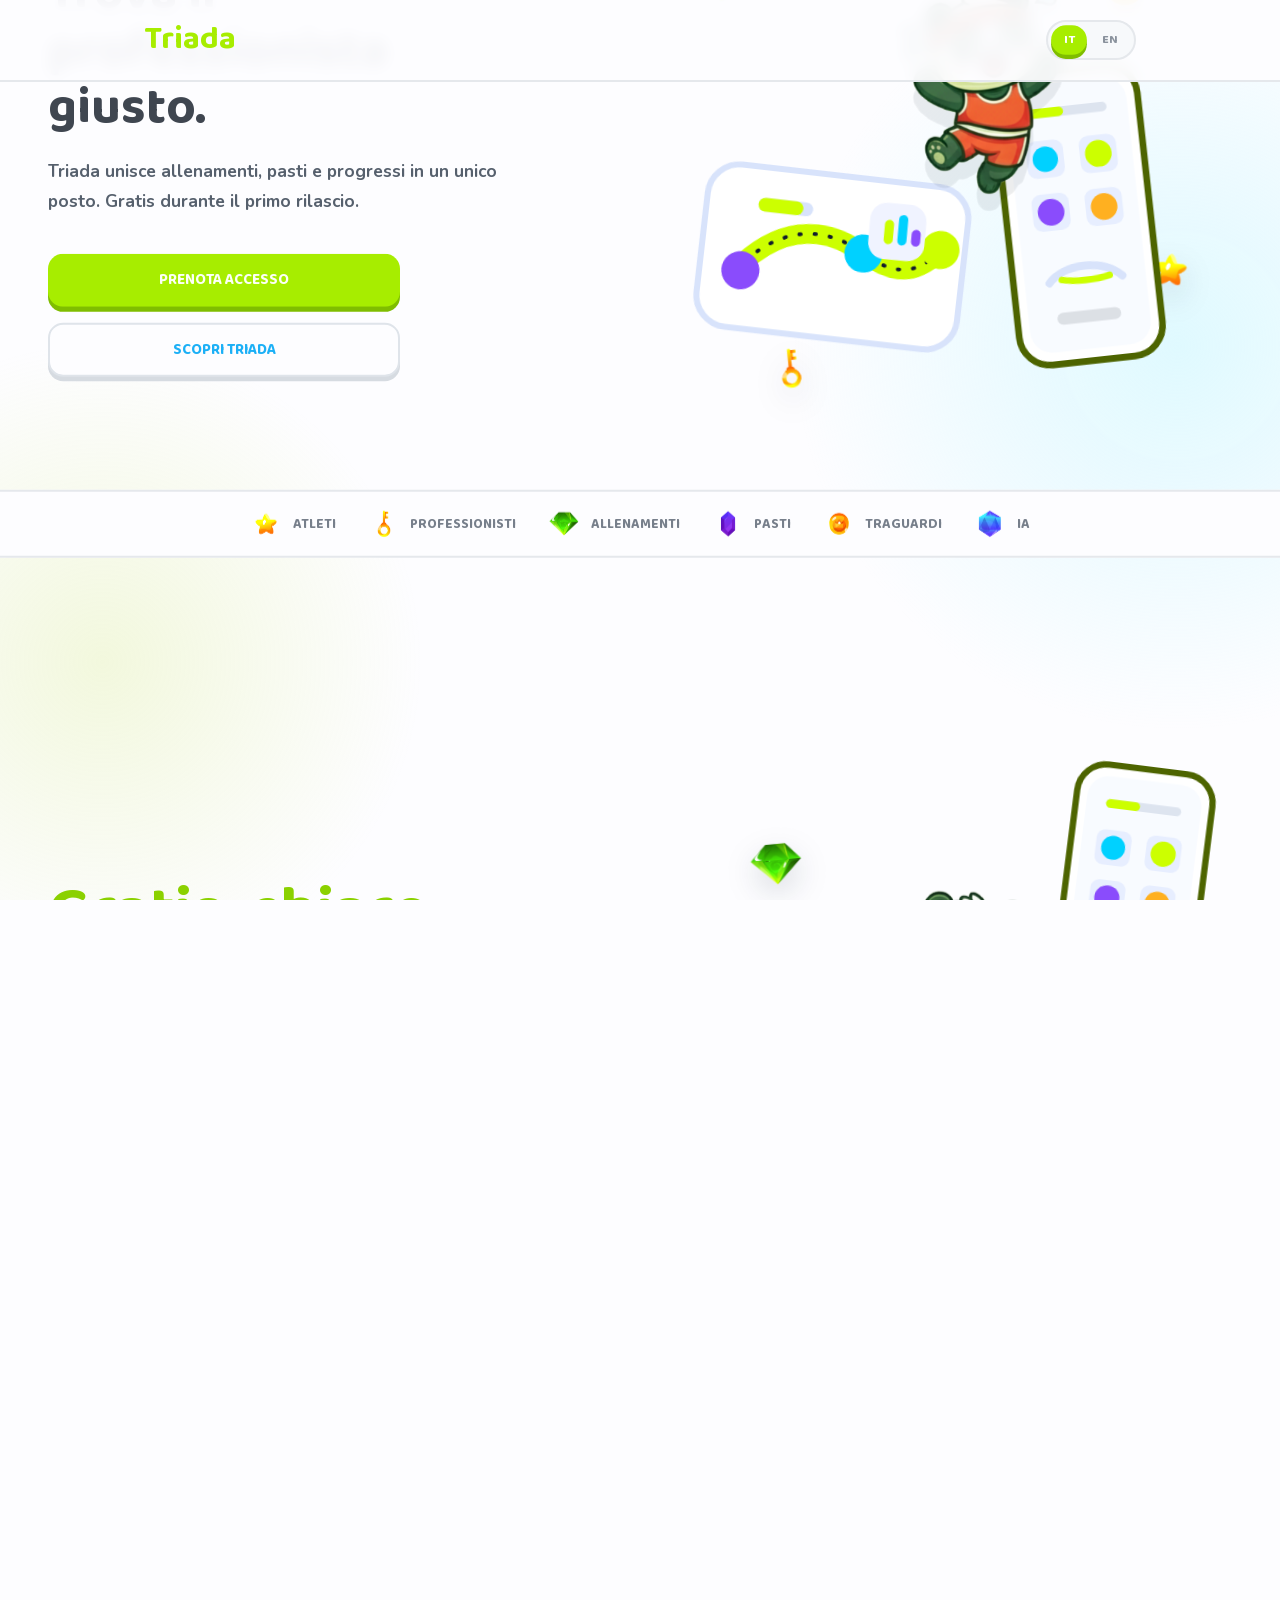
==== index.html @ 0b787a48 "first commit" ====
<!DOCTYPE html><html  lang="it-IT" dir="ltr"><head><meta charset="utf-8"><meta name="viewport" content="width=device-width, initial-scale=1"><title>Triada, allenati e trova professionisti gratis · Triada</title><style id="nuxt-ui-colors">@layer theme{:root,:host{--ui-color-primary-50:var(--color-green-50,oklch(98.2% .018 155.826));--ui-color-primary-100:var(--color-green-100,oklch(96.2% .044 156.743));--ui-color-primary-200:var(--color-green-200,oklch(92.5% .084 155.995));--ui-color-primary-300:var(--color-green-300,oklch(87.1% .15 154.449));--ui-color-primary-400:var(--color-green-400,oklch(79.2% .209 151.711));--ui-color-primary-500:var(--color-green-500,oklch(72.3% .219 149.579));--ui-color-primary-600:var(--color-green-600,oklch(62.7% .194 149.214));--ui-color-primary-700:var(--color-green-700,oklch(52.7% .154 150.069));--ui-color-primary-800:var(--color-green-800,oklch(44.8% .119 151.328));--ui-color-primary-900:var(--color-green-900,oklch(39.3% .095 152.535));--ui-color-primary-950:var(--color-green-950,oklch(26.6% .065 152.934));--ui-color-secondary-50:var(--color-blue-50,oklch(97% .014 254.604));--ui-color-secondary-100:var(--color-blue-100,oklch(93.2% .032 255.585));--ui-color-secondary-200:var(--color-blue-200,oklch(88.2% .059 254.128));--ui-color-secondary-300:var(--color-blue-300,oklch(80.9% .105 251.813));--ui-color-secondary-400:var(--color-blue-400,oklch(70.7% .165 254.624));--ui-color-secondary-500:var(--color-blue-500,oklch(62.3% .214 259.815));--ui-color-secondary-600:var(--color-blue-600,oklch(54.6% .245 262.881));--ui-color-secondary-700:var(--color-blue-700,oklch(48.8% .243 264.376));--ui-color-secondary-800:var(--color-blue-800,oklch(42.4% .199 265.638));--ui-color-secondary-900:var(--color-blue-900,oklch(37.9% .146 265.522));--ui-color-secondary-950:var(--color-blue-950,oklch(28.2% .091 267.935));--ui-color-success-50:var(--color-green-50,oklch(98.2% .018 155.826));--ui-color-success-100:var(--color-green-100,oklch(96.2% .044 156.743));--ui-color-success-200:var(--color-green-200,oklch(92.5% .084 155.995));--ui-color-success-300:var(--color-green-300,oklch(87.1% .15 154.449));--ui-color-success-400:var(--color-green-400,oklch(79.2% .209 151.711));--ui-color-success-500:var(--color-green-500,oklch(72.3% .219 149.579));--ui-color-success-600:var(--color-green-600,oklch(62.7% .194 149.214));--ui-color-success-700:var(--color-green-700,oklch(52.7% .154 150.069));--ui-color-success-800:var(--color-green-800,oklch(44.8% .119 151.328));--ui-color-success-900:var(--color-green-900,oklch(39.3% .095 152.535));--ui-color-success-950:var(--color-green-950,oklch(26.6% .065 152.934));--ui-color-info-50:var(--color-blue-50,oklch(97% .014 254.604));--ui-color-info-100:var(--color-blue-100,oklch(93.2% .032 255.585));--ui-color-info-200:var(--color-blue-200,oklch(88.2% .059 254.128));--ui-color-info-300:var(--color-blue-300,oklch(80.9% .105 251.813));--ui-color-info-400:var(--color-blue-400,oklch(70.7% .165 254.624));--ui-color-info-500:var(--color-blue-500,oklch(62.3% .214 259.815));--ui-color-info-600:var(--color-blue-600,oklch(54.6% .245 262.881));--ui-color-info-700:var(--color-blue-700,oklch(48.8% .243 264.376));--ui-color-info-800:var(--color-blue-800,oklch(42.4% .199 265.638));--ui-color-info-900:var(--color-blue-900,oklch(37.9% .146 265.522));--ui-color-info-950:var(--color-blue-950,oklch(28.2% .091 267.935));--ui-color-warning-50:var(--color-yellow-50,oklch(98.7% .026 102.212));--ui-color-warning-100:var(--color-yellow-100,oklch(97.3% .071 103.193));--ui-color-warning-200:var(--color-yellow-200,oklch(94.5% .129 101.54));--ui-color-warning-300:var(--color-yellow-300,oklch(90.5% .182 98.111));--ui-color-warning-400:var(--color-yellow-400,oklch(85.2% .199 91.936));--ui-color-warning-500:var(--color-yellow-500,oklch(79.5% .184 86.047));--ui-color-warning-600:var(--color-yellow-600,oklch(68.1% .162 75.834));--ui-color-warning-700:var(--color-yellow-700,oklch(55.4% .135 66.442));--ui-color-warning-800:var(--color-yellow-800,oklch(47.6% .114 61.907));--ui-color-warning-900:var(--color-yellow-900,oklch(42.1% .095 57.708));--ui-color-warning-950:var(--color-yellow-950,oklch(28.6% .066 53.813));--ui-color-error-50:var(--color-red-50,oklch(97.1% .013 17.38));--ui-color-error-100:var(--color-red-100,oklch(93.6% .032 17.717));--ui-color-error-200:var(--color-red-200,oklch(88.5% .062 18.334));--ui-color-error-300:var(--color-red-300,oklch(80.8% .114 19.571));--ui-color-error-400:var(--color-red-400,oklch(70.4% .191 22.216));--ui-color-error-500:var(--color-red-500,oklch(63.7% .237 25.331));--ui-color-error-600:var(--color-red-600,oklch(57.7% .245 27.325));--ui-color-error-700:var(--color-red-700,oklch(50.5% .213 27.518));--ui-color-error-800:var(--color-red-800,oklch(44.4% .177 26.899));--ui-color-error-900:var(--color-red-900,oklch(39.6% .141 25.723));--ui-color-error-950:var(--color-red-950,oklch(25.8% .092 26.042));--ui-color-neutral-50:var(--color-slate-50,oklch(98.4% .003 247.858));--ui-color-neutral-100:var(--color-slate-100,oklch(96.8% .007 247.896));--ui-color-neutral-200:var(--color-slate-200,oklch(92.9% .013 255.508));--ui-color-neutral-300:var(--color-slate-300,oklch(86.9% .022 252.894));--ui-color-neutral-400:var(--color-slate-400,oklch(70.4% .04 256.788));--ui-color-neutral-500:var(--color-slate-500,oklch(55.4% .046 257.417));--ui-color-neutral-600:var(--color-slate-600,oklch(44.6% .043 257.281));--ui-color-neutral-700:var(--color-slate-700,oklch(37.2% .044 257.287));--ui-color-neutral-800:var(--color-slate-800,oklch(27.9% .041 260.031));--ui-color-neutral-900:var(--color-slate-900,oklch(20.8% .042 265.755));--ui-color-neutral-950:var(--color-slate-950,oklch(12.9% .042 264.695))}:root,:host,.light{--ui-primary:var(--ui-color-primary-500);--ui-secondary:var(--ui-color-secondary-500);--ui-success:var(--ui-color-success-500);--ui-info:var(--ui-color-info-500);--ui-warning:var(--ui-color-warning-500);--ui-error:var(--ui-color-error-500)}.dark{--ui-primary:var(--ui-color-primary-400);--ui-secondary:var(--ui-color-secondary-400);--ui-success:var(--ui-color-success-400);--ui-info:var(--ui-color-info-400);--ui-warning:var(--ui-color-warning-400);--ui-error:var(--ui-color-error-400)}}</style><style>.footer-cta[data-v-a6ea1404]{background:#fdfdff;isolation:isolate;min-height:48rem;overflow:hidden;position:relative;text-align:center}.footer-wave[data-v-a6ea1404]{background:var(--triada-green);border-radius:52% 48% 0 0/35% 35% 0 0;height:min(43vw,27rem);inset:auto -8vw 0;position:absolute;transform-origin:center bottom;z-index:-1}.footer-wave[data-v-a6ea1404]:before{background:#fdfdff;border-radius:0 0 999px 999px;content:"";height:16rem;left:35%;position:absolute;top:-9rem;width:30%}.footer-title[data-v-a6ea1404]{color:var(--triada-heading-lime);font-family:var(--font-display);font-size:clamp(3rem,6vw,5.8rem);font-weight:900;line-height:1.06}@media(max-width:860px){.footer-cta[data-v-a6ea1404]{min-height:43rem}.footer-cta .duo-button[data-v-a6ea1404]{min-width:min(18rem,100%)}.footer-title[data-v-a6ea1404]{font-size:clamp(2.55rem,12vw,4rem)}}</style><link rel="stylesheet" href="/_nuxt/entry.bxhVQOJK.css" crossorigin><link rel="preload" as="fetch" crossorigin="anonymous" href="/_payload.json?a54d8f10-064b-428a-b7f4-294995855d5c"><link rel="modulepreload" as="script" crossorigin href="/_nuxt/CU9SzSGp.js"><script type="module" src="/_nuxt/CU9SzSGp.js" crossorigin></script><link rel="icon" type="image/x-icon" href="/favicon.ico"><link rel="shortcut icon" type="image/x-icon" href="/favicon.ico"><link rel="apple-touch-icon" href="/images/athlete_transparent.png"><meta name="theme-color" content="#a7ed00"><meta name="application-name" content="Triada"><meta name="apple-mobile-web-app-title" content="Triada"><meta name="author" content="Triada"><meta name="color-scheme" content="light"><meta name="robots" content="index, follow, max-image-preview:large, max-snippet:-1, max-video-preview:-1"><meta property="og:type" content="website"><meta property="og:site_name" content="Triada"><meta property="og:image" content="https://triada.app/images/athlete_transparent.png"><meta name="twitter:card" content="summary_large_image"><meta name="twitter:image" content="https://triada.app/images/athlete_transparent.png"><meta property="og:title" content="Triada, allenati e trova professionisti gratis"><meta name="twitter:title" content="Triada, allenati e trova professionisti gratis"><meta name="description" content="Triada collega atleti, coach, nutrizionisti e professionisti con strumenti semplici per allenamenti, pasti, progressi e collaborazione."><meta property="og:description" content="Triada collega atleti, coach, nutrizionisti e professionisti con strumenti semplici per allenamenti, pasti, progressi e collaborazione."><meta name="twitter:description" content="Triada collega atleti, coach, nutrizionisti e professionisti con strumenti semplici per allenamenti, pasti, progressi e collaborazione."><meta name="keywords" content="Triada, app allenamento, trova coach online, nutrizionista sportivo, personal trainer, schede allenamento, dieta sportiva, progressi fitness, piattaforma atleti, professionisti sport"><meta property="og:locale" content="it_IT"><link rel="canonical" href="https://triada.app/"><meta property="og:url" content="https://triada.app/"><script id="unhead:payload" type="application/json">{"titleTemplate":"%s · Triada"}</script><script>"use strict";(()=>{const t=window,e=document.documentElement,c=["dark","light"],n=getStorageValue("localStorage","nuxt-color-mode")||"light";let i=n==="system"?u():n;const r=e.getAttribute("data-color-mode-forced");r&&(i=r),l(i),t["__NUXT_COLOR_MODE__"]={preference:n,value:i,getColorScheme:u,addColorScheme:l,removeColorScheme:d};function l(o){const s=""+o+"",a="";e.classList?e.classList.add(s):e.className+=" "+s,a&&e.setAttribute("data-"+a,o)}function d(o){const s=""+o+"",a="";e.classList?e.classList.remove(s):e.className=e.className.replace(new RegExp(s,"g"),""),a&&e.removeAttribute("data-"+a)}function f(o){return t.matchMedia("(prefers-color-scheme"+o+")")}function u(){if(t.matchMedia&&f("").media!=="not all"){for(const o of c)if(f(":"+o).matches)return o}return"light"}})();function getStorageValue(t,e){switch(t){case"localStorage":return window.localStorage.getItem(e);case"sessionStorage":return window.sessionStorage.getItem(e);case"cookie":return getCookie(e);default:return null}}function getCookie(t){const c=("; "+window.document.cookie).split("; "+t+"=");if(c.length===2)return c.pop()?.split(";").shift()}</script></head><body><div id="__nuxt" class="isolate"><!--[--><!--[--><!--[--><!--[--><!--[--><div id="smooth-wrapper"><header data-site-header class="fixed inset-x-0 top-0 z-50 border-b-2 border-[#e5e8ec] bg-[#fdfdff]/95 backdrop-blur"><div class="duo-container flex h-20 items-center justify-between gap-4"><a href="#top" class="flex items-center gap-3" aria-label="Triada home"><span class="font-display text-[2rem] font-black leading-none text-[var(--triada-green)]">Triada</span></a><div class="flex items-center gap-3"><div class="hidden items-center gap-1 rounded-full border-2 border-[#e5e8ec] bg-[#f7f9fb] p-1 sm:flex" aria-label="Lingua sito" role="group"><!--[--><button type="button" aria-pressed="true" class="bg-[var(--triada-green)] text-white shadow-[0_4px_0_var(--triada-green-dark)] scale-105 rounded-full px-3 py-1.5 font-display text-xs font-black uppercase transition-all duration-300 ease-out">it</button><button type="button" aria-pressed="false" class="text-[#8a929d] hover:text-[#111c2d] hover:bg-white/50 active:scale-95 rounded-full px-3 py-1.5 font-display text-xs font-black uppercase transition-all duration-300 ease-out">en</button><!--]--></div><a href="https://docs.google.com/forms/d/e/1FAIpQLSe4wfysXglRvKfpsG8M5rA2Ft_gFauYuPVgkUZ2_eV339xflA/viewform?usp=publish-editor" target="_blank" rel="noopener" class="duo-button duo-button-primary nav-cta hidden xl:inline-flex">Prenota accesso</a></div></div></header><div id="smooth-content" class="triada-page"><main id="top"><section class="hero-stage"><div class="duo-container-wide grid items-center gap-10 lg:grid-cols-[1fr_1.05fr]"><div class="hero-copy max-w-[31rem] lg:justify-self-start"><h1 class="font-display text-[clamp(2.1rem,4vw,3.5rem)] font-black leading-[1.12] text-[#3f4650]" data-reveal>Allenati meglio. Trova il professionista giusto.</h1><p class="hero-body mt-5" data-reveal>Triada unisce allenamenti, pasti e progressi in un unico posto. Gratis durante il primo rilascio.</p><div class="mt-9 grid max-w-[22rem] gap-4" data-reveal><a href="https://docs.google.com/forms/d/e/1FAIpQLSe4wfysXglRvKfpsG8M5rA2Ft_gFauYuPVgkUZ2_eV339xflA/viewform?usp=publish-editor" target="_blank" rel="noopener" class="duo-button duo-button-primary">Prenota accesso</a><a href="#story" class="duo-button duo-button-secondary">Scopri Triada</a></div></div><div class="hero-art order-first lg:order-last" data-reveal><img src="/images/triada-panel.svg" alt="" class="hero-panel" data-float><img src="/images/triada-phone.svg" alt="" class="hero-phone" data-float><img src="/images/athlete_transparent.png" alt="" class="hero-panda" data-character><img src="/images/icon_gems/gem_1.png" alt="" class="float-asset absolute left-[10%] top-[18%] w-14" data-float><img src="/images/icon_gems/coin.png" alt="" class="float-asset absolute right-[15%] top-[12%] w-16" data-float><img src="/images/icon_gems/star.png" alt="" class="float-asset absolute bottom-[19%] right-[5%] w-12" data-float><img src="/images/icon_gems/key.png" alt="" class="float-asset absolute bottom-[6%] left-[22%] w-12" data-float></div></div><div class="audience-strip mt-12 lg:mt-16 w-full"><div class="duo-container"><div class="strip-scroll flex items-center justify-center w-full" aria-label="Triada categories"><!--[--><span class="strip-item"><img src="/images/icon_gems/star.png" alt="" class="size-8 object-contain"> Atleti</span><span class="strip-item"><img src="/images/icon_gems/key.png" alt="" class="size-8 object-contain"> Professionisti</span><span class="strip-item"><img src="/images/icon_gems/gem_1.png" alt="" class="size-8 object-contain"> Allenamenti</span><span class="strip-item"><img src="/images/icon_gems/gem_2.png" alt="" class="size-8 object-contain"> Pasti</span><span class="strip-item"><img src="/images/icon_gems/coin.png" alt="" class="size-8 object-contain"> Traguardi</span><span class="strip-item"><img src="/images/icon_gems/gem_4.png" alt="" class="size-8 object-contain"> IA</span><span class="strip-item"><img src="/images/icon_gems/star.png" alt="" class="size-8 object-contain"> Atleti</span><span class="strip-item"><img src="/images/icon_gems/key.png" alt="" class="size-8 object-contain"> Professionisti</span><span class="strip-item"><img src="/images/icon_gems/gem_1.png" alt="" class="size-8 object-contain"> Allenamenti</span><span class="strip-item"><img src="/images/icon_gems/gem_2.png" alt="" class="size-8 object-contain"> Pasti</span><span class="strip-item"><img src="/images/icon_gems/coin.png" alt="" class="size-8 object-contain"> Traguardi</span><span class="strip-item"><img src="/images/icon_gems/gem_4.png" alt="" class="size-8 object-contain"> IA</span><!--]--></div></div></div></section><!--[--><section id="story" class="story-section" data-section><div class="duo-container-wide story-grid"><div class="story-copy" data-scroll-reveal><h2 class="story-title">Gratis. chiaro. immediato.</h2><p class="story-body">Tieni traccia di allenamenti e pasti in pochi tocchi, senza trasformare ogni aggiornamento in un lavoro.</p></div><div class="story-art" data-scroll-reveal><img src="/images/triada-phone.svg" alt="" class="right-0 top-2 w-[42%] rotate-[8deg] story-prop" data-float><img src="/images/personal_transparent.png" alt="" class="story-asset-main"><img src="/images/icon_gems/gem_1.png" alt="" class="float-asset absolute left-[12%] top-[14%] w-14" data-float><img src="/images/icon_gems/coin.png" alt="" class="float-asset absolute bottom-[12%] right-[13%] w-14" data-float></div></div></section><section class="story-section" data-section><div class="reverse duo-container-wide story-grid"><div class="lg:order-2 story-copy" data-scroll-reveal><h2 class="story-title">Da atleti per atleti!</h2><p class="story-body">Siamo atleti e professionisti: progettiamo Triada per lasciarti concentrare su salute, costanza e risultati reali.</p></div><div class="lg:order-1 story-art" data-scroll-reveal><img src="/images/triada-panel.svg" alt="" class="left-0 top-4 w-[62%] -rotate-[10deg] story-prop" data-float><img src="/images/athlete_transparent.png" alt="" class="story-asset-main"><img src="/images/icon_gems/coin.png" alt="" class="float-asset absolute left-[12%] top-[14%] w-14" data-float><img src="/images/icon_gems/coin.png" alt="" class="float-asset absolute bottom-[12%] right-[13%] w-14" data-float></div></div></section><section class="story-section blue-band" data-section><div class="duo-container-wide story-grid"><div class="story-copy" data-scroll-reveal><h2 class="story-title">Mostra i progressi che contano.</h2><p class="story-body">Raccogli risultati, note e momenti chiave in un flusso semplice da condividere con chi ti segue.</p></div><div class="story-art" data-scroll-reveal><img src="/images/triada-panel.svg" alt="" class="right-0 top-8 w-[64%] rotate-[7deg] story-prop" data-float><img src="/images/personal_transparent.png" alt="" class="story-asset-main"><img src="/images/icon_gems/star.png" alt="" class="float-asset absolute left-[12%] top-[14%] w-14" data-float><img src="/images/icon_gems/coin.png" alt="" class="float-asset absolute bottom-[12%] right-[13%] w-14" data-float></div></div></section><section class="story-section" data-section><div class="reverse duo-container-wide story-grid"><div class="lg:order-2 story-copy" data-scroll-reveal><h2 class="story-title">Non devi sentirti solo.</h2><p class="story-body">Cerca un professionista o porta il tuo team con te nella prima piattaforma che vi mette davvero in contatto.</p></div><div class="lg:order-1 story-art" data-scroll-reveal><img src="/images/triada-phone.svg" alt="" class="left-2 top-0 w-[38%] -rotate-[8deg] story-prop" data-float><img src="/images/doctor_transparent.png" alt="" class="story-asset-main"><img src="/images/icon_gems/key.png" alt="" class="float-asset absolute left-[12%] top-[14%] w-14" data-float><img src="/images/icon_gems/coin.png" alt="" class="float-asset absolute bottom-[12%] right-[13%] w-14" data-float></div></div></section><!--]--><section class="super-band py-[clamp(9rem,16vw,15rem)]" data-section><div class="duo-container-wide super-grid"><div class="super-art" data-scroll-reveal><img src="/images/personal_transparent.png" alt="" class="super-character" data-character><img src="/images/triada-phone.svg" alt="" class="super-device" data-float><img src="/images/icon_gems/gem_4.png" alt="" class="float-asset super-gem-one" data-float><img src="/images/icon_gems/key.png" alt="" class="float-asset super-gem-two" data-float></div><div class="super-copy" data-scroll-reveal><p class="super-eyebrow">Segui con noi</p><h2 class="super-title mt-3">SUPER TRIADA</h2><p class="mt-8 max-w-[34rem] text-lg font-bold leading-8 text-white/82">Per coach, nutrizionisti e professionisti: meno strumenti sparsi, piu tempo per seguire davvero atleti e clienti.</p><a href="https://docs.google.com/forms/d/e/1FAIpQLSe4wfysXglRvKfpsG8M5rA2Ft_gFauYuPVgkUZ2_eV339xflA/viewform?usp=publish-editor" target="_blank" rel="noopener" class="duo-button duo-button-primary mt-9">Prenota accesso</a></div></div></section><!--[--><section class="story-section" data-section><div class="reverse duo-container-wide story-grid"><div class="lg:order-2 story-copy" data-scroll-reveal><h2 class="story-title">Prova senza pressione.</h2><p class="story-body">Entra nel primo rilascio, esplora la suite professionale e valuta Triada sul tuo lavoro reale.</p></div><div class="lg:order-1 story-art" data-scroll-reveal><img src="/images/icon_gems/chest_1.png" alt="" class="left-[8%] top-[7%] w-[38%] -rotate-[9deg] story-prop" data-float><img src="/images/doctor_transparent.png" alt="" class="story-asset-main"><img src="/images/icon_gems/gem_3.png" alt="" class="float-asset absolute left-[12%] top-[14%] w-14" data-float><img src="/images/icon_gems/coin.png" alt="" class="float-asset absolute bottom-[12%] right-[13%] w-14" data-float></div></div></section><section class="story-section blue-band" data-section><div class="duo-container-wide story-grid"><div class="story-copy" data-scroll-reveal><h2 class="story-title">Tutti gli strumenti di cui hai bisogno.</h2><p class="story-body">Schede, diete, CRM, conversazioni, abbonamenti e supporto IA nello stesso flusso operativo.</p></div><div class="story-art" data-scroll-reveal><img src="/images/triada-panel.svg" alt="" class="left-[8%] top-[7%] w-[38%] -rotate-[9deg] story-prop" data-float><img src="/images/doctor_transparent.png" alt="" class="story-asset-main"><img src="/images/icon_gems/gem_4.png" alt="" class="float-asset absolute left-[12%] top-[14%] w-14" data-float><img src="/images/icon_gems/coin.png" alt="" class="float-asset absolute bottom-[12%] right-[13%] w-14" data-float></div></div></section><section class="story-section" data-section><div class="reverse duo-container-wide story-grid"><div class="lg:order-2 story-copy" data-scroll-reveal><h2 class="story-title">Spostati senza limiti.</h2><p class="story-body">Importa ed esporta il tuo lavoro velocemente, senza perdere cio che hai costruito su altre piattaforme.</p></div><div class="lg:order-1 story-art" data-scroll-reveal><img src="/images/icon_gems/chest_4.png" alt="" class="left-[8%] top-[7%] w-[38%] -rotate-[9deg] story-prop" data-float><img src="/images/personal_transparent.png" alt="" class="story-asset-main"><img src="/images/icon_gems/coin.png" alt="" class="float-asset absolute left-[12%] top-[14%] w-14" data-float><img src="/images/icon_gems/coin.png" alt="" class="float-asset absolute bottom-[12%] right-[13%] w-14" data-float></div></div></section><!--]--><section class="footer-cta pt-[clamp(5rem,10vw,8rem)]" data-section data-v-a6ea1404><div class="duo-container relative z-10" data-scroll-reveal data-v-a6ea1404><h2 class="footer-title" data-v-a6ea1404>partecipa al primo rilascio</h2><a href="https://docs.google.com/forms/d/e/1FAIpQLSe4wfysXglRvKfpsG8M5rA2Ft_gFauYuPVgkUZ2_eV339xflA/viewform?usp=publish-editor" target="_blank" rel="noopener" class="duo-button duo-button-primary mt-10 min-w-[18rem]" data-v-a6ea1404>Prenota ora</a></div><div class="pointer-events-none absolute inset-x-0 bottom-[17rem] z-10 mx-auto h-[17rem] max-w-[56rem]" data-v-a6ea1404><img src="/images/icon_gems/chest_3.png" alt="" class="float-asset absolute left-[7%] top-[35%] w-28" data-float data-v-a6ea1404><img src="/images/icon_gems/coin.png" alt="" class="float-asset absolute left-[28%] top-[18%] w-16" data-float data-v-a6ea1404><img src="/images/triada-phone.svg" alt="" class="absolute left-1/2 top-[92%] w-36 -translate-x-1/2" data-float data-v-a6ea1404><img src="/images/icon_gems/gem_2.png" alt="" class="float-asset absolute right-[24%] top-[28%] w-14" data-float data-v-a6ea1404><img src="/images/icon_gems/star.png" alt="" class="float-asset absolute right-[9%] top-[42%] w-12" data-float data-v-a6ea1404></div><div class="footer-wave" data-v-a6ea1404></div><footer class="absolute inset-x-0 bottom-8 z-10" data-v-a6ea1404><div class="duo-container flex flex-col items-center justify-between gap-4 text-white sm:flex-row" data-v-a6ea1404><p class="font-display text-2xl font-black text-[var(--triada-heading-lime)] sm:text-white" data-v-a6ea1404>Triada</p><p class="max-w-[28rem] text-sm font-bold" data-v-a6ea1404>Allenamento, nutrizione e professionisti nello stesso ritmo.</p><p class="text-sm font-bold" data-v-a6ea1404>© 2026 Triada. Tutti i diritti riservati.</p></div></footer></section></main></div></div><!--]--><!--]--><!--[--><!--]--><!--v-if--><!--]--><!--[--><!--]--><!--]--><!--]--></div><div id="teleports"></div><script>window.__NUXT__={};window.__NUXT__.config={public:{vgsap:{},"nuxt-seo-utils-version":"8.1.11","seo-utils":{canonicalQueryWhitelist:["page","sort","filter","search","q","category","tag"],canonicalLowercase:true,tagPriority:"low",separator:"",titleSeparator:""},i18n:{baseUrl:"",defaultLocale:"it",rootRedirect:"",redirectStatusCode:302,skipSettingLocaleOnNavigate:false,locales:[{code:"it",name:"Italiano",language:"it-IT"},{code:"en",name:"English",language:"en-US"}],detectBrowserLanguage:{alwaysRedirect:false,cookieCrossOrigin:false,cookieDomain:"",cookieKey:"triada_locale",cookieSecure:false,fallbackLocale:"it",redirectOn:"root",useCookie:true},experimental:{localeDetector:"",typedPages:true,typedOptionsAndMessages:false,alternateLinkCanonicalQueries:true,devCache:false,cacheLifetime:"",stripMessagesPayload:false,preload:false,strictSeo:false,nitroContextDetection:true,httpCacheDuration:10,compactRoutes:false},domainLocales:{it:{domain:""},en:{domain:""}}},"nuxt-robots":{version:"6.0.8",isNuxtContentV2:false,debug:false,credits:true,groups:[{comment:[],disallow:[""],allow:["/","/en/"],userAgent:["*"],contentUsage:[],contentSignal:[],_indexable:true,_rules:[{pattern:"/",allow:true},{pattern:"/en/",allow:true}],_normalized:true}],sitemap:["/sitemap_index.xml","/sitemap_index.xml"],header:true,robotsEnabledValue:"index, follow, max-image-preview:large, max-snippet:-1, max-video-preview:-1",robotsDisabledValue:"noindex, nofollow",cacheControl:"max-age=14400, must-revalidate",botDetection:true,pageMetaRobots:{}},"nuxt-og-image":{defaults:{emojis:"noto",extension:"png",width:1200,height:600,cacheMaxAgeSeconds:259200},hasServerRuntime:true}},app:{baseURL:"/",buildId:"a54d8f10-064b-428a-b7f4-294995855d5c",buildAssetsDir:"/_nuxt/",cdnURL:""}}</script><script type="application/ld+json" data-nuxt-schema-org="true" data-hid="schema-org-graph">{"@context":"https://schema.org","@graph":[{"@id":"https://triada.app/index#website","@type":"WebSite","description":"Triada connects athletes, coaches, nutritionists and professionals with simple tools for training, meals, progress tracking and collaboration.","inLanguage":"it-IT","name":"Triada","url":"https://triada.app/index","publisher":{"@id":"https://triada.app/#identity"},"workTranslation":[{"@id":"https://triada.app/index#website"},{"@id":"https://triada.app/index#website"}]},{"@id":"https://triada.app/#webpage","@type":"WebPage","description":"Triada collega atleti, coach, nutrizionisti e professionisti con strumenti semplici per allenamenti, pasti, progressi e collaborazione.","name":"Triada, allenati e trova professionisti gratis","url":"https://triada.app/","about":{"@id":"https://triada.app/#identity"},"isPartOf":{"@id":"https://triada.app/index#website"},"potentialAction":[{"@type":"ReadAction","target":["https://triada.app/"]}],"primaryImageOfPage":{"@id":"https://triada.app/#logo"}},{"@id":"https://triada.app/#identity","@type":"Organization","description":"Triada connects athletes, coaches, nutritionists and professionals with simple tools for training, meals, progress tracking and collaboration.","name":"Triada","url":"https://triada.app","image":{"@id":"https://triada.app/#/schema/image/1"}},{"@id":"https://triada.app/#/schema/image/1","@type":"ImageObject","contentUrl":"https://triada.app/images/athlete_transparent.png","inLanguage":"it-IT","url":"https://triada.app/images/athlete_transparent.png"},{"@id":"https://triada.app/#logo","@type":"ImageObject","caption":"Triada","contentUrl":"https://triada.app/favicon.ico","inLanguage":"it-IT","url":"https://triada.app/favicon.ico"},{"@id":"https://triada.app/#organization","@type":"Organization","logo":"https://triada.app/favicon.ico","name":"Triada","url":"https://triada.app"}]}</script><script type="application/json" data-nuxt-data="nuxt-app" data-ssr="true" id="__NUXT_DATA__" data-src="/_payload.json?a54d8f10-064b-428a-b7f4-294995855d5c">[{"state":1,"once":25,"_errors":26,"serverRendered":5,"path":28,"prerenderedAt":29},["Reactive",2],{"$scolor-mode":3,"$si18n:cached-locale-configs":7,"$si18n:resolved-locale":12,"$snuxt-seo-utils:routeRules":13,"$stoasts":14,"$ssite-config":15},{"preference":4,"value":4,"unknown":5,"forced":6},"light",true,false,{"it":8,"en":10},{"fallbacks":9,"cacheable":5},[],{"fallbacks":11,"cacheable":5},[],"",{"head":-1,"seoMeta":-1},[],{"_priority":16,"currentLocale":20,"defaultLocale":20,"description":21,"env":22,"name":23,"url":24},{"env":17,"url":18,"name":18,"description":18,"defaultLocale":19,"currentLocale":19},-15,-3,-2,"it-IT","Triada connects athletes, coaches, nutritionists and professionals with simple tools for training, meals, progress tracking and collaboration.","production","Triada","https://triada.app",["Set"],["ShallowReactive",27],{},"/",1778938302417]</script></body></html>
---- _nuxt/entry.bxhVQOJK.css ----
@layer properties{@supports ((-webkit-hyphens:none) and (not (margin-trim:inline))) or ((-moz-orient:inline) and (not (color:rgb(from red r g b)))){*,::backdrop,:after,:before{--tw-border-spacing-x:0;--tw-border-spacing-y:0;--tw-translate-x:0;--tw-translate-y:0;--tw-translate-z:0;--tw-scale-x:1;--tw-scale-y:1;--tw-scale-z:1;--tw-rotate-x:initial;--tw-rotate-y:initial;--tw-rotate-z:initial;--tw-skew-x:initial;--tw-skew-y:initial;--tw-space-y-reverse:0;--tw-space-x-reverse:0;--tw-divide-y-reverse:0;--tw-border-style:solid;--tw-gradient-position:initial;--tw-gradient-from:#0000;--tw-gradient-via:#0000;--tw-gradient-to:#0000;--tw-gradient-stops:initial;--tw-gradient-via-stops:initial;--tw-gradient-from-position:0%;--tw-gradient-via-position:50%;--tw-gradient-to-position:100%;--tw-leading:initial;--tw-font-weight:initial;--tw-tracking:initial;--tw-shadow:0 0 #0000;--tw-shadow-color:initial;--tw-shadow-alpha:100%;--tw-inset-shadow:0 0 #0000;--tw-inset-shadow-color:initial;--tw-inset-shadow-alpha:100%;--tw-ring-color:initial;--tw-ring-shadow:0 0 #0000;--tw-inset-ring-color:initial;--tw-inset-ring-shadow:0 0 #0000;--tw-ring-inset:initial;--tw-ring-offset-width:0px;--tw-ring-offset-color:#fff;--tw-ring-offset-shadow:0 0 #0000;--tw-outline-style:solid;--tw-blur:initial;--tw-brightness:initial;--tw-contrast:initial;--tw-grayscale:initial;--tw-hue-rotate:initial;--tw-invert:initial;--tw-opacity:initial;--tw-saturate:initial;--tw-sepia:initial;--tw-drop-shadow:initial;--tw-drop-shadow-color:initial;--tw-drop-shadow-alpha:100%;--tw-drop-shadow-size:initial;--tw-backdrop-blur:initial;--tw-backdrop-brightness:initial;--tw-backdrop-contrast:initial;--tw-backdrop-grayscale:initial;--tw-backdrop-hue-rotate:initial;--tw-backdrop-invert:initial;--tw-backdrop-opacity:initial;--tw-backdrop-saturate:initial;--tw-backdrop-sepia:initial;--tw-duration:initial;--tw-ease:initial;--tw-content:"";--tw-divide-x-reverse:0}}}@layer theme{:host,:root{--font-sans:"Nunito", "Nunito Fallback: BlinkMacSystemFont", "Nunito Fallback: Segoe UI", "Nunito Fallback: Helvetica Neue", "Nunito Fallback: Arial", "Nunito Fallback: Noto Sans",ui-sans-serif,system-ui,sans-serif;--font-mono:ui-monospace,SFMono-Regular,Menlo,Monaco,Consolas,"Liberation Mono","Courier New",monospace;--color-white:#fff;--spacing:.25rem;--container-xs:20rem;--container-sm:24rem;--container-md:28rem;--container-lg:32rem;--container-2xl:42rem;--container-3xl:48rem;--text-xs:.75rem;--text-xs--line-height:1.33333;--text-sm:.875rem;--text-sm--line-height:1.42857;--text-base:1rem;--text-base--line-height:1.5;--text-lg:1.125rem;--text-lg--line-height:1.55556;--text-xl:1.25rem;--text-xl--line-height:1.4;--text-2xl:1.5rem;--text-2xl--line-height:1.33333;--text-3xl:1.875rem;--text-3xl--line-height:1.2;--text-4xl:2.25rem;--text-4xl--line-height:1.11111;--text-5xl:3rem;--text-5xl--line-height:1;--text-7xl:4.5rem;--text-7xl--line-height:1;--font-weight-normal:400;--font-weight-medium:500;--font-weight-semibold:600;--font-weight-bold:700;--font-weight-black:900;--tracking-tight:-.025em;--ease-out:cubic-bezier(0,0,.2,1);--animate-spin:spin 1s linear infinite;--animate-pulse:pulse 2s cubic-bezier(.4,0,.6,1) infinite;--default-transition-duration:.15s;--default-transition-timing-function:cubic-bezier(.4,0,.2,1);--default-font-family:var(--font-sans);--default-mono-font-family:var(--font-mono);--color-old-neutral-50:oklch(98.5% 0 0);--color-old-neutral-100:oklch(97% 0 0);--color-old-neutral-200:oklch(92.2% 0 0);--color-old-neutral-300:oklch(87% 0 0);--color-old-neutral-400:oklch(70.8% 0 0);--color-old-neutral-500:oklch(55.6% 0 0);--color-old-neutral-600:oklch(43.9% 0 0);--color-old-neutral-700:oklch(37.1% 0 0);--color-old-neutral-800:oklch(26.9% 0 0);--color-old-neutral-900:oklch(20.5% 0 0);--color-old-neutral-950:oklch(14.5% 0 0);--font-display:"Baloo 2", "Baloo 2 Fallback: BlinkMacSystemFont", "Baloo 2 Fallback: Segoe UI", "Baloo 2 Fallback: Helvetica Neue", "Baloo 2 Fallback: Arial", "Baloo 2 Fallback: Noto Sans","Nunito",ui-sans-serif,system-ui,sans-serif;--color-triada-lime-50:oklch(98.5% .045 122);--color-triada-lime-100:oklch(96% .085 122);--color-triada-lime-200:oklch(92.5% .15 122);--color-triada-lime-300:oklch(89% .22 122);--color-triada-lime-400:oklch(86% .265 122);--color-triada-lime-500:oklch(83% .29 122);--color-triada-lime-600:oklch(72% .24 124);--color-triada-lime-700:oklch(58% .18 126);--color-triada-lime-800:oklch(44% .12 128);--color-triada-lime-900:oklch(31% .07 130);--color-triada-lime-950:oklch(22% .045 132);--color-triada-purple-50:oklch(97.5% .025 300);--color-triada-purple-100:oklch(93.5% .055 300);--color-triada-purple-200:oklch(86.5% .1 300);--color-triada-purple-300:oklch(77% .15 300);--color-triada-purple-400:oklch(66.5% .205 300);--color-triada-purple-500:oklch(57.5% .245 300);--color-triada-purple-600:oklch(50% .235 300);--color-triada-purple-700:oklch(42% .205 300);--color-triada-purple-800:oklch(35% .16 300);--color-triada-purple-900:oklch(28% .105 300);--color-triada-purple-950:oklch(20% .07 300);--color-triada-azure-50:oklch(98% .025 220);--color-triada-azure-100:oklch(94% .055 220);--color-triada-azure-200:oklch(88.5% .09 220);--color-triada-azure-300:oklch(82% .125 220);--color-triada-azure-400:oklch(75% .15 220);--color-triada-azure-500:oklch(68% .17 220);--color-triada-azure-600:oklch(58% .15 222);--color-triada-azure-700:oklch(47% .12 224);--color-triada-azure-800:oklch(37% .09 226);--color-triada-azure-900:oklch(29% .065 228);--color-triada-azure-950:oklch(21% .045 230);--color-triada-ink-50:oklch(98.5% .006 250);--color-triada-ink-100:oklch(95.5% .012 250);--color-triada-ink-200:oklch(90% .018 250);--color-triada-ink-300:oklch(82% .026 250);--color-triada-ink-400:oklch(68% .032 250);--color-triada-ink-500:oklch(55% .036 250);--color-triada-ink-600:oklch(45% .036 250);--color-triada-ink-700:oklch(35% .034 250);--color-triada-ink-800:oklch(26% .031 250);--color-triada-ink-900:oklch(19% .027 250);--color-triada-ink-950:oklch(13% .023 250)}:host,:root{--ui-header-height:4rem;--ui-radius:.25rem;--ui-container:80rem}.light,:host,:root{--ui-text-dimmed:var(--ui-color-neutral-400);--ui-text-muted:var(--ui-color-neutral-500);--ui-text-toned:var(--ui-color-neutral-600);--ui-text:var(--ui-color-neutral-700);--ui-text-highlighted:var(--ui-color-neutral-900);--ui-text-inverted:#fff;--ui-bg:#fff;--ui-bg-muted:var(--ui-color-neutral-50);--ui-bg-elevated:var(--ui-color-neutral-100);--ui-bg-accented:var(--ui-color-neutral-200);--ui-bg-inverted:var(--ui-color-neutral-900);--ui-border:var(--ui-color-neutral-200);--ui-border-muted:var(--ui-color-neutral-200);--ui-border-accented:var(--ui-color-neutral-300);--ui-border-inverted:var(--ui-color-neutral-900)}.dark{--ui-text-dimmed:var(--ui-color-neutral-500);--ui-text-muted:var(--ui-color-neutral-400);--ui-text-toned:var(--ui-color-neutral-300);--ui-text:var(--ui-color-neutral-200);--ui-text-highlighted:#fff;--ui-text-inverted:var(--ui-color-neutral-900);--ui-bg:var(--ui-color-neutral-900);--ui-bg-muted:var(--ui-color-neutral-800);--ui-bg-elevated:var(--ui-color-neutral-800);--ui-bg-accented:var(--ui-color-neutral-700);--ui-bg-inverted:#fff;--ui-border:var(--ui-color-neutral-800);--ui-border-muted:var(--ui-color-neutral-700);--ui-border-accented:var(--ui-color-neutral-700);--ui-border-inverted:#fff}}@layer base{*,::backdrop,:after,:before{border:0 solid;box-sizing:border-box;margin:0;padding:0}::file-selector-button{border:0 solid;box-sizing:border-box;margin:0;padding:0}:host,html{-webkit-text-size-adjust:100%;font-family:var(--default-font-family,ui-sans-serif,system-ui,sans-serif,"Apple Color Emoji","Segoe UI Emoji","Segoe UI Symbol","Noto Color Emoji");font-feature-settings:var(--default-font-feature-settings,normal);font-variation-settings:var(--default-font-variation-settings,normal);line-height:1.5;-moz-tab-size:4;-o-tab-size:4;tab-size:4;-webkit-tap-highlight-color:transparent}hr{border-top-width:1px;color:inherit;height:0}abbr:where([title]){-webkit-text-decoration:underline dotted;text-decoration:underline dotted}h1,h2,h3,h4,h5,h6{font-size:inherit;font-weight:inherit}a{color:inherit;-webkit-text-decoration:inherit;text-decoration:inherit}b,strong{font-weight:bolder}code,kbd,pre,samp{font-family:var(--default-mono-font-family,ui-monospace,SFMono-Regular,Menlo,Monaco,Consolas,"Liberation Mono","Courier New",monospace);font-feature-settings:var(--default-mono-font-feature-settings,normal);font-size:1em;font-variation-settings:var(--default-mono-font-variation-settings,normal)}small{font-size:80%}sub,sup{font-size:75%;line-height:0;position:relative;vertical-align:baseline}sub{bottom:-.25em}sup{top:-.5em}table{border-collapse:collapse;border-color:inherit;text-indent:0}:-moz-focusring{outline:auto}progress{vertical-align:baseline}summary{display:list-item}menu,ol,ul{list-style:none}audio,canvas,embed,iframe,img,object,svg,video{display:block;vertical-align:middle}img,video{height:auto;max-width:100%}button,input,optgroup,select,textarea{background-color:#0000;border-radius:0;color:inherit;font:inherit;font-feature-settings:inherit;font-variation-settings:inherit;letter-spacing:inherit;opacity:1}::file-selector-button{background-color:#0000;border-radius:0;color:inherit;font:inherit;font-feature-settings:inherit;font-variation-settings:inherit;letter-spacing:inherit;opacity:1}:where(select:is([multiple],[size])) optgroup{font-weight:bolder}:where(select:is([multiple],[size])) optgroup option{padding-inline-start:20px}::file-selector-button{margin-inline-end:4px}::-moz-placeholder{opacity:1}::placeholder{opacity:1}@supports (not (-webkit-appearance:-apple-pay-button)) or (contain-intrinsic-size:1px){::-moz-placeholder{color:currentColor}::placeholder{color:currentColor}@supports (color:color-mix(in lab,red,red)){::-moz-placeholder{color:color-mix(in oklab,currentcolor 50%,transparent)}::placeholder{color:color-mix(in oklab,currentcolor 50%,transparent)}}}textarea{resize:vertical}::-webkit-search-decoration{-webkit-appearance:none}::-webkit-date-and-time-value{min-height:1lh;text-align:inherit}::-webkit-datetime-edit{display:inline-flex}::-webkit-datetime-edit-fields-wrapper{padding:0}::-webkit-datetime-edit,::-webkit-datetime-edit-year-field{padding-block:0}::-webkit-datetime-edit-day-field,::-webkit-datetime-edit-month-field{padding-block:0}::-webkit-datetime-edit-hour-field,::-webkit-datetime-edit-minute-field{padding-block:0}::-webkit-datetime-edit-millisecond-field,::-webkit-datetime-edit-second-field{padding-block:0}::-webkit-datetime-edit-meridiem-field{padding-block:0}::-webkit-calendar-picker-indicator{line-height:1}:-moz-ui-invalid{box-shadow:none}button,input:where([type=button],[type=reset],[type=submit]){-webkit-appearance:button;-moz-appearance:button;appearance:button}::file-selector-button{-webkit-appearance:button;-moz-appearance:button;appearance:button}::-webkit-inner-spin-button,::-webkit-outer-spin-button{height:auto}[hidden]:where(:not([hidden=until-found])){display:none!important}body{background-color:var(--ui-bg);color:var(--ui-text);-webkit-font-smoothing:antialiased;-moz-osx-font-smoothing:grayscale;color-scheme:light}body:where(.dark,.dark *){color-scheme:dark}}@layer components;@layer utilities{.pointer-events-auto{pointer-events:auto}.pointer-events-none{pointer-events:none}.collapse{visibility:collapse}.visible{visibility:visible}.sr-only{border-width:0;clip-path:inset(50%);height:1px;margin:-1px;overflow:hidden;padding:0;white-space:nowrap;width:1px}.absolute,.sr-only{position:absolute}.fixed{position:fixed}.relative{position:relative}.sticky{position:sticky}.inset-0{inset:calc(var(--spacing)*0)}.inset-x-0{inset-inline:calc(var(--spacing)*0)}.inset-x-1{inset-inline:calc(var(--spacing)*1)}.inset-x-4{inset-inline:calc(var(--spacing)*4)}.inset-y-0{inset-block:calc(var(--spacing)*0)}.inset-y-1{inset-block:calc(var(--spacing)*1)}.inset-y-1\.5{inset-block:calc(var(--spacing)*1.5)}.inset-y-2{inset-block:calc(var(--spacing)*2)}.inset-y-3{inset-block:calc(var(--spacing)*3)}.inset-y-4{inset-block:calc(var(--spacing)*4)}.-start-px{inset-inline-start:-1px}.start-0{inset-inline-start:calc(var(--spacing)*0)}.start-4{inset-inline-start:calc(var(--spacing)*4)}.start-32{inset-inline-start:calc(var(--spacing)*32)}.start-\[calc\(--spacing\(4\)-1px\)\]{inset-inline-start:calc(var(--spacing)*4 - 1px)}.start-\[calc\(50\%\+16px\)\]{inset-inline-start:calc(50% + 16px)}.start-\[calc\(50\%\+20px\)\]{inset-inline-start:calc(50% + 20px)}.start-\[calc\(50\%\+28px\)\]{inset-inline-start:calc(50% + 28px)}.start-\[calc\(50\%\+32px\)\]{inset-inline-start:calc(50% + 32px)}.start-\[calc\(50\%\+36px\)\]{inset-inline-start:calc(50% + 36px)}.start-\[calc\(50\%-1px\)\]{inset-inline-start:calc(50% - 1px)}.-end-1\.5{inset-inline-end:calc(var(--spacing)*-1.5)}.end-0{inset-inline-end:calc(var(--spacing)*0)}.end-4{inset-inline-end:calc(var(--spacing)*4)}.end-\[calc\(-50\%\+16px\)\]{inset-inline-end:calc(16px - 50%)}.end-\[calc\(-50\%\+20px\)\]{inset-inline-end:calc(20px - 50%)}.end-\[calc\(-50\%\+28px\)\]{inset-inline-end:calc(28px - 50%)}.end-\[calc\(-50\%\+32px\)\]{inset-inline-end:calc(32px - 50%)}.end-\[calc\(-50\%\+36px\)\]{inset-inline-end:calc(36px - 50%)}.-top-1\.5{top:calc(var(--spacing)*-1.5)}.-top-8{top:calc(var(--spacing)*-8)}.top-0{top:calc(var(--spacing)*0)}.top-1\/2{top:50%}.top-2{top:calc(var(--spacing)*2)}.top-4{top:calc(var(--spacing)*4)}.top-8{top:calc(var(--spacing)*8)}.top-\[7\%\]{top:7%}.top-\[12\%\]{top:12%}.top-\[14\%\]{top:14%}.top-\[18\%\]{top:18%}.top-\[28\%\]{top:28%}.top-\[30px\]{top:30px}.top-\[35\%\]{top:35%}.top-\[38px\]{top:38px}.top-\[42\%\]{top:42%}.top-\[46px\]{top:46px}.top-\[50\%\]{top:50%}.top-\[54px\]{top:54px}.top-\[62px\]{top:62px}.top-\[86\%\]{top:86%}.top-\[92\%\]{top:92%}.top-\[calc\(50\%-2px\)\]{top:calc(50% - 2px)}.top-full{top:100%}.right-0{right:calc(var(--spacing)*0)}.right-1\/2{right:50%}.right-4{right:calc(var(--spacing)*4)}.right-\[5\%\]{right:5%}.right-\[9\%\]{right:9%}.right-\[13\%\]{right:13%}.right-\[15\%\]{right:15%}.right-\[24\%\]{right:24%}.-bottom-7{bottom:calc(var(--spacing)*-7)}.-bottom-\[10px\]{bottom:-10px}.-bottom-px{bottom:-1px}.bottom-0{bottom:calc(var(--spacing)*0)}.bottom-4{bottom:calc(var(--spacing)*4)}.bottom-8{bottom:calc(var(--spacing)*8)}.bottom-\[6\%\]{bottom:6%}.bottom-\[12\%\]{bottom:12%}.bottom-\[17rem\]{bottom:17rem}.bottom-\[19\%\]{bottom:19%}.left-\(--reka-navigation-menu-viewport-left\){left:var(--reka-navigation-menu-viewport-left)}.left-0{left:calc(var(--spacing)*0)}.left-1\/2{left:50%}.left-2{left:calc(var(--spacing)*2)}.left-4{left:calc(var(--spacing)*4)}.left-6\.5{left:calc(var(--spacing)*6.5)}.left-11{left:calc(var(--spacing)*11)}.left-\[7\%\]{left:7%}.left-\[8\%\]{left:8%}.left-\[10\%\]{left:10%}.left-\[12\%\]{left:12%}.left-\[22\%\]{left:22%}.left-\[28\%\]{left:28%}.isolate{isolation:isolate}.z-\(--index\){z-index:var(--index)}.z-1{z-index:1}.z-2{z-index:2}.z-10{z-index:10}.z-20{z-index:20}.z-50{z-index:50}.z-\[1\]{z-index:1}.z-\[100\]{z-index:100}.order-first{order:-9999}.order-last{order:9999}.col-start-1{grid-column-start:1}.row-start-1{grid-row-start:1}.container{width:100%}@media(min-width:40rem){.container{max-width:40rem}}@media(min-width:48rem){.container{max-width:48rem}}@media(min-width:64rem){.container{max-width:64rem}}@media(min-width:80rem){.container{max-width:80rem}}@media(min-width:96rem){.container{max-width:96rem}}.m-0\.5{margin:calc(var(--spacing)*.5)}.-mx-1{margin-inline:calc(var(--spacing)*-1)}.-mx-4{margin-inline:calc(var(--spacing)*-4)}.mx-3{margin-inline:calc(var(--spacing)*3)}.mx-auto{margin-inline:auto}.my-1{margin-block:calc(var(--spacing)*1)}.my-2{margin-block:calc(var(--spacing)*2)}.-ms-1\.5{margin-inline-start:calc(var(--spacing)*-1.5)}.-ms-4{margin-inline-start:calc(var(--spacing)*-4)}.-ms-\[8\.5px\]{margin-inline-start:-8.5px}.-ms-px{margin-inline-start:-1px}.ms-1{margin-inline-start:calc(var(--spacing)*1)}.ms-2{margin-inline-start:calc(var(--spacing)*2)}.ms-4{margin-inline-start:calc(var(--spacing)*4)}.ms-4\.5{margin-inline-start:calc(var(--spacing)*4.5)}.ms-5{margin-inline-start:calc(var(--spacing)*5)}.ms-5\.5{margin-inline-start:calc(var(--spacing)*5.5)}.ms-6{margin-inline-start:calc(var(--spacing)*6)}.ms-auto{margin-inline-start:auto}.-me-0\.5{margin-inline-end:calc(var(--spacing)*-.5)}.-me-1{margin-inline-end:calc(var(--spacing)*-1)}.-me-1\.5{margin-inline-end:calc(var(--spacing)*-1.5)}.-me-2{margin-inline-end:calc(var(--spacing)*-2)}.me-1\.5{margin-inline-end:calc(var(--spacing)*1.5)}.me-2{margin-inline-end:calc(var(--spacing)*2)}.-mt-0\.5{margin-top:calc(var(--spacing)*-.5)}.-mt-4{margin-top:calc(var(--spacing)*-4)}.-mt-8{margin-top:calc(var(--spacing)*-8)}.mt-0\.5{margin-top:calc(var(--spacing)*.5)}.mt-1{margin-top:calc(var(--spacing)*1)}.mt-1\.5{margin-top:calc(var(--spacing)*1.5)}.mt-2{margin-top:calc(var(--spacing)*2)}.mt-2\.5{margin-top:calc(var(--spacing)*2.5)}.mt-3{margin-top:calc(var(--spacing)*3)}.mt-3\.5{margin-top:calc(var(--spacing)*3.5)}.mt-4{margin-top:calc(var(--spacing)*4)}.mt-5{margin-top:calc(var(--spacing)*5)}.mt-6{margin-top:calc(var(--spacing)*6)}.mt-8{margin-top:calc(var(--spacing)*8)}.mt-9{margin-top:calc(var(--spacing)*9)}.mt-10{margin-top:calc(var(--spacing)*10)}.mt-12{margin-top:calc(var(--spacing)*12)}.mt-16{margin-top:calc(var(--spacing)*16)}.mt-24{margin-top:calc(var(--spacing)*24)}.mt-auto{margin-top:auto}.\!mr-4{margin-right:calc(var(--spacing)*4)!important}.-mb-px{margin-bottom:-1px}.mb-1{margin-bottom:calc(var(--spacing)*1)}.mb-1\.5{margin-bottom:calc(var(--spacing)*1.5)}.mb-2{margin-bottom:calc(var(--spacing)*2)}.mb-2\.5{margin-bottom:calc(var(--spacing)*2.5)}.mb-3{margin-bottom:calc(var(--spacing)*3)}.mb-4{margin-bottom:calc(var(--spacing)*4)}.mb-6{margin-bottom:calc(var(--spacing)*6)}.mb-10{margin-bottom:calc(var(--spacing)*10)}.mb-24{margin-bottom:calc(var(--spacing)*24)}.mb-auto{margin-bottom:auto}.\!ml-4{margin-left:calc(var(--spacing)*4)!important}.block{display:block}.flex{display:flex}.grid{display:grid}.hidden{display:none}.inline{display:inline}.inline-block{display:inline-block}.inline-flex{display:inline-flex}.table{display:table}.aspect-\[16\/9\]{aspect-ratio:16/9}.aspect-square{aspect-ratio:1}.size-2{height:calc(var(--spacing)*2);width:calc(var(--spacing)*2)}.size-2\.5{height:calc(var(--spacing)*2.5);width:calc(var(--spacing)*2.5)}.size-3{height:calc(var(--spacing)*3);width:calc(var(--spacing)*3)}.size-3\.5{height:calc(var(--spacing)*3.5);width:calc(var(--spacing)*3.5)}.size-4{height:calc(var(--spacing)*4);width:calc(var(--spacing)*4)}.size-4\.5{height:calc(var(--spacing)*4.5);width:calc(var(--spacing)*4.5)}.size-5{height:calc(var(--spacing)*5);width:calc(var(--spacing)*5)}.size-6{height:calc(var(--spacing)*6);width:calc(var(--spacing)*6)}.size-7{height:calc(var(--spacing)*7);width:calc(var(--spacing)*7)}.size-8{height:calc(var(--spacing)*8);width:calc(var(--spacing)*8)}.size-9{height:calc(var(--spacing)*9);width:calc(var(--spacing)*9)}.size-10{height:calc(var(--spacing)*10);width:calc(var(--spacing)*10)}.size-10\/12{height:83.3333%;width:83.3333%}.size-11{height:calc(var(--spacing)*11);width:calc(var(--spacing)*11)}.size-12{height:calc(var(--spacing)*12);width:calc(var(--spacing)*12)}.size-14{height:calc(var(--spacing)*14);width:calc(var(--spacing)*14)}.size-full{height:100%;width:100%}.\!h-1\.5{height:calc(var(--spacing)*1.5)!important}.\!h-12{height:calc(var(--spacing)*12)!important}.h-\(--reka-navigation-menu-viewport-height\){height:var(--reka-navigation-menu-viewport-height)}.h-\(--reka-tabs-indicator-size\){height:var(--reka-tabs-indicator-size)}.h-\(--ui-header-height\){height:var(--ui-header-height)}.h-0\.5{height:calc(var(--spacing)*.5)}.h-1{height:calc(var(--spacing)*1)}.h-2{height:calc(var(--spacing)*2)}.h-2\.5{height:calc(var(--spacing)*2.5)}.h-3{height:calc(var(--spacing)*3)}.h-4{height:calc(var(--spacing)*4)}.h-5{height:calc(var(--spacing)*5)}.h-6{height:calc(var(--spacing)*6)}.h-8{height:calc(var(--spacing)*8)}.h-12{height:calc(var(--spacing)*12)}.h-20{height:calc(var(--spacing)*20)}.h-38{height:calc(var(--spacing)*38)}.h-40{height:calc(var(--spacing)*40)}.h-42{height:calc(var(--spacing)*42)}.h-44{height:calc(var(--spacing)*44)}.h-46{height:calc(var(--spacing)*46)}.h-\[4px\]{height:4px}.h-\[5px\]{height:5px}.h-\[6px\]{height:6px}.h-\[7px\]{height:7px}.h-\[8px\]{height:8px}.h-\[9px\]{height:9px}.h-\[10px\]{height:10px}.h-\[11px\]{height:11px}.h-\[12px\]{height:12px}.h-\[17rem\]{height:17rem}.h-\[fit-content\]{height:-moz-fit-content;height:fit-content}.h-auto{height:auto}.h-fit{height:-moz-fit-content;height:fit-content}.h-full{height:100%}.h-px{height:1px}.h-svh{height:100svh}.max-h-60{max-height:calc(var(--spacing)*60)}.max-h-96{max-height:calc(var(--spacing)*96)}.max-h-\[70vh\]{max-height:70vh}.max-h-\[96\%\]{max-height:96%}.max-h-\[200px\]{max-height:200px}.max-h-\[calc\(100\%-2rem\)\]{max-height:calc(100% - 2rem)}.max-h-\[calc\(100dvh-2rem\)\]{max-height:calc(100dvh - 2rem)}.max-h-full{max-height:100%}.min-h-\(--ui-header-height\){min-height:var(--ui-header-height)}.min-h-0{min-height:calc(var(--spacing)*0)}.min-h-6{min-height:calc(var(--spacing)*6)}.min-h-8{min-height:calc(var(--spacing)*8)}.min-h-12{min-height:calc(var(--spacing)*12)}.min-h-\[49px\]{min-height:49px}.min-h-\[calc\(100vh-var\(--ui-header-height\)\)\]{min-height:calc(100vh - var(--ui-header-height))}.min-h-fit{min-height:-moz-fit-content;min-height:fit-content}.min-h-svh{min-height:100svh}.\!w-1\.5{width:calc(var(--spacing)*1.5)!important}.\!w-12{width:calc(var(--spacing)*12)!important}.w-\(--reka-combobox-trigger-width\){width:var(--reka-combobox-trigger-width)}.w-\(--reka-navigation-menu-indicator-size\){width:var(--reka-navigation-menu-indicator-size)}.w-\(--reka-select-trigger-width\){width:var(--reka-select-trigger-width)}.w-\(--reka-tabs-indicator-size\){width:var(--reka-tabs-indicator-size)}.w-\(--sidebar-width\){width:var(--sidebar-width)}.w-\(--width\){width:var(--width)}.w-0{width:calc(var(--spacing)*0)}.w-0\.5{width:calc(var(--spacing)*.5)}.w-1{width:calc(var(--spacing)*1)}.w-2{width:calc(var(--spacing)*2)}.w-3{width:calc(var(--spacing)*3)}.w-4{width:calc(var(--spacing)*4)}.w-5{width:calc(var(--spacing)*5)}.w-7{width:calc(var(--spacing)*7)}.w-8{width:calc(var(--spacing)*8)}.w-9{width:calc(var(--spacing)*9)}.w-10{width:calc(var(--spacing)*10)}.w-11{width:calc(var(--spacing)*11)}.w-12{width:calc(var(--spacing)*12)}.w-14{width:calc(var(--spacing)*14)}.w-16{width:calc(var(--spacing)*16)}.w-28{width:calc(var(--spacing)*28)}.w-32{width:calc(var(--spacing)*32)}.w-36{width:calc(var(--spacing)*36)}.w-38{width:calc(var(--spacing)*38)}.w-40{width:calc(var(--spacing)*40)}.w-42{width:calc(var(--spacing)*42)}.w-44{width:calc(var(--spacing)*44)}.w-46{width:calc(var(--spacing)*46)}.w-60{width:calc(var(--spacing)*60)}.w-\[6px\]{width:6px}.w-\[7px\]{width:7px}.w-\[8px\]{width:8px}.w-\[9px\]{width:9px}.w-\[10px\]{width:10px}.w-\[38\%\]{width:38%}.w-\[42\%\]{width:42%}.w-\[62\%\]{width:62%}.w-\[64\%\]{width:64%}.w-\[calc\(100\%-2rem\)\]{width:calc(100% - 2rem)}.w-\[calc\(100vw-2rem\)\]{width:calc(100vw - 2rem)}.w-auto{width:auto}.w-full{width:100%}.w-px{width:1px}.max-w-\(--ui-container\){max-width:var(--ui-container)}.max-w-2xl{max-width:var(--container-2xl)}.max-w-60{max-width:calc(var(--spacing)*60)}.max-w-\[22rem\]{max-width:22rem}.max-w-\[28rem\]{max-width:28rem}.max-w-\[31rem\]{max-width:31rem}.max-w-\[34rem\]{max-width:34rem}.max-w-\[56rem\]{max-width:56rem}.max-w-\[75\%\]{max-width:75%}.max-w-\[calc\(100\%-2rem\)\]{max-width:calc(100% - 2rem)}.max-w-lg{max-width:var(--container-lg)}.max-w-md{max-width:var(--container-md)}.max-w-sm{max-width:var(--container-sm)}.min-w-0{min-width:calc(var(--spacing)*0)}.min-w-5{min-width:calc(var(--spacing)*5)}.min-w-16{min-width:calc(var(--spacing)*16)}.min-w-32{min-width:calc(var(--spacing)*32)}.min-w-48{min-width:calc(var(--spacing)*48)}.min-w-\[4px\]{min-width:4px}.min-w-\[5px\]{min-width:5px}.min-w-\[6px\]{min-width:6px}.min-w-\[7px\]{min-width:7px}.min-w-\[8px\]{min-width:8px}.min-w-\[9px\]{min-width:9px}.min-w-\[10px\]{min-width:10px}.min-w-\[11px\]{min-width:11px}.min-w-\[12px\]{min-width:12px}.min-w-\[16px\]{min-width:16px}.min-w-\[18rem\]{min-width:18rem}.min-w-\[20px\]{min-width:20px}.min-w-\[24px\]{min-width:24px}.min-w-fit{min-width:-moz-fit-content;min-width:fit-content}.min-w-full{min-width:100%}.min-w-max{min-width:-moz-max-content;min-width:max-content}.flex-1{flex:1}.shrink-0{flex-shrink:0}.grow{flex-grow:1}.grow-0{flex-grow:0}.basis-full{flex-basis:100%}.table-fixed{table-layout:fixed}.border-collapse{border-collapse:collapse}.border-separate{border-collapse:separate}.border-spacing-x-0{--tw-border-spacing-x:calc(var(--spacing)*0);border-spacing:var(--tw-border-spacing-x) var(--tw-border-spacing-y)}.origin-\(--reka-combobox-content-transform-origin\){transform-origin:var(--reka-combobox-content-transform-origin)}.origin-\(--reka-context-menu-content-transform-origin\){transform-origin:var(--reka-context-menu-content-transform-origin)}.origin-\(--reka-dropdown-menu-content-transform-origin\){transform-origin:var(--reka-dropdown-menu-content-transform-origin)}.origin-\(--reka-popover-content-transform-origin\){transform-origin:var(--reka-popover-content-transform-origin)}.origin-\(--reka-select-content-transform-origin\){transform-origin:var(--reka-select-content-transform-origin)}.origin-\(--reka-tooltip-content-transform-origin\){transform-origin:var(--reka-tooltip-content-transform-origin)}.origin-\[top_center\]{transform-origin:top}.-translate-x-1\/2{--tw-translate-x:-50%}.-translate-x-1\/2,.-translate-x-\[4px\]{translate:var(--tw-translate-x) var(--tw-translate-y)}.-translate-x-\[4px\]{--tw-translate-x:-4px}.translate-x-\(--reka-navigation-menu-indicator-position\){--tw-translate-x:var(--reka-navigation-menu-indicator-position);translate:var(--tw-translate-x) var(--tw-translate-y)}.translate-x-\(--reka-tabs-indicator-position\){--tw-translate-x:var(--reka-tabs-indicator-position);translate:var(--tw-translate-x) var(--tw-translate-y)}.translate-x-1\/2{--tw-translate-x:50%}.-translate-y-1\/2,.translate-x-1\/2{translate:var(--tw-translate-x) var(--tw-translate-y)}.-translate-y-1\/2{--tw-translate-y:-50%}.translate-y-\(--reka-tabs-indicator-position\){--tw-translate-y:var(--reka-tabs-indicator-position);translate:var(--tw-translate-x) var(--tw-translate-y)}.translate-y-1\/2{--tw-translate-y:50%;translate:var(--tw-translate-x) var(--tw-translate-y)}.scale-80{--tw-scale-x:80%;--tw-scale-y:80%;--tw-scale-z:80%}.scale-105,.scale-80{scale:var(--tw-scale-x) var(--tw-scale-y)}.scale-105{--tw-scale-x:105%;--tw-scale-y:105%;--tw-scale-z:105%}.-rotate-\[8deg\]{rotate:-8deg}.-rotate-\[9deg\]{rotate:-9deg}.-rotate-\[10deg\]{rotate:-10deg}.rotate-45{rotate:45deg}.rotate-90{rotate:90deg}.rotate-\[7deg\]{rotate:7deg}.rotate-\[8deg\]{rotate:8deg}.transform{transform:var(--tw-rotate-x,) var(--tw-rotate-y,) var(--tw-rotate-z,) var(--tw-skew-x,) var(--tw-skew-y,)}.transform-\(--transform\){transform:var(--transform)}.animate-\[marquee-vertical_var\(--duration\)_linear_infinite\]{animation:marquee-vertical var(--duration) linear infinite}.animate-\[marquee_var\(--duration\)_linear_infinite\]{animation:marquee var(--duration) linear infinite}.animate-\[shimmer_var\(--duration\)_linear_infinite\]{animation:shimmer var(--duration) linear infinite}.animate-pulse{animation:var(--animate-pulse)}.animate-spin{animation:var(--animate-spin)}.cursor-e-resize{cursor:e-resize}.cursor-ew-resize{cursor:ew-resize}.cursor-grab{cursor:grab}.cursor-not-allowed{cursor:not-allowed}.cursor-pointer{cursor:pointer}.cursor-w-resize{cursor:w-resize}.touch-none{touch-action:none}.resize{resize:both}.resize-none{resize:none}.scroll-mt-3{scroll-margin-top:calc(var(--spacing)*3)}.scroll-mt-4{scroll-margin-top:calc(var(--spacing)*4)}.scroll-py-1{scroll-padding-block:calc(var(--spacing)*1)}.appearance-none{-webkit-appearance:none;-moz-appearance:none;appearance:none}.auto-cols-fr{grid-auto-columns:minmax(0,1fr)}.grid-flow-col{grid-auto-flow:column}.grid-cols-1{grid-template-columns:repeat(1,minmax(0,1fr))}.grid-cols-2{grid-template-columns:repeat(2,minmax(0,1fr))}.grid-cols-7{grid-template-columns:repeat(7,minmax(0,1fr))}.grid-cols-8{grid-template-columns:repeat(8,minmax(0,1fr))}.flex-col{flex-direction:column}.flex-col-reverse{flex-direction:column-reverse}.flex-row{flex-direction:row}.flex-row-reverse{flex-direction:row-reverse}.flex-wrap{flex-wrap:wrap}.place-items-baseline{place-items:baseline}.place-items-center{place-items:center}.content-center{align-content:center}.items-center{align-items:center}.items-end{align-items:flex-end}.items-start{align-items:flex-start}.items-stretch{align-items:stretch}.justify-around{justify-content:space-around}.justify-between{justify-content:space-between}.justify-center{justify-content:center}.justify-end{justify-content:flex-end}.gap-\(--gap\){gap:var(--gap)}.gap-0{gap:calc(var(--spacing)*0)}.gap-0\.5{gap:calc(var(--spacing)*.5)}.gap-0\.25{gap:calc(var(--spacing)*.25)}.gap-0\.75{gap:calc(var(--spacing)*.75)}.gap-1{gap:calc(var(--spacing)*1)}.gap-1\.5{gap:calc(var(--spacing)*1.5)}.gap-2{gap:calc(var(--spacing)*2)}.gap-2\.5{gap:calc(var(--spacing)*2.5)}.gap-3{gap:calc(var(--spacing)*3)}.gap-3\.5{gap:calc(var(--spacing)*3.5)}.gap-4{gap:calc(var(--spacing)*4)}.gap-6{gap:calc(var(--spacing)*6)}.gap-8{gap:calc(var(--spacing)*8)}.gap-10{gap:calc(var(--spacing)*10)}.gap-16{gap:calc(var(--spacing)*16)}:where(.-space-y-px>:not(:last-child)){--tw-space-y-reverse:0;margin-block-end:calc(-1px*(1 - var(--tw-space-y-reverse)));margin-block-start:calc(-1px*var(--tw-space-y-reverse))}:where(.space-y-1>:not(:last-child)){--tw-space-y-reverse:0;margin-block-end:calc(var(--spacing)*1*(1 - var(--tw-space-y-reverse)));margin-block-start:calc(var(--spacing)*1*var(--tw-space-y-reverse))}:where(.space-y-2>:not(:last-child)){--tw-space-y-reverse:0;margin-block-end:calc(var(--spacing)*2*(1 - var(--tw-space-y-reverse)));margin-block-start:calc(var(--spacing)*2*var(--tw-space-y-reverse))}:where(.space-y-3>:not(:last-child)){--tw-space-y-reverse:0;margin-block-end:calc(var(--spacing)*3*(1 - var(--tw-space-y-reverse)));margin-block-start:calc(var(--spacing)*3*var(--tw-space-y-reverse))}:where(.space-y-4>:not(:last-child)){--tw-space-y-reverse:0;margin-block-end:calc(var(--spacing)*4*(1 - var(--tw-space-y-reverse)));margin-block-start:calc(var(--spacing)*4*var(--tw-space-y-reverse))}:where(.space-y-5>:not(:last-child)){--tw-space-y-reverse:0;margin-block-end:calc(var(--spacing)*5*(1 - var(--tw-space-y-reverse)));margin-block-start:calc(var(--spacing)*5*var(--tw-space-y-reverse))}:where(.space-y-6>:not(:last-child)){--tw-space-y-reverse:0;margin-block-end:calc(var(--spacing)*6*(1 - var(--tw-space-y-reverse)));margin-block-start:calc(var(--spacing)*6*var(--tw-space-y-reverse))}:where(.space-y-8>:not(:last-child)){--tw-space-y-reverse:0;margin-block-end:calc(var(--spacing)*8*(1 - var(--tw-space-y-reverse)));margin-block-start:calc(var(--spacing)*8*var(--tw-space-y-reverse))}:where(.space-y-12>:not(:last-child)){--tw-space-y-reverse:0;margin-block-end:calc(var(--spacing)*12*(1 - var(--tw-space-y-reverse)));margin-block-start:calc(var(--spacing)*12*var(--tw-space-y-reverse))}.gap-x-1\.5{-moz-column-gap:calc(var(--spacing)*1.5);column-gap:calc(var(--spacing)*1.5)}.gap-x-2{-moz-column-gap:calc(var(--spacing)*2);column-gap:calc(var(--spacing)*2)}.gap-x-3{-moz-column-gap:calc(var(--spacing)*3);column-gap:calc(var(--spacing)*3)}.gap-x-4{-moz-column-gap:calc(var(--spacing)*4);column-gap:calc(var(--spacing)*4)}.gap-x-6{-moz-column-gap:calc(var(--spacing)*6);column-gap:calc(var(--spacing)*6)}.gap-x-8{-moz-column-gap:calc(var(--spacing)*8);column-gap:calc(var(--spacing)*8)}:where(.-space-x-px>:not(:last-child)){--tw-space-x-reverse:0;margin-inline-end:calc(-1px*(1 - var(--tw-space-x-reverse)));margin-inline-start:calc(-1px*var(--tw-space-x-reverse))}:where(.space-x-1>:not(:last-child)){--tw-space-x-reverse:0;margin-inline-end:calc(var(--spacing)*1*(1 - var(--tw-space-x-reverse)));margin-inline-start:calc(var(--spacing)*1*var(--tw-space-x-reverse))}.gap-y-0\.5{row-gap:calc(var(--spacing)*.5)}.gap-y-1{row-gap:calc(var(--spacing)*1)}.gap-y-1\.5{row-gap:calc(var(--spacing)*1.5)}.gap-y-3{row-gap:calc(var(--spacing)*3)}.gap-y-4{row-gap:calc(var(--spacing)*4)}.gap-y-6{row-gap:calc(var(--spacing)*6)}.gap-y-8{row-gap:calc(var(--spacing)*8)}:where(.divide-y>:not(:last-child)){--tw-divide-y-reverse:0;border-bottom-style:var(--tw-border-style);border-bottom-width:calc(1px*(1 - var(--tw-divide-y-reverse)));border-top-style:var(--tw-border-style);border-top-width:calc(1px*var(--tw-divide-y-reverse))}:where(.divide-accented>:not(:last-child)){border-color:var(--ui-border-accented)}:where(.divide-default>:not(:last-child)){border-color:var(--ui-border)}:where(.divide-transparent>:not(:last-child)){border-color:#0000}.self-center{align-self:center}.self-end{align-self:flex-end}.self-stretch{align-self:stretch}.truncate{overflow:hidden;text-overflow:ellipsis;white-space:nowrap}.overflow-auto{overflow:auto}.overflow-clip{overflow:clip}.overflow-hidden{overflow:hidden}.overflow-x-auto{overflow-x:auto}.overflow-x-hidden{overflow-x:hidden}.overflow-y-auto{overflow-y:auto}.overflow-y-hidden{overflow-y:hidden}.rounded{border-radius:.25rem}.rounded-\[inherit\]{border-radius:inherit}.rounded-full{border-radius:3.40282e+38px}.rounded-lg{border-radius:calc(var(--ui-radius)*2)}.rounded-md{border-radius:calc(var(--ui-radius)*1.5)}.rounded-sm{border-radius:var(--ui-radius)}.rounded-xl{border-radius:calc(var(--ui-radius)*3)}.rounded-xs{border-radius:calc(var(--ui-radius)*.5)}.rounded-t-lg{border-top-left-radius:calc(var(--ui-radius)*2);border-top-right-radius:calc(var(--ui-radius)*2)}.rounded-t-none{border-top-left-radius:0;border-top-right-radius:0}.rounded-l-lg{border-bottom-left-radius:calc(var(--ui-radius)*2);border-top-left-radius:calc(var(--ui-radius)*2)}.rounded-r-lg{border-top-right-radius:calc(var(--ui-radius)*2)}.rounded-b-lg,.rounded-r-lg{border-bottom-right-radius:calc(var(--ui-radius)*2)}.rounded-b-lg{border-bottom-left-radius:calc(var(--ui-radius)*2)}.border{border-style:var(--tw-border-style);border-width:1px}.border-0{border-style:var(--tw-border-style);border-width:0}.border-2{border-style:var(--tw-border-style);border-width:2px}.border-x{border-inline-style:var(--tw-border-style);border-inline-width:1px}.border-s{border-inline-start-style:var(--tw-border-style);border-inline-start-width:1px}.border-s-\[2px\]{border-inline-start-style:var(--tw-border-style);border-inline-start-width:2px}.border-s-\[3px\]{border-inline-start-style:var(--tw-border-style);border-inline-start-width:3px}.border-s-\[4px\]{border-inline-start-style:var(--tw-border-style);border-inline-start-width:4px}.border-s-\[5px\]{border-inline-start-style:var(--tw-border-style);border-inline-start-width:5px}.border-e{border-inline-end-style:var(--tw-border-style);border-inline-end-width:1px}.border-t{border-top-style:var(--tw-border-style);border-top-width:1px}.border-t-\[2px\]{border-top-style:var(--tw-border-style);border-top-width:2px}.border-t-\[3px\]{border-top-style:var(--tw-border-style);border-top-width:3px}.border-t-\[4px\]{border-top-style:var(--tw-border-style);border-top-width:4px}.border-t-\[5px\]{border-top-style:var(--tw-border-style);border-top-width:5px}.border-b{border-bottom-style:var(--tw-border-style);border-bottom-width:1px}.border-b-2{border-bottom-style:var(--tw-border-style);border-bottom-width:2px}.border-dashed{--tw-border-style:dashed;border-style:dashed}.border-dotted{--tw-border-style:dotted;border-style:dotted}.border-solid{--tw-border-style:solid;border-style:solid}.border-\[\#e5e8ec\]{border-color:#e5e8ec}.border-bg{border-color:var(--ui-bg)}.border-default{border-color:var(--ui-border)}.border-error{border-color:var(--ui-error)}.border-info{border-color:var(--ui-info)}.border-inverted{border-color:var(--ui-border-inverted)}.border-muted{border-color:var(--ui-border-muted)}.border-primary{border-color:var(--ui-primary)}.border-secondary{border-color:var(--ui-secondary)}.border-success{border-color:var(--ui-success)}.border-transparent{border-color:#0000}.border-warning{border-color:var(--ui-warning)}.\!bg-accented{background-color:var(--ui-bg-accented)!important}.bg-\(--ui-border-accented\){background-color:var(--ui-border-accented)}.bg-\[\#f7f9fb\]{background-color:#f7f9fb}.bg-\[\#fdfdff\]\/95{background-color:#fdfdfff2}.bg-\[var\(--triada-green\)\]{background-color:var(--triada-green)}.bg-accented{background-color:var(--ui-bg-accented)}.bg-border{background-color:var(--ui-border)}.bg-default,.bg-default\/75{background-color:var(--ui-bg)}@supports (color:color-mix(in lab,red,red)){.bg-default\/75{background-color:color-mix(in oklab,var(--ui-bg) 75%,transparent)}}.bg-default\/90{background-color:var(--ui-bg)}@supports (color:color-mix(in lab,red,red)){.bg-default\/90{background-color:color-mix(in oklab,var(--ui-bg) 90%,transparent)}}.bg-elevated,.bg-elevated\/50{background-color:var(--ui-bg-elevated)}@supports (color:color-mix(in lab,red,red)){.bg-elevated\/50{background-color:color-mix(in oklab,var(--ui-bg-elevated) 50%,transparent)}}.bg-elevated\/75{background-color:var(--ui-bg-elevated)}@supports (color:color-mix(in lab,red,red)){.bg-elevated\/75{background-color:color-mix(in oklab,var(--ui-bg-elevated) 75%,transparent)}}.bg-error,.bg-error\/10{background-color:var(--ui-error)}@supports (color:color-mix(in lab,red,red)){.bg-error\/10{background-color:color-mix(in oklab,var(--ui-error) 10%,transparent)}}.bg-info,.bg-info\/10{background-color:var(--ui-info)}@supports (color:color-mix(in lab,red,red)){.bg-info\/10{background-color:color-mix(in oklab,var(--ui-info) 10%,transparent)}}.bg-inverted{background-color:var(--ui-bg-inverted)}.bg-primary,.bg-primary\/10{background-color:var(--ui-primary)}@supports (color:color-mix(in lab,red,red)){.bg-primary\/10{background-color:color-mix(in oklab,var(--ui-primary) 10%,transparent)}}.bg-secondary,.bg-secondary\/10{background-color:var(--ui-secondary)}@supports (color:color-mix(in lab,red,red)){.bg-secondary\/10{background-color:color-mix(in oklab,var(--ui-secondary) 10%,transparent)}}.bg-success,.bg-success\/10{background-color:var(--ui-success)}@supports (color:color-mix(in lab,red,red)){.bg-success\/10{background-color:color-mix(in oklab,var(--ui-success) 10%,transparent)}}.bg-transparent{background-color:#0000}.bg-warning,.bg-warning\/10{background-color:var(--ui-warning)}@supports (color:color-mix(in lab,red,red)){.bg-warning\/10{background-color:color-mix(in oklab,var(--ui-warning) 10%,transparent)}}.bg-gradient-to-b{--tw-gradient-position:to bottom in oklab;background-image:linear-gradient(var(--tw-gradient-stops))}.bg-\[image\:linear-gradient\(90deg\,\#0000_calc\(50\%-var\(--spread\)\)\,var\(--ui-text-highlighted\)\,\#0000_calc\(50\%\+var\(--spread\)\)\)\,linear-gradient\(var\(--ui-text-muted\)\,var\(--ui-text-muted\)\)\]{background-image:linear-gradient(90deg,#0000 calc(50% - var(--spread)),var(--ui-text-highlighted),#0000 calc(50% + var(--spread))),linear-gradient(var(--ui-text-muted),var(--ui-text-muted))}.from-default{--tw-gradient-from:var(--ui-bg);--tw-gradient-stops:var(--tw-gradient-via-stops,var(--tw-gradient-position),var(--tw-gradient-from) var(--tw-gradient-from-position),var(--tw-gradient-to) var(--tw-gradient-to-position))}.bg-size-\[calc\(200\%\+var\(--spread\)\*2\+2px\)_100\%\,auto\]{background-size:calc(200% + var(--spread)*2 + 2px) 100%,auto}.bg-clip-text{-webkit-background-clip:text;background-clip:text}.bg-no-repeat{background-repeat:no-repeat}.fill-bg{fill:var(--ui-bg)}.stroke-default{stroke:var(--ui-border)}.object-contain{-o-object-fit:contain;object-fit:contain}.object-cover{-o-object-fit:cover;object-fit:cover}.object-top{-o-object-position:top;object-position:top}.p-0{padding:calc(var(--spacing)*0)}.p-0\.5{padding:calc(var(--spacing)*.5)}.p-1{padding:calc(var(--spacing)*1)}.p-1\.5{padding:calc(var(--spacing)*1.5)}.p-2{padding:calc(var(--spacing)*2)}.p-2\.5{padding:calc(var(--spacing)*2.5)}.p-3{padding:calc(var(--spacing)*3)}.p-3\.5{padding:calc(var(--spacing)*3.5)}.p-4{padding:calc(var(--spacing)*4)}.p-4\.5{padding:calc(var(--spacing)*4.5)}.p-6{padding:calc(var(--spacing)*6)}.px-0{padding-inline:calc(var(--spacing)*0)}.px-1{padding-inline:calc(var(--spacing)*1)}.px-1\.5{padding-inline:calc(var(--spacing)*1.5)}.px-2{padding-inline:calc(var(--spacing)*2)}.px-2\.5{padding-inline:calc(var(--spacing)*2.5)}.px-3{padding-inline:calc(var(--spacing)*3)}.px-4{padding-inline:calc(var(--spacing)*4)}.px-6{padding-inline:calc(var(--spacing)*6)}.py-0\.5{padding-block:calc(var(--spacing)*.5)}.py-1{padding-block:calc(var(--spacing)*1)}.py-1\.5{padding-block:calc(var(--spacing)*1.5)}.py-2{padding-block:calc(var(--spacing)*2)}.py-3{padding-block:calc(var(--spacing)*3)}.py-3\.5{padding-block:calc(var(--spacing)*3.5)}.py-4{padding-block:calc(var(--spacing)*4)}.py-6{padding-block:calc(var(--spacing)*6)}.py-7{padding-block:calc(var(--spacing)*7)}.py-8{padding-block:calc(var(--spacing)*8)}.py-12{padding-block:calc(var(--spacing)*12)}.py-16{padding-block:calc(var(--spacing)*16)}.py-24{padding-block:calc(var(--spacing)*24)}.py-\[clamp\(9rem\,16vw\,15rem\)\]{padding-block:clamp(9rem,16vw,15rem)}.ps-1{padding-inline-start:calc(var(--spacing)*1)}.ps-1\.5{padding-inline-start:calc(var(--spacing)*1.5)}.ps-2{padding-inline-start:calc(var(--spacing)*2)}.ps-2\.5{padding-inline-start:calc(var(--spacing)*2.5)}.ps-3{padding-inline-start:calc(var(--spacing)*3)}.ps-4{padding-inline-start:calc(var(--spacing)*4)}.ps-7{padding-inline-start:calc(var(--spacing)*7)}.ps-8{padding-inline-start:calc(var(--spacing)*8)}.ps-9{padding-inline-start:calc(var(--spacing)*9)}.ps-10{padding-inline-start:calc(var(--spacing)*10)}.ps-11{padding-inline-start:calc(var(--spacing)*11)}.pe-1{padding-inline-end:calc(var(--spacing)*1)}.pe-2{padding-inline-end:calc(var(--spacing)*2)}.pe-2\.5{padding-inline-end:calc(var(--spacing)*2.5)}.pe-3{padding-inline-end:calc(var(--spacing)*3)}.pe-4\.5{padding-inline-end:calc(var(--spacing)*4.5)}.pe-5{padding-inline-end:calc(var(--spacing)*5)}.pe-5\.5{padding-inline-end:calc(var(--spacing)*5.5)}.pe-6{padding-inline-end:calc(var(--spacing)*6)}.pe-6\.5{padding-inline-end:calc(var(--spacing)*6.5)}.pe-7{padding-inline-end:calc(var(--spacing)*7)}.pe-7\.5{padding-inline-end:calc(var(--spacing)*7.5)}.pe-8{padding-inline-end:calc(var(--spacing)*8)}.pe-8\.5{padding-inline-end:calc(var(--spacing)*8.5)}.pe-9{padding-inline-end:calc(var(--spacing)*9)}.pe-10{padding-inline-end:calc(var(--spacing)*10)}.pe-11{padding-inline-end:calc(var(--spacing)*11)}.pt-2{padding-top:calc(var(--spacing)*2)}.pt-4{padding-top:calc(var(--spacing)*4)}.pt-5{padding-top:calc(var(--spacing)*5)}.pt-\[clamp\(5rem\,10vw\,8rem\)\]{padding-top:clamp(5rem,10vw,8rem)}.pb-3{padding-bottom:calc(var(--spacing)*3)}.pb-3\.5{padding-bottom:calc(var(--spacing)*3.5)}.pb-4\.5{padding-bottom:calc(var(--spacing)*4.5)}.pb-5{padding-bottom:calc(var(--spacing)*5)}.pb-5\.5{padding-bottom:calc(var(--spacing)*5.5)}.pb-6{padding-bottom:calc(var(--spacing)*6)}.pb-6\.5{padding-bottom:calc(var(--spacing)*6.5)}.pb-7{padding-bottom:calc(var(--spacing)*7)}.pb-7\.5{padding-bottom:calc(var(--spacing)*7.5)}.pb-8{padding-bottom:calc(var(--spacing)*8)}.pb-8\.5{padding-bottom:calc(var(--spacing)*8.5)}.pb-24{padding-bottom:calc(var(--spacing)*24)}.text-center{text-align:center}.text-end{text-align:end}.text-left{text-align:left}.text-start{text-align:start}.align-middle{vertical-align:middle}.align-top{vertical-align:top}.font-display{font-family:var(--font-display)}.font-sans{font-family:var(--font-sans)}.text-2xl{font-size:var(--text-2xl);line-height:var(--tw-leading,var(--text-2xl--line-height))}.text-3xl{font-size:var(--text-3xl);line-height:var(--tw-leading,var(--text-3xl--line-height))}.text-4xl{font-size:var(--text-4xl);line-height:var(--tw-leading,var(--text-4xl--line-height))}.text-5xl{font-size:var(--text-5xl);line-height:var(--tw-leading,var(--text-5xl--line-height))}.text-\[8px\]\/3{font-size:8px;line-height:calc(var(--spacing)*3)}.text-\[10px\]\/3{font-size:10px;line-height:calc(var(--spacing)*3)}.text-base{line-height:var(--tw-leading,var(--text-base--line-height))}.text-base,.text-base\/5{font-size:var(--text-base)}.text-base\/5{line-height:calc(var(--spacing)*5)}.text-lg{font-size:var(--text-lg);line-height:var(--tw-leading,var(--text-lg--line-height))}.text-sm{line-height:var(--tw-leading,var(--text-sm--line-height))}.text-sm,.text-sm\/4{font-size:var(--text-sm)}.text-sm\/4{line-height:calc(var(--spacing)*4)}.text-sm\/6{font-size:var(--text-sm);line-height:calc(var(--spacing)*6)}.text-xl{font-size:var(--text-xl);line-height:var(--tw-leading,var(--text-xl--line-height))}.text-xs{line-height:var(--tw-leading,var(--text-xs--line-height))}.text-xs,.text-xs\/5{font-size:var(--text-xs)}.text-xs\/5{line-height:calc(var(--spacing)*5)}.text-\[2rem\]{font-size:2rem}.text-\[4px\]{font-size:4px}.text-\[5px\]{font-size:5px}.text-\[6px\]{font-size:6px}.text-\[7px\]{font-size:7px}.text-\[8px\]{font-size:8px}.text-\[9px\]{font-size:9px}.text-\[10px\]{font-size:10px}.text-\[11px\]{font-size:11px}.text-\[12px\]{font-size:12px}.text-\[15px\]{font-size:15px}.text-\[22px\]{font-size:22px}.text-\[clamp\(2\.1rem\,4vw\,3\.5rem\)\]{font-size:clamp(2.1rem,4vw,3.5rem)}.leading-8{--tw-leading:calc(var(--spacing)*8);line-height:calc(var(--spacing)*8)}.leading-\[1\.12\]{--tw-leading:1.12;line-height:1.12}.leading-none{--tw-leading:1;line-height:1}.font-black{--tw-font-weight:var(--font-weight-black);font-weight:var(--font-weight-black)}.font-bold{--tw-font-weight:var(--font-weight-bold);font-weight:var(--font-weight-bold)}.font-medium{--tw-font-weight:var(--font-weight-medium);font-weight:var(--font-weight-medium)}.font-normal{--tw-font-weight:var(--font-weight-normal);font-weight:var(--font-weight-normal)}.font-semibold{--tw-font-weight:var(--font-weight-semibold);font-weight:var(--font-weight-semibold)}.tracking-tight{--tw-tracking:var(--tracking-tight);letter-spacing:var(--tracking-tight)}.text-balance{text-wrap:balance}.text-pretty{text-wrap:pretty}.text-wrap{text-wrap:wrap}.break-words{overflow-wrap:break-word}.wrap-anywhere{overflow-wrap:anywhere}.whitespace-nowrap{white-space:nowrap}.whitespace-pre-wrap{white-space:pre-wrap}.text-\[\#3f4650\]{color:#3f4650}.text-\[\#8a929d\]{color:#8a929d}.text-\[var\(--triada-green\)\]{color:var(--triada-green)}.text-\[var\(--triada-heading-lime\)\]{color:var(--triada-heading-lime)}.text-default{color:var(--ui-text)}.text-dimmed{color:var(--ui-text-dimmed)}.text-error,.text-error\/75{color:var(--ui-error)}@supports (color:color-mix(in lab,red,red)){.text-error\/75{color:color-mix(in oklab,var(--ui-error) 75%,transparent)}}.text-highlighted{color:var(--ui-text-highlighted)}.text-info,.text-info\/75{color:var(--ui-info)}@supports (color:color-mix(in lab,red,red)){.text-info\/75{color:color-mix(in oklab,var(--ui-info) 75%,transparent)}}.text-inherit{color:inherit}.text-inverted{color:var(--ui-text-inverted)}.text-muted{color:var(--ui-text-muted)}.text-primary,.text-primary\/75{color:var(--ui-primary)}@supports (color:color-mix(in lab,red,red)){.text-primary\/75{color:color-mix(in oklab,var(--ui-primary) 75%,transparent)}}.text-secondary,.text-secondary\/75{color:var(--ui-secondary)}@supports (color:color-mix(in lab,red,red)){.text-secondary\/75{color:color-mix(in oklab,var(--ui-secondary) 75%,transparent)}}.text-success,.text-success\/75{color:var(--ui-success)}@supports (color:color-mix(in lab,red,red)){.text-success\/75{color:color-mix(in oklab,var(--ui-success) 75%,transparent)}}.text-toned{color:var(--ui-text-toned)}.text-transparent{color:#0000}.text-warning,.text-warning\/75{color:var(--ui-warning)}@supports (color:color-mix(in lab,red,red)){.text-warning\/75{color:color-mix(in oklab,var(--ui-warning) 75%,transparent)}}.text-white{color:var(--color-white)}.text-white\/82{color:#ffffffd1}@supports (color:color-mix(in lab,red,red)){.text-white\/82{color:color-mix(in oklab,var(--color-white) 82%,transparent)}}.uppercase{text-transform:uppercase}.line-through{text-decoration-line:line-through}.opacity-0{opacity:0}.opacity-75{opacity:.75}.opacity-90{opacity:.9}.opacity-100{opacity:1}.shadow-\[0_4px_0_var\(--triada-green-dark\)\]{--tw-shadow:0 4px 0 var(--tw-shadow-color,var(--triada-green-dark))}.shadow-\[0_4px_0_var\(--triada-green-dark\)\],.shadow-lg{box-shadow:var(--tw-inset-shadow),var(--tw-inset-ring-shadow),var(--tw-ring-offset-shadow),var(--tw-ring-shadow),var(--tw-shadow)}.shadow-lg{--tw-shadow:0 10px 15px -3px var(--tw-shadow-color,#0000001a),0 4px 6px -4px var(--tw-shadow-color,#0000001a)}.shadow-sm{--tw-shadow:0 1px 3px 0 var(--tw-shadow-color,#0000001a),0 1px 2px -1px var(--tw-shadow-color,#0000001a)}.shadow-sm,.shadow-xs{box-shadow:var(--tw-inset-shadow),var(--tw-inset-ring-shadow),var(--tw-ring-offset-shadow),var(--tw-ring-shadow),var(--tw-shadow)}.shadow-xs{--tw-shadow:0 1px 2px 0 var(--tw-shadow-color,#0000000d)}.ring{--tw-ring-shadow:var(--tw-ring-inset,) 0 0 0 calc(1px + var(--tw-ring-offset-width)) var(--tw-ring-color,currentcolor)}.ring,.ring-0{box-shadow:var(--tw-inset-shadow),var(--tw-inset-ring-shadow),var(--tw-ring-offset-shadow),var(--tw-ring-shadow),var(--tw-shadow)}.ring-0{--tw-ring-shadow:var(--tw-ring-inset,) 0 0 0 calc(var(--tw-ring-offset-width)) var(--tw-ring-color,currentcolor)}.ring-2{--tw-ring-shadow:var(--tw-ring-inset,) 0 0 0 calc(2px + var(--tw-ring-offset-width)) var(--tw-ring-color,currentcolor)}.ring-2,.ring-3{box-shadow:var(--tw-inset-shadow),var(--tw-inset-ring-shadow),var(--tw-ring-offset-shadow),var(--tw-ring-shadow),var(--tw-shadow)}.ring-3{--tw-ring-shadow:var(--tw-ring-inset,) 0 0 0 calc(3px + var(--tw-ring-offset-width)) var(--tw-ring-color,currentcolor)}.ring-accented{--tw-ring-color:var(--ui-border-accented)}.ring-bg{--tw-ring-color:var(--ui-bg)}.ring-default{--tw-ring-color:var(--ui-border)}.ring-error,.ring-error\/25{--tw-ring-color:var(--ui-error)}@supports (color:color-mix(in lab,red,red)){.ring-error\/25{--tw-ring-color:color-mix(in oklab,var(--ui-error) 25%,transparent)}}.ring-error\/50{--tw-ring-color:var(--ui-error)}@supports (color:color-mix(in lab,red,red)){.ring-error\/50{--tw-ring-color:color-mix(in oklab,var(--ui-error) 50%,transparent)}}.ring-info,.ring-info\/25{--tw-ring-color:var(--ui-info)}@supports (color:color-mix(in lab,red,red)){.ring-info\/25{--tw-ring-color:color-mix(in oklab,var(--ui-info) 25%,transparent)}}.ring-info\/50{--tw-ring-color:var(--ui-info)}@supports (color:color-mix(in lab,red,red)){.ring-info\/50{--tw-ring-color:color-mix(in oklab,var(--ui-info) 50%,transparent)}}.ring-inverted{--tw-ring-color:var(--ui-border-inverted)}.ring-primary,.ring-primary\/25{--tw-ring-color:var(--ui-primary)}@supports (color:color-mix(in lab,red,red)){.ring-primary\/25{--tw-ring-color:color-mix(in oklab,var(--ui-primary) 25%,transparent)}}.ring-primary\/50{--tw-ring-color:var(--ui-primary)}@supports (color:color-mix(in lab,red,red)){.ring-primary\/50{--tw-ring-color:color-mix(in oklab,var(--ui-primary) 50%,transparent)}}.ring-secondary,.ring-secondary\/25{--tw-ring-color:var(--ui-secondary)}@supports (color:color-mix(in lab,red,red)){.ring-secondary\/25{--tw-ring-color:color-mix(in oklab,var(--ui-secondary) 25%,transparent)}}.ring-secondary\/50{--tw-ring-color:var(--ui-secondary)}@supports (color:color-mix(in lab,red,red)){.ring-secondary\/50{--tw-ring-color:color-mix(in oklab,var(--ui-secondary) 50%,transparent)}}.ring-success,.ring-success\/25{--tw-ring-color:var(--ui-success)}@supports (color:color-mix(in lab,red,red)){.ring-success\/25{--tw-ring-color:color-mix(in oklab,var(--ui-success) 25%,transparent)}}.ring-success\/50{--tw-ring-color:var(--ui-success)}@supports (color:color-mix(in lab,red,red)){.ring-success\/50{--tw-ring-color:color-mix(in oklab,var(--ui-success) 50%,transparent)}}.ring-warning,.ring-warning\/25{--tw-ring-color:var(--ui-warning)}@supports (color:color-mix(in lab,red,red)){.ring-warning\/25{--tw-ring-color:color-mix(in oklab,var(--ui-warning) 25%,transparent)}}.ring-warning\/50{--tw-ring-color:var(--ui-warning)}@supports (color:color-mix(in lab,red,red)){.ring-warning\/50{--tw-ring-color:color-mix(in oklab,var(--ui-warning) 50%,transparent)}}.ring-white{--tw-ring-color:var(--color-white)}.outline-hidden{--tw-outline-style:none;outline-style:none}@media(forced-colors:active){.outline-hidden{outline:2px solid #0000;outline-offset:2px}}.outline{outline-style:var(--tw-outline-style);outline-width:1px}.blur{--tw-blur:blur(8px)}.blur,.filter{filter:var(--tw-blur,) var(--tw-brightness,) var(--tw-contrast,) var(--tw-grayscale,) var(--tw-hue-rotate,) var(--tw-invert,) var(--tw-saturate,) var(--tw-sepia,) var(--tw-drop-shadow,)}.backdrop-blur{--tw-backdrop-blur:blur(8px);-webkit-backdrop-filter:var(--tw-backdrop-blur,) var(--tw-backdrop-brightness,) var(--tw-backdrop-contrast,) var(--tw-backdrop-grayscale,) var(--tw-backdrop-hue-rotate,) var(--tw-backdrop-invert,) var(--tw-backdrop-opacity,) var(--tw-backdrop-saturate,) var(--tw-backdrop-sepia,);backdrop-filter:var(--tw-backdrop-blur,) var(--tw-backdrop-brightness,) var(--tw-backdrop-contrast,) var(--tw-backdrop-grayscale,) var(--tw-backdrop-hue-rotate,) var(--tw-backdrop-invert,) var(--tw-backdrop-opacity,) var(--tw-backdrop-saturate,) var(--tw-backdrop-sepia,)}.transition{transition-duration:var(--tw-duration,var(--default-transition-duration));transition-property:color,background-color,border-color,outline-color,text-decoration-color,fill,stroke,--tw-gradient-from,--tw-gradient-via,--tw-gradient-to,opacity,box-shadow,transform,translate,scale,rotate,filter,backdrop-filter,display,content-visibility,overlay,pointer-events;transition-timing-function:var(--tw-ease,var(--default-transition-timing-function))}.transition-\[background\]{transition-duration:var(--tw-duration,var(--default-transition-duration));transition-property:background;transition-timing-function:var(--tw-ease,var(--default-transition-timing-function))}.transition-\[color\,opacity\]{transition-duration:var(--tw-duration,var(--default-transition-duration));transition-property:color,opacity;transition-timing-function:var(--tw-ease,var(--default-transition-timing-function))}.transition-\[left\,right\,width\]{transition-duration:var(--tw-duration,var(--default-transition-duration));transition-property:left,right,width;transition-timing-function:var(--tw-ease,var(--default-transition-timing-function))}.transition-\[rotate\,opacity\]{transition-duration:var(--tw-duration,var(--default-transition-duration));transition-property:rotate,opacity;transition-timing-function:var(--tw-ease,var(--default-transition-timing-function))}.transition-\[transform\,translate\,height\]{transition-duration:var(--tw-duration,var(--default-transition-duration));transition-property:transform,translate,height;transition-timing-function:var(--tw-ease,var(--default-transition-timing-function))}.transition-\[translate\,width\]{transition-duration:var(--tw-duration,var(--default-transition-duration));transition-property:translate,width;transition-timing-function:var(--tw-ease,var(--default-transition-timing-function))}.transition-\[width\,height\,left\,right\]{transition-duration:var(--tw-duration,var(--default-transition-duration));transition-property:width,height,left,right;transition-timing-function:var(--tw-ease,var(--default-transition-timing-function))}.transition-\[width\]{transition-duration:var(--tw-duration,var(--default-transition-duration));transition-property:width;transition-timing-function:var(--tw-ease,var(--default-transition-timing-function))}.transition-all{transition-duration:var(--tw-duration,var(--default-transition-duration));transition-property:all;transition-timing-function:var(--tw-ease,var(--default-transition-timing-function))}.transition-colors{transition-duration:var(--tw-duration,var(--default-transition-duration));transition-property:color,background-color,border-color,outline-color,text-decoration-color,fill,stroke,--tw-gradient-from,--tw-gradient-via,--tw-gradient-to;transition-timing-function:var(--tw-ease,var(--default-transition-timing-function))}.transition-opacity{transition-duration:var(--tw-duration,var(--default-transition-duration));transition-property:opacity;transition-timing-function:var(--tw-ease,var(--default-transition-timing-function))}.transition-transform{transition-duration:var(--tw-duration,var(--default-transition-duration));transition-property:transform,translate,scale,rotate;transition-timing-function:var(--tw-ease,var(--default-transition-timing-function))}.duration-200{--tw-duration:.2s;transition-duration:.2s}.duration-300{--tw-duration:.3s;transition-duration:.3s}.ease-linear{--tw-ease:linear;transition-timing-function:linear}.ease-out{--tw-ease:var(--ease-out);transition-timing-function:var(--ease-out)}.will-change-\[background-position\]{will-change:background-position}.will-change-\[height\]{will-change:height}.outline-none{--tw-outline-style:none;outline-style:none}.select-none{-webkit-user-select:none;-moz-user-select:none;user-select:none}.\!\[animation-direction\:reverse\]{animation-direction:reverse!important}.\[--duration\:20s\]{--duration:20s}.\[--gap\:--spacing\(16\)\]{--gap:calc(var(--spacing)*16)}.\[--initial-transform\:calc\(100\%\+1\.5rem\)\]{--initial-transform: calc(100% + 1.5rem) }.\[--sidebar-width-icon\:4rem\]{--sidebar-width-icon:4rem}.\[--sidebar-width\:16rem\]{--sidebar-width:16rem}.\[--spotlight-color\:var\(--ui-bg-inverted\)\]{--spotlight-color:var(--ui-bg-inverted)}.\[--spotlight-color\:var\(--ui-error\)\]{--spotlight-color:var(--ui-error)}.\[--spotlight-color\:var\(--ui-info\)\]{--spotlight-color:var(--ui-info)}.\[--spotlight-color\:var\(--ui-primary\)\]{--spotlight-color:var(--ui-primary)}.\[--spotlight-color\:var\(--ui-secondary\)\]{--spotlight-color:var(--ui-secondary)}.\[--spotlight-color\:var\(--ui-success\)\]{--spotlight-color:var(--ui-success)}.\[--spotlight-color\:var\(--ui-warning\)\]{--spotlight-color:var(--ui-warning)}.\[--spotlight-size\:400px\]{--spotlight-size:400px}.backface-hidden{backface-visibility:hidden}.ring-inset{--tw-ring-inset:inset}:is(.\*\:my-5>*){margin-block:calc(var(--spacing)*5)}:is(.\*\:size-2>*){height:calc(var(--spacing)*2);width:calc(var(--spacing)*2)}:is(.\*\:break-inside-avoid-column>*){-moz-column-break-inside:avoid;break-inside:avoid-column}:is(.\*\:rounded-full>*){border-radius:3.40282e+38px}:is(.\*\:bg-elevated>*){background-color:var(--ui-bg-elevated)}:is(.\*\:pt-8>*){padding-top:calc(var(--spacing)*8)}:is(.\*\:will-change-transform>*){will-change:transform}.not-last\:not-first\:rounded-none:not(:last-child):not(:first-child){border-radius:0}.not-data-\[segment\=literal\]\:w-8:not([data-segment=literal]){width:calc(var(--spacing)*8)}.not-data-\[segment\=literal\]\:w-9:not([data-segment=literal]){width:calc(var(--spacing)*9)}.not-data-\[segment\=literal\]\:w-10:not([data-segment=literal]){width:calc(var(--spacing)*10)}.group-not-last\:group-not-first\:rounded-none:is(:where(.group):not(:last-child) *):is(:where(.group):not(:first-child) *){border-radius:0}.group-not-only\:group-first\:rounded-e-none:is(:where(.group):not(:only-child) *):is(:where(.group):first-child *){border-end-end-radius:0;border-start-end-radius:0}.group-not-only\:group-first\:rounded-b-none:is(:where(.group):not(:only-child) *):is(:where(.group):first-child *){border-bottom-left-radius:0;border-bottom-right-radius:0}.group-not-only\:group-last\:rounded-s-none:is(:where(.group):not(:only-child) *):is(:where(.group):last-child *){border-end-start-radius:0;border-start-start-radius:0}.group-not-only\:group-last\:rounded-t-none:is(:where(.group):not(:only-child) *):is(:where(.group):last-child *){border-top-left-radius:0;border-top-right-radius:0}@media(hover:hover){.group-hover\:bg-primary:is(:where(.group):hover *){background-color:var(--ui-primary)}.group-hover\:text-default:is(:where(.group):hover *){color:var(--ui-text)}.group-hover\:text-inverted:is(:where(.group):hover *){color:var(--ui-text-inverted)}.group-hover\:opacity-0:is(:where(.group):hover *){opacity:0}.group-hover\:opacity-100:is(:where(.group):hover *){opacity:1}.group-hover\:ring-primary:is(:where(.group):hover *){--tw-ring-color:var(--ui-primary)}.group-hover\:\[animation-play-state\:paused\]:is(:where(.group):hover *){animation-play-state:paused}.group-hover\/blog-post\:scale-110:is(:where(.group\/blog-post):hover *){--tw-scale-x:110%;--tw-scale-y:110%;--tw-scale-z:110%;scale:var(--tw-scale-x) var(--tw-scale-y)}.group-hover\/blog-post\:rounded-r-none:is(:where(.group\/blog-post):hover *){border-bottom-right-radius:0;border-top-right-radius:0}.group-hover\/blog-post\:rounded-b-none:is(:where(.group\/blog-post):hover *){border-bottom-left-radius:0;border-bottom-right-radius:0}.group-hover\/blog-post\:shadow-none:is(:where(.group\/blog-post):hover *){--tw-shadow:0 0 #0000;box-shadow:var(--tw-inset-shadow),var(--tw-inset-ring-shadow),var(--tw-ring-offset-shadow),var(--tw-ring-shadow),var(--tw-shadow)}.group-hover\/changelog-version-image\:scale-105:is(:where(.group\/changelog-version-image):hover *){--tw-scale-x:105%;--tw-scale-y:105%;--tw-scale-z:105%;scale:var(--tw-scale-x) var(--tw-scale-y)}.group-hover\/message\:opacity-100:is(:where(.group\/message):hover *){opacity:1}.group-hover\/user\:scale-115:is(:where(.group\/user):hover *){--tw-scale-x:115%;--tw-scale-y:115%;--tw-scale-z:115%;scale:var(--tw-scale-x) var(--tw-scale-y)}}.group-has-focus-visible\/changelog-version-image\:scale-105:is(:where(.group\/changelog-version-image):has(:focus-visible) *){--tw-scale-x:105%;--tw-scale-y:105%;--tw-scale-z:105%;scale:var(--tw-scale-x) var(--tw-scale-y)}.group-has-focus-visible\/user\:scale-115:is(:where(.group\/user):has(:focus-visible) *){--tw-scale-x:115%;--tw-scale-y:115%;--tw-scale-z:115%;scale:var(--tw-scale-x) var(--tw-scale-y)}.group-data-expanded\:rotate-180:is(:where(.group)[data-expanded] *){rotate:180deg}.group-data-highlighted\:inline-flex:is(:where(.group)[data-highlighted] *){display:inline-flex}.group-data-highlighted\:text-default:is(:where(.group)[data-highlighted] *){color:var(--ui-text)}.group-data-highlighted\:text-error:is(:where(.group)[data-highlighted] *){color:var(--ui-error)}.group-data-highlighted\:text-info:is(:where(.group)[data-highlighted] *){color:var(--ui-info)}.group-data-highlighted\:text-primary:is(:where(.group)[data-highlighted] *){color:var(--ui-primary)}.group-data-highlighted\:text-secondary:is(:where(.group)[data-highlighted] *){color:var(--ui-secondary)}.group-data-highlighted\:text-success:is(:where(.group)[data-highlighted] *){color:var(--ui-success)}.group-data-highlighted\:text-warning:is(:where(.group)[data-highlighted] *){color:var(--ui-warning)}.group-data-highlighted\:not-group-data-disabled\:text-default:is(:where(.group)[data-highlighted] *):not(:is(:where(.group)[data-disabled] *)){color:var(--ui-text)}.group-data-\[disabled\]\:opacity-75:is(:where(.group)[data-disabled] *){opacity:.75}.group-data-\[state\=active\]\:bg-error:is(:where(.group)[data-state=active] *){background-color:var(--ui-error)}.group-data-\[state\=active\]\:bg-info:is(:where(.group)[data-state=active] *){background-color:var(--ui-info)}.group-data-\[state\=active\]\:bg-inverted:is(:where(.group)[data-state=active] *){background-color:var(--ui-bg-inverted)}.group-data-\[state\=active\]\:bg-primary:is(:where(.group)[data-state=active] *){background-color:var(--ui-primary)}.group-data-\[state\=active\]\:bg-secondary:is(:where(.group)[data-state=active] *){background-color:var(--ui-secondary)}.group-data-\[state\=active\]\:bg-success:is(:where(.group)[data-state=active] *){background-color:var(--ui-success)}.group-data-\[state\=active\]\:bg-warning:is(:where(.group)[data-state=active] *){background-color:var(--ui-warning)}.group-data-\[state\=active\]\:text-inverted:is(:where(.group)[data-state=active] *){color:var(--ui-text-inverted)}.group-data-\[state\=checked\]\:text-error:is(:where(.group)[data-state=checked] *){color:var(--ui-error)}.group-data-\[state\=checked\]\:text-highlighted:is(:where(.group)[data-state=checked] *){color:var(--ui-text-highlighted)}.group-data-\[state\=checked\]\:text-info:is(:where(.group)[data-state=checked] *){color:var(--ui-info)}.group-data-\[state\=checked\]\:text-primary:is(:where(.group)[data-state=checked] *){color:var(--ui-primary)}.group-data-\[state\=checked\]\:text-secondary:is(:where(.group)[data-state=checked] *){color:var(--ui-secondary)}.group-data-\[state\=checked\]\:text-success:is(:where(.group)[data-state=checked] *){color:var(--ui-success)}.group-data-\[state\=checked\]\:text-warning:is(:where(.group)[data-state=checked] *){color:var(--ui-warning)}.group-data-\[state\=checked\]\:opacity-100:is(:where(.group)[data-state=checked] *){opacity:1}.group-data-\[state\=collapsed\]\/sidebar\:hidden:is(:where(.group\/sidebar)[data-state=collapsed] *){display:none}.group-data-\[state\=collapsed\]\/sidebar\:overflow-hidden:is(:where(.group\/sidebar)[data-state=collapsed] *){overflow:hidden}.group-data-\[state\=completed\]\:bg-error:is(:where(.group)[data-state=completed] *){background-color:var(--ui-error)}.group-data-\[state\=completed\]\:bg-info:is(:where(.group)[data-state=completed] *){background-color:var(--ui-info)}.group-data-\[state\=completed\]\:bg-inverted:is(:where(.group)[data-state=completed] *){background-color:var(--ui-bg-inverted)}.group-data-\[state\=completed\]\:bg-primary:is(:where(.group)[data-state=completed] *){background-color:var(--ui-primary)}.group-data-\[state\=completed\]\:bg-secondary:is(:where(.group)[data-state=completed] *){background-color:var(--ui-secondary)}.group-data-\[state\=completed\]\:bg-success:is(:where(.group)[data-state=completed] *){background-color:var(--ui-success)}.group-data-\[state\=completed\]\:bg-warning:is(:where(.group)[data-state=completed] *){background-color:var(--ui-warning)}.group-data-\[state\=completed\]\:text-inverted:is(:where(.group)[data-state=completed] *){color:var(--ui-text-inverted)}.group-data-\[state\=open\]\:rotate-180:is(:where(.group)[data-state=open] *){rotate:180deg}.group-data-\[state\=open\]\:text-default:is(:where(.group)[data-state=open] *){color:var(--ui-text)}.group-data-\[state\=open\]\:text-error:is(:where(.group)[data-state=open] *){color:var(--ui-error)}.group-data-\[state\=open\]\:text-highlighted:is(:where(.group)[data-state=open] *){color:var(--ui-text-highlighted)}.group-data-\[state\=open\]\:text-info:is(:where(.group)[data-state=open] *){color:var(--ui-info)}.group-data-\[state\=open\]\:text-primary:is(:where(.group)[data-state=open] *){color:var(--ui-primary)}.group-data-\[state\=open\]\:text-secondary:is(:where(.group)[data-state=open] *){color:var(--ui-secondary)}.group-data-\[state\=open\]\:text-success:is(:where(.group)[data-state=open] *){color:var(--ui-success)}.group-data-\[state\=open\]\:text-warning:is(:where(.group)[data-state=open] *){color:var(--ui-warning)}.group-data-\[state\=open\]\:opacity-0:is(:where(.group)[data-state=open] *){opacity:0}.group-data-\[state\=open\]\:opacity-100:is(:where(.group)[data-state=open] *){opacity:1}.group-data-\[state\=unchecked\]\:text-dimmed:is(:where(.group)[data-state=unchecked] *){color:var(--ui-text-dimmed)}.group-data-\[state\=unchecked\]\:opacity-100:is(:where(.group)[data-state=unchecked] *){opacity:1}@media(hover:hover){.peer-hover\:text-highlighted:is(:where(.peer):hover~*){color:var(--ui-text-highlighted)}.peer-hover\:text-toned:is(:where(.peer):hover~*){color:var(--ui-text-toned)}}.peer-focus-visible\:text-highlighted:is(:where(.peer):focus-visible~*){color:var(--ui-text-highlighted)}.peer-focus-visible\:text-toned:is(:where(.peer):focus-visible~*){color:var(--ui-text-toned)}.selection\:bg-primary\/20 ::-moz-selection{background-color:var(--ui-primary)}.selection\:bg-primary\/20 ::selection{background-color:var(--ui-primary)}@supports (color:color-mix(in lab,red,red)){.selection\:bg-primary\/20 ::-moz-selection{background-color:color-mix(in oklab,var(--ui-primary) 20%,transparent)}.selection\:bg-primary\/20 ::selection{background-color:color-mix(in oklab,var(--ui-primary) 20%,transparent)}}.selection\:bg-primary\/20::-moz-selection{background-color:var(--ui-primary)}.selection\:bg-primary\/20::selection{background-color:var(--ui-primary)}@supports (color:color-mix(in lab,red,red)){.selection\:bg-primary\/20::-moz-selection{background-color:color-mix(in oklab,var(--ui-primary) 20%,transparent)}.selection\:bg-primary\/20::selection{background-color:color-mix(in oklab,var(--ui-primary) 20%,transparent)}}.file\:me-1\.5::file-selector-button{margin-inline-end:calc(var(--spacing)*1.5)}.file\:font-medium::file-selector-button{--tw-font-weight:var(--font-weight-medium);font-weight:var(--font-weight-medium)}.file\:text-muted::file-selector-button{color:var(--ui-text-muted)}.file\:outline-none::file-selector-button{--tw-outline-style:none;outline-style:none}.placeholder\:text-dimmed::-moz-placeholder{color:var(--ui-text-dimmed)}.placeholder\:text-dimmed::placeholder{color:var(--ui-text-dimmed)}.before\:pointer-events-none:before{content:var(--tw-content);pointer-events:none}.before\:absolute:before{content:var(--tw-content);position:absolute}.before\:-inset-px:before{content:var(--tw-content);inset:-1px}.before\:inset-px:before{content:var(--tw-content);inset:1px}.before\:inset-x-0:before{content:var(--tw-content);inset-inline:calc(var(--spacing)*0)}.before\:inset-x-px:before{content:var(--tw-content);inset-inline:1px}.before\:inset-y-0:before{content:var(--tw-content);inset-block:calc(var(--spacing)*0)}.before\:inset-y-px:before{content:var(--tw-content);inset-block:1px}.before\:top-0:before{content:var(--tw-content);top:calc(var(--spacing)*0)}.before\:-right-1\.5:before{content:var(--tw-content);right:calc(var(--spacing)*-1.5)}.before\:-left-1\.5:before{content:var(--tw-content);left:calc(var(--spacing)*-1.5)}.before\:left-0:before{content:var(--tw-content);left:calc(var(--spacing)*0)}.before\:z-1:before{content:var(--tw-content);z-index:1}.before\:z-2:before{content:var(--tw-content);z-index:2}.before\:z-\[-1\]:before{content:var(--tw-content);z-index:-1}.before\:h-1\/3:before{content:var(--tw-content);height:33.3333%}.before\:h-full:before{content:var(--tw-content);height:100%}.before\:w-1\/3:before{content:var(--tw-content);width:33.3333%}.before\:w-full:before{content:var(--tw-content);width:100%}.before\:rounded-\[inherit\]:before{border-radius:inherit;content:var(--tw-content)}.before\:rounded-md:before{border-radius:calc(var(--ui-radius)*1.5);content:var(--tw-content)}.before\:bg-elevated:before,.before\:bg-elevated\/75:before{background-color:var(--ui-bg-elevated);content:var(--tw-content)}@supports (color:color-mix(in lab,red,red)){.before\:bg-elevated\/75:before{background-color:color-mix(in oklab,var(--ui-bg-elevated) 75%,transparent)}}.before\:bg-error\/10:before{background-color:var(--ui-error);content:var(--tw-content)}@supports (color:color-mix(in lab,red,red)){.before\:bg-error\/10:before{background-color:color-mix(in oklab,var(--ui-error) 10%,transparent)}}.before\:bg-info\/10:before{background-color:var(--ui-info);content:var(--tw-content)}@supports (color:color-mix(in lab,red,red)){.before\:bg-info\/10:before{background-color:color-mix(in oklab,var(--ui-info) 10%,transparent)}}.before\:bg-primary\/10:before{background-color:var(--ui-primary);content:var(--tw-content)}@supports (color:color-mix(in lab,red,red)){.before\:bg-primary\/10:before{background-color:color-mix(in oklab,var(--ui-primary) 10%,transparent)}}.before\:bg-secondary\/10:before{background-color:var(--ui-secondary);content:var(--tw-content)}@supports (color:color-mix(in lab,red,red)){.before\:bg-secondary\/10:before{background-color:color-mix(in oklab,var(--ui-secondary) 10%,transparent)}}.before\:bg-success\/10:before{background-color:var(--ui-success);content:var(--tw-content)}@supports (color:color-mix(in lab,red,red)){.before\:bg-success\/10:before{background-color:color-mix(in oklab,var(--ui-success) 10%,transparent)}}.before\:bg-warning\/10:before{background-color:var(--ui-warning);content:var(--tw-content)}@supports (color:color-mix(in lab,red,red)){.before\:bg-warning\/10:before{background-color:color-mix(in oklab,var(--ui-warning) 10%,transparent)}}.before\:bg-gradient-to-b:before{--tw-gradient-position:to bottom in oklab}.before\:bg-gradient-to-b:before,.before\:bg-gradient-to-r:before{background-image:linear-gradient(var(--tw-gradient-stops));content:var(--tw-content)}.before\:bg-gradient-to-r:before{--tw-gradient-position:to right in oklab}.before\:bg-\[radial-gradient\(var\(--spotlight-size\)_var\(--spotlight-size\)_at_calc\(var\(--spotlight-x\,0px\)\)_calc\(var\(--spotlight-y\,0px\)\)\,var\(--spotlight-color\)\,transparent_70\%\)\]:before{background-image:radial-gradient(var(--spotlight-size) var(--spotlight-size) at calc(var(--spotlight-x,0px)) calc(var(--spotlight-y,0px)),var(--spotlight-color),transparent 70%);content:var(--tw-content)}.before\:from-default:before{content:var(--tw-content);--tw-gradient-from:var(--ui-bg);--tw-gradient-stops:var(--tw-gradient-via-stops,var(--tw-gradient-position),var(--tw-gradient-from) var(--tw-gradient-from-position),var(--tw-gradient-to) var(--tw-gradient-to-position))}.before\:to-transparent:before{content:var(--tw-content);--tw-gradient-to:transparent;--tw-gradient-stops:var(--tw-gradient-via-stops,var(--tw-gradient-position),var(--tw-gradient-from) var(--tw-gradient-from-position),var(--tw-gradient-to) var(--tw-gradient-to-position))}.before\:transition-colors:before{content:var(--tw-content);transition-duration:var(--tw-duration,var(--default-transition-duration));transition-property:color,background-color,border-color,outline-color,text-decoration-color,fill,stroke,--tw-gradient-from,--tw-gradient-via,--tw-gradient-to;transition-timing-function:var(--tw-ease,var(--default-transition-timing-function))}.before\:content-\[\\\"\\\"\]:before{--tw-content:\"\";content:var(--tw-content)}.not-first-of-type\:before\:me-0\.5:not(:first-of-type):before{content:var(--tw-content);margin-inline-end:calc(var(--spacing)*.5)}.not-first-of-type\:before\:content-\[\'·\'\]:not(:first-of-type):before{--tw-content:"·";content:var(--tw-content)}.after\:pointer-events-none:after{content:var(--tw-content);pointer-events:none}.after\:absolute:after{content:var(--tw-content);position:absolute}.after\:inset-x-0:after{content:var(--tw-content);inset-inline:calc(var(--spacing)*0)}.after\:inset-x-2\.5:after{content:var(--tw-content);inset-inline:calc(var(--spacing)*2.5)}.after\:inset-y-0:after{content:var(--tw-content);inset-block:calc(var(--spacing)*0)}.after\:inset-y-0\.5:after{content:var(--tw-content);inset-block:calc(var(--spacing)*.5)}.after\:-start-1\.5:after{content:var(--tw-content);inset-inline-start:calc(var(--spacing)*-1.5)}.after\:right-0:after{content:var(--tw-content);right:calc(var(--spacing)*0)}.after\:-bottom-2:after{bottom:calc(var(--spacing)*-2);content:var(--tw-content)}.after\:bottom-0:after{bottom:calc(var(--spacing)*0);content:var(--tw-content)}.after\:left-1\/2:after{content:var(--tw-content);left:50%}.after\:z-1:after{content:var(--tw-content);z-index:1}.after\:z-2:after{content:var(--tw-content);z-index:2}.after\:ms-0\.5:after{content:var(--tw-content);margin-inline-start:calc(var(--spacing)*.5)}.after\:block:after{content:var(--tw-content);display:block}.after\:hidden:after{content:var(--tw-content);display:none}.after\:size-1:after{content:var(--tw-content);height:calc(var(--spacing)*1);width:calc(var(--spacing)*1)}.after\:size-1\.5:after{content:var(--tw-content);height:calc(var(--spacing)*1.5);width:calc(var(--spacing)*1.5)}.after\:size-2:after{content:var(--tw-content);height:calc(var(--spacing)*2);width:calc(var(--spacing)*2)}.after\:h-1\/3:after{content:var(--tw-content);height:33.3333%}.after\:h-full:after{content:var(--tw-content);height:100%}.after\:h-px:after{content:var(--tw-content);height:1px}.after\:w-1\/3:after{content:var(--tw-content);width:33.3333%}.after\:w-full:after{content:var(--tw-content);width:100%}.after\:w-px:after{content:var(--tw-content);width:1px}.after\:animate-\[carousel-inverse_2s_ease-in-out_infinite\]:after{animation:carousel-inverse 2s ease-in-out infinite;content:var(--tw-content)}.after\:animate-\[carousel_2s_ease-in-out_infinite\]:after{animation:carousel 2s ease-in-out infinite;content:var(--tw-content)}.after\:animate-\[elastic_2s_ease-in-out_infinite\]:after{animation:elastic 2s ease-in-out infinite;content:var(--tw-content)}.after\:animate-\[swing_2s_ease-in-out_infinite\]:after{animation:swing 2s ease-in-out infinite;content:var(--tw-content)}.after\:rounded-full:after{border-radius:3.40282e+38px;content:var(--tw-content)}.after\:bg-default:after{background-color:var(--ui-bg);content:var(--tw-content)}.after\:bg-error:after{background-color:var(--ui-error);content:var(--tw-content)}.after\:bg-info:after{background-color:var(--ui-info);content:var(--tw-content)}.after\:bg-inverted:after{background-color:var(--ui-bg-inverted);content:var(--tw-content)}.after\:bg-primary:after{background-color:var(--ui-primary);content:var(--tw-content)}.after\:bg-secondary:after{background-color:var(--ui-secondary);content:var(--tw-content)}.after\:bg-success:after{background-color:var(--ui-success);content:var(--tw-content)}.after\:bg-warning:after{background-color:var(--ui-warning);content:var(--tw-content)}.after\:bg-gradient-to-l:after{--tw-gradient-position:to left in oklab}.after\:bg-gradient-to-l:after,.after\:bg-gradient-to-t:after{background-image:linear-gradient(var(--tw-gradient-stops));content:var(--tw-content)}.after\:bg-gradient-to-t:after{--tw-gradient-position:to top in oklab}.after\:from-default:after{content:var(--tw-content);--tw-gradient-from:var(--ui-bg);--tw-gradient-stops:var(--tw-gradient-via-stops,var(--tw-gradient-position),var(--tw-gradient-from) var(--tw-gradient-from-position),var(--tw-gradient-to) var(--tw-gradient-to-position))}.after\:to-transparent:after{content:var(--tw-content);--tw-gradient-to:transparent;--tw-gradient-stops:var(--tw-gradient-via-stops,var(--tw-gradient-position),var(--tw-gradient-from) var(--tw-gradient-from-position),var(--tw-gradient-to) var(--tw-gradient-to-position))}.after\:text-error:after{color:var(--ui-error);content:var(--tw-content)}.after\:transition-colors:after{content:var(--tw-content);transition-duration:var(--tw-duration,var(--default-transition-duration));transition-property:color,background-color,border-color,outline-color,text-decoration-color,fill,stroke,--tw-gradient-from,--tw-gradient-via,--tw-gradient-to;transition-timing-function:var(--tw-ease,var(--default-transition-timing-function))}.after\:content-\[\'\*\'\]:after{--tw-content:"*";content:var(--tw-content)}.after\:content-\[\\\"\\\"\]:after{--tw-content:\"\";content:var(--tw-content)}:is(.\*\:not-last\:after\:absolute>*):not(:last-child):after{content:var(--tw-content);position:absolute}:is(.\*\:not-last\:after\:inset-x-1>*):not(:last-child):after{content:var(--tw-content);inset-inline:calc(var(--spacing)*1)}:is(.\*\:not-last\:after\:bottom-0>*):not(:last-child):after{bottom:calc(var(--spacing)*0);content:var(--tw-content)}:is(.\*\:not-last\:after\:h-px>*):not(:last-child):after{content:var(--tw-content);height:1px}:is(.\*\:not-last\:after\:bg-border>*):not(:last-child):after{background-color:var(--ui-border);content:var(--tw-content)}.first\:me-0:first-child{margin-inline-end:calc(var(--spacing)*0)}:is(.\*\:first\:mt-0>*):first-child{margin-top:calc(var(--spacing)*0)}.not-only\:first\:rounded-e-none:not(:only-child):first-child{border-end-end-radius:0;border-start-end-radius:0}.not-only\:first\:rounded-b-none:not(:only-child):first-child{border-bottom-left-radius:0;border-bottom-right-radius:0}.last\:border-b-0:last-child{border-bottom-style:var(--tw-border-style);border-bottom-width:0}:is(.\*\:last\:mb-0>*):last-child{margin-bottom:calc(var(--spacing)*0)}.not-only\:last\:rounded-s-none:not(:only-child):last-child{border-end-start-radius:0;border-start-start-radius:0}.not-only\:last\:rounded-t-none:not(:only-child):last-child{border-top-left-radius:0;border-top-right-radius:0}.first-of-type\:rounded-s-lg:first-of-type{border-end-start-radius:calc(var(--ui-radius)*2);border-start-start-radius:calc(var(--ui-radius)*2)}.first-of-type\:rounded-t-lg:first-of-type{border-top-left-radius:calc(var(--ui-radius)*2);border-top-right-radius:calc(var(--ui-radius)*2)}.last-of-type\:rounded-e-lg:last-of-type{border-end-end-radius:calc(var(--ui-radius)*2);border-start-end-radius:calc(var(--ui-radius)*2)}.last-of-type\:rounded-b-lg:last-of-type{border-bottom-left-radius:calc(var(--ui-radius)*2);border-bottom-right-radius:calc(var(--ui-radius)*2)}@media(hover:hover){.hover\:scale-115:hover{--tw-scale-x:115%;--tw-scale-y:115%;--tw-scale-z:115%;scale:var(--tw-scale-x) var(--tw-scale-y)}.hover\:bg-accented\/75:hover{background-color:var(--ui-bg-accented)}@supports (color:color-mix(in lab,red,red)){.hover\:bg-accented\/75:hover{background-color:color-mix(in oklab,var(--ui-bg-accented) 75%,transparent)}}.hover\:bg-default\/10:hover{background-color:var(--ui-bg)}@supports (color:color-mix(in lab,red,red)){.hover\:bg-default\/10:hover{background-color:color-mix(in oklab,var(--ui-bg) 10%,transparent)}}.hover\:bg-elevated:hover,.hover\:bg-elevated\/25:hover{background-color:var(--ui-bg-elevated)}@supports (color:color-mix(in lab,red,red)){.hover\:bg-elevated\/25:hover{background-color:color-mix(in oklab,var(--ui-bg-elevated) 25%,transparent)}}.hover\:bg-elevated\/50:hover{background-color:var(--ui-bg-elevated)}@supports (color:color-mix(in lab,red,red)){.hover\:bg-elevated\/50:hover{background-color:color-mix(in oklab,var(--ui-bg-elevated) 50%,transparent)}}.hover\:bg-error\/10:hover{background-color:var(--ui-error)}@supports (color:color-mix(in lab,red,red)){.hover\:bg-error\/10:hover{background-color:color-mix(in oklab,var(--ui-error) 10%,transparent)}}.hover\:bg-error\/15:hover{background-color:var(--ui-error)}@supports (color:color-mix(in lab,red,red)){.hover\:bg-error\/15:hover{background-color:color-mix(in oklab,var(--ui-error) 15%,transparent)}}.hover\:bg-error\/75:hover{background-color:var(--ui-error)}@supports (color:color-mix(in lab,red,red)){.hover\:bg-error\/75:hover{background-color:color-mix(in oklab,var(--ui-error) 75%,transparent)}}.hover\:bg-error\/90:hover{background-color:var(--ui-error)}@supports (color:color-mix(in lab,red,red)){.hover\:bg-error\/90:hover{background-color:color-mix(in oklab,var(--ui-error) 90%,transparent)}}.hover\:bg-info\/10:hover{background-color:var(--ui-info)}@supports (color:color-mix(in lab,red,red)){.hover\:bg-info\/10:hover{background-color:color-mix(in oklab,var(--ui-info) 10%,transparent)}}.hover\:bg-info\/15:hover{background-color:var(--ui-info)}@supports (color:color-mix(in lab,red,red)){.hover\:bg-info\/15:hover{background-color:color-mix(in oklab,var(--ui-info) 15%,transparent)}}.hover\:bg-info\/75:hover{background-color:var(--ui-info)}@supports (color:color-mix(in lab,red,red)){.hover\:bg-info\/75:hover{background-color:color-mix(in oklab,var(--ui-info) 75%,transparent)}}.hover\:bg-info\/90:hover{background-color:var(--ui-info)}@supports (color:color-mix(in lab,red,red)){.hover\:bg-info\/90:hover{background-color:color-mix(in oklab,var(--ui-info) 90%,transparent)}}.hover\:bg-inverted\/90:hover{background-color:var(--ui-bg-inverted)}@supports (color:color-mix(in lab,red,red)){.hover\:bg-inverted\/90:hover{background-color:color-mix(in oklab,var(--ui-bg-inverted) 90%,transparent)}}.hover\:bg-primary\/10:hover{background-color:var(--ui-primary)}@supports (color:color-mix(in lab,red,red)){.hover\:bg-primary\/10:hover{background-color:color-mix(in oklab,var(--ui-primary) 10%,transparent)}}.hover\:bg-primary\/15:hover{background-color:var(--ui-primary)}@supports (color:color-mix(in lab,red,red)){.hover\:bg-primary\/15:hover{background-color:color-mix(in oklab,var(--ui-primary) 15%,transparent)}}.hover\:bg-primary\/75:hover{background-color:var(--ui-primary)}@supports (color:color-mix(in lab,red,red)){.hover\:bg-primary\/75:hover{background-color:color-mix(in oklab,var(--ui-primary) 75%,transparent)}}.hover\:bg-primary\/90:hover{background-color:var(--ui-primary)}@supports (color:color-mix(in lab,red,red)){.hover\:bg-primary\/90:hover{background-color:color-mix(in oklab,var(--ui-primary) 90%,transparent)}}.hover\:bg-secondary\/10:hover{background-color:var(--ui-secondary)}@supports (color:color-mix(in lab,red,red)){.hover\:bg-secondary\/10:hover{background-color:color-mix(in oklab,var(--ui-secondary) 10%,transparent)}}.hover\:bg-secondary\/15:hover{background-color:var(--ui-secondary)}@supports (color:color-mix(in lab,red,red)){.hover\:bg-secondary\/15:hover{background-color:color-mix(in oklab,var(--ui-secondary) 15%,transparent)}}.hover\:bg-secondary\/75:hover{background-color:var(--ui-secondary)}@supports (color:color-mix(in lab,red,red)){.hover\:bg-secondary\/75:hover{background-color:color-mix(in oklab,var(--ui-secondary) 75%,transparent)}}.hover\:bg-secondary\/90:hover{background-color:var(--ui-secondary)}@supports (color:color-mix(in lab,red,red)){.hover\:bg-secondary\/90:hover{background-color:color-mix(in oklab,var(--ui-secondary) 90%,transparent)}}.hover\:bg-success\/10:hover{background-color:var(--ui-success)}@supports (color:color-mix(in lab,red,red)){.hover\:bg-success\/10:hover{background-color:color-mix(in oklab,var(--ui-success) 10%,transparent)}}.hover\:bg-success\/15:hover{background-color:var(--ui-success)}@supports (color:color-mix(in lab,red,red)){.hover\:bg-success\/15:hover{background-color:color-mix(in oklab,var(--ui-success) 15%,transparent)}}.hover\:bg-success\/75:hover{background-color:var(--ui-success)}@supports (color:color-mix(in lab,red,red)){.hover\:bg-success\/75:hover{background-color:color-mix(in oklab,var(--ui-success) 75%,transparent)}}.hover\:bg-success\/90:hover{background-color:var(--ui-success)}@supports (color:color-mix(in lab,red,red)){.hover\:bg-success\/90:hover{background-color:color-mix(in oklab,var(--ui-success) 90%,transparent)}}.hover\:bg-warning\/10:hover{background-color:var(--ui-warning)}@supports (color:color-mix(in lab,red,red)){.hover\:bg-warning\/10:hover{background-color:color-mix(in oklab,var(--ui-warning) 10%,transparent)}}.hover\:bg-warning\/15:hover{background-color:var(--ui-warning)}@supports (color:color-mix(in lab,red,red)){.hover\:bg-warning\/15:hover{background-color:color-mix(in oklab,var(--ui-warning) 15%,transparent)}}.hover\:bg-warning\/75:hover{background-color:var(--ui-warning)}@supports (color:color-mix(in lab,red,red)){.hover\:bg-warning\/75:hover{background-color:color-mix(in oklab,var(--ui-warning) 75%,transparent)}}.hover\:bg-warning\/90:hover{background-color:var(--ui-warning)}@supports (color:color-mix(in lab,red,red)){.hover\:bg-warning\/90:hover{background-color:color-mix(in oklab,var(--ui-warning) 90%,transparent)}}.hover\:bg-white\/50:hover{background-color:#ffffff80}@supports (color:color-mix(in lab,red,red)){.hover\:bg-white\/50:hover{background-color:color-mix(in oklab,var(--color-white) 50%,transparent)}}.hover\:text-\[\#111c2d\]:hover{color:#111c2d}.hover\:text-default:hover{color:var(--ui-text)}.hover\:text-error\/75:hover{color:var(--ui-error)}@supports (color:color-mix(in lab,red,red)){.hover\:text-error\/75:hover{color:color-mix(in oklab,var(--ui-error) 75%,transparent)}}.hover\:text-highlighted:hover{color:var(--ui-text-highlighted)}.hover\:text-info\/75:hover{color:var(--ui-info)}@supports (color:color-mix(in lab,red,red)){.hover\:text-info\/75:hover{color:color-mix(in oklab,var(--ui-info) 75%,transparent)}}.hover\:text-primary\/75:hover{color:var(--ui-primary)}@supports (color:color-mix(in lab,red,red)){.hover\:text-primary\/75:hover{color:color-mix(in oklab,var(--ui-primary) 75%,transparent)}}.hover\:text-secondary\/75:hover{color:var(--ui-secondary)}@supports (color:color-mix(in lab,red,red)){.hover\:text-secondary\/75:hover{color:color-mix(in oklab,var(--ui-secondary) 75%,transparent)}}.hover\:text-success\/75:hover{color:var(--ui-success)}@supports (color:color-mix(in lab,red,red)){.hover\:text-success\/75:hover{color:color-mix(in oklab,var(--ui-success) 75%,transparent)}}.hover\:text-warning\/75:hover{color:var(--ui-warning)}@supports (color:color-mix(in lab,red,red)){.hover\:text-warning\/75:hover{color:color-mix(in oklab,var(--ui-warning) 75%,transparent)}}.hover\:ring-accented:hover{--tw-ring-color:var(--ui-border-accented)}.hover\:not-data-\[selected\]\:bg-error\/10:hover:not([data-selected]){background-color:var(--ui-error)}@supports (color:color-mix(in lab,red,red)){.hover\:not-data-\[selected\]\:bg-error\/10:hover:not([data-selected]){background-color:color-mix(in oklab,var(--ui-error) 10%,transparent)}}.hover\:not-data-\[selected\]\:bg-error\/20:hover:not([data-selected]){background-color:var(--ui-error)}@supports (color:color-mix(in lab,red,red)){.hover\:not-data-\[selected\]\:bg-error\/20:hover:not([data-selected]){background-color:color-mix(in oklab,var(--ui-error) 20%,transparent)}}.hover\:not-data-\[selected\]\:bg-info\/10:hover:not([data-selected]){background-color:var(--ui-info)}@supports (color:color-mix(in lab,red,red)){.hover\:not-data-\[selected\]\:bg-info\/10:hover:not([data-selected]){background-color:color-mix(in oklab,var(--ui-info) 10%,transparent)}}.hover\:not-data-\[selected\]\:bg-info\/20:hover:not([data-selected]){background-color:var(--ui-info)}@supports (color:color-mix(in lab,red,red)){.hover\:not-data-\[selected\]\:bg-info\/20:hover:not([data-selected]){background-color:color-mix(in oklab,var(--ui-info) 20%,transparent)}}.hover\:not-data-\[selected\]\:bg-inverted\/10:hover:not([data-selected]){background-color:var(--ui-bg-inverted)}@supports (color:color-mix(in lab,red,red)){.hover\:not-data-\[selected\]\:bg-inverted\/10:hover:not([data-selected]){background-color:color-mix(in oklab,var(--ui-bg-inverted) 10%,transparent)}}.hover\:not-data-\[selected\]\:bg-primary\/10:hover:not([data-selected]){background-color:var(--ui-primary)}@supports (color:color-mix(in lab,red,red)){.hover\:not-data-\[selected\]\:bg-primary\/10:hover:not([data-selected]){background-color:color-mix(in oklab,var(--ui-primary) 10%,transparent)}}.hover\:not-data-\[selected\]\:bg-primary\/20:hover:not([data-selected]){background-color:var(--ui-primary)}@supports (color:color-mix(in lab,red,red)){.hover\:not-data-\[selected\]\:bg-primary\/20:hover:not([data-selected]){background-color:color-mix(in oklab,var(--ui-primary) 20%,transparent)}}.hover\:not-data-\[selected\]\:bg-secondary\/10:hover:not([data-selected]){background-color:var(--ui-secondary)}@supports (color:color-mix(in lab,red,red)){.hover\:not-data-\[selected\]\:bg-secondary\/10:hover:not([data-selected]){background-color:color-mix(in oklab,var(--ui-secondary) 10%,transparent)}}.hover\:not-data-\[selected\]\:bg-secondary\/20:hover:not([data-selected]){background-color:var(--ui-secondary)}@supports (color:color-mix(in lab,red,red)){.hover\:not-data-\[selected\]\:bg-secondary\/20:hover:not([data-selected]){background-color:color-mix(in oklab,var(--ui-secondary) 20%,transparent)}}.hover\:not-data-\[selected\]\:bg-success\/10:hover:not([data-selected]){background-color:var(--ui-success)}@supports (color:color-mix(in lab,red,red)){.hover\:not-data-\[selected\]\:bg-success\/10:hover:not([data-selected]){background-color:color-mix(in oklab,var(--ui-success) 10%,transparent)}}.hover\:not-data-\[selected\]\:bg-success\/20:hover:not([data-selected]){background-color:var(--ui-success)}@supports (color:color-mix(in lab,red,red)){.hover\:not-data-\[selected\]\:bg-success\/20:hover:not([data-selected]){background-color:color-mix(in oklab,var(--ui-success) 20%,transparent)}}.hover\:not-data-\[selected\]\:bg-warning\/10:hover:not([data-selected]){background-color:var(--ui-warning)}@supports (color:color-mix(in lab,red,red)){.hover\:not-data-\[selected\]\:bg-warning\/10:hover:not([data-selected]){background-color:color-mix(in oklab,var(--ui-warning) 10%,transparent)}}.hover\:not-data-\[selected\]\:bg-warning\/20:hover:not([data-selected]){background-color:var(--ui-warning)}@supports (color:color-mix(in lab,red,red)){.hover\:not-data-\[selected\]\:bg-warning\/20:hover:not([data-selected]){background-color:color-mix(in oklab,var(--ui-warning) 20%,transparent)}}.hover\:before\:bg-elevated\/50:hover:before{background-color:var(--ui-bg-elevated);content:var(--tw-content)}@supports (color:color-mix(in lab,red,red)){.hover\:before\:bg-elevated\/50:hover:before{background-color:color-mix(in oklab,var(--ui-bg-elevated) 50%,transparent)}}.hover\:after\:bg-\(--ui-border-accented\):hover:after{background-color:var(--ui-border-accented);content:var(--tw-content)}}.focus\:bg-accented:focus,.focus\:bg-accented\/50:focus{background-color:var(--ui-bg-accented)}@supports (color:color-mix(in lab,red,red)){.focus\:bg-accented\/50:focus{background-color:color-mix(in oklab,var(--ui-bg-accented) 50%,transparent)}}.focus\:bg-elevated:focus{background-color:var(--ui-bg-elevated)}.focus\:ring-2:focus{--tw-ring-shadow:var(--tw-ring-inset,) 0 0 0 calc(2px + var(--tw-ring-offset-width)) var(--tw-ring-color,currentcolor);box-shadow:var(--tw-inset-shadow),var(--tw-inset-ring-shadow),var(--tw-ring-offset-shadow),var(--tw-ring-shadow),var(--tw-shadow)}.focus\:ring-error:focus{--tw-ring-color:var(--ui-error)}.focus\:ring-info:focus{--tw-ring-color:var(--ui-info)}.focus\:ring-inverted:focus{--tw-ring-color:var(--ui-border-inverted)}.focus\:ring-primary:focus{--tw-ring-color:var(--ui-primary)}.focus\:ring-secondary:focus{--tw-ring-color:var(--ui-secondary)}.focus\:ring-success:focus{--tw-ring-color:var(--ui-success)}.focus\:ring-warning:focus{--tw-ring-color:var(--ui-warning)}.focus\:outline-none:focus{--tw-outline-style:none;outline-style:none}.focus\:ring-inset:focus{--tw-ring-inset:inset}@media(hover:hover){.group-hover\:focus\:bg-accented:is(:where(.group):hover *):focus{background-color:var(--ui-bg-accented)}}.focus-visible\:z-\[1\]:focus-visible{z-index:1}.focus-visible\:bg-accented\/75:focus-visible{background-color:var(--ui-bg-accented)}@supports (color:color-mix(in lab,red,red)){.focus-visible\:bg-accented\/75:focus-visible{background-color:color-mix(in oklab,var(--ui-bg-accented) 75%,transparent)}}.focus-visible\:bg-default\/10:focus-visible{background-color:var(--ui-bg)}@supports (color:color-mix(in lab,red,red)){.focus-visible\:bg-default\/10:focus-visible{background-color:color-mix(in oklab,var(--ui-bg) 10%,transparent)}}.focus-visible\:bg-elevated:focus-visible{background-color:var(--ui-bg-elevated)}.focus-visible\:bg-error\/10:focus-visible{background-color:var(--ui-error)}@supports (color:color-mix(in lab,red,red)){.focus-visible\:bg-error\/10:focus-visible{background-color:color-mix(in oklab,var(--ui-error) 10%,transparent)}}.focus-visible\:bg-error\/15:focus-visible{background-color:var(--ui-error)}@supports (color:color-mix(in lab,red,red)){.focus-visible\:bg-error\/15:focus-visible{background-color:color-mix(in oklab,var(--ui-error) 15%,transparent)}}.focus-visible\:bg-info\/10:focus-visible{background-color:var(--ui-info)}@supports (color:color-mix(in lab,red,red)){.focus-visible\:bg-info\/10:focus-visible{background-color:color-mix(in oklab,var(--ui-info) 10%,transparent)}}.focus-visible\:bg-info\/15:focus-visible{background-color:var(--ui-info)}@supports (color:color-mix(in lab,red,red)){.focus-visible\:bg-info\/15:focus-visible{background-color:color-mix(in oklab,var(--ui-info) 15%,transparent)}}.focus-visible\:bg-primary\/10:focus-visible{background-color:var(--ui-primary)}@supports (color:color-mix(in lab,red,red)){.focus-visible\:bg-primary\/10:focus-visible{background-color:color-mix(in oklab,var(--ui-primary) 10%,transparent)}}.focus-visible\:bg-primary\/15:focus-visible{background-color:var(--ui-primary)}@supports (color:color-mix(in lab,red,red)){.focus-visible\:bg-primary\/15:focus-visible{background-color:color-mix(in oklab,var(--ui-primary) 15%,transparent)}}.focus-visible\:bg-secondary\/10:focus-visible{background-color:var(--ui-secondary)}@supports (color:color-mix(in lab,red,red)){.focus-visible\:bg-secondary\/10:focus-visible{background-color:color-mix(in oklab,var(--ui-secondary) 10%,transparent)}}.focus-visible\:bg-secondary\/15:focus-visible{background-color:var(--ui-secondary)}@supports (color:color-mix(in lab,red,red)){.focus-visible\:bg-secondary\/15:focus-visible{background-color:color-mix(in oklab,var(--ui-secondary) 15%,transparent)}}.focus-visible\:bg-success\/10:focus-visible{background-color:var(--ui-success)}@supports (color:color-mix(in lab,red,red)){.focus-visible\:bg-success\/10:focus-visible{background-color:color-mix(in oklab,var(--ui-success) 10%,transparent)}}.focus-visible\:bg-success\/15:focus-visible{background-color:var(--ui-success)}@supports (color:color-mix(in lab,red,red)){.focus-visible\:bg-success\/15:focus-visible{background-color:color-mix(in oklab,var(--ui-success) 15%,transparent)}}.focus-visible\:bg-warning\/10:focus-visible{background-color:var(--ui-warning)}@supports (color:color-mix(in lab,red,red)){.focus-visible\:bg-warning\/10:focus-visible{background-color:color-mix(in oklab,var(--ui-warning) 10%,transparent)}}.focus-visible\:bg-warning\/15:focus-visible{background-color:var(--ui-warning)}@supports (color:color-mix(in lab,red,red)){.focus-visible\:bg-warning\/15:focus-visible{background-color:color-mix(in oklab,var(--ui-warning) 15%,transparent)}}.focus-visible\:ring-2:focus-visible{--tw-ring-shadow:var(--tw-ring-inset,) 0 0 0 calc(2px + var(--tw-ring-offset-width)) var(--tw-ring-color,currentcolor);box-shadow:var(--tw-inset-shadow),var(--tw-inset-ring-shadow),var(--tw-ring-offset-shadow),var(--tw-ring-shadow),var(--tw-shadow)}.focus-visible\:ring-error:focus-visible{--tw-ring-color:var(--ui-error)}.focus-visible\:ring-info:focus-visible{--tw-ring-color:var(--ui-info)}.focus-visible\:ring-inverted:focus-visible{--tw-ring-color:var(--ui-border-inverted)}.focus-visible\:ring-primary:focus-visible{--tw-ring-color:var(--ui-primary)}.focus-visible\:ring-secondary:focus-visible{--tw-ring-color:var(--ui-secondary)}.focus-visible\:ring-success:focus-visible{--tw-ring-color:var(--ui-success)}.focus-visible\:ring-warning:focus-visible{--tw-ring-color:var(--ui-warning)}.focus-visible\:outline-2:focus-visible{outline-style:var(--tw-outline-style);outline-width:2px}.focus-visible\:outline-offset-2:focus-visible{outline-offset:2px}.focus-visible\:outline-error:focus-visible,.focus-visible\:outline-error\/50:focus-visible{outline-color:var(--ui-error)}@supports (color:color-mix(in lab,red,red)){.focus-visible\:outline-error\/50:focus-visible{outline-color:color-mix(in oklab,var(--ui-error) 50%,transparent)}}.focus-visible\:outline-info:focus-visible,.focus-visible\:outline-info\/50:focus-visible{outline-color:var(--ui-info)}@supports (color:color-mix(in lab,red,red)){.focus-visible\:outline-info\/50:focus-visible{outline-color:color-mix(in oklab,var(--ui-info) 50%,transparent)}}.focus-visible\:outline-inverted:focus-visible,.focus-visible\:outline-inverted\/50:focus-visible{outline-color:var(--ui-border-inverted)}@supports (color:color-mix(in lab,red,red)){.focus-visible\:outline-inverted\/50:focus-visible{outline-color:color-mix(in oklab,var(--ui-border-inverted) 50%,transparent)}}.focus-visible\:outline-primary:focus-visible,.focus-visible\:outline-primary\/50:focus-visible{outline-color:var(--ui-primary)}@supports (color:color-mix(in lab,red,red)){.focus-visible\:outline-primary\/50:focus-visible{outline-color:color-mix(in oklab,var(--ui-primary) 50%,transparent)}}.focus-visible\:outline-secondary:focus-visible,.focus-visible\:outline-secondary\/50:focus-visible{outline-color:var(--ui-secondary)}@supports (color:color-mix(in lab,red,red)){.focus-visible\:outline-secondary\/50:focus-visible{outline-color:color-mix(in oklab,var(--ui-secondary) 50%,transparent)}}.focus-visible\:outline-success:focus-visible,.focus-visible\:outline-success\/50:focus-visible{outline-color:var(--ui-success)}@supports (color:color-mix(in lab,red,red)){.focus-visible\:outline-success\/50:focus-visible{outline-color:color-mix(in oklab,var(--ui-success) 50%,transparent)}}.focus-visible\:outline-warning:focus-visible,.focus-visible\:outline-warning\/50:focus-visible{outline-color:var(--ui-warning)}@supports (color:color-mix(in lab,red,red)){.focus-visible\:outline-warning\/50:focus-visible{outline-color:color-mix(in oklab,var(--ui-warning) 50%,transparent)}}.focus-visible\:outline-none:focus-visible{--tw-outline-style:none;outline-style:none}.focus-visible\:ring-inset:focus-visible{--tw-ring-inset:inset}.focus-visible\:before\:ring-2:focus-visible:before{content:var(--tw-content);--tw-ring-shadow:var(--tw-ring-inset,) 0 0 0 calc(2px + var(--tw-ring-offset-width)) var(--tw-ring-color,currentcolor);box-shadow:var(--tw-inset-shadow),var(--tw-inset-ring-shadow),var(--tw-ring-offset-shadow),var(--tw-ring-shadow),var(--tw-shadow)}.focus-visible\:before\:ring-error:focus-visible:before{content:var(--tw-content);--tw-ring-color:var(--ui-error)}.focus-visible\:before\:ring-info:focus-visible:before{content:var(--tw-content);--tw-ring-color:var(--ui-info)}.focus-visible\:before\:ring-inverted:focus-visible:before{content:var(--tw-content);--tw-ring-color:var(--ui-border-inverted)}.focus-visible\:before\:ring-primary:focus-visible:before{content:var(--tw-content);--tw-ring-color:var(--ui-primary)}.focus-visible\:before\:ring-secondary:focus-visible:before{content:var(--tw-content);--tw-ring-color:var(--ui-secondary)}.focus-visible\:before\:ring-success:focus-visible:before{content:var(--tw-content);--tw-ring-color:var(--ui-success)}.focus-visible\:before\:ring-warning:focus-visible:before{content:var(--tw-content);--tw-ring-color:var(--ui-warning)}.focus-visible\:before\:ring-inset:focus-visible:before{content:var(--tw-content);--tw-ring-inset:inset}.active\:scale-95:active{--tw-scale-x:95%;--tw-scale-y:95%;--tw-scale-z:95%;scale:var(--tw-scale-x) var(--tw-scale-y)}.active\:bg-accented\/75:active{background-color:var(--ui-bg-accented)}@supports (color:color-mix(in lab,red,red)){.active\:bg-accented\/75:active{background-color:color-mix(in oklab,var(--ui-bg-accented) 75%,transparent)}}.active\:bg-elevated:active{background-color:var(--ui-bg-elevated)}.active\:bg-error\/10:active{background-color:var(--ui-error)}@supports (color:color-mix(in lab,red,red)){.active\:bg-error\/10:active{background-color:color-mix(in oklab,var(--ui-error) 10%,transparent)}}.active\:bg-error\/15:active{background-color:var(--ui-error)}@supports (color:color-mix(in lab,red,red)){.active\:bg-error\/15:active{background-color:color-mix(in oklab,var(--ui-error) 15%,transparent)}}.active\:bg-error\/75:active{background-color:var(--ui-error)}@supports (color:color-mix(in lab,red,red)){.active\:bg-error\/75:active{background-color:color-mix(in oklab,var(--ui-error) 75%,transparent)}}.active\:bg-info\/10:active{background-color:var(--ui-info)}@supports (color:color-mix(in lab,red,red)){.active\:bg-info\/10:active{background-color:color-mix(in oklab,var(--ui-info) 10%,transparent)}}.active\:bg-info\/15:active{background-color:var(--ui-info)}@supports (color:color-mix(in lab,red,red)){.active\:bg-info\/15:active{background-color:color-mix(in oklab,var(--ui-info) 15%,transparent)}}.active\:bg-info\/75:active{background-color:var(--ui-info)}@supports (color:color-mix(in lab,red,red)){.active\:bg-info\/75:active{background-color:color-mix(in oklab,var(--ui-info) 75%,transparent)}}.active\:bg-inverted\/90:active{background-color:var(--ui-bg-inverted)}@supports (color:color-mix(in lab,red,red)){.active\:bg-inverted\/90:active{background-color:color-mix(in oklab,var(--ui-bg-inverted) 90%,transparent)}}.active\:bg-primary\/10:active{background-color:var(--ui-primary)}@supports (color:color-mix(in lab,red,red)){.active\:bg-primary\/10:active{background-color:color-mix(in oklab,var(--ui-primary) 10%,transparent)}}.active\:bg-primary\/15:active{background-color:var(--ui-primary)}@supports (color:color-mix(in lab,red,red)){.active\:bg-primary\/15:active{background-color:color-mix(in oklab,var(--ui-primary) 15%,transparent)}}.active\:bg-primary\/75:active{background-color:var(--ui-primary)}@supports (color:color-mix(in lab,red,red)){.active\:bg-primary\/75:active{background-color:color-mix(in oklab,var(--ui-primary) 75%,transparent)}}.active\:bg-secondary\/10:active{background-color:var(--ui-secondary)}@supports (color:color-mix(in lab,red,red)){.active\:bg-secondary\/10:active{background-color:color-mix(in oklab,var(--ui-secondary) 10%,transparent)}}.active\:bg-secondary\/15:active{background-color:var(--ui-secondary)}@supports (color:color-mix(in lab,red,red)){.active\:bg-secondary\/15:active{background-color:color-mix(in oklab,var(--ui-secondary) 15%,transparent)}}.active\:bg-secondary\/75:active{background-color:var(--ui-secondary)}@supports (color:color-mix(in lab,red,red)){.active\:bg-secondary\/75:active{background-color:color-mix(in oklab,var(--ui-secondary) 75%,transparent)}}.active\:bg-success\/10:active{background-color:var(--ui-success)}@supports (color:color-mix(in lab,red,red)){.active\:bg-success\/10:active{background-color:color-mix(in oklab,var(--ui-success) 10%,transparent)}}.active\:bg-success\/15:active{background-color:var(--ui-success)}@supports (color:color-mix(in lab,red,red)){.active\:bg-success\/15:active{background-color:color-mix(in oklab,var(--ui-success) 15%,transparent)}}.active\:bg-success\/75:active{background-color:var(--ui-success)}@supports (color:color-mix(in lab,red,red)){.active\:bg-success\/75:active{background-color:color-mix(in oklab,var(--ui-success) 75%,transparent)}}.active\:bg-warning\/10:active{background-color:var(--ui-warning)}@supports (color:color-mix(in lab,red,red)){.active\:bg-warning\/10:active{background-color:color-mix(in oklab,var(--ui-warning) 10%,transparent)}}.active\:bg-warning\/15:active{background-color:var(--ui-warning)}@supports (color:color-mix(in lab,red,red)){.active\:bg-warning\/15:active{background-color:color-mix(in oklab,var(--ui-warning) 15%,transparent)}}.active\:bg-warning\/75:active{background-color:var(--ui-warning)}@supports (color:color-mix(in lab,red,red)){.active\:bg-warning\/75:active{background-color:color-mix(in oklab,var(--ui-warning) 75%,transparent)}}.active\:text-default:active{color:var(--ui-text)}.active\:text-error\/75:active{color:var(--ui-error)}@supports (color:color-mix(in lab,red,red)){.active\:text-error\/75:active{color:color-mix(in oklab,var(--ui-error) 75%,transparent)}}.active\:text-info\/75:active{color:var(--ui-info)}@supports (color:color-mix(in lab,red,red)){.active\:text-info\/75:active{color:color-mix(in oklab,var(--ui-info) 75%,transparent)}}.active\:text-primary\/75:active{color:var(--ui-primary)}@supports (color:color-mix(in lab,red,red)){.active\:text-primary\/75:active{color:color-mix(in oklab,var(--ui-primary) 75%,transparent)}}.active\:text-secondary\/75:active{color:var(--ui-secondary)}@supports (color:color-mix(in lab,red,red)){.active\:text-secondary\/75:active{color:color-mix(in oklab,var(--ui-secondary) 75%,transparent)}}.active\:text-success\/75:active{color:var(--ui-success)}@supports (color:color-mix(in lab,red,red)){.active\:text-success\/75:active{color:color-mix(in oklab,var(--ui-success) 75%,transparent)}}.active\:text-warning\/75:active{color:var(--ui-warning)}@supports (color:color-mix(in lab,red,red)){.active\:text-warning\/75:active{color:color-mix(in oklab,var(--ui-warning) 75%,transparent)}}.disabled\:pointer-events-none:disabled{pointer-events:none}.disabled\:cursor-default:disabled{cursor:default}.disabled\:cursor-not-allowed:disabled{cursor:not-allowed}.disabled\:bg-default:disabled{background-color:var(--ui-bg)}.disabled\:bg-elevated:disabled,.disabled\:bg-elevated\/50:disabled{background-color:var(--ui-bg-elevated)}@supports (color:color-mix(in lab,red,red)){.disabled\:bg-elevated\/50:disabled{background-color:color-mix(in oklab,var(--ui-bg-elevated) 50%,transparent)}}.disabled\:bg-error:disabled,.disabled\:bg-error\/10:disabled{background-color:var(--ui-error)}@supports (color:color-mix(in lab,red,red)){.disabled\:bg-error\/10:disabled{background-color:color-mix(in oklab,var(--ui-error) 10%,transparent)}}.disabled\:bg-info:disabled,.disabled\:bg-info\/10:disabled{background-color:var(--ui-info)}@supports (color:color-mix(in lab,red,red)){.disabled\:bg-info\/10:disabled{background-color:color-mix(in oklab,var(--ui-info) 10%,transparent)}}.disabled\:bg-inverted:disabled{background-color:var(--ui-bg-inverted)}.disabled\:bg-primary:disabled,.disabled\:bg-primary\/10:disabled{background-color:var(--ui-primary)}@supports (color:color-mix(in lab,red,red)){.disabled\:bg-primary\/10:disabled{background-color:color-mix(in oklab,var(--ui-primary) 10%,transparent)}}.disabled\:bg-secondary:disabled,.disabled\:bg-secondary\/10:disabled{background-color:var(--ui-secondary)}@supports (color:color-mix(in lab,red,red)){.disabled\:bg-secondary\/10:disabled{background-color:color-mix(in oklab,var(--ui-secondary) 10%,transparent)}}.disabled\:bg-success:disabled,.disabled\:bg-success\/10:disabled{background-color:var(--ui-success)}@supports (color:color-mix(in lab,red,red)){.disabled\:bg-success\/10:disabled{background-color:color-mix(in oklab,var(--ui-success) 10%,transparent)}}.disabled\:bg-transparent:disabled{background-color:#0000}.disabled\:bg-warning:disabled,.disabled\:bg-warning\/10:disabled{background-color:var(--ui-warning)}@supports (color:color-mix(in lab,red,red)){.disabled\:bg-warning\/10:disabled{background-color:color-mix(in oklab,var(--ui-warning) 10%,transparent)}}.disabled\:text-error:disabled{color:var(--ui-error)}.disabled\:text-info:disabled{color:var(--ui-info)}.disabled\:text-muted:disabled{color:var(--ui-text-muted)}.disabled\:text-primary:disabled{color:var(--ui-primary)}.disabled\:text-secondary:disabled{color:var(--ui-secondary)}.disabled\:text-success:disabled{color:var(--ui-success)}.disabled\:text-warning:disabled{color:var(--ui-warning)}.disabled\:opacity-75:disabled{opacity:.75}@media(hover:hover){.hover\:disabled\:bg-transparent:hover:disabled{background-color:#0000}.disabled\:hover\:text-muted:disabled:hover{color:var(--ui-text-muted)}}.has-focus\:bg-elevated:has(:focus){background-color:var(--ui-bg-elevated)}.has-focus-visible\:z-\[1\]:has(:focus-visible){z-index:1}.has-focus-visible\:ring-2:has(:focus-visible){--tw-ring-shadow:var(--tw-ring-inset,) 0 0 0 calc(2px + var(--tw-ring-offset-width)) var(--tw-ring-color,currentcolor);box-shadow:var(--tw-inset-shadow),var(--tw-inset-ring-shadow),var(--tw-ring-offset-shadow),var(--tw-ring-shadow),var(--tw-shadow)}.has-focus-visible\:ring-error:has(:focus-visible){--tw-ring-color:var(--ui-error)}.has-focus-visible\:ring-info:has(:focus-visible){--tw-ring-color:var(--ui-info)}.has-focus-visible\:ring-inverted:has(:focus-visible){--tw-ring-color:var(--ui-border-inverted)}.has-focus-visible\:ring-primary:has(:focus-visible){--tw-ring-color:var(--ui-primary)}.has-focus-visible\:ring-secondary:has(:focus-visible){--tw-ring-color:var(--ui-secondary)}.has-focus-visible\:ring-success:has(:focus-visible){--tw-ring-color:var(--ui-success)}.has-focus-visible\:ring-warning:has(:focus-visible){--tw-ring-color:var(--ui-warning)}.has-focus-visible\:ring-inset:has(:focus-visible){--tw-ring-inset:inset}.has-data-\[state\=checked\]\:z-\[1\]:has([data-state=checked]){z-index:1}.has-data-\[state\=checked\]\:border-error:has([data-state=checked]),.has-data-\[state\=checked\]\:border-error\/50:has([data-state=checked]){border-color:var(--ui-error)}@supports (color:color-mix(in lab,red,red)){.has-data-\[state\=checked\]\:border-error\/50:has([data-state=checked]){border-color:color-mix(in oklab,var(--ui-error) 50%,transparent)}}.has-data-\[state\=checked\]\:border-info:has([data-state=checked]),.has-data-\[state\=checked\]\:border-info\/50:has([data-state=checked]){border-color:var(--ui-info)}@supports (color:color-mix(in lab,red,red)){.has-data-\[state\=checked\]\:border-info\/50:has([data-state=checked]){border-color:color-mix(in oklab,var(--ui-info) 50%,transparent)}}.has-data-\[state\=checked\]\:border-inverted:has([data-state=checked]),.has-data-\[state\=checked\]\:border-inverted\/50:has([data-state=checked]){border-color:var(--ui-border-inverted)}@supports (color:color-mix(in lab,red,red)){.has-data-\[state\=checked\]\:border-inverted\/50:has([data-state=checked]){border-color:color-mix(in oklab,var(--ui-border-inverted) 50%,transparent)}}.has-data-\[state\=checked\]\:border-primary:has([data-state=checked]),.has-data-\[state\=checked\]\:border-primary\/50:has([data-state=checked]){border-color:var(--ui-primary)}@supports (color:color-mix(in lab,red,red)){.has-data-\[state\=checked\]\:border-primary\/50:has([data-state=checked]){border-color:color-mix(in oklab,var(--ui-primary) 50%,transparent)}}.has-data-\[state\=checked\]\:border-secondary:has([data-state=checked]),.has-data-\[state\=checked\]\:border-secondary\/50:has([data-state=checked]){border-color:var(--ui-secondary)}@supports (color:color-mix(in lab,red,red)){.has-data-\[state\=checked\]\:border-secondary\/50:has([data-state=checked]){border-color:color-mix(in oklab,var(--ui-secondary) 50%,transparent)}}.has-data-\[state\=checked\]\:border-success:has([data-state=checked]),.has-data-\[state\=checked\]\:border-success\/50:has([data-state=checked]){border-color:var(--ui-success)}@supports (color:color-mix(in lab,red,red)){.has-data-\[state\=checked\]\:border-success\/50:has([data-state=checked]){border-color:color-mix(in oklab,var(--ui-success) 50%,transparent)}}.has-data-\[state\=checked\]\:border-warning:has([data-state=checked]),.has-data-\[state\=checked\]\:border-warning\/50:has([data-state=checked]){border-color:var(--ui-warning)}@supports (color:color-mix(in lab,red,red)){.has-data-\[state\=checked\]\:border-warning\/50:has([data-state=checked]){border-color:color-mix(in oklab,var(--ui-warning) 50%,transparent)}}.has-data-\[state\=checked\]\:bg-elevated:has([data-state=checked]){background-color:var(--ui-bg-elevated)}.has-data-\[state\=checked\]\:bg-error\/10:has([data-state=checked]){background-color:var(--ui-error)}@supports (color:color-mix(in lab,red,red)){.has-data-\[state\=checked\]\:bg-error\/10:has([data-state=checked]){background-color:color-mix(in oklab,var(--ui-error) 10%,transparent)}}.has-data-\[state\=checked\]\:bg-info\/10:has([data-state=checked]){background-color:var(--ui-info)}@supports (color:color-mix(in lab,red,red)){.has-data-\[state\=checked\]\:bg-info\/10:has([data-state=checked]){background-color:color-mix(in oklab,var(--ui-info) 10%,transparent)}}.has-data-\[state\=checked\]\:bg-primary\/10:has([data-state=checked]){background-color:var(--ui-primary)}@supports (color:color-mix(in lab,red,red)){.has-data-\[state\=checked\]\:bg-primary\/10:has([data-state=checked]){background-color:color-mix(in oklab,var(--ui-primary) 10%,transparent)}}.has-data-\[state\=checked\]\:bg-secondary\/10:has([data-state=checked]){background-color:var(--ui-secondary)}@supports (color:color-mix(in lab,red,red)){.has-data-\[state\=checked\]\:bg-secondary\/10:has([data-state=checked]){background-color:color-mix(in oklab,var(--ui-secondary) 10%,transparent)}}.has-data-\[state\=checked\]\:bg-success\/10:has([data-state=checked]){background-color:var(--ui-success)}@supports (color:color-mix(in lab,red,red)){.has-data-\[state\=checked\]\:bg-success\/10:has([data-state=checked]){background-color:color-mix(in oklab,var(--ui-success) 10%,transparent)}}.has-data-\[state\=checked\]\:bg-warning\/10:has([data-state=checked]){background-color:var(--ui-warning)}@supports (color:color-mix(in lab,red,red)){.has-data-\[state\=checked\]\:bg-warning\/10:has([data-state=checked]){background-color:color-mix(in oklab,var(--ui-warning) 10%,transparent)}}.aria-disabled\:cursor-not-allowed[aria-disabled=true]{cursor:not-allowed}.aria-disabled\:bg-default[aria-disabled=true]{background-color:var(--ui-bg)}.aria-disabled\:bg-elevated[aria-disabled=true]{background-color:var(--ui-bg-elevated)}.aria-disabled\:bg-error[aria-disabled=true],.aria-disabled\:bg-error\/10[aria-disabled=true]{background-color:var(--ui-error)}@supports (color:color-mix(in lab,red,red)){.aria-disabled\:bg-error\/10[aria-disabled=true]{background-color:color-mix(in oklab,var(--ui-error) 10%,transparent)}}.aria-disabled\:bg-info[aria-disabled=true],.aria-disabled\:bg-info\/10[aria-disabled=true]{background-color:var(--ui-info)}@supports (color:color-mix(in lab,red,red)){.aria-disabled\:bg-info\/10[aria-disabled=true]{background-color:color-mix(in oklab,var(--ui-info) 10%,transparent)}}.aria-disabled\:bg-inverted[aria-disabled=true]{background-color:var(--ui-bg-inverted)}.aria-disabled\:bg-primary[aria-disabled=true],.aria-disabled\:bg-primary\/10[aria-disabled=true]{background-color:var(--ui-primary)}@supports (color:color-mix(in lab,red,red)){.aria-disabled\:bg-primary\/10[aria-disabled=true]{background-color:color-mix(in oklab,var(--ui-primary) 10%,transparent)}}.aria-disabled\:bg-secondary[aria-disabled=true],.aria-disabled\:bg-secondary\/10[aria-disabled=true]{background-color:var(--ui-secondary)}@supports (color:color-mix(in lab,red,red)){.aria-disabled\:bg-secondary\/10[aria-disabled=true]{background-color:color-mix(in oklab,var(--ui-secondary) 10%,transparent)}}.aria-disabled\:bg-success[aria-disabled=true],.aria-disabled\:bg-success\/10[aria-disabled=true]{background-color:var(--ui-success)}@supports (color:color-mix(in lab,red,red)){.aria-disabled\:bg-success\/10[aria-disabled=true]{background-color:color-mix(in oklab,var(--ui-success) 10%,transparent)}}.aria-disabled\:bg-transparent[aria-disabled=true]{background-color:#0000}.aria-disabled\:bg-warning[aria-disabled=true],.aria-disabled\:bg-warning\/10[aria-disabled=true]{background-color:var(--ui-warning)}@supports (color:color-mix(in lab,red,red)){.aria-disabled\:bg-warning\/10[aria-disabled=true]{background-color:color-mix(in oklab,var(--ui-warning) 10%,transparent)}}.aria-disabled\:text-error[aria-disabled=true]{color:var(--ui-error)}.aria-disabled\:text-info[aria-disabled=true]{color:var(--ui-info)}.aria-disabled\:text-muted[aria-disabled=true]{color:var(--ui-text-muted)}.aria-disabled\:text-primary[aria-disabled=true]{color:var(--ui-primary)}.aria-disabled\:text-secondary[aria-disabled=true]{color:var(--ui-secondary)}.aria-disabled\:text-success[aria-disabled=true]{color:var(--ui-success)}.aria-disabled\:text-warning[aria-disabled=true]{color:var(--ui-warning)}.aria-disabled\:opacity-75[aria-disabled=true]{opacity:.75}@media(hover:hover){.hover\:aria-disabled\:bg-transparent:hover[aria-disabled=true]{background-color:#0000}}.data-disabled\:cursor-not-allowed[data-disabled]{cursor:not-allowed}.data-disabled\:text-muted[data-disabled]{color:var(--ui-text-muted)}.data-disabled\:opacity-75[data-disabled]{opacity:.75}.data-highlighted\:text-error[data-highlighted]{color:var(--ui-error)}.data-highlighted\:text-highlighted[data-highlighted]{color:var(--ui-text-highlighted)}.data-highlighted\:text-info[data-highlighted]{color:var(--ui-info)}.data-highlighted\:text-primary[data-highlighted]{color:var(--ui-primary)}.data-highlighted\:text-secondary[data-highlighted]{color:var(--ui-secondary)}.data-highlighted\:text-success[data-highlighted]{color:var(--ui-success)}.data-highlighted\:text-warning[data-highlighted]{color:var(--ui-warning)}.data-highlighted\:not-data-disabled\:text-highlighted[data-highlighted]:not([data-disabled]){color:var(--ui-text-highlighted)}.data-highlighted\:before\:bg-elevated\/50[data-highlighted]:before{background-color:var(--ui-bg-elevated);content:var(--tw-content)}@supports (color:color-mix(in lab,red,red)){.data-highlighted\:before\:bg-elevated\/50[data-highlighted]:before{background-color:color-mix(in oklab,var(--ui-bg-elevated) 50%,transparent)}}.data-highlighted\:before\:bg-error\/10[data-highlighted]:before{background-color:var(--ui-error);content:var(--tw-content)}@supports (color:color-mix(in lab,red,red)){.data-highlighted\:before\:bg-error\/10[data-highlighted]:before{background-color:color-mix(in oklab,var(--ui-error) 10%,transparent)}}.data-highlighted\:before\:bg-info\/10[data-highlighted]:before{background-color:var(--ui-info);content:var(--tw-content)}@supports (color:color-mix(in lab,red,red)){.data-highlighted\:before\:bg-info\/10[data-highlighted]:before{background-color:color-mix(in oklab,var(--ui-info) 10%,transparent)}}.data-highlighted\:before\:bg-primary\/10[data-highlighted]:before{background-color:var(--ui-primary);content:var(--tw-content)}@supports (color:color-mix(in lab,red,red)){.data-highlighted\:before\:bg-primary\/10[data-highlighted]:before{background-color:color-mix(in oklab,var(--ui-primary) 10%,transparent)}}.data-highlighted\:before\:bg-secondary\/10[data-highlighted]:before{background-color:var(--ui-secondary);content:var(--tw-content)}@supports (color:color-mix(in lab,red,red)){.data-highlighted\:before\:bg-secondary\/10[data-highlighted]:before{background-color:color-mix(in oklab,var(--ui-secondary) 10%,transparent)}}.data-highlighted\:before\:bg-success\/10[data-highlighted]:before{background-color:var(--ui-success);content:var(--tw-content)}@supports (color:color-mix(in lab,red,red)){.data-highlighted\:before\:bg-success\/10[data-highlighted]:before{background-color:color-mix(in oklab,var(--ui-success) 10%,transparent)}}.data-highlighted\:before\:bg-warning\/10[data-highlighted]:before{background-color:var(--ui-warning);content:var(--tw-content)}@supports (color:color-mix(in lab,red,red)){.data-highlighted\:before\:bg-warning\/10[data-highlighted]:before{background-color:color-mix(in oklab,var(--ui-warning) 10%,transparent)}}.data-highlighted\:not-data-disabled\:before\:bg-elevated\/50[data-highlighted]:not([data-disabled]):before{background-color:var(--ui-bg-elevated);content:var(--tw-content)}@supports (color:color-mix(in lab,red,red)){.data-highlighted\:not-data-disabled\:before\:bg-elevated\/50[data-highlighted]:not([data-disabled]):before{background-color:color-mix(in oklab,var(--ui-bg-elevated) 50%,transparent)}}.data-invalid\:text-error[data-invalid]{color:var(--ui-error)}.data-placeholder\:text-dimmed[data-placeholder]{color:var(--ui-text-dimmed)}.data-today\:font-semibold[data-today]{--tw-font-weight:var(--font-weight-semibold);font-weight:var(--font-weight-semibold)}.data-today\:not-data-\[selected\]\:text-error[data-today]:not([data-selected]){color:var(--ui-error)}.data-today\:not-data-\[selected\]\:text-highlighted[data-today]:not([data-selected]){color:var(--ui-text-highlighted)}.data-today\:not-data-\[selected\]\:text-info[data-today]:not([data-selected]){color:var(--ui-info)}.data-today\:not-data-\[selected\]\:text-primary[data-today]:not([data-selected]){color:var(--ui-primary)}.data-today\:not-data-\[selected\]\:text-secondary[data-today]:not([data-selected]){color:var(--ui-secondary)}.data-today\:not-data-\[selected\]\:text-success[data-today]:not([data-selected]){color:var(--ui-success)}.data-today\:not-data-\[selected\]\:text-warning[data-today]:not([data-selected]){color:var(--ui-warning)}.data-unavailable\:pointer-events-none[data-unavailable]{pointer-events:none}.data-unavailable\:text-muted[data-unavailable]{color:var(--ui-text-muted)}.data-unavailable\:line-through[data-unavailable]{text-decoration-line:line-through}.data-\[disabled\]\:cursor-not-allowed[data-disabled]{cursor:not-allowed}.data-\[disabled\]\:opacity-75[data-disabled]{opacity:.75}.data-\[dragging\=true\]\:bg-elevated\/25[data-dragging=true]{background-color:var(--ui-bg-elevated)}@supports (color:color-mix(in lab,red,red)){.data-\[dragging\=true\]\:bg-elevated\/25[data-dragging=true]{background-color:color-mix(in oklab,var(--ui-bg-elevated) 25%,transparent)}}.data-\[expanded\=true\]\:h-\(--height\)[data-expanded=true]{height:var(--height)}:is(.data-\[front\=false\]\:\*\:transition-opacity[data-front=false]>*){transition-duration:var(--tw-duration,var(--default-transition-duration));transition-property:opacity;transition-timing-function:var(--tw-ease,var(--default-transition-timing-function))}:is(.data-\[front\=false\]\:\*\:duration-100[data-front=false]>*){--tw-duration:.1s;transition-duration:.1s}.data-\[expanded\=false\]\:data-\[front\=false\]\:h-\(--front-height\)[data-expanded=false][data-front=false]{height:var(--front-height)}:is(.data-\[expanded\=false\]\:data-\[front\=false\]\:\*\:opacity-0[data-expanded=false][data-front=false]>*){opacity:0}.data-\[highlighted\]\:bg-error\/10[data-highlighted]{background-color:var(--ui-error)}@supports (color:color-mix(in lab,red,red)){.data-\[highlighted\]\:bg-error\/10[data-highlighted]{background-color:color-mix(in oklab,var(--ui-error) 10%,transparent)}}.data-\[highlighted\]\:bg-error\/20[data-highlighted]{background-color:var(--ui-error)}@supports (color:color-mix(in lab,red,red)){.data-\[highlighted\]\:bg-error\/20[data-highlighted]{background-color:color-mix(in oklab,var(--ui-error) 20%,transparent)}}.data-\[highlighted\]\:bg-info\/10[data-highlighted]{background-color:var(--ui-info)}@supports (color:color-mix(in lab,red,red)){.data-\[highlighted\]\:bg-info\/10[data-highlighted]{background-color:color-mix(in oklab,var(--ui-info) 10%,transparent)}}.data-\[highlighted\]\:bg-info\/20[data-highlighted]{background-color:var(--ui-info)}@supports (color:color-mix(in lab,red,red)){.data-\[highlighted\]\:bg-info\/20[data-highlighted]{background-color:color-mix(in oklab,var(--ui-info) 20%,transparent)}}.data-\[highlighted\]\:bg-inverted\/10[data-highlighted]{background-color:var(--ui-bg-inverted)}@supports (color:color-mix(in lab,red,red)){.data-\[highlighted\]\:bg-inverted\/10[data-highlighted]{background-color:color-mix(in oklab,var(--ui-bg-inverted) 10%,transparent)}}.data-\[highlighted\]\:bg-inverted\/20[data-highlighted]{background-color:var(--ui-bg-inverted)}@supports (color:color-mix(in lab,red,red)){.data-\[highlighted\]\:bg-inverted\/20[data-highlighted]{background-color:color-mix(in oklab,var(--ui-bg-inverted) 20%,transparent)}}.data-\[highlighted\]\:bg-primary\/10[data-highlighted]{background-color:var(--ui-primary)}@supports (color:color-mix(in lab,red,red)){.data-\[highlighted\]\:bg-primary\/10[data-highlighted]{background-color:color-mix(in oklab,var(--ui-primary) 10%,transparent)}}.data-\[highlighted\]\:bg-primary\/20[data-highlighted]{background-color:var(--ui-primary)}@supports (color:color-mix(in lab,red,red)){.data-\[highlighted\]\:bg-primary\/20[data-highlighted]{background-color:color-mix(in oklab,var(--ui-primary) 20%,transparent)}}.data-\[highlighted\]\:bg-secondary\/10[data-highlighted]{background-color:var(--ui-secondary)}@supports (color:color-mix(in lab,red,red)){.data-\[highlighted\]\:bg-secondary\/10[data-highlighted]{background-color:color-mix(in oklab,var(--ui-secondary) 10%,transparent)}}.data-\[highlighted\]\:bg-secondary\/20[data-highlighted]{background-color:var(--ui-secondary)}@supports (color:color-mix(in lab,red,red)){.data-\[highlighted\]\:bg-secondary\/20[data-highlighted]{background-color:color-mix(in oklab,var(--ui-secondary) 20%,transparent)}}.data-\[highlighted\]\:bg-success\/10[data-highlighted]{background-color:var(--ui-success)}@supports (color:color-mix(in lab,red,red)){.data-\[highlighted\]\:bg-success\/10[data-highlighted]{background-color:color-mix(in oklab,var(--ui-success) 10%,transparent)}}.data-\[highlighted\]\:bg-success\/20[data-highlighted]{background-color:var(--ui-success)}@supports (color:color-mix(in lab,red,red)){.data-\[highlighted\]\:bg-success\/20[data-highlighted]{background-color:color-mix(in oklab,var(--ui-success) 20%,transparent)}}.data-\[highlighted\]\:bg-warning\/10[data-highlighted]{background-color:var(--ui-warning)}@supports (color:color-mix(in lab,red,red)){.data-\[highlighted\]\:bg-warning\/10[data-highlighted]{background-color:color-mix(in oklab,var(--ui-warning) 10%,transparent)}}.data-\[highlighted\]\:bg-warning\/20[data-highlighted]{background-color:var(--ui-warning)}@supports (color:color-mix(in lab,red,red)){.data-\[highlighted\]\:bg-warning\/20[data-highlighted]{background-color:color-mix(in oklab,var(--ui-warning) 20%,transparent)}}.data-\[motion\=from-end\]\:animate-\[enter-from-right_200ms_ease\][data-motion=from-end]{animation:enter-from-right .2s}.data-\[motion\=from-start\]\:animate-\[enter-from-left_200ms_ease\][data-motion=from-start]{animation:enter-from-left .2s}.data-\[motion\=to-end\]\:animate-\[exit-to-right_200ms_ease\][data-motion=to-end]{animation:exit-to-right .2s}.data-\[motion\=to-start\]\:animate-\[exit-to-left_200ms_ease\][data-motion=to-start]{animation:exit-to-left .2s}.data-\[outside-view\]\:text-muted[data-outside-view]{color:var(--ui-text-muted)}.data-\[segment\=day\]\:w-8[data-segment=day]{width:calc(var(--spacing)*8)}.data-\[segment\=day\]\:w-9[data-segment=day]{width:calc(var(--spacing)*9)}.data-\[segment\=day\]\:w-10[data-segment=day]{width:calc(var(--spacing)*10)}.data-\[segment\=literal\]\:text-muted[data-segment=literal]{color:var(--ui-text-muted)}.data-\[segment\=month\]\:w-8[data-segment=month]{width:calc(var(--spacing)*8)}.data-\[segment\=month\]\:w-9[data-segment=month]{width:calc(var(--spacing)*9)}.data-\[segment\=month\]\:w-10[data-segment=month],.data-\[segment\=year\]\:w-10[data-segment=year]{width:calc(var(--spacing)*10)}.data-\[segment\=year\]\:w-11[data-segment=year]{width:calc(var(--spacing)*11)}.data-\[segment\=year\]\:w-12[data-segment=year]{width:calc(var(--spacing)*12)}.data-\[selected\]\:bg-default[data-selected]{background-color:var(--ui-bg)}.data-\[selected\]\:bg-elevated[data-selected]{background-color:var(--ui-bg-elevated)}.data-\[selected\]\:bg-error[data-selected],.data-\[selected\]\:bg-error\/10[data-selected]{background-color:var(--ui-error)}@supports (color:color-mix(in lab,red,red)){.data-\[selected\]\:bg-error\/10[data-selected]{background-color:color-mix(in oklab,var(--ui-error) 10%,transparent)}}.data-\[selected\]\:bg-info[data-selected],.data-\[selected\]\:bg-info\/10[data-selected]{background-color:var(--ui-info)}@supports (color:color-mix(in lab,red,red)){.data-\[selected\]\:bg-info\/10[data-selected]{background-color:color-mix(in oklab,var(--ui-info) 10%,transparent)}}.data-\[selected\]\:bg-inverted[data-selected]{background-color:var(--ui-bg-inverted)}.data-\[selected\]\:bg-primary[data-selected],.data-\[selected\]\:bg-primary\/10[data-selected]{background-color:var(--ui-primary)}@supports (color:color-mix(in lab,red,red)){.data-\[selected\]\:bg-primary\/10[data-selected]{background-color:color-mix(in oklab,var(--ui-primary) 10%,transparent)}}.data-\[selected\]\:bg-secondary[data-selected],.data-\[selected\]\:bg-secondary\/10[data-selected]{background-color:var(--ui-secondary)}@supports (color:color-mix(in lab,red,red)){.data-\[selected\]\:bg-secondary\/10[data-selected]{background-color:color-mix(in oklab,var(--ui-secondary) 10%,transparent)}}.data-\[selected\]\:bg-success[data-selected],.data-\[selected\]\:bg-success\/10[data-selected]{background-color:var(--ui-success)}@supports (color:color-mix(in lab,red,red)){.data-\[selected\]\:bg-success\/10[data-selected]{background-color:color-mix(in oklab,var(--ui-success) 10%,transparent)}}.data-\[selected\]\:bg-warning[data-selected],.data-\[selected\]\:bg-warning\/10[data-selected]{background-color:var(--ui-warning)}@supports (color:color-mix(in lab,red,red)){.data-\[selected\]\:bg-warning\/10[data-selected]{background-color:color-mix(in oklab,var(--ui-warning) 10%,transparent)}}.data-\[selected\]\:text-default[data-selected]{color:var(--ui-text)}.data-\[selected\]\:text-error[data-selected]{color:var(--ui-error)}.data-\[selected\]\:text-info[data-selected]{color:var(--ui-info)}.data-\[selected\]\:text-inverted[data-selected]{color:var(--ui-text-inverted)}.data-\[selected\]\:text-primary[data-selected]{color:var(--ui-primary)}.data-\[selected\]\:text-secondary[data-selected]{color:var(--ui-secondary)}.data-\[selected\]\:text-success[data-selected]{color:var(--ui-success)}.data-\[selected\]\:text-warning[data-selected]{color:var(--ui-warning)}.data-\[selected\]\:ring[data-selected]{--tw-ring-shadow:var(--tw-ring-inset,) 0 0 0 calc(1px + var(--tw-ring-offset-width)) var(--tw-ring-color,currentcolor);box-shadow:var(--tw-inset-shadow),var(--tw-inset-ring-shadow),var(--tw-ring-offset-shadow),var(--tw-ring-shadow),var(--tw-shadow)}.data-\[selected\]\:ring-accented[data-selected]{--tw-ring-color:var(--ui-border-accented)}.data-\[selected\]\:ring-error\/25[data-selected]{--tw-ring-color:var(--ui-error)}@supports (color:color-mix(in lab,red,red)){.data-\[selected\]\:ring-error\/25[data-selected]{--tw-ring-color:color-mix(in oklab,var(--ui-error) 25%,transparent)}}.data-\[selected\]\:ring-error\/50[data-selected]{--tw-ring-color:var(--ui-error)}@supports (color:color-mix(in lab,red,red)){.data-\[selected\]\:ring-error\/50[data-selected]{--tw-ring-color:color-mix(in oklab,var(--ui-error) 50%,transparent)}}.data-\[selected\]\:ring-info\/25[data-selected]{--tw-ring-color:var(--ui-info)}@supports (color:color-mix(in lab,red,red)){.data-\[selected\]\:ring-info\/25[data-selected]{--tw-ring-color:color-mix(in oklab,var(--ui-info) 25%,transparent)}}.data-\[selected\]\:ring-info\/50[data-selected]{--tw-ring-color:var(--ui-info)}@supports (color:color-mix(in lab,red,red)){.data-\[selected\]\:ring-info\/50[data-selected]{--tw-ring-color:color-mix(in oklab,var(--ui-info) 50%,transparent)}}.data-\[selected\]\:ring-primary\/25[data-selected]{--tw-ring-color:var(--ui-primary)}@supports (color:color-mix(in lab,red,red)){.data-\[selected\]\:ring-primary\/25[data-selected]{--tw-ring-color:color-mix(in oklab,var(--ui-primary) 25%,transparent)}}.data-\[selected\]\:ring-primary\/50[data-selected]{--tw-ring-color:var(--ui-primary)}@supports (color:color-mix(in lab,red,red)){.data-\[selected\]\:ring-primary\/50[data-selected]{--tw-ring-color:color-mix(in oklab,var(--ui-primary) 50%,transparent)}}.data-\[selected\]\:ring-secondary\/25[data-selected]{--tw-ring-color:var(--ui-secondary)}@supports (color:color-mix(in lab,red,red)){.data-\[selected\]\:ring-secondary\/25[data-selected]{--tw-ring-color:color-mix(in oklab,var(--ui-secondary) 25%,transparent)}}.data-\[selected\]\:ring-secondary\/50[data-selected]{--tw-ring-color:var(--ui-secondary)}@supports (color:color-mix(in lab,red,red)){.data-\[selected\]\:ring-secondary\/50[data-selected]{--tw-ring-color:color-mix(in oklab,var(--ui-secondary) 50%,transparent)}}.data-\[selected\]\:ring-success\/25[data-selected]{--tw-ring-color:var(--ui-success)}@supports (color:color-mix(in lab,red,red)){.data-\[selected\]\:ring-success\/25[data-selected]{--tw-ring-color:color-mix(in oklab,var(--ui-success) 25%,transparent)}}.data-\[selected\]\:ring-success\/50[data-selected]{--tw-ring-color:var(--ui-success)}@supports (color:color-mix(in lab,red,red)){.data-\[selected\]\:ring-success\/50[data-selected]{--tw-ring-color:color-mix(in oklab,var(--ui-success) 50%,transparent)}}.data-\[selected\]\:ring-warning\/25[data-selected]{--tw-ring-color:var(--ui-warning)}@supports (color:color-mix(in lab,red,red)){.data-\[selected\]\:ring-warning\/25[data-selected]{--tw-ring-color:color-mix(in oklab,var(--ui-warning) 25%,transparent)}}.data-\[selected\]\:ring-warning\/50[data-selected]{--tw-ring-color:var(--ui-warning)}@supports (color:color-mix(in lab,red,red)){.data-\[selected\]\:ring-warning\/50[data-selected]{--tw-ring-color:color-mix(in oklab,var(--ui-warning) 50%,transparent)}}.data-\[selected\]\:ring-inset[data-selected]{--tw-ring-inset:inset}.data-\[selected\=true\]\:bg-elevated\/50[data-selected=true]{background-color:var(--ui-bg-elevated)}@supports (color:color-mix(in lab,red,red)){.data-\[selected\=true\]\:bg-elevated\/50[data-selected=true]{background-color:color-mix(in oklab,var(--ui-bg-elevated) 50%,transparent)}}.data-\[state\=\\\"active\\\"\]\:bg-accented[data-state='"active"']{background-color:var(--ui-bg-accented)}.data-\[state\=active\]\:bg-inverted[data-state=active]{background-color:var(--ui-bg-inverted)}.data-\[state\=active\]\:text-error[data-state=active]{color:var(--ui-error)}.data-\[state\=active\]\:text-highlighted[data-state=active]{color:var(--ui-text-highlighted)}.data-\[state\=active\]\:text-info[data-state=active]{color:var(--ui-info)}.data-\[state\=active\]\:text-inverted[data-state=active]{color:var(--ui-text-inverted)}.data-\[state\=active\]\:text-primary[data-state=active]{color:var(--ui-primary)}.data-\[state\=active\]\:text-secondary[data-state=active]{color:var(--ui-secondary)}.data-\[state\=active\]\:text-success[data-state=active]{color:var(--ui-success)}.data-\[state\=active\]\:text-warning[data-state=active]{color:var(--ui-warning)}.data-\[state\=checked\]\:translate-x-3[data-state=checked]{--tw-translate-x:calc(var(--spacing)*3);translate:var(--tw-translate-x) var(--tw-translate-y)}.data-\[state\=checked\]\:translate-x-3\.5[data-state=checked]{--tw-translate-x:calc(var(--spacing)*3.5);translate:var(--tw-translate-x) var(--tw-translate-y)}.data-\[state\=checked\]\:translate-x-4[data-state=checked]{--tw-translate-x:calc(var(--spacing)*4);translate:var(--tw-translate-x) var(--tw-translate-y)}.data-\[state\=checked\]\:translate-x-4\.5[data-state=checked]{--tw-translate-x:calc(var(--spacing)*4.5);translate:var(--tw-translate-x) var(--tw-translate-y)}.data-\[state\=checked\]\:translate-x-5[data-state=checked]{--tw-translate-x:calc(var(--spacing)*5);translate:var(--tw-translate-x) var(--tw-translate-y)}.data-\[state\=checked\]\:bg-error[data-state=checked]{background-color:var(--ui-error)}.data-\[state\=checked\]\:bg-info[data-state=checked]{background-color:var(--ui-info)}.data-\[state\=checked\]\:bg-inverted[data-state=checked]{background-color:var(--ui-bg-inverted)}.data-\[state\=checked\]\:bg-primary[data-state=checked]{background-color:var(--ui-primary)}.data-\[state\=checked\]\:bg-secondary[data-state=checked]{background-color:var(--ui-secondary)}.data-\[state\=checked\]\:bg-success[data-state=checked]{background-color:var(--ui-success)}.data-\[state\=checked\]\:bg-warning[data-state=checked]{background-color:var(--ui-warning)}.data-\[state\=closed\]\:animate-\[accordion-up_200ms_ease-out\][data-state=closed]{animation:accordion-up .2s ease-out}.data-\[state\=closed\]\:animate-\[collapsible-up_200ms_ease-out\][data-state=closed]{animation:collapsible-up .2s ease-out}.data-\[state\=closed\]\:animate-\[fade-out_200ms_ease-in\][data-state=closed]{animation:fade-out .2s ease-in}.data-\[state\=closed\]\:animate-\[scale-out_100ms_ease-in\][data-state=closed]{animation:scale-out .1s ease-in}.data-\[state\=closed\]\:animate-\[scale-out_200ms_ease-in\][data-state=closed]{animation:scale-out .2s ease-in}.data-\[state\=closed\]\:animate-\[slide-out-to-bottom_200ms_ease-in-out\][data-state=closed]{animation:slide-out-to-bottom .2s ease-in-out}.data-\[state\=closed\]\:animate-\[slide-out-to-left_200ms_ease-in-out\][data-state=closed]{animation:slide-out-to-left .2s ease-in-out}.data-\[state\=closed\]\:animate-\[slide-out-to-right_200ms_ease-in-out\][data-state=closed]{animation:slide-out-to-right .2s ease-in-out}.data-\[state\=closed\]\:animate-\[slide-out-to-top_200ms_ease-in-out\][data-state=closed]{animation:slide-out-to-top .2s ease-in-out}.data-\[state\=closed\]\:animate-\[toast-closed_200ms_ease-in-out\][data-state=closed]{animation:toast-closed .2s ease-in-out}.data-\[state\=closed\]\:data-\[expanded\=false\]\:data-\[front\=false\]\:animate-\[toast-collapsed-closed_200ms_ease-in-out\][data-state=closed][data-expanded=false][data-front=false]{animation:toast-collapsed-closed .2s ease-in-out}.data-\[state\=collapsed\]\:-right-\(--sidebar-width\)[data-state=collapsed]{right:calc(var(--sidebar-width)*-1)}.data-\[state\=collapsed\]\:-left-\(--sidebar-width\)[data-state=collapsed]{left:calc(var(--sidebar-width)*-1)}.data-\[state\=collapsed\]\:w-\(--sidebar-width-icon\)[data-state=collapsed]{width:var(--sidebar-width-icon)}.data-\[state\=collapsed\]\:w-0[data-state=collapsed]{width:calc(var(--spacing)*0)}.data-\[state\=collapsed\]\:w-\[calc\(var\(--sidebar-width-icon\)\+--spacing\(8\)\)\][data-state=collapsed]{width:calc(var(--sidebar-width-icon) + var(--spacing)*8)}.data-\[state\=collapsed\]\:w-\[calc\(var\(--sidebar-width-icon\)\+--spacing\(8\)\+2px\)\][data-state=collapsed]{width:calc(var(--sidebar-width-icon) + var(--spacing)*8 + 2px)}.data-\[state\=collapsed\]\:cursor-e-resize[data-state=collapsed]{cursor:e-resize}.data-\[state\=collapsed\]\:cursor-w-resize[data-state=collapsed]{cursor:w-resize}.data-\[state\=delayed-open\]\:animate-\[scale-in_100ms_ease-out\][data-state=delayed-open]{animation:scale-in .1s ease-out}.data-\[state\=hidden\]\:animate-\[fade-out_100ms_ease-in\][data-state=hidden]{animation:fade-out .1s ease-in}.data-\[state\=hidden\]\:opacity-0[data-state=hidden]{opacity:0}.data-\[state\=inactive\]\:text-muted[data-state=inactive]{color:var(--ui-text-muted)}@media(hover:hover){.hover\:data-\[state\=inactive\]\:not-disabled\:text-default:hover[data-state=inactive]:not(:disabled){color:var(--ui-text)}}.data-\[state\=indeterminate\]\:animate-\[carousel-inverse-vertical_2s_ease-in-out_infinite\][data-state=indeterminate]{animation:carousel-inverse-vertical 2s ease-in-out infinite}.data-\[state\=indeterminate\]\:animate-\[carousel-inverse_2s_ease-in-out_infinite\][data-state=indeterminate]{animation:carousel-inverse 2s ease-in-out infinite}.data-\[state\=indeterminate\]\:animate-\[carousel-vertical_2s_ease-in-out_infinite\][data-state=indeterminate]{animation:carousel-vertical 2s ease-in-out infinite}.data-\[state\=indeterminate\]\:animate-\[carousel_2s_ease-in-out_infinite\][data-state=indeterminate]{animation:carousel 2s ease-in-out infinite}.data-\[state\=indeterminate\]\:animate-\[elastic-vertical_2s_ease-in-out_infinite\][data-state=indeterminate]{animation:elastic-vertical 2s ease-in-out infinite}.data-\[state\=indeterminate\]\:animate-\[elastic_2s_ease-in-out_infinite\][data-state=indeterminate]{animation:elastic 2s ease-in-out infinite}.data-\[state\=indeterminate\]\:animate-\[swing-vertical_2s_ease-in-out_infinite\][data-state=indeterminate]{animation:swing-vertical 2s ease-in-out infinite}.data-\[state\=indeterminate\]\:animate-\[swing_2s_ease-in-out_infinite\][data-state=indeterminate]{animation:swing 2s ease-in-out infinite}.data-\[state\=open\]\:animate-\[accordion-down_200ms_ease-out\][data-state=open]{animation:accordion-down .2s ease-out}.data-\[state\=open\]\:animate-\[collapsible-down_200ms_ease-out\][data-state=open]{animation:collapsible-down .2s ease-out}.data-\[state\=open\]\:animate-\[fade-in_200ms_ease-out\][data-state=open]{animation:fade-in .2s ease-out}.data-\[state\=open\]\:animate-\[scale-in_100ms_ease-out\][data-state=open]{animation:scale-in .1s ease-out}.data-\[state\=open\]\:animate-\[scale-in_200ms_ease-out\][data-state=open]{animation:scale-in .2s ease-out}.data-\[state\=open\]\:animate-\[slide-in-from-bottom_200ms_ease-in-out\][data-state=open]{animation:slide-in-from-bottom .2s ease-in-out}.data-\[state\=open\]\:animate-\[slide-in-from-left_200ms_ease-in-out\][data-state=open]{animation:slide-in-from-left .2s ease-in-out}.data-\[state\=open\]\:animate-\[slide-in-from-right_200ms_ease-in-out\][data-state=open]{animation:slide-in-from-right .2s ease-in-out}.data-\[state\=open\]\:animate-\[slide-in-from-top_200ms_ease-in-out\][data-state=open]{animation:slide-in-from-top .2s ease-in-out}.data-\[state\=open\]\:animate-\[toast-slide-in-from-bottom_200ms_ease-in-out\][data-state=open]{animation:toast-slide-in-from-bottom .2s ease-in-out}.data-\[state\=open\]\:animate-\[toast-slide-in-from-top_200ms_ease-in-out\][data-state=open]{animation:toast-slide-in-from-top .2s ease-in-out}.data-\[state\=open\]\:text-highlighted[data-state=open]{color:var(--ui-text-highlighted)}.data-\[state\=open\]\:before\:bg-elevated\/50[data-state=open]:before{background-color:var(--ui-bg-elevated);content:var(--tw-content)}@supports (color:color-mix(in lab,red,red)){.data-\[state\=open\]\:before\:bg-elevated\/50[data-state=open]:before{background-color:color-mix(in oklab,var(--ui-bg-elevated) 50%,transparent)}}.data-\[state\=open\]\:before\:bg-error\/10[data-state=open]:before{background-color:var(--ui-error);content:var(--tw-content)}@supports (color:color-mix(in lab,red,red)){.data-\[state\=open\]\:before\:bg-error\/10[data-state=open]:before{background-color:color-mix(in oklab,var(--ui-error) 10%,transparent)}}.data-\[state\=open\]\:before\:bg-info\/10[data-state=open]:before{background-color:var(--ui-info);content:var(--tw-content)}@supports (color:color-mix(in lab,red,red)){.data-\[state\=open\]\:before\:bg-info\/10[data-state=open]:before{background-color:color-mix(in oklab,var(--ui-info) 10%,transparent)}}.data-\[state\=open\]\:before\:bg-primary\/10[data-state=open]:before{background-color:var(--ui-primary);content:var(--tw-content)}@supports (color:color-mix(in lab,red,red)){.data-\[state\=open\]\:before\:bg-primary\/10[data-state=open]:before{background-color:color-mix(in oklab,var(--ui-primary) 10%,transparent)}}.data-\[state\=open\]\:before\:bg-secondary\/10[data-state=open]:before{background-color:var(--ui-secondary);content:var(--tw-content)}@supports (color:color-mix(in lab,red,red)){.data-\[state\=open\]\:before\:bg-secondary\/10[data-state=open]:before{background-color:color-mix(in oklab,var(--ui-secondary) 10%,transparent)}}.data-\[state\=open\]\:before\:bg-success\/10[data-state=open]:before{background-color:var(--ui-success);content:var(--tw-content)}@supports (color:color-mix(in lab,red,red)){.data-\[state\=open\]\:before\:bg-success\/10[data-state=open]:before{background-color:color-mix(in oklab,var(--ui-success) 10%,transparent)}}.data-\[state\=open\]\:before\:bg-warning\/10[data-state=open]:before{background-color:var(--ui-warning);content:var(--tw-content)}@supports (color:color-mix(in lab,red,red)){.data-\[state\=open\]\:before\:bg-warning\/10[data-state=open]:before{background-color:color-mix(in oklab,var(--ui-warning) 10%,transparent)}}.data-\[state\=open\]\:data-\[pulsing\=even\]\:animate-\[toast-pulse-b_300ms_ease-out\][data-state=open][data-pulsing=even]{animation:toast-pulse-b .3s ease-out}.data-\[state\=open\]\:data-\[pulsing\=odd\]\:animate-\[toast-pulse-a_300ms_ease-out\][data-state=open][data-pulsing=odd]{animation:toast-pulse-a .3s ease-out}.data-\[state\=unchecked\]\:translate-x-0[data-state=unchecked]{--tw-translate-x:calc(var(--spacing)*0);translate:var(--tw-translate-x) var(--tw-translate-y)}.data-\[state\=unchecked\]\:bg-accented[data-state=unchecked]{background-color:var(--ui-bg-accented)}.data-\[state\=visible\]\:animate-\[fade-in_100ms_ease-out\][data-state=visible]{animation:fade-in .1s ease-out}.data-\[swipe\=cancel\]\:translate-x-0[data-swipe=cancel]{--tw-translate-x:calc(var(--spacing)*0);translate:var(--tw-translate-x) var(--tw-translate-y)}.data-\[swipe\=cancel\]\:translate-y-0[data-swipe=cancel]{--tw-translate-y:calc(var(--spacing)*0);translate:var(--tw-translate-x) var(--tw-translate-y)}.data-\[swipe\=end\]\:translate-x-\(--reka-toast-swipe-end-x\)[data-swipe=end]{--tw-translate-x:var(--reka-toast-swipe-end-x);translate:var(--tw-translate-x) var(--tw-translate-y)}.data-\[swipe\=end\]\:translate-y-\(--reka-toast-swipe-end-y\)[data-swipe=end]{--tw-translate-y:var(--reka-toast-swipe-end-y);translate:var(--tw-translate-x) var(--tw-translate-y)}.data-\[swipe\=end\]\:animate-\[toast-slide-down_200ms_ease-out\][data-swipe=end]{animation:toast-slide-down .2s ease-out}.data-\[swipe\=end\]\:animate-\[toast-slide-left_200ms_ease-out\][data-swipe=end]{animation:toast-slide-left .2s ease-out}.data-\[swipe\=end\]\:animate-\[toast-slide-right_200ms_ease-out\][data-swipe=end]{animation:toast-slide-right .2s ease-out}.data-\[swipe\=end\]\:animate-\[toast-slide-up_200ms_ease-out\][data-swipe=end]{animation:toast-slide-up .2s ease-out}.data-\[swipe\=move\]\:translate-x-\(--reka-toast-swipe-move-x\)[data-swipe=move]{--tw-translate-x:var(--reka-toast-swipe-move-x);translate:var(--tw-translate-x) var(--tw-translate-y)}.data-\[swipe\=move\]\:translate-y-\(--reka-toast-swipe-move-y\)[data-swipe=move]{--tw-translate-y:var(--reka-toast-swipe-move-y);translate:var(--tw-translate-x) var(--tw-translate-y)}.data-\[swipe\=move\]\:transition-none[data-swipe=move]{transition-property:none}@media(min-width:40rem){.sm\:-start-12{inset-inline-start:calc(var(--spacing)*-12)}.sm\:-end-12{inset-inline-end:calc(var(--spacing)*-12)}.sm\:-top-12{top:calc(var(--spacing)*-12)}.sm\:-bottom-12{bottom:calc(var(--spacing)*-12)}.sm\:block{display:block}.sm\:flex{display:flex}.sm\:grid{display:grid}.sm\:h-\[28rem\]{height:28rem}.sm\:max-h-\[calc\(100dvh-4rem\)\]{max-height:calc(100dvh - 4rem)}.sm\:w-\(--reka-navigation-menu-viewport-width\){width:var(--reka-navigation-menu-viewport-width)}.sm\:w-96{width:calc(var(--spacing)*96)}.sm\:max-w-3xl{max-width:var(--container-3xl)}.sm\:scroll-mt-6{scroll-margin-top:calc(var(--spacing)*6)}.sm\:grid-cols-2{grid-template-columns:repeat(2,minmax(0,1fr))}.sm\:flex-row{flex-direction:row}.sm\:gap-6{gap:calc(var(--spacing)*6)}.sm\:gap-16{gap:calc(var(--spacing)*16)}:where(.sm\:space-y-0>:not(:last-child)){--tw-space-y-reverse:0;margin-block-end:calc(var(--spacing)*0*(1 - var(--tw-space-y-reverse)));margin-block-start:calc(var(--spacing)*0*var(--tw-space-y-reverse))}:where(.sm\:space-x-4>:not(:last-child)){--tw-space-x-reverse:0;margin-inline-end:calc(var(--spacing)*4*(1 - var(--tw-space-x-reverse)));margin-inline-start:calc(var(--spacing)*4*var(--tw-space-x-reverse))}.sm\:gap-y-12{row-gap:calc(var(--spacing)*12)}.sm\:gap-y-24{row-gap:calc(var(--spacing)*24)}.sm\:p-0{padding:calc(var(--spacing)*0)}.sm\:p-6{padding:calc(var(--spacing)*6)}.sm\:px-6{padding-inline:calc(var(--spacing)*6)}.sm\:px-8{padding-inline:calc(var(--spacing)*8)}.sm\:px-12{padding-inline:calc(var(--spacing)*12)}.sm\:py-8{padding-block:calc(var(--spacing)*8)}.sm\:py-24{padding-block:calc(var(--spacing)*24)}.sm\:py-32{padding-block:calc(var(--spacing)*32)}.sm\:text-2xl{font-size:var(--text-2xl);line-height:var(--tw-leading,var(--text-2xl--line-height))}.sm\:text-3xl{font-size:var(--text-3xl);line-height:var(--tw-leading,var(--text-3xl--line-height))}.sm\:text-4xl{font-size:var(--text-4xl);line-height:var(--tw-leading,var(--text-4xl--line-height))}.sm\:text-5xl{font-size:var(--text-5xl);line-height:var(--tw-leading,var(--text-5xl--line-height))}.sm\:text-7xl{font-size:var(--text-7xl);line-height:var(--tw-leading,var(--text-7xl--line-height))}.sm\:text-lg{font-size:var(--text-lg);line-height:var(--tw-leading,var(--text-lg--line-height))}.sm\:text-xl\/8{font-size:var(--text-xl);line-height:calc(var(--spacing)*8)}.sm\:text-white{color:var(--color-white)}.sm\:shadow-lg{--tw-shadow:0 10px 15px -3px var(--tw-shadow-color,#0000001a),0 4px 6px -4px var(--tw-shadow-color,#0000001a)}.sm\:ring,.sm\:shadow-lg{box-shadow:var(--tw-inset-shadow),var(--tw-inset-ring-shadow),var(--tw-ring-offset-shadow),var(--tw-ring-shadow),var(--tw-shadow)}.sm\:ring{--tw-ring-shadow:var(--tw-ring-inset,) 0 0 0 calc(1px + var(--tw-ring-offset-width)) var(--tw-ring-color,currentcolor)}}@media(min-width:48rem){.md\:mt-auto{margin-top:auto}.md\:hidden{display:none}.md\:table{display:table}.md\:h-full{height:100%}.md\:columns-2{-moz-columns:2;column-count:2}.md\:grid-cols-3{grid-template-columns:repeat(3,minmax(0,1fr))}.md\:pt-6{padding-top:calc(var(--spacing)*6)}.md\:text-sm{font-size:var(--text-sm);line-height:var(--tw-leading,var(--text-sm--line-height))}.md\:text-xs{font-size:var(--text-xs);line-height:var(--tw-leading,var(--text-xs--line-height))}}@media(min-width:64rem){.lg\:sticky{position:sticky}.lg\:top-\(--ui-header-height\){top:var(--ui-header-height)}.lg\:z-\[1\]{z-index:1}.lg\:order-1{order:1}.lg\:order-2{order:2}.lg\:order-3{order:3}.lg\:order-last{order:9999}.lg\:col-span-2{grid-column:span 2/span 2}.lg\:col-span-6{grid-column:span 6/span 6}.lg\:col-span-8{grid-column:span 8/span 8}.lg\:col-span-10{grid-column:span 10/span 10}.lg\:mx-auto{margin-inline:auto}.lg\:-ms-4{margin-inline-start:calc(var(--spacing)*-4)}.lg\:me-0{margin-inline-end:calc(var(--spacing)*0)}.lg\:mt-0{margin-top:calc(var(--spacing)*0)}.lg\:mt-12{margin-top:calc(var(--spacing)*12)}.lg\:mt-16{margin-top:calc(var(--spacing)*16)}.lg\:block{display:block}.lg\:flex{display:flex}.lg\:grid{display:grid}.lg\:hidden{display:none}.lg\:inline-flex{display:inline-flex}.lg\:max-h-\[calc\(100vh-var\(--ui-header-height\)\)\]{max-height:calc(100vh - var(--ui-header-height))}.lg\:w-\(--width\){width:var(--width)}.lg\:w-full{width:100%}.lg\:max-w-xs{max-width:var(--container-xs)}.lg\:flex-1{flex:1}.lg\:scale-\[1\.1\]{scale:1.1}.lg\:columns-3{-moz-columns:3;column-count:3}.lg\:grid-cols-2{grid-template-columns:repeat(2,minmax(0,1fr))}.lg\:grid-cols-3{grid-template-columns:repeat(3,minmax(0,1fr))}.lg\:grid-cols-10{grid-template-columns:repeat(10,minmax(0,1fr))}.lg\:grid-cols-\[1fr_1\.05fr\]{grid-template-columns:1fr 1.05fr}.lg\:grid-cols-\[repeat\(var\(--count\)\,minmax\(0\,1fr\)\)\]{grid-template-columns:repeat(var(--count),minmax(0,1fr))}.lg\:flex-row{flex-direction:row}.lg\:items-center{align-items:center}.lg\:justify-between{justify-content:space-between}.lg\:justify-center{justify-content:center}.lg\:justify-end{justify-content:flex-end}.lg\:justify-start{justify-content:flex-start}.lg\:gap-10{gap:calc(var(--spacing)*10)}.lg\:gap-x-3{-moz-column-gap:calc(var(--spacing)*3);column-gap:calc(var(--spacing)*3)}.lg\:gap-x-13{-moz-column-gap:calc(var(--spacing)*13);column-gap:calc(var(--spacing)*13)}.lg\:gap-y-16{row-gap:calc(var(--spacing)*16)}:where(.lg\:divide-x>:not(:last-child)){--tw-divide-x-reverse:0;border-inline-end-width:calc(1px*(1 - var(--tw-divide-x-reverse)));border-inline-start-width:calc(1px*var(--tw-divide-x-reverse));border-inline-style:var(--tw-border-style)}:where(.lg\:divide-y-0>:not(:last-child)){--tw-divide-y-reverse:0;border-bottom-style:var(--tw-border-style);border-bottom-width:calc(0px*(1 - var(--tw-divide-y-reverse)));border-top-style:var(--tw-border-style);border-top-width:calc(0px*var(--tw-divide-y-reverse))}.lg\:justify-self-start{justify-self:flex-start}.lg\:p-6{padding:calc(var(--spacing)*6)}.lg\:p-8{padding:calc(var(--spacing)*8)}.lg\:px-0{padding-inline:calc(var(--spacing)*0)}.lg\:px-8{padding-inline:calc(var(--spacing)*8)}.lg\:px-16{padding-inline:calc(var(--spacing)*16)}.lg\:py-4{padding-block:calc(var(--spacing)*4)}.lg\:py-12{padding-block:calc(var(--spacing)*12)}.lg\:py-24{padding-block:calc(var(--spacing)*24)}.lg\:py-32{padding-block:calc(var(--spacing)*32)}.lg\:py-40{padding-block:calc(var(--spacing)*40)}.lg\:ps-4{padding-inline-start:calc(var(--spacing)*4)}.lg\:pe-6\.5{padding-inline-end:calc(var(--spacing)*6.5)}.lg\:pr-6{padding-right:calc(var(--spacing)*6)}.lg\:pb-0{padding-bottom:calc(var(--spacing)*0)}.lg\:text-5xl{font-size:var(--text-5xl);line-height:var(--tw-leading,var(--text-5xl--line-height))}.lg\:not-last\:border-e:not(:last-child){border-inline-end-style:var(--tw-border-style);border-inline-end-width:1px}.lg\:not-last\:border-default:not(:last-child){border-color:var(--ui-border)}}@media(min-width:80rem){.xl\:col-span-2{grid-column:span 2/span 2}.xl\:mt-0{margin-top:calc(var(--spacing)*0)}.xl\:mb-0{margin-bottom:calc(var(--spacing)*0)}.xl\:grid{display:grid}.xl\:inline-flex{display:inline-flex}.xl\:grid-cols-3{grid-template-columns:repeat(3,minmax(0,1fr))}.xl\:gap-8{gap:calc(var(--spacing)*8)}.xl\:p-10{padding:calc(var(--spacing)*10)}}.rtl\:right-\[calc\(100\%-var\(--reka-navigation-menu-viewport-left\)-var\(--reka-navigation-menu-viewport-width\)\)\]:where(:dir(rtl),[dir=rtl],[dir=rtl] *){right:calc(100% - var(--reka-navigation-menu-viewport-left) - var(--reka-navigation-menu-viewport-width))}.rtl\:left-auto:where(:dir(rtl),[dir=rtl],[dir=rtl] *){left:auto}.rtl\:translate-x-\[4px\]:where(:dir(rtl),[dir=rtl],[dir=rtl] *){--tw-translate-x:4px;translate:var(--tw-translate-x) var(--tw-translate-y)}.rtl\:-rotate-90:where(:dir(rtl),[dir=rtl],[dir=rtl] *){rotate:-90deg}.rtl\:animate-\[marquee-rtl_var\(--duration\)_linear_infinite\]:where(:dir(rtl),[dir=rtl],[dir=rtl] *){animation:marquee-rtl var(--duration) linear infinite}.rtl\:animate-\[marquee-vertical-rtl_var\(--duration\)_linear_infinite\]:where(:dir(rtl),[dir=rtl],[dir=rtl] *){animation:marquee-vertical-rtl var(--duration) linear infinite}.rtl\:animate-\[shimmer-rtl_var\(--duration\)_linear_infinite\]:where(:dir(rtl),[dir=rtl],[dir=rtl] *){animation:shimmer-rtl var(--duration) linear infinite}.rtl\:flex-row:where(:dir(rtl),[dir=rtl],[dir=rtl] *){flex-direction:row}.rtl\:flex-row-reverse:where(:dir(rtl),[dir=rtl],[dir=rtl] *){flex-direction:row-reverse}.rtl\:text-right:where(:dir(rtl),[dir=rtl],[dir=rtl] *){text-align:right}.rtl\:after\:animate-\[carousel-inverse-rtl_2s_ease-in-out_infinite\]:where(:dir(rtl),[dir=rtl],[dir=rtl] *):after{animation:carousel-inverse-rtl 2s ease-in-out infinite;content:var(--tw-content)}.rtl\:after\:animate-\[carousel-rtl_2s_ease-in-out_infinite\]:where(:dir(rtl),[dir=rtl],[dir=rtl] *):after{animation:carousel-rtl 2s ease-in-out infinite;content:var(--tw-content)}.data-\[state\=checked\]\:rtl\:-translate-x-3[data-state=checked]:where(:dir(rtl),[dir=rtl],[dir=rtl] *){--tw-translate-x:calc(var(--spacing)*-3);translate:var(--tw-translate-x) var(--tw-translate-y)}.data-\[state\=checked\]\:rtl\:-translate-x-3\.5[data-state=checked]:where(:dir(rtl),[dir=rtl],[dir=rtl] *){--tw-translate-x:calc(var(--spacing)*-3.5);translate:var(--tw-translate-x) var(--tw-translate-y)}.data-\[state\=checked\]\:rtl\:-translate-x-4[data-state=checked]:where(:dir(rtl),[dir=rtl],[dir=rtl] *){--tw-translate-x:calc(var(--spacing)*-4);translate:var(--tw-translate-x) var(--tw-translate-y)}.data-\[state\=checked\]\:rtl\:-translate-x-4\.5[data-state=checked]:where(:dir(rtl),[dir=rtl],[dir=rtl] *){--tw-translate-x:calc(var(--spacing)*-4.5);translate:var(--tw-translate-x) var(--tw-translate-y)}.data-\[state\=checked\]\:rtl\:-translate-x-5[data-state=checked]:where(:dir(rtl),[dir=rtl],[dir=rtl] *){--tw-translate-x:calc(var(--spacing)*-5);translate:var(--tw-translate-x) var(--tw-translate-y)}.data-\[state\=indeterminate\]\:rtl\:animate-\[carousel-inverse-rtl_2s_ease-in-out_infinite\][data-state=indeterminate]:where(:dir(rtl),[dir=rtl],[dir=rtl] *){animation:carousel-inverse-rtl 2s ease-in-out infinite}.data-\[state\=indeterminate\]\:rtl\:animate-\[carousel-rtl_2s_ease-in-out_infinite\][data-state=indeterminate]:where(:dir(rtl),[dir=rtl],[dir=rtl] *){animation:carousel-rtl 2s ease-in-out infinite}.data-\[state\=unchecked\]\:rtl\:-translate-x-0[data-state=unchecked]:where(:dir(rtl),[dir=rtl],[dir=rtl] *){--tw-translate-x:calc(var(--spacing)*0);translate:var(--tw-translate-x) var(--tw-translate-y)}.dark\:block:where(.dark,.dark *){display:block}.dark\:hidden:where(.dark,.dark *){display:none}.dark\:inline-block:where(.dark,.dark *){display:inline-block}.dark\:focus-visible\:outline-none:where(.dark,.dark *):focus-visible{--tw-outline-style:none;outline-style:none}.dark\:disabled\:bg-transparent:where(.dark,.dark *):disabled{background-color:#0000}@media(hover:hover){.dark\:hover\:disabled\:bg-transparent:where(.dark,.dark *):hover:disabled{background-color:#0000}}.dark\:aria-disabled\:bg-transparent:where(.dark,.dark *)[aria-disabled=true]{background-color:#0000}@media(hover:hover){.dark\:hover\:aria-disabled\:bg-transparent:where(.dark,.dark *):hover[aria-disabled=true]{background-color:#0000}}.\[\&_\.ProseMirror-selectednode\:not\(img\)\:not\(pre\)\:not\(\[data-node-view-wrapper\]\)\]\:bg-primary\/20 .ProseMirror-selectednode:not(img):not(pre):not([data-node-view-wrapper]){background-color:var(--ui-primary)}@supports (color:color-mix(in lab,red,red)){.\[\&_\.ProseMirror-selectednode\:not\(img\)\:not\(pre\)\:not\(\[data-node-view-wrapper\]\)\]\:bg-primary\/20 .ProseMirror-selectednode:not(img):not(pre):not([data-node-view-wrapper]){background-color:color-mix(in oklab,var(--ui-primary) 20%,transparent)}}.\[\&_\.mention\]\:font-medium .mention{--tw-font-weight:var(--font-weight-medium);font-weight:var(--font-weight-medium)}.\[\&_\.mention\]\:text-primary .mention{color:var(--ui-primary)}.\[\&_\:is\(h1\,h2\,h3\,h4\,h5\,h6\)\]\:font-bold :is(h1,h2,h3,h4,h5,h6){--tw-font-weight:var(--font-weight-bold);font-weight:var(--font-weight-bold)}.\[\&_\:is\(h1\,h2\,h3\,h4\,h5\,h6\)\]\:text-highlighted :is(h1,h2,h3,h4,h5,h6){color:var(--ui-text-highlighted)}.\[\&_\:is\(h1\,h2\,h3\,h4\,h5\,h6\)\>code\]\:border-dashed :is(h1,h2,h3,h4,h5,h6)>code{--tw-border-style:dashed;border-style:dashed}.\[\&_\:is\(h1\,h2\,h3\,h4\,h5\,h6\)\>code\]\:font-bold :is(h1,h2,h3,h4,h5,h6)>code{--tw-font-weight:var(--font-weight-bold);font-weight:var(--font-weight-bold)}.\[\&_\:is\(p\,h1\,h2\,h3\,h4\,h5\,h6\)\.is-editor-empty\:first-child\]\:before\:pointer-events-none :is(p,h1,h2,h3,h4,h5,h6).is-editor-empty:first-child:before{content:var(--tw-content);pointer-events:none}.\[\&_\:is\(p\,h1\,h2\,h3\,h4\,h5\,h6\)\.is-editor-empty\:first-child\]\:before\:float-start :is(p,h1,h2,h3,h4,h5,h6).is-editor-empty:first-child:before{content:var(--tw-content);float:inline-start}.\[\&_\:is\(p\,h1\,h2\,h3\,h4\,h5\,h6\)\.is-editor-empty\:first-child\]\:before\:h-0 :is(p,h1,h2,h3,h4,h5,h6).is-editor-empty:first-child:before{content:var(--tw-content);height:calc(var(--spacing)*0)}.\[\&_\:is\(p\,h1\,h2\,h3\,h4\,h5\,h6\)\.is-editor-empty\:first-child\]\:before\:text-dimmed :is(p,h1,h2,h3,h4,h5,h6).is-editor-empty:first-child:before{color:var(--ui-text-dimmed);content:var(--tw-content)}.\[\&_\:is\(p\,h1\,h2\,h3\,h4\,h5\,h6\)\.is-editor-empty\:first-child\]\:before\:content-\[attr\(data-placeholder\)\] :is(p,h1,h2,h3,h4,h5,h6).is-editor-empty:first-child:before{--tw-content:attr(data-placeholder);content:var(--tw-content)}.\[\&_\:is\(p\,h1\,h2\,h3\,h4\,h5\,h6\)\.is-empty\]\:before\:pointer-events-none :is(p,h1,h2,h3,h4,h5,h6).is-empty:before{content:var(--tw-content);pointer-events:none}.\[\&_\:is\(p\,h1\,h2\,h3\,h4\,h5\,h6\)\.is-empty\]\:before\:float-start :is(p,h1,h2,h3,h4,h5,h6).is-empty:before{content:var(--tw-content);float:inline-start}.\[\&_\:is\(p\,h1\,h2\,h3\,h4\,h5\,h6\)\.is-empty\]\:before\:h-0 :is(p,h1,h2,h3,h4,h5,h6).is-empty:before{content:var(--tw-content);height:calc(var(--spacing)*0)}.\[\&_\:is\(p\,h1\,h2\,h3\,h4\,h5\,h6\)\.is-empty\]\:before\:text-dimmed :is(p,h1,h2,h3,h4,h5,h6).is-empty:before{color:var(--ui-text-dimmed);content:var(--tw-content)}.\[\&_\:is\(p\,h1\,h2\,h3\,h4\,h5\,h6\)\.is-empty\]\:before\:content-\[attr\(data-placeholder\)\] :is(p,h1,h2,h3,h4,h5,h6).is-empty:before{--tw-content:attr(data-placeholder);content:var(--tw-content)}.\[\&_\:is\(ul\,ol\)\]\:ps-6 :is(ul,ol){padding-inline-start:calc(var(--spacing)*6)}.\[\&_\[data-type\=horizontalRule\]\]\:my-8 [data-type=horizontalRule]{margin-block:calc(var(--spacing)*8)}.\[\&_\[data-type\=horizontalRule\]\]\:py-2 [data-type=horizontalRule]{padding-block:calc(var(--spacing)*2)}.\[\&_a\]\:border-b a{border-bottom-style:var(--tw-border-style);border-bottom-width:1px}.\[\&_a\]\:border-transparent a{border-color:#0000}.\[\&_a\]\:font-medium a{--tw-font-weight:var(--font-weight-medium);font-weight:var(--font-weight-medium)}.\[\&_a\]\:text-primary a{color:var(--ui-primary)}.\[\&_a\]\:transition-colors a{transition-duration:var(--tw-duration,var(--default-transition-duration));transition-property:color,background-color,border-color,outline-color,text-decoration-color,fill,stroke,--tw-gradient-from,--tw-gradient-via,--tw-gradient-to;transition-timing-function:var(--tw-ease,var(--default-transition-timing-function))}@media(hover:hover){.\[\&_a\]\:hover\:border-primary a:hover{border-color:var(--ui-primary)}}.\[\&_a\:hover\>code\]\:border-primary a:hover>code{border-color:var(--ui-primary)}.\[\&_a\:hover\>code\]\:text-primary a:hover>code{color:var(--ui-primary)}.\[\&_a\>code\]\:border-dashed a>code{--tw-border-style:dashed;border-style:dashed}.\[\&_a\>code\]\:transition-colors a>code{transition-duration:var(--tw-duration,var(--default-transition-duration));transition-property:color,background-color,border-color,outline-color,text-decoration-color,fill,stroke,--tw-gradient-from,--tw-gradient-via,--tw-gradient-to;transition-timing-function:var(--tw-ease,var(--default-transition-timing-function))}.\[\&_blockquote\]\:border-s-4 blockquote{border-inline-start-style:var(--tw-border-style);border-inline-start-width:4px}.\[\&_blockquote\]\:border-accented blockquote{border-color:var(--ui-border-accented)}.\[\&_blockquote\]\:ps-4 blockquote{padding-inline-start:calc(var(--spacing)*4)}.\[\&_blockquote\]\:italic blockquote{font-style:italic}.\[\&_code\]\:inline-block code{display:inline-block}.\[\&_code\]\:rounded-md code{border-radius:calc(var(--ui-radius)*1.5)}.\[\&_code\]\:border code{border-style:var(--tw-border-style);border-width:1px}.\[\&_code\]\:border-muted code{border-color:var(--ui-border-muted)}.\[\&_code\]\:bg-muted code{background-color:var(--ui-bg-muted)}.\[\&_code\]\:px-1\.5 code{padding-inline:calc(var(--spacing)*1.5)}.\[\&_code\]\:py-0\.5 code{padding-block:calc(var(--spacing)*.5)}.\[\&_code\]\:font-mono code{font-family:var(--font-mono)}.\[\&_code\]\:text-sm code{font-size:var(--text-sm);line-height:var(--tw-leading,var(--text-sm--line-height))}.\[\&_code\]\:font-medium code{--tw-font-weight:var(--font-weight-medium);font-weight:var(--font-weight-medium)}.\[\&_code\]\:text-highlighted code{color:var(--ui-text-highlighted)}.\[\&_h1\]\:text-3xl h1{font-size:var(--text-3xl);line-height:var(--tw-leading,var(--text-3xl--line-height))}.\[\&_h2\]\:text-2xl h2{font-size:var(--text-2xl);line-height:var(--tw-leading,var(--text-2xl--line-height))}.\[\&_h2\>code\]\:text-xl\/6 h2>code{font-size:var(--text-xl);line-height:calc(var(--spacing)*6)}.\[\&_h3\]\:text-xl h3{font-size:var(--text-xl);line-height:var(--tw-leading,var(--text-xl--line-height))}.\[\&_h3\>code\]\:text-lg\/5 h3>code{font-size:var(--text-lg);line-height:calc(var(--spacing)*5)}.\[\&_h4\]\:text-lg h4{font-size:var(--text-lg);line-height:var(--tw-leading,var(--text-lg--line-height))}.\[\&_h5\]\:text-base h5,.\[\&_h6\]\:text-base h6{font-size:var(--text-base);line-height:var(--tw-leading,var(--text-base--line-height))}.\[\&_hr\]\:border-t hr{border-top-style:var(--tw-border-style);border-top-width:1px}.\[\&_hr\]\:border-default hr{border-color:var(--ui-border)}.\[\&_img\]\:block img{display:block}.\[\&_img\]\:max-w-full img{max-width:100%}.\[\&_img\]\:rounded-md img{border-radius:calc(var(--ui-radius)*1.5)}.\[\&_img\.ProseMirror-selectednode\]\:outline-2 img.ProseMirror-selectednode{outline-style:var(--tw-outline-style);outline-width:2px}.\[\&_img\.ProseMirror-selectednode\]\:outline-primary img.ProseMirror-selectednode{outline-color:var(--ui-primary)}.\[\&_li\]\:my-1\.5 li{margin-block:calc(var(--spacing)*1.5)}.\[\&_li\]\:ps-1\.5 li{padding-inline-start:calc(var(--spacing)*1.5)}.\[\&_ol\]\:list-decimal ol{list-style-type:decimal}.\[\&_ol\]\:marker\:text-muted ol ::marker{color:var(--ui-text-muted)}.\[\&_ol\]\:marker\:text-muted ol::marker{color:var(--ui-text-muted)}.\[\&_ol\]\:marker\:text-muted ol ::-webkit-details-marker,.\[\&_ol\]\:marker\:text-muted ol::-webkit-details-marker{color:var(--ui-text-muted)}.\[\&_p\]\:leading-7 p{--tw-leading:calc(var(--spacing)*7);line-height:calc(var(--spacing)*7)}.\[\&_pre\]\:overflow-x-auto pre{overflow-x:auto}.\[\&_pre\]\:rounded-md pre{border-radius:calc(var(--ui-radius)*1.5)}.\[\&_pre\]\:border pre{border-style:var(--tw-border-style);border-width:1px}.\[\&_pre\]\:border-muted pre{border-color:var(--ui-border-muted)}.\[\&_pre\]\:bg-muted pre{background-color:var(--ui-bg-muted)}.\[\&_pre\]\:px-4 pre{padding-inline:calc(var(--spacing)*4)}.\[\&_pre\]\:py-3 pre{padding-block:calc(var(--spacing)*3)}.\[\&_pre\]\:text-sm\/6 pre{font-size:var(--text-sm);line-height:calc(var(--spacing)*6)}.\[\&_pre\]\:break-words pre{overflow-wrap:break-word}.\[\&_pre\]\:whitespace-pre-wrap pre{white-space:pre-wrap}.\[\&_pre_code\]\:inline pre code{display:inline}.\[\&_pre_code\]\:rounded-none pre code{border-radius:0}.\[\&_pre_code\]\:border-0 pre code{border-style:var(--tw-border-style);border-width:0}.\[\&_pre_code\]\:bg-transparent pre code{background-color:#0000}.\[\&_pre_code\]\:p-0 pre code{padding:calc(var(--spacing)*0)}.\[\&_pre_code\]\:text-inherit pre code{color:inherit}.\[\&_ul\]\:list-disc ul{list-style-type:disc}.\[\&_ul\]\:marker\:text-\(--ui-border-accented\) ul ::marker{color:var(--ui-border-accented)}.\[\&_ul\]\:marker\:text-\(--ui-border-accented\) ul::marker{color:var(--ui-border-accented)}.\[\&_ul\]\:marker\:text-\(--ui-border-accented\) ul ::-webkit-details-marker,.\[\&_ul\]\:marker\:text-\(--ui-border-accented\) ul::-webkit-details-marker{color:var(--ui-border-accented)}.\[\&\:has\(\[role\=checkbox\]\)\]\:pe-0:has([role=checkbox]){padding-inline-end:calc(var(--spacing)*0)}.\[\&\>\*\:first-child\]\:col-start-2>:first-child{grid-column-start:2}.\[\&\>\*\:nth-child\(1\)\]\:animate-\[bounce_1s_infinite\]>:first-child{animation:bounce 1s infinite}.\[\&\>\*\:nth-child\(2\)\]\:animate-\[bounce_1s_0\.15s_infinite\]>:nth-child(2){animation:bounce 1s .15s infinite}.\[\&\>\*\:nth-child\(3\)\]\:animate-\[bounce_1s_0\.3s_infinite\]>:nth-child(3){animation:bounce 1s .3s infinite}.\[\&\>article\]\:last-of-type\:min-h-\(--last-message-height\)>article:last-of-type{min-height:var(--last-message-height)}.\[\&\>button\]\:py-0>button{padding-block:calc(var(--spacing)*0)}.\[\&\>div\]\:min-w-0>div{min-width:calc(var(--spacing)*0)}.\[\&\>input\]\:h-10>input{height:calc(var(--spacing)*10)}.\[\&\>input\]\:h-11>input{height:calc(var(--spacing)*11)}.\[\&\>input\]\:h-12>input{height:calc(var(--spacing)*12)}.\[\&\>input\]\:h-13>input{height:calc(var(--spacing)*13)}.\[\&\>input\]\:h-14>input{height:calc(var(--spacing)*14)}.\[\&\>mark\]\:bg-primary>mark{background-color:var(--ui-primary)}.\[\&\>mark\]\:text-inverted>mark{color:var(--ui-text-inverted)}@media(hover:hover){.\[\&\>tr\]\:data-\[selectable\=true\]\:hover\:bg-elevated\/50>tr[data-selectable=true]:hover{background-color:var(--ui-bg-elevated)}@supports (color:color-mix(in lab,red,red)){.\[\&\>tr\]\:data-\[selectable\=true\]\:hover\:bg-elevated\/50>tr[data-selectable=true]:hover{background-color:color-mix(in oklab,var(--ui-bg-elevated) 50%,transparent)}}}.\[\&\>tr\]\:data-\[selectable\=true\]\:focus-visible\:outline-primary>tr[data-selectable=true]:focus-visible{outline-color:var(--ui-primary)}@media(hover:hover){.\[\@media\(hover\:hover\)\]\:opacity-0{opacity:0}}}@font-face{font-family:Titan One;src:local("Titan One Regular"),local("Titan One"),url(../_fonts/8PidOs-Z6sAiM0mAMFUXtu9_Vo0fusb7uMq88oul41E-QUPlMSab3Ia6o6BUD_AapO99kYmNn0ASAw9N1N_hKT0.woff2) format(woff2);font-display:swap;unicode-range:U+0100-02BA,U+02BD-02C5,U+02C7-02CC,U+02CE-02D7,U+02DD-02FF,U+0304,U+0308,U+0329,U+1D00-1DBF,U+1E00-1E9F,U+1EF2-1EFF,U+2020,U+20A0-20AB,U+20AD-20C0,U+2113,U+2C60-2C7F,U+A720-A7FF;font-weight:400;font-style:normal}@font-face{font-family:"Titan One Fallback: BlinkMacSystemFont";src:local("BlinkMacSystemFont");size-adjust:130.611%;ascent-override:74.2663%;descent-override:13.3986%;line-gap-override:0%}@font-face{font-family:"Titan One Fallback: Segoe UI";src:local("Segoe UI");size-adjust:122.6996%;ascent-override:79.0549%;descent-override:14.2625%;line-gap-override:0%}@font-face{font-family:"Titan One Fallback: Helvetica Neue";src:local("Helvetica Neue");size-adjust:120.8889%;ascent-override:80.239%;descent-override:14.4761%;line-gap-override:0%}@font-face{font-family:"Titan One Fallback: Arial";src:local("Arial");size-adjust:122.0276%;ascent-override:79.4902%;descent-override:14.341%;line-gap-override:0%}@font-face{font-family:"Titan One Fallback: Noto Sans";src:local("Noto Sans");size-adjust:114.7679%;ascent-override:84.5184%;descent-override:15.2482%;line-gap-override:0%}@font-face{font-family:Titan One;src:local("Titan One Regular"),local("Titan One"),url(../_fonts/HQHZIhbBW2lxNzU3Zc23dGrW03xKIvhVUZfEw5tuV40-0ODsNSkcR_SNm4hQBRuocsnJTivktordnQqrZkCMOAk.woff2) format(woff2);font-display:swap;unicode-range:U+0000-00FF,U+0131,U+0152-0153,U+02BB-02BC,U+02C6,U+02DA,U+02DC,U+0304,U+0308,U+0329,U+2000-206F,U+20AC,U+2122,U+2191,U+2193,U+2212,U+2215,U+FEFF,U+FFFD;font-weight:400;font-style:normal}@font-face{font-family:"Baloo 2";src:local("Baloo 2 Regular"),local("Baloo 2"),url(../_fonts/7gNnzZ7cWTzhHEdMmKVL-Di4iMUPTeXahkv-FMymh1Q-aH_nElnc9Gx_cvARIHtRAnU6ILOcoz7V7qWYPEbqDV4.woff2) format(woff2);font-display:swap;unicode-range:U+0102-0103,U+0110-0111,U+0128-0129,U+0168-0169,U+01A0-01A1,U+01AF-01B0,U+0300-0301,U+0303-0304,U+0308-0309,U+0323,U+0329,U+1EA0-1EF9,U+20AB;font-weight:400;font-style:normal}@font-face{font-family:"Baloo 2 Fallback: BlinkMacSystemFont";src:local("BlinkMacSystemFont");size-adjust:102.52%;ascent-override:105.1502%;descent-override:51.112%;line-gap-override:0%}@font-face{font-family:"Baloo 2 Fallback: Segoe UI";src:local("Segoe UI");size-adjust:96.3101%;ascent-override:111.9301%;descent-override:54.4076%;line-gap-override:0%}@font-face{font-family:"Baloo 2 Fallback: Helvetica Neue";src:local("Helvetica Neue");size-adjust:94.8889%;ascent-override:113.6066%;descent-override:55.2225%;line-gap-override:0%}@font-face{font-family:"Baloo 2 Fallback: Arial";src:local("Arial");size-adjust:95.7827%;ascent-override:112.5464%;descent-override:54.7072%;line-gap-override:0%}@font-face{font-family:"Baloo 2 Fallback: Noto Sans";src:local("Noto Sans");size-adjust:90.0844%;ascent-override:119.6656%;descent-override:58.1677%;line-gap-override:0%}@font-face{font-family:"Baloo 2";src:local("Baloo 2 Regular"),local("Baloo 2"),url(../_fonts/Ocunqbwxb6la4j8hqNMqcE6pZ06iZu7irTnytrLim5I-ZslYkz9uMckhjWxSCQd6C2XjdRYTH3w2W25rR5vJigU.woff2) format(woff2);font-display:swap;unicode-range:U+0100-02BA,U+02BD-02C5,U+02C7-02CC,U+02CE-02D7,U+02DD-02FF,U+0304,U+0308,U+0329,U+1D00-1DBF,U+1E00-1E9F,U+1EF2-1EFF,U+2020,U+20A0-20AB,U+20AD-20C0,U+2113,U+2C60-2C7F,U+A720-A7FF;font-weight:400;font-style:normal}@font-face{font-family:"Baloo 2";src:local("Baloo 2 Regular"),local("Baloo 2"),url(../_fonts/yRRlW7HdwC2Ib17x08ETfk2aVI2Yt1b1trG5Gk3y_c-7pVVz_SX3pE48YXwveDpIINrtYVyRl9PYxmTJ4VRCLc.woff2) format(woff2);font-display:swap;unicode-range:U+0000-00FF,U+0131,U+0152-0153,U+02BB-02BC,U+02C6,U+02DA,U+02DC,U+0304,U+0308,U+0329,U+2000-206F,U+20AC,U+2122,U+2191,U+2193,U+2212,U+2215,U+FEFF,U+FFFD;font-weight:400;font-style:normal}@font-face{font-family:"Baloo 2";src:local("Baloo 2 Medium"),url(../_fonts/7gNnzZ7cWTzhHEdMmKVL-Di4iMUPTeXahkv-FMymh1Q-aH_nElnc9Gx_cvARIHtRAnU6ILOcoz7V7qWYPEbqDV4.woff2) format(woff2);font-display:swap;unicode-range:U+0102-0103,U+0110-0111,U+0128-0129,U+0168-0169,U+01A0-01A1,U+01AF-01B0,U+0300-0301,U+0303-0304,U+0308-0309,U+0323,U+0329,U+1EA0-1EF9,U+20AB;font-weight:500;font-style:normal}@font-face{font-family:"Baloo 2";src:local("Baloo 2 Medium"),url(../_fonts/Ocunqbwxb6la4j8hqNMqcE6pZ06iZu7irTnytrLim5I-ZslYkz9uMckhjWxSCQd6C2XjdRYTH3w2W25rR5vJigU.woff2) format(woff2);font-display:swap;unicode-range:U+0100-02BA,U+02BD-02C5,U+02C7-02CC,U+02CE-02D7,U+02DD-02FF,U+0304,U+0308,U+0329,U+1D00-1DBF,U+1E00-1E9F,U+1EF2-1EFF,U+2020,U+20A0-20AB,U+20AD-20C0,U+2113,U+2C60-2C7F,U+A720-A7FF;font-weight:500;font-style:normal}@font-face{font-family:"Baloo 2";src:local("Baloo 2 Medium"),url(../_fonts/yRRlW7HdwC2Ib17x08ETfk2aVI2Yt1b1trG5Gk3y_c-7pVVz_SX3pE48YXwveDpIINrtYVyRl9PYxmTJ4VRCLc.woff2) format(woff2);font-display:swap;unicode-range:U+0000-00FF,U+0131,U+0152-0153,U+02BB-02BC,U+02C6,U+02DA,U+02DC,U+0304,U+0308,U+0329,U+2000-206F,U+20AC,U+2122,U+2191,U+2193,U+2212,U+2215,U+FEFF,U+FFFD;font-weight:500;font-style:normal}@font-face{font-family:"Baloo 2";src:local("Baloo 2 SemiBold"),url(../_fonts/7gNnzZ7cWTzhHEdMmKVL-Di4iMUPTeXahkv-FMymh1Q-aH_nElnc9Gx_cvARIHtRAnU6ILOcoz7V7qWYPEbqDV4.woff2) format(woff2);font-display:swap;unicode-range:U+0102-0103,U+0110-0111,U+0128-0129,U+0168-0169,U+01A0-01A1,U+01AF-01B0,U+0300-0301,U+0303-0304,U+0308-0309,U+0323,U+0329,U+1EA0-1EF9,U+20AB;font-weight:600;font-style:normal}@font-face{font-family:"Baloo 2";src:local("Baloo 2 SemiBold"),url(../_fonts/Ocunqbwxb6la4j8hqNMqcE6pZ06iZu7irTnytrLim5I-ZslYkz9uMckhjWxSCQd6C2XjdRYTH3w2W25rR5vJigU.woff2) format(woff2);font-display:swap;unicode-range:U+0100-02BA,U+02BD-02C5,U+02C7-02CC,U+02CE-02D7,U+02DD-02FF,U+0304,U+0308,U+0329,U+1D00-1DBF,U+1E00-1E9F,U+1EF2-1EFF,U+2020,U+20A0-20AB,U+20AD-20C0,U+2113,U+2C60-2C7F,U+A720-A7FF;font-weight:600;font-style:normal}@font-face{font-family:"Baloo 2";src:local("Baloo 2 SemiBold"),url(../_fonts/yRRlW7HdwC2Ib17x08ETfk2aVI2Yt1b1trG5Gk3y_c-7pVVz_SX3pE48YXwveDpIINrtYVyRl9PYxmTJ4VRCLc.woff2) format(woff2);font-display:swap;unicode-range:U+0000-00FF,U+0131,U+0152-0153,U+02BB-02BC,U+02C6,U+02DA,U+02DC,U+0304,U+0308,U+0329,U+2000-206F,U+20AC,U+2122,U+2191,U+2193,U+2212,U+2215,U+FEFF,U+FFFD;font-weight:600;font-style:normal}@font-face{font-family:"Baloo 2";src:local("Baloo 2 Bold"),url(../_fonts/7gNnzZ7cWTzhHEdMmKVL-Di4iMUPTeXahkv-FMymh1Q-aH_nElnc9Gx_cvARIHtRAnU6ILOcoz7V7qWYPEbqDV4.woff2) format(woff2);font-display:swap;unicode-range:U+0102-0103,U+0110-0111,U+0128-0129,U+0168-0169,U+01A0-01A1,U+01AF-01B0,U+0300-0301,U+0303-0304,U+0308-0309,U+0323,U+0329,U+1EA0-1EF9,U+20AB;font-weight:700;font-style:normal}@font-face{font-family:"Baloo 2";src:local("Baloo 2 Bold"),url(../_fonts/Ocunqbwxb6la4j8hqNMqcE6pZ06iZu7irTnytrLim5I-ZslYkz9uMckhjWxSCQd6C2XjdRYTH3w2W25rR5vJigU.woff2) format(woff2);font-display:swap;unicode-range:U+0100-02BA,U+02BD-02C5,U+02C7-02CC,U+02CE-02D7,U+02DD-02FF,U+0304,U+0308,U+0329,U+1D00-1DBF,U+1E00-1E9F,U+1EF2-1EFF,U+2020,U+20A0-20AB,U+20AD-20C0,U+2113,U+2C60-2C7F,U+A720-A7FF;font-weight:700;font-style:normal}@font-face{font-family:"Baloo 2";src:local("Baloo 2 Bold"),url(../_fonts/yRRlW7HdwC2Ib17x08ETfk2aVI2Yt1b1trG5Gk3y_c-7pVVz_SX3pE48YXwveDpIINrtYVyRl9PYxmTJ4VRCLc.woff2) format(woff2);font-display:swap;unicode-range:U+0000-00FF,U+0131,U+0152-0153,U+02BB-02BC,U+02C6,U+02DA,U+02DC,U+0304,U+0308,U+0329,U+2000-206F,U+20AC,U+2122,U+2191,U+2193,U+2212,U+2215,U+FEFF,U+FFFD;font-weight:700;font-style:normal}@font-face{font-family:Nunito;src:local("Nunito Regular Italic"),local("Nunito Italic"),url(../_fonts/Gv3N26itc5nu7XjaZgEbx9Y62h53YUbkVYwtF-0sYXM-l1JyLHA41VLJbdabi7L3Kb5xY_4_Kv6cdI3IX0d9jMU.woff2) format(woff2);font-display:swap;unicode-range:U+0460-052F,U+1C80-1C8A,U+20B4,U+2DE0-2DFF,U+A640-A69F,U+FE2E-FE2F;font-weight:400;font-style:italic}@font-face{font-family:"Nunito Fallback: BlinkMacSystemFont";src:local("BlinkMacSystemFont");size-adjust:108.5224%;ascent-override:93.1605%;descent-override:32.5278%;line-gap-override:0%}@font-face{font-family:"Nunito Fallback: Segoe UI";src:local("Segoe UI");size-adjust:101.9489%;ascent-override:99.1673%;descent-override:34.6252%;line-gap-override:0%}@font-face{font-family:"Nunito Fallback: Helvetica Neue";src:local("Helvetica Neue");size-adjust:100.4444%;ascent-override:100.6527%;descent-override:35.1438%;line-gap-override:0%}@font-face{font-family:"Nunito Fallback: Arial";src:local("Arial");size-adjust:101.3906%;ascent-override:99.7134%;descent-override:34.8159%;line-gap-override:0%}@font-face{font-family:"Nunito Fallback: Noto Sans";src:local("Noto Sans");size-adjust:95.3586%;ascent-override:106.0208%;descent-override:37.0181%;line-gap-override:0%}@font-face{font-family:Nunito;src:local("Nunito Regular Italic"),local("Nunito Italic"),url(../_fonts/c5EbqH5-O3YVi275aq4Rxb3w33petXJS_036d4sEY_U-Scc0Ek46Mx4jPUWcSMXIWpyHd94SOvq2LnhRZ62buog.woff2) format(woff2);font-display:swap;unicode-range:U+0301,U+0400-045F,U+0490-0491,U+04B0-04B1,U+2116;font-weight:400;font-style:italic}@font-face{font-family:Nunito;src:local("Nunito Regular Italic"),local("Nunito Italic"),url(../_fonts/F9wgGyP-_e09qt_2tSMJycyaYUvQdg86uBXUKKRjDLI-c78usADTMPwHUwxYyCGsy_c06hpppm04iKOJBHqDn2Q.woff2) format(woff2);font-display:swap;unicode-range:U+0102-0103,U+0110-0111,U+0128-0129,U+0168-0169,U+01A0-01A1,U+01AF-01B0,U+0300-0301,U+0303-0304,U+0308-0309,U+0323,U+0329,U+1EA0-1EF9,U+20AB;font-weight:400;font-style:italic}@font-face{font-family:Nunito;src:local("Nunito Regular Italic"),local("Nunito Italic"),url(../_fonts/RwnAuh7UNPMYMEaz0ThgDoIbYKa7WMoUKGqC32uL8sQ-bKNv57WElcwufXMe2_mF2qjmnBdk8C90y_YQk3v4P1M.woff2) format(woff2);font-display:swap;unicode-range:U+0100-02BA,U+02BD-02C5,U+02C7-02CC,U+02CE-02D7,U+02DD-02FF,U+0304,U+0308,U+0329,U+1D00-1DBF,U+1E00-1E9F,U+1EF2-1EFF,U+2020,U+20A0-20AB,U+20AD-20C0,U+2113,U+2C60-2C7F,U+A720-A7FF;font-weight:400;font-style:italic}@font-face{font-family:Nunito;src:local("Nunito Regular Italic"),local("Nunito Italic"),url(../_fonts/6Q6XuBlmAjylHt95YkPa5dWZSqN-_4rT6jArrfIUcVI-bedQuqlZhgJvd0Vn84wKJ_nWXhSFsW2eyTuMA0gnKcg.woff2) format(woff2);font-display:swap;unicode-range:U+0000-00FF,U+0131,U+0152-0153,U+02BB-02BC,U+02C6,U+02DA,U+02DC,U+0304,U+0308,U+0329,U+2000-206F,U+20AC,U+2122,U+2191,U+2193,U+2212,U+2215,U+FEFF,U+FFFD;font-weight:400;font-style:italic}@font-face{font-family:Nunito;src:local("Nunito Medium Italic"),url(../_fonts/Gv3N26itc5nu7XjaZgEbx9Y62h53YUbkVYwtF-0sYXM-l1JyLHA41VLJbdabi7L3Kb5xY_4_Kv6cdI3IX0d9jMU.woff2) format(woff2);font-display:swap;unicode-range:U+0460-052F,U+1C80-1C8A,U+20B4,U+2DE0-2DFF,U+A640-A69F,U+FE2E-FE2F;font-weight:500;font-style:italic}@font-face{font-family:Nunito;src:local("Nunito Medium Italic"),url(../_fonts/c5EbqH5-O3YVi275aq4Rxb3w33petXJS_036d4sEY_U-Scc0Ek46Mx4jPUWcSMXIWpyHd94SOvq2LnhRZ62buog.woff2) format(woff2);font-display:swap;unicode-range:U+0301,U+0400-045F,U+0490-0491,U+04B0-04B1,U+2116;font-weight:500;font-style:italic}@font-face{font-family:Nunito;src:local("Nunito Medium Italic"),url(../_fonts/F9wgGyP-_e09qt_2tSMJycyaYUvQdg86uBXUKKRjDLI-c78usADTMPwHUwxYyCGsy_c06hpppm04iKOJBHqDn2Q.woff2) format(woff2);font-display:swap;unicode-range:U+0102-0103,U+0110-0111,U+0128-0129,U+0168-0169,U+01A0-01A1,U+01AF-01B0,U+0300-0301,U+0303-0304,U+0308-0309,U+0323,U+0329,U+1EA0-1EF9,U+20AB;font-weight:500;font-style:italic}@font-face{font-family:Nunito;src:local("Nunito Medium Italic"),url(../_fonts/RwnAuh7UNPMYMEaz0ThgDoIbYKa7WMoUKGqC32uL8sQ-bKNv57WElcwufXMe2_mF2qjmnBdk8C90y_YQk3v4P1M.woff2) format(woff2);font-display:swap;unicode-range:U+0100-02BA,U+02BD-02C5,U+02C7-02CC,U+02CE-02D7,U+02DD-02FF,U+0304,U+0308,U+0329,U+1D00-1DBF,U+1E00-1E9F,U+1EF2-1EFF,U+2020,U+20A0-20AB,U+20AD-20C0,U+2113,U+2C60-2C7F,U+A720-A7FF;font-weight:500;font-style:italic}@font-face{font-family:Nunito;src:local("Nunito Medium Italic"),url(../_fonts/6Q6XuBlmAjylHt95YkPa5dWZSqN-_4rT6jArrfIUcVI-bedQuqlZhgJvd0Vn84wKJ_nWXhSFsW2eyTuMA0gnKcg.woff2) format(woff2);font-display:swap;unicode-range:U+0000-00FF,U+0131,U+0152-0153,U+02BB-02BC,U+02C6,U+02DA,U+02DC,U+0304,U+0308,U+0329,U+2000-206F,U+20AC,U+2122,U+2191,U+2193,U+2212,U+2215,U+FEFF,U+FFFD;font-weight:500;font-style:italic}@font-face{font-family:Nunito;src:local("Nunito SemiBold Italic"),url(../_fonts/Gv3N26itc5nu7XjaZgEbx9Y62h53YUbkVYwtF-0sYXM-l1JyLHA41VLJbdabi7L3Kb5xY_4_Kv6cdI3IX0d9jMU.woff2) format(woff2);font-display:swap;unicode-range:U+0460-052F,U+1C80-1C8A,U+20B4,U+2DE0-2DFF,U+A640-A69F,U+FE2E-FE2F;font-weight:600;font-style:italic}@font-face{font-family:Nunito;src:local("Nunito SemiBold Italic"),url(../_fonts/c5EbqH5-O3YVi275aq4Rxb3w33petXJS_036d4sEY_U-Scc0Ek46Mx4jPUWcSMXIWpyHd94SOvq2LnhRZ62buog.woff2) format(woff2);font-display:swap;unicode-range:U+0301,U+0400-045F,U+0490-0491,U+04B0-04B1,U+2116;font-weight:600;font-style:italic}@font-face{font-family:Nunito;src:local("Nunito SemiBold Italic"),url(../_fonts/F9wgGyP-_e09qt_2tSMJycyaYUvQdg86uBXUKKRjDLI-c78usADTMPwHUwxYyCGsy_c06hpppm04iKOJBHqDn2Q.woff2) format(woff2);font-display:swap;unicode-range:U+0102-0103,U+0110-0111,U+0128-0129,U+0168-0169,U+01A0-01A1,U+01AF-01B0,U+0300-0301,U+0303-0304,U+0308-0309,U+0323,U+0329,U+1EA0-1EF9,U+20AB;font-weight:600;font-style:italic}@font-face{font-family:Nunito;src:local("Nunito SemiBold Italic"),url(../_fonts/RwnAuh7UNPMYMEaz0ThgDoIbYKa7WMoUKGqC32uL8sQ-bKNv57WElcwufXMe2_mF2qjmnBdk8C90y_YQk3v4P1M.woff2) format(woff2);font-display:swap;unicode-range:U+0100-02BA,U+02BD-02C5,U+02C7-02CC,U+02CE-02D7,U+02DD-02FF,U+0304,U+0308,U+0329,U+1D00-1DBF,U+1E00-1E9F,U+1EF2-1EFF,U+2020,U+20A0-20AB,U+20AD-20C0,U+2113,U+2C60-2C7F,U+A720-A7FF;font-weight:600;font-style:italic}@font-face{font-family:Nunito;src:local("Nunito SemiBold Italic"),url(../_fonts/6Q6XuBlmAjylHt95YkPa5dWZSqN-_4rT6jArrfIUcVI-bedQuqlZhgJvd0Vn84wKJ_nWXhSFsW2eyTuMA0gnKcg.woff2) format(woff2);font-display:swap;unicode-range:U+0000-00FF,U+0131,U+0152-0153,U+02BB-02BC,U+02C6,U+02DA,U+02DC,U+0304,U+0308,U+0329,U+2000-206F,U+20AC,U+2122,U+2191,U+2193,U+2212,U+2215,U+FEFF,U+FFFD;font-weight:600;font-style:italic}@font-face{font-family:Nunito;src:local("Nunito Bold Italic"),url(../_fonts/Gv3N26itc5nu7XjaZgEbx9Y62h53YUbkVYwtF-0sYXM-l1JyLHA41VLJbdabi7L3Kb5xY_4_Kv6cdI3IX0d9jMU.woff2) format(woff2);font-display:swap;unicode-range:U+0460-052F,U+1C80-1C8A,U+20B4,U+2DE0-2DFF,U+A640-A69F,U+FE2E-FE2F;font-weight:700;font-style:italic}@font-face{font-family:Nunito;src:local("Nunito Bold Italic"),url(../_fonts/c5EbqH5-O3YVi275aq4Rxb3w33petXJS_036d4sEY_U-Scc0Ek46Mx4jPUWcSMXIWpyHd94SOvq2LnhRZ62buog.woff2) format(woff2);font-display:swap;unicode-range:U+0301,U+0400-045F,U+0490-0491,U+04B0-04B1,U+2116;font-weight:700;font-style:italic}@font-face{font-family:Nunito;src:local("Nunito Bold Italic"),url(../_fonts/F9wgGyP-_e09qt_2tSMJycyaYUvQdg86uBXUKKRjDLI-c78usADTMPwHUwxYyCGsy_c06hpppm04iKOJBHqDn2Q.woff2) format(woff2);font-display:swap;unicode-range:U+0102-0103,U+0110-0111,U+0128-0129,U+0168-0169,U+01A0-01A1,U+01AF-01B0,U+0300-0301,U+0303-0304,U+0308-0309,U+0323,U+0329,U+1EA0-1EF9,U+20AB;font-weight:700;font-style:italic}@font-face{font-family:Nunito;src:local("Nunito Bold Italic"),url(../_fonts/RwnAuh7UNPMYMEaz0ThgDoIbYKa7WMoUKGqC32uL8sQ-bKNv57WElcwufXMe2_mF2qjmnBdk8C90y_YQk3v4P1M.woff2) format(woff2);font-display:swap;unicode-range:U+0100-02BA,U+02BD-02C5,U+02C7-02CC,U+02CE-02D7,U+02DD-02FF,U+0304,U+0308,U+0329,U+1D00-1DBF,U+1E00-1E9F,U+1EF2-1EFF,U+2020,U+20A0-20AB,U+20AD-20C0,U+2113,U+2C60-2C7F,U+A720-A7FF;font-weight:700;font-style:italic}@font-face{font-family:Nunito;src:local("Nunito Bold Italic"),url(../_fonts/6Q6XuBlmAjylHt95YkPa5dWZSqN-_4rT6jArrfIUcVI-bedQuqlZhgJvd0Vn84wKJ_nWXhSFsW2eyTuMA0gnKcg.woff2) format(woff2);font-display:swap;unicode-range:U+0000-00FF,U+0131,U+0152-0153,U+02BB-02BC,U+02C6,U+02DA,U+02DC,U+0304,U+0308,U+0329,U+2000-206F,U+20AC,U+2122,U+2191,U+2193,U+2212,U+2215,U+FEFF,U+FFFD;font-weight:700;font-style:italic}@font-face{font-family:Nunito;src:local("Nunito Regular"),local("Nunito"),url(../_fonts/zYq67hdcUczqSIZ2lO8GyyK4ATcRo_C9msD9doXlryo-cHjZ_iw1bSe7GWK3Ttv6wHqEK5YaN1Q_idEVKxMIcbA.woff2) format(woff2);font-display:swap;unicode-range:U+0460-052F,U+1C80-1C8A,U+20B4,U+2DE0-2DFF,U+A640-A69F,U+FE2E-FE2F;font-weight:400;font-style:normal}@font-face{font-family:Nunito;src:local("Nunito Regular"),local("Nunito"),url(../_fonts/mUOAuUJd2c8UC4QUmauqVqol8dwl5799No6v0n0PoIM-N_V7d7fLsM6f3UfRLliYGifaWVvqG5sfgVsLCG_1X0k.woff2) format(woff2);font-display:swap;unicode-range:U+0301,U+0400-045F,U+0490-0491,U+04B0-04B1,U+2116;font-weight:400;font-style:normal}@font-face{font-family:Nunito;src:local("Nunito Regular"),local("Nunito"),url(../_fonts/vIl7QUQw0D77nxCKLHMyEXvljoFJ3hoM_u51y8dOTXM-9_n1-BGLmk1nGYhsLFgJiWGBgXcZijZj-O5cgGNoTt0.woff2) format(woff2);font-display:swap;unicode-range:U+0102-0103,U+0110-0111,U+0128-0129,U+0168-0169,U+01A0-01A1,U+01AF-01B0,U+0300-0301,U+0303-0304,U+0308-0309,U+0323,U+0329,U+1EA0-1EF9,U+20AB;font-weight:400;font-style:normal}@font-face{font-family:Nunito;src:local("Nunito Regular"),local("Nunito"),url(../_fonts/08ijydirlbAcEOPIwZn62rEkph1eISMb7SGGtj1ErkA-znqKOvAKlj84603XOg8gDN4ntyws_Fam5MK_EgaalJ0.woff2) format(woff2);font-display:swap;unicode-range:U+0100-02BA,U+02BD-02C5,U+02C7-02CC,U+02CE-02D7,U+02DD-02FF,U+0304,U+0308,U+0329,U+1D00-1DBF,U+1E00-1E9F,U+1EF2-1EFF,U+2020,U+20A0-20AB,U+20AD-20C0,U+2113,U+2C60-2C7F,U+A720-A7FF;font-weight:400;font-style:normal}@font-face{font-family:Nunito;src:local("Nunito Regular"),local("Nunito"),url(../_fonts/OIZUQWBqizjrQ3dcrE-HYC-Fffn3yhk5jHYerEEBU7g-W3_DGvKNaalLESfqj1jMeQtBMVFeQRWUNRFNCkA5JwE.woff2) format(woff2);font-display:swap;unicode-range:U+0000-00FF,U+0131,U+0152-0153,U+02BB-02BC,U+02C6,U+02DA,U+02DC,U+0304,U+0308,U+0329,U+2000-206F,U+20AC,U+2122,U+2191,U+2193,U+2212,U+2215,U+FEFF,U+FFFD;font-weight:400;font-style:normal}@font-face{font-family:Nunito;src:local("Nunito Medium"),url(../_fonts/zYq67hdcUczqSIZ2lO8GyyK4ATcRo_C9msD9doXlryo-cHjZ_iw1bSe7GWK3Ttv6wHqEK5YaN1Q_idEVKxMIcbA.woff2) format(woff2);font-display:swap;unicode-range:U+0460-052F,U+1C80-1C8A,U+20B4,U+2DE0-2DFF,U+A640-A69F,U+FE2E-FE2F;font-weight:500;font-style:normal}@font-face{font-family:Nunito;src:local("Nunito Medium"),url(../_fonts/mUOAuUJd2c8UC4QUmauqVqol8dwl5799No6v0n0PoIM-N_V7d7fLsM6f3UfRLliYGifaWVvqG5sfgVsLCG_1X0k.woff2) format(woff2);font-display:swap;unicode-range:U+0301,U+0400-045F,U+0490-0491,U+04B0-04B1,U+2116;font-weight:500;font-style:normal}@font-face{font-family:Nunito;src:local("Nunito Medium"),url(../_fonts/vIl7QUQw0D77nxCKLHMyEXvljoFJ3hoM_u51y8dOTXM-9_n1-BGLmk1nGYhsLFgJiWGBgXcZijZj-O5cgGNoTt0.woff2) format(woff2);font-display:swap;unicode-range:U+0102-0103,U+0110-0111,U+0128-0129,U+0168-0169,U+01A0-01A1,U+01AF-01B0,U+0300-0301,U+0303-0304,U+0308-0309,U+0323,U+0329,U+1EA0-1EF9,U+20AB;font-weight:500;font-style:normal}@font-face{font-family:Nunito;src:local("Nunito Medium"),url(../_fonts/08ijydirlbAcEOPIwZn62rEkph1eISMb7SGGtj1ErkA-znqKOvAKlj84603XOg8gDN4ntyws_Fam5MK_EgaalJ0.woff2) format(woff2);font-display:swap;unicode-range:U+0100-02BA,U+02BD-02C5,U+02C7-02CC,U+02CE-02D7,U+02DD-02FF,U+0304,U+0308,U+0329,U+1D00-1DBF,U+1E00-1E9F,U+1EF2-1EFF,U+2020,U+20A0-20AB,U+20AD-20C0,U+2113,U+2C60-2C7F,U+A720-A7FF;font-weight:500;font-style:normal}@font-face{font-family:Nunito;src:local("Nunito Medium"),url(../_fonts/OIZUQWBqizjrQ3dcrE-HYC-Fffn3yhk5jHYerEEBU7g-W3_DGvKNaalLESfqj1jMeQtBMVFeQRWUNRFNCkA5JwE.woff2) format(woff2);font-display:swap;unicode-range:U+0000-00FF,U+0131,U+0152-0153,U+02BB-02BC,U+02C6,U+02DA,U+02DC,U+0304,U+0308,U+0329,U+2000-206F,U+20AC,U+2122,U+2191,U+2193,U+2212,U+2215,U+FEFF,U+FFFD;font-weight:500;font-style:normal}@font-face{font-family:Nunito;src:local("Nunito SemiBold"),url(../_fonts/zYq67hdcUczqSIZ2lO8GyyK4ATcRo_C9msD9doXlryo-cHjZ_iw1bSe7GWK3Ttv6wHqEK5YaN1Q_idEVKxMIcbA.woff2) format(woff2);font-display:swap;unicode-range:U+0460-052F,U+1C80-1C8A,U+20B4,U+2DE0-2DFF,U+A640-A69F,U+FE2E-FE2F;font-weight:600;font-style:normal}@font-face{font-family:Nunito;src:local("Nunito SemiBold"),url(../_fonts/mUOAuUJd2c8UC4QUmauqVqol8dwl5799No6v0n0PoIM-N_V7d7fLsM6f3UfRLliYGifaWVvqG5sfgVsLCG_1X0k.woff2) format(woff2);font-display:swap;unicode-range:U+0301,U+0400-045F,U+0490-0491,U+04B0-04B1,U+2116;font-weight:600;font-style:normal}@font-face{font-family:Nunito;src:local("Nunito SemiBold"),url(../_fonts/vIl7QUQw0D77nxCKLHMyEXvljoFJ3hoM_u51y8dOTXM-9_n1-BGLmk1nGYhsLFgJiWGBgXcZijZj-O5cgGNoTt0.woff2) format(woff2);font-display:swap;unicode-range:U+0102-0103,U+0110-0111,U+0128-0129,U+0168-0169,U+01A0-01A1,U+01AF-01B0,U+0300-0301,U+0303-0304,U+0308-0309,U+0323,U+0329,U+1EA0-1EF9,U+20AB;font-weight:600;font-style:normal}@font-face{font-family:Nunito;src:local("Nunito SemiBold"),url(../_fonts/08ijydirlbAcEOPIwZn62rEkph1eISMb7SGGtj1ErkA-znqKOvAKlj84603XOg8gDN4ntyws_Fam5MK_EgaalJ0.woff2) format(woff2);font-display:swap;unicode-range:U+0100-02BA,U+02BD-02C5,U+02C7-02CC,U+02CE-02D7,U+02DD-02FF,U+0304,U+0308,U+0329,U+1D00-1DBF,U+1E00-1E9F,U+1EF2-1EFF,U+2020,U+20A0-20AB,U+20AD-20C0,U+2113,U+2C60-2C7F,U+A720-A7FF;font-weight:600;font-style:normal}@font-face{font-family:Nunito;src:local("Nunito SemiBold"),url(../_fonts/OIZUQWBqizjrQ3dcrE-HYC-Fffn3yhk5jHYerEEBU7g-W3_DGvKNaalLESfqj1jMeQtBMVFeQRWUNRFNCkA5JwE.woff2) format(woff2);font-display:swap;unicode-range:U+0000-00FF,U+0131,U+0152-0153,U+02BB-02BC,U+02C6,U+02DA,U+02DC,U+0304,U+0308,U+0329,U+2000-206F,U+20AC,U+2122,U+2191,U+2193,U+2212,U+2215,U+FEFF,U+FFFD;font-weight:600;font-style:normal}@font-face{font-family:Nunito;src:local("Nunito Bold"),url(../_fonts/zYq67hdcUczqSIZ2lO8GyyK4ATcRo_C9msD9doXlryo-cHjZ_iw1bSe7GWK3Ttv6wHqEK5YaN1Q_idEVKxMIcbA.woff2) format(woff2);font-display:swap;unicode-range:U+0460-052F,U+1C80-1C8A,U+20B4,U+2DE0-2DFF,U+A640-A69F,U+FE2E-FE2F;font-weight:700;font-style:normal}@font-face{font-family:Nunito;src:local("Nunito Bold"),url(../_fonts/mUOAuUJd2c8UC4QUmauqVqol8dwl5799No6v0n0PoIM-N_V7d7fLsM6f3UfRLliYGifaWVvqG5sfgVsLCG_1X0k.woff2) format(woff2);font-display:swap;unicode-range:U+0301,U+0400-045F,U+0490-0491,U+04B0-04B1,U+2116;font-weight:700;font-style:normal}@font-face{font-family:Nunito;src:local("Nunito Bold"),url(../_fonts/vIl7QUQw0D77nxCKLHMyEXvljoFJ3hoM_u51y8dOTXM-9_n1-BGLmk1nGYhsLFgJiWGBgXcZijZj-O5cgGNoTt0.woff2) format(woff2);font-display:swap;unicode-range:U+0102-0103,U+0110-0111,U+0128-0129,U+0168-0169,U+01A0-01A1,U+01AF-01B0,U+0300-0301,U+0303-0304,U+0308-0309,U+0323,U+0329,U+1EA0-1EF9,U+20AB;font-weight:700;font-style:normal}@font-face{font-family:Nunito;src:local("Nunito Bold"),url(../_fonts/08ijydirlbAcEOPIwZn62rEkph1eISMb7SGGtj1ErkA-znqKOvAKlj84603XOg8gDN4ntyws_Fam5MK_EgaalJ0.woff2) format(woff2);font-display:swap;unicode-range:U+0100-02BA,U+02BD-02C5,U+02C7-02CC,U+02CE-02D7,U+02DD-02FF,U+0304,U+0308,U+0329,U+1D00-1DBF,U+1E00-1E9F,U+1EF2-1EFF,U+2020,U+20A0-20AB,U+20AD-20C0,U+2113,U+2C60-2C7F,U+A720-A7FF;font-weight:700;font-style:normal}@font-face{font-family:Nunito;src:local("Nunito Bold"),url(../_fonts/OIZUQWBqizjrQ3dcrE-HYC-Fffn3yhk5jHYerEEBU7g-W3_DGvKNaalLESfqj1jMeQtBMVFeQRWUNRFNCkA5JwE.woff2) format(woff2);font-display:swap;unicode-range:U+0000-00FF,U+0131,U+0152-0153,U+02BB-02BC,U+02C6,U+02DA,U+02DC,U+0304,U+0308,U+0329,U+2000-206F,U+20AC,U+2122,U+2191,U+2193,U+2212,U+2215,U+FEFF,U+FFFD;font-weight:700;font-style:normal}@keyframes accordion-up{0%{height:var(--reka-accordion-content-height)}to{height:0}}@keyframes accordion-down{0%{height:0}to{height:var(--reka-accordion-content-height)}}@keyframes collapsible-up{0%{height:var(--reka-collapsible-content-height)}to{height:0}}@keyframes collapsible-down{0%{height:0}to{height:var(--reka-collapsible-content-height)}}@keyframes toast-slide-in-from-top{0%{transform:translateY(-100%)}to{transform:var(--transform)}}@keyframes toast-slide-in-from-bottom{0%{transform:translateY(100%)}to{transform:var(--transform)}}@keyframes toast-slide-up{0%{transform:translate(0) translateY(var(--translate))}to{transform:translate(0) translateY(calc(var(--translate) - 100%))}}@keyframes toast-slide-down{0%{transform:translate(0) translateY(var(--translate))}to{transform:translate(0) translateY(calc(var(--translate) + 100%))}}@keyframes toast-pulse-a{0%,to{scale:1}50%{scale:1.04}}@keyframes toast-pulse-b{0%,to{scale:1}50%{scale:1.04}}@keyframes toast-collapsed-closed{0%{transform:var(--transform)}to{transform:translateY(calc((var(--before) - var(--height))*var(--gap))) scale(var(--scale))}}@keyframes toast-closed{0%{transform:var(--transform)}to{transform:translateY(calc((var(--offset) - var(--height))*var(--translate-factor)))}}@keyframes toast-slide-left{0%{transform:translate(0) translateY(var(--translate))}to{transform:translate(-100%) translateY(var(--translate))}}@keyframes toast-slide-right{0%{transform:translate(0) translateY(var(--translate))}to{transform:translate(100%) translateY(var(--translate))}}@keyframes fade-in{0%{opacity:0}to{opacity:1}}@keyframes fade-out{0%{opacity:1}to{opacity:0}}@keyframes scale-in{0%{opacity:0;transform:scale(.95)}to{opacity:1;transform:scale(1)}}@keyframes scale-out{0%{opacity:1;transform:scale(1)}to{opacity:0;transform:scale(.95)}}@keyframes slide-in-from-top{0%{transform:translateY(-100%)}to{transform:translateY(0)}}@keyframes slide-out-to-top{0%{transform:translateY(0)}to{transform:translateY(-100%)}}@keyframes slide-in-from-right{0%{transform:translate(100%)}to{transform:translate(0)}}@keyframes slide-out-to-right{0%{transform:translate(0)}to{transform:translate(100%)}}@keyframes slide-in-from-bottom{0%{transform:translateY(100%)}to{transform:translateY(0)}}@keyframes slide-out-to-bottom{0%{transform:translateY(0)}to{transform:translateY(100%)}}@keyframes slide-in-from-left{0%{transform:translate(-100%)}to{transform:translate(0)}}@keyframes slide-out-to-left{0%{transform:translate(0)}to{transform:translate(-100%)}}@keyframes slide-in-from-top-and-fade{0%{opacity:0;transform:translateY(-4px)}to{opacity:1;transform:translateY(0)}}@keyframes slide-out-to-top-and-fade{0%{opacity:1;transform:translateY(0)}to{opacity:0;transform:translateY(-4px)}}@keyframes slide-in-from-right-and-fade{0%{opacity:0;transform:translate(4px)}to{opacity:1;transform:translate(0)}}@keyframes slide-out-to-right-and-fade{0%{opacity:1;transform:translate(0)}to{opacity:0;transform:translate(4px)}}@keyframes slide-in-from-bottom-and-fade{0%{opacity:0;transform:translateY(4px)}to{opacity:1;transform:translateY(0)}}@keyframes slide-out-to-bottom-and-fade{0%{opacity:1;transform:translateY(0)}to{opacity:0;transform:translateY(4px)}}@keyframes slide-in-from-left-and-fade{0%{opacity:0;transform:translate(-4px)}to{opacity:1;transform:translate(0)}}@keyframes slide-out-to-left-and-fade{0%{opacity:1;transform:translate(0)}to{opacity:0;transform:translate(-4px)}}@keyframes enter-from-right{0%{opacity:0;transform:translate(200px)}to{opacity:1;transform:translate(0)}}@keyframes enter-from-left{0%{opacity:0;transform:translate(-200px)}to{opacity:1;transform:translate(0)}}@keyframes exit-to-right{0%{opacity:1;transform:translate(0)}to{opacity:0;transform:translate(200px)}}@keyframes exit-to-left{0%{opacity:1;transform:translate(0)}to{opacity:0;transform:translate(-200px)}}@keyframes carousel{0%,to{width:50%}0%{transform:translate(-100%)}to{transform:translate(200%)}}@keyframes carousel-rtl{0%,to{width:50%}0%{transform:translate(100%)}to{transform:translate(-200%)}}@keyframes carousel-vertical{0%,to{height:50%}0%{transform:translateY(-100%)}to{transform:translateY(200%)}}@keyframes carousel-inverse{0%,to{width:50%}0%{transform:translate(200%)}to{transform:translate(-100%)}}@keyframes carousel-inverse-rtl{0%,to{width:50%}0%{transform:translate(-200%)}to{transform:translate(100%)}}@keyframes carousel-inverse-vertical{0%,to{height:50%}0%{transform:translateY(200%)}to{transform:translateY(-100%)}}@keyframes swing{0%,to{width:50%}0%,to{transform:translate(-25%)}50%{transform:translate(125%)}}@keyframes swing-vertical{0%,to{height:50%}0%,to{transform:translateY(-25%)}50%{transform:translateY(125%)}}@keyframes elastic{0%,to{margin-left:25%;width:50%}50%{margin-left:5%;width:90%}}@keyframes elastic-vertical{0%,to{height:50%;margin-top:25%}50%{height:90%;margin-top:5%}}@keyframes marquee{0%{transform:translateZ(0)}to{transform:translate3d(calc(-100% - var(--gap)),0,0)}}@keyframes marquee-rtl{0%{transform:translateZ(0)}to{transform:translate3d(calc(100% + var(--gap)),0,0)}}@keyframes marquee-vertical{0%{transform:translateZ(0)}to{transform:translate3d(0,calc(-100% - var(--gap)),0)}}@keyframes marquee-vertical-rtl{0%{transform:translate3d(0,calc(-100% - var(--gap)),0)}to{transform:translate3d(0,calc(-100%*var(--gap)),0)}}@keyframes shimmer{0%{background-position:100%}to{background-position:0}}@keyframes shimmer-rtl{0%{background-position:0}to{background-position:100%}}:root{--ui-radius:1rem;--ui-container:70rem;--ui-primary:var(--ui-color-primary-500);--ui-secondary:var(--ui-color-secondary-500);--ui-info:var(--ui-color-info-500);--page-bg:oklch(99.5% .004 250);--triada-green:#a7ed00;--triada-green-dark:#7fbd00;--triada-heading-lime:#8bd100;--triada-ink:oklch(25% .045 252);--triada-blue:#1cb0f6;--triada-navy:#121342}html{scroll-behavior:smooth}body{background-color:var(--page-bg);color:var(--triada-ink);font-feature-settings:"liga" 1,"kern" 1;transition:background-color .42s}::-moz-selection{background:#bbe50073;background:oklch(86% .265 122/.45)}::selection{background:#bbe50073;background:oklch(86% .265 122/.45)}.font-display{font-family:var(--font-display)}.triada-page{background:radial-gradient(circle at 8% 12%,#d9ed8647,#0000 20rem),radial-gradient(circle at 92% 8%,#cdf2ff7a,#0000 24rem);background:radial-gradient(circle at 8% 12%,#d9ed8647,#0000 20rem),radial-gradient(circle at 92% 8%,color(xyz 0.737 0.844 1.142 / 0.478),#0000 24rem);min-height:100vh;overflow:clip;padding-top:5rem}.duo-container{margin-inline:auto;width:min(100% - 2rem,62rem)}.duo-container-wide{margin-inline:auto;width:min(100% - 2rem,74rem)}.triada-logo-mark{background:var(--triada-green);border-radius:.85rem;box-shadow:0 .28rem 0 var(--triada-green-dark);color:#111c2d;display:grid;font-family:var(--font-display);font-weight:900;height:2.6rem;place-items:center;position:relative;width:2.6rem}.triada-logo-mark:after,.triada-logo-mark:before{background:#f9f9ff;border-radius:999px;content:"";height:.42rem;position:absolute;top:.35rem;width:.42rem}.triada-logo-mark:before{left:.62rem}.triada-logo-mark:after{right:.62rem}.duo-button{align-items:center;border:2px solid #0000;border-radius:.95rem;display:inline-flex;font-family:var(--font-display);font-size:.95rem;font-weight:900;justify-content:center;line-height:1;min-height:3.35rem;padding:.9rem 2rem;text-transform:uppercase;transition:transform .16s,box-shadow .16s,filter .16s}.duo-button:hover{filter:saturate(1.06);transform:translateY(-.08rem)}.duo-button:active{box-shadow:none;transform:translateY(.22rem)}.duo-button-primary{background:var(--triada-green);box-shadow:0 .32rem 0 var(--triada-green-dark);color:#fcfff7}.duo-button-secondary{background:#fdfdff;border-color:#dfe4ea;box-shadow:0 .28rem #d6dbe1;color:var(--triada-blue)}.nav-cta{border-radius:.85rem;font-size:.8rem;min-height:2.75rem;padding:.74rem 1.25rem}@media(max-width:1280px){.nav-cta{display:none!important}}.hero-stage{align-items:center;display:grid;min-height:calc(100svh - 5rem);padding-block:clamp(3rem,8vh,7rem) 3rem}.hero-art{min-height:clamp(22rem,42vw,34rem);position:relative}.hero-body{color:#56606d;font-size:1.08rem;font-weight:800;line-height:1.75;max-width:29rem}.hero-panda{filter:drop-shadow(0 1.1rem oklch(20% .04 250/.08));inset:10% auto auto 22%;position:absolute;width:min(72%,25rem);z-index:3}.hero-phone{bottom:5%;position:absolute;right:4%;transform:rotate(8deg);width:min(43%,15rem);z-index:2}.hero-panel{bottom:3%;left:2%;position:absolute;transform:rotate(-11deg);width:min(58%,20rem)}.float-asset{filter:drop-shadow(0 .8rem .95rem oklch(20% .04 250/.14));pointer-events:none;-webkit-user-select:none;-moz-user-select:none;user-select:none}.audience-strip{background:#fdfdff;border-bottom:2px solid #e5e8ec;border-top:2px solid #e5e8ec;overflow:hidden}.strip-scroll{display:flex;gap:2rem;min-width:100%;overflow-x:auto;padding-block:1rem;scrollbar-width:none}.strip-scroll::-webkit-scrollbar{display:none}.strip-item{align-items:center;color:#777f8b;display:inline-flex;font-family:var(--font-display);font-size:.86rem;font-weight:900;gap:.65rem;min-width:-moz-max-content;min-width:max-content;text-transform:uppercase}.story-section{min-height:47rem;padding-block:clamp(2.5rem,6vw,5rem)}.story-grid,.story-section{align-items:center;display:grid}.story-grid{gap:clamp(3rem,8vw,8rem);grid-template-columns:minmax(0,1fr) minmax(0,1fr)}.story-copy{max-width:30rem}.story-title{color:var(--triada-heading-lime);font-family:var(--font-display);font-size:clamp(2.75rem,5vw,4.5rem);font-weight:900;line-height:1.08}.story-body{color:#56606d;font-size:1.05rem;font-weight:700;line-height:1.8;margin-top:1.55rem}.story-art{min-height:clamp(21rem,36vw,31rem);position:relative}.story-art:before{background:radial-gradient(#283a4c29,#0000 72%);border-radius:50%;bottom:clamp(2.25rem,9%,3.25rem);content:"";filter:blur(.38rem);height:clamp(1.1rem,2vw,1.85rem);left:50%;position:absolute;transform:translate(-50%)rotate(-2deg);width:min(50%,13.5rem);z-index:0}.story-grid.reverse .story-art:before{transform:translate(-50%)rotate(2deg)}.story-art:after{background:#8da8c314;border-radius:50%;bottom:clamp(2.7rem,10%,3.6rem);content:"";filter:blur(.34rem);height:.65rem;width:min(34%,9rem);z-index:1}.story-art:after,.story-asset-main{left:50%;position:absolute;transform:translate(-50%)}.story-asset-main{bottom:7%;width:min(88%,25rem);z-index:2}.story-prop{position:absolute;z-index:1}.blue-band{background:#eaf8ff}.super-band{background:var(--triada-navy);color:#f9f9ff;isolation:isolate;overflow:hidden;position:relative}.super-grid{align-items:center;display:grid;gap:clamp(3rem,7vw,7rem);grid-template-columns:minmax(0,1fr) minmax(0,.9fr)}.super-art{min-height:clamp(27rem,44vw,35rem);position:relative}.super-art:before{aspect-ratio:1.16;background:#f6fbff;border-radius:58% 42% 53% 47%/50% 42% 58% 50%;box-shadow:inset 0 -.75rem #ccd9e8,0 1.5rem 4rem #0000023d;content:"";left:49%;position:absolute;top:52%;transform:translate(-50%,-50%)rotate(-7deg);width:min(95%,34rem)}.super-art:after{background:radial-gradient(#091b2f33,#0000 70%);border-radius:50%;bottom:13%;content:"";filter:blur(.45rem);height:1.4rem;left:50%;width:min(38%,13rem);z-index:1}.super-art:after,.super-character{position:absolute;transform:translate(-50%)}.super-character{bottom:14%;filter:drop-shadow(0 1rem oklch(20% .04 250/.08));left:51%;width:min(86%,39rem);z-index:3}.super-device{position:absolute;right:8%;top:12%;transform:rotate(8deg);width:min(28%,10rem);z-index:2}.super-gem-one{left:23%;position:absolute;top:20%;width:4rem;z-index:4}.super-gem-two{bottom:21%;position:absolute;right:21%;width:3.5rem;z-index:4}.super-copy{position:relative;z-index:2}.super-title{color:#caff00;font-family:Titan One,"Titan One Fallback: BlinkMacSystemFont","Titan One Fallback: Segoe UI","Titan One Fallback: Helvetica Neue","Titan One Fallback: Arial","Titan One Fallback: Noto Sans",Baloo\ 2,Nunito,ui-sans-serif,system-ui,sans-serif;font-size:clamp(3.2rem,7vw,6.6rem);line-height:.92}.super-eyebrow,.super-title{font-weight:900;text-transform:uppercase}.super-eyebrow{color:#f9f9ff;font-family:var(--font-display);font-size:clamp(1.35rem,2.6vw,2.5rem);font-style:italic}@media(max-width:860px){.hero-stage{justify-items:center;min-height:auto;padding-block:2rem 2.5rem;text-align:center}.duo-container{width:min(100vw - 1.5rem,62rem)}.duo-container-wide{width:min(100vw - 1.5rem,74rem)}.hero-stage .duo-container-wide{gap:1.25rem;grid-template-columns:minmax(0,1fr)!important}.hero-stage .duo-container-wide>*{min-width:0}.hero-copy{justify-self:center;max-width:min(22.75rem,100vw - 2rem)}.hero-copy,.hero-copy>div{margin-inline:auto;width:100%}.hero-copy>div{max-width:min(22rem,100vw - 2rem)}.hero-stage h1{font-size:clamp(2rem,8.4vw,2.55rem);line-height:1.14;margin-inline:auto;text-wrap:balance}.hero-body{font-size:1rem;line-height:1.62;margin-inline:auto;max-width:21rem}.hero-stage .duo-button{padding-inline:1rem;width:100%}.hero-art{min-height:clamp(18rem,72vw,26rem);overflow:hidden}.hero-panda{inset:8% auto auto 52%;width:min(38%,10.5rem)}.hero-phone{display:none}.hero-panel{bottom:8%;left:7%;width:min(49%,12rem)}.audience-strip{margin-top:2rem}.strip-scroll{gap:1.25rem;padding-block:.85rem}.strip-item{font-size:.74rem;gap:.5rem}.story-grid,.story-grid.reverse{grid-template-columns:1fr}.story-grid.reverse .story-copy{order:1}.story-grid.reverse .story-art{order:2}.story-section{min-height:auto}.story-copy{margin-inline:auto;max-width:34rem;text-align:left}.story-title{font-size:clamp(2.35rem,11vw,3.4rem)}.story-body{font-size:1rem;line-height:1.72}.story-art{min-height:clamp(18rem,74vw,27rem)}.super-grid{gap:1.5rem;grid-template-columns:minmax(0,1fr)}.super-art{min-height:clamp(20rem,76vw,27rem)}.super-art:before{width:min(88vw,28rem)}.super-character{bottom:14%;width:min(48%,13rem)}.super-device{right:9%;width:min(27%,7rem)}.super-copy{text-align:center}.super-copy p{margin-inline:auto}}@media(min-width:861px){.strip-item:nth-child(n+7){display:none}}@media(max-width:640px){.strip-scroll{animation:strip-marquee 20s linear infinite;overflow:visible}.strip-scroll:hover{animation-play-state:paused}}@media(max-width:520px){.hero-copy,.hero-copy>div{max-width:17.75rem}.hero-stage h1{font-size:clamp(1.9rem,8vw,2.2rem)}.hero-body{font-size:.95rem;max-width:17.5rem}.duo-button{font-size:.85rem}}@keyframes strip-marquee{to{transform:translate(calc(-50% - .625rem))}}@media(prefers-reduced-motion:reduce){html{scroll-behavior:auto}*,:after,:before{animation-duration:.001ms!important;animation-iteration-count:1!important;scroll-behavior:auto!important;transition-duration:.001ms!important}}@property --tw-border-spacing-x{syntax:"<length>";inherits:false;initial-value:0}@property --tw-border-spacing-y{syntax:"<length>";inherits:false;initial-value:0}@property --tw-translate-x{syntax:"*";inherits:false;initial-value:0}@property --tw-translate-y{syntax:"*";inherits:false;initial-value:0}@property --tw-translate-z{syntax:"*";inherits:false;initial-value:0}@property --tw-scale-x{syntax:"*";inherits:false;initial-value:1}@property --tw-scale-y{syntax:"*";inherits:false;initial-value:1}@property --tw-scale-z{syntax:"*";inherits:false;initial-value:1}@property --tw-rotate-x{syntax:"*";inherits:false}@property --tw-rotate-y{syntax:"*";inherits:false}@property --tw-rotate-z{syntax:"*";inherits:false}@property --tw-skew-x{syntax:"*";inherits:false}@property --tw-skew-y{syntax:"*";inherits:false}@property --tw-space-y-reverse{syntax:"*";inherits:false;initial-value:0}@property --tw-space-x-reverse{syntax:"*";inherits:false;initial-value:0}@property --tw-divide-y-reverse{syntax:"*";inherits:false;initial-value:0}@property --tw-border-style{syntax:"*";inherits:false;initial-value:solid}@property --tw-gradient-position{syntax:"*";inherits:false}@property --tw-gradient-from{syntax:"<color>";inherits:false;initial-value:#0000}@property --tw-gradient-via{syntax:"<color>";inherits:false;initial-value:#0000}@property --tw-gradient-to{syntax:"<color>";inherits:false;initial-value:#0000}@property --tw-gradient-stops{syntax:"*";inherits:false}@property --tw-gradient-via-stops{syntax:"*";inherits:false}@property --tw-gradient-from-position{syntax:"<length-percentage>";inherits:false;initial-value:0%}@property --tw-gradient-via-position{syntax:"<length-percentage>";inherits:false;initial-value:50%}@property --tw-gradient-to-position{syntax:"<length-percentage>";inherits:false;initial-value:100%}@property --tw-leading{syntax:"*";inherits:false}@property --tw-font-weight{syntax:"*";inherits:false}@property --tw-tracking{syntax:"*";inherits:false}@property --tw-shadow{syntax:"*";inherits:false;initial-value:0 0 #0000}@property --tw-shadow-color{syntax:"*";inherits:false}@property --tw-shadow-alpha{syntax:"<percentage>";inherits:false;initial-value:100%}@property --tw-inset-shadow{syntax:"*";inherits:false;initial-value:0 0 #0000}@property --tw-inset-shadow-color{syntax:"*";inherits:false}@property --tw-inset-shadow-alpha{syntax:"<percentage>";inherits:false;initial-value:100%}@property --tw-ring-color{syntax:"*";inherits:false}@property --tw-ring-shadow{syntax:"*";inherits:false;initial-value:0 0 #0000}@property --tw-inset-ring-color{syntax:"*";inherits:false}@property --tw-inset-ring-shadow{syntax:"*";inherits:false;initial-value:0 0 #0000}@property --tw-ring-inset{syntax:"*";inherits:false}@property --tw-ring-offset-width{syntax:"<length>";inherits:false;initial-value:0}@property --tw-ring-offset-color{syntax:"*";inherits:false;initial-value:#fff}@property --tw-ring-offset-shadow{syntax:"*";inherits:false;initial-value:0 0 #0000}@property --tw-outline-style{syntax:"*";inherits:false;initial-value:solid}@property --tw-blur{syntax:"*";inherits:false}@property --tw-brightness{syntax:"*";inherits:false}@property --tw-contrast{syntax:"*";inherits:false}@property --tw-grayscale{syntax:"*";inherits:false}@property --tw-hue-rotate{syntax:"*";inherits:false}@property --tw-invert{syntax:"*";inherits:false}@property --tw-opacity{syntax:"*";inherits:false}@property --tw-saturate{syntax:"*";inherits:false}@property --tw-sepia{syntax:"*";inherits:false}@property --tw-drop-shadow{syntax:"*";inherits:false}@property --tw-drop-shadow-color{syntax:"*";inherits:false}@property --tw-drop-shadow-alpha{syntax:"<percentage>";inherits:false;initial-value:100%}@property --tw-drop-shadow-size{syntax:"*";inherits:false}@property --tw-backdrop-blur{syntax:"*";inherits:false}@property --tw-backdrop-brightness{syntax:"*";inherits:false}@property --tw-backdrop-contrast{syntax:"*";inherits:false}@property --tw-backdrop-grayscale{syntax:"*";inherits:false}@property --tw-backdrop-hue-rotate{syntax:"*";inherits:false}@property --tw-backdrop-invert{syntax:"*";inherits:false}@property --tw-backdrop-opacity{syntax:"*";inherits:false}@property --tw-backdrop-saturate{syntax:"*";inherits:false}@property --tw-backdrop-sepia{syntax:"*";inherits:false}@property --tw-duration{syntax:"*";inherits:false}@property --tw-ease{syntax:"*";inherits:false}@property --tw-content{syntax:"*";inherits:false;initial-value:""}@property --tw-divide-x-reverse{syntax:"*";inherits:false;initial-value:0}@keyframes spin{to{transform:rotate(1turn)}}@keyframes pulse{50%{opacity:.5}}@keyframes bounce{0%,to{animation-timing-function:cubic-bezier(.8,0,1,1);transform:translateY(-25%)}50%{animation-timing-function:cubic-bezier(0,0,.2,1);transform:none}}[data-vgsap-from-invisible=true]:not([data-vgsap-stagger=true]),[data-vgsap-from-invisible=true][data-vgsap-stagger=true]>*{opacity:0}[data-vgsap-mask=true] .gsap-split-char-container,[data-vgsap-mask=true] .gsap-split-line-container,[data-vgsap-mask=true] .gsap-split-word-container{line-height:1.2;padding-bottom:.2em}.footer-cta[data-v-a6ea1404]{background:#fdfdff;isolation:isolate;min-height:48rem;overflow:hidden;position:relative;text-align:center}.footer-wave[data-v-a6ea1404]{background:var(--triada-green);border-radius:52% 48% 0 0/35% 35% 0 0;height:min(43vw,27rem);inset:auto -8vw 0;position:absolute;transform-origin:center bottom;z-index:-1}.footer-wave[data-v-a6ea1404]:before{background:#fdfdff;border-radius:0 0 999px 999px;content:"";height:16rem;left:35%;position:absolute;top:-9rem;width:30%}.footer-title[data-v-a6ea1404]{color:var(--triada-heading-lime);font-family:var(--font-display);font-size:clamp(3rem,6vw,5.8rem);font-weight:900;line-height:1.06}@media(max-width:860px){.footer-cta[data-v-a6ea1404]{min-height:43rem}.footer-cta .duo-button[data-v-a6ea1404]{min-width:min(18rem,100%)}.footer-title[data-v-a6ea1404]{font-size:clamp(2.55rem,12vw,4rem)}}
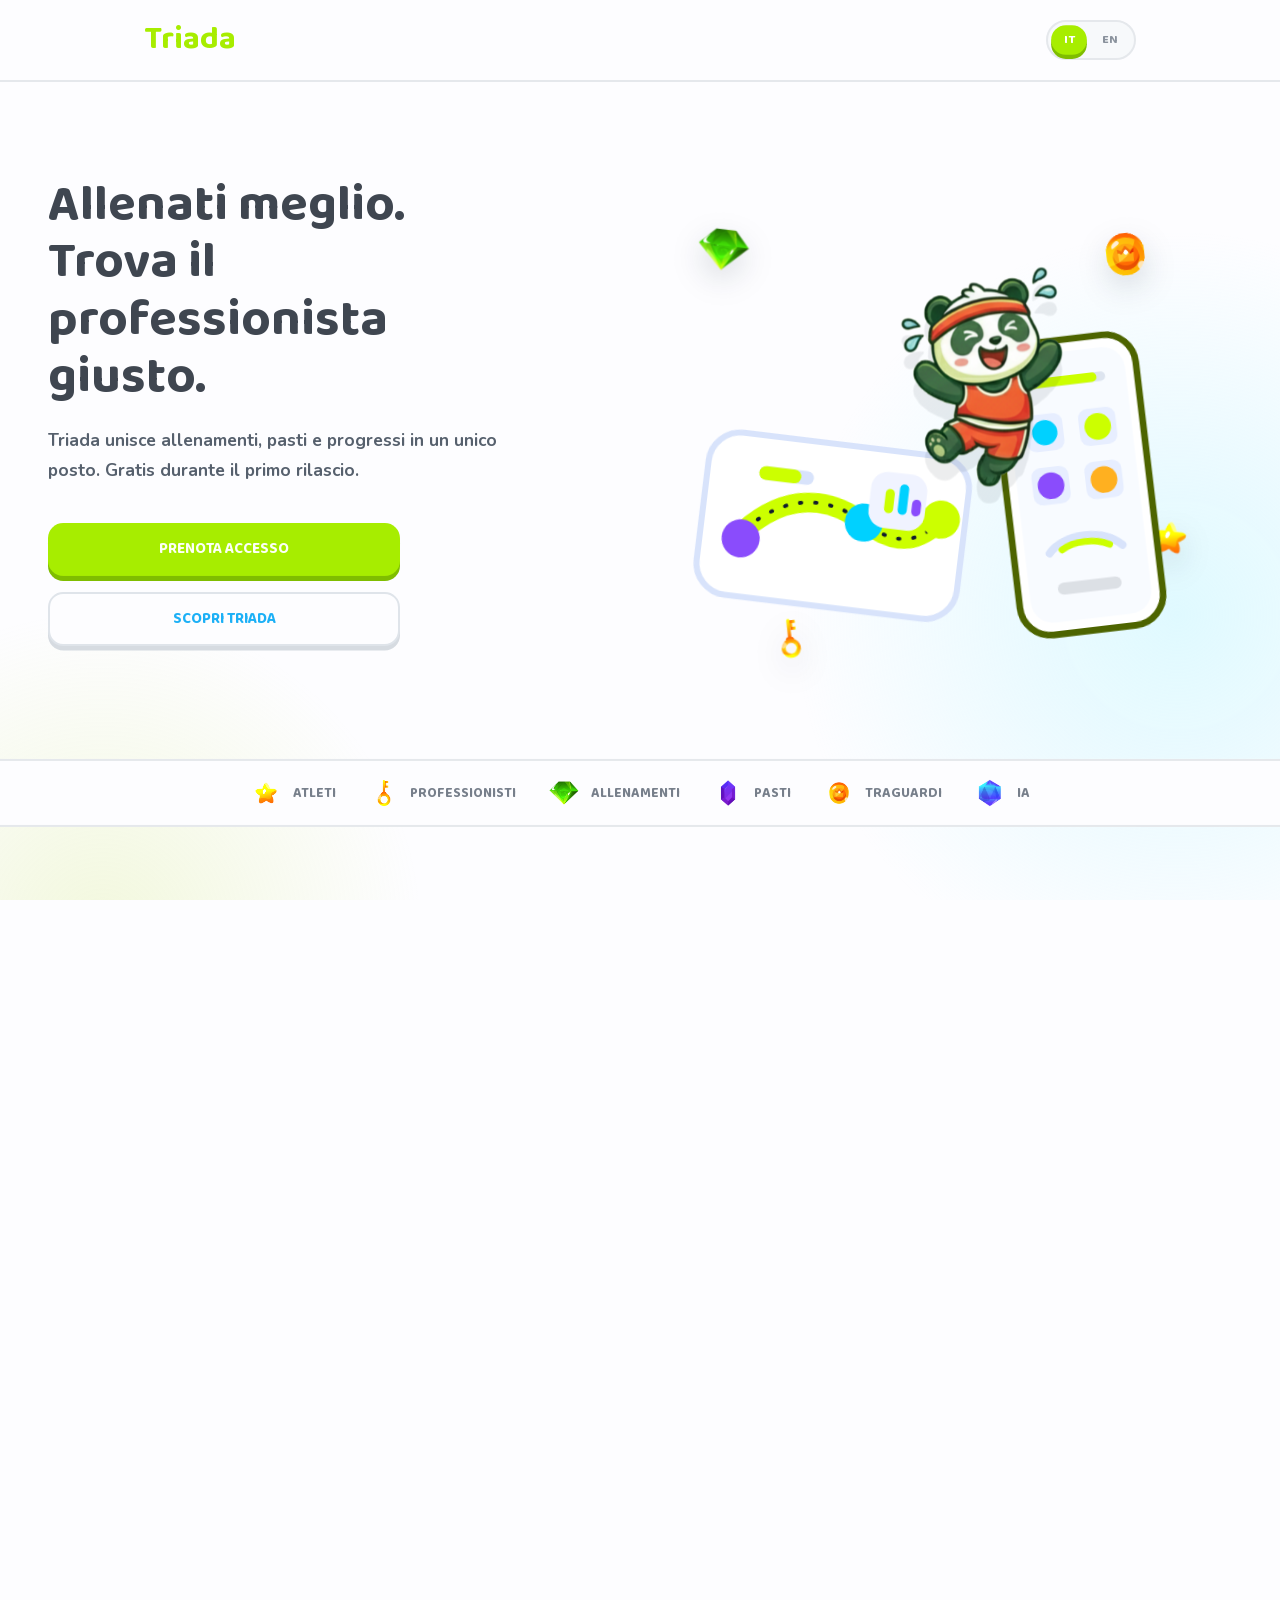
==== commit bf8d2c85: "update" ====
--- a/index.html
+++ b/index.html
@@ -1 +1 @@
-<!DOCTYPE html><html  lang="it-IT" dir="ltr"><head><meta charset="utf-8"><meta name="viewport" content="width=device-width, initial-scale=1"><title>Triada, allenati e trova professionisti gratis · Triada</title><style id="nuxt-ui-colors">@layer theme{:root,:host{--ui-color-primary-50:var(--color-green-50,oklch(98.2% .018 155.826));--ui-color-primary-100:var(--color-green-100,oklch(96.2% .044 156.743));--ui-color-primary-200:var(--color-green-200,oklch(92.5% .084 155.995));--ui-color-primary-300:var(--color-green-300,oklch(87.1% .15 154.449));--ui-color-primary-400:var(--color-green-400,oklch(79.2% .209 151.711));--ui-color-primary-500:var(--color-green-500,oklch(72.3% .219 149.579));--ui-color-primary-600:var(--color-green-600,oklch(62.7% .194 149.214));--ui-color-primary-700:var(--color-green-700,oklch(52.7% .154 150.069));--ui-color-primary-800:var(--color-green-800,oklch(44.8% .119 151.328));--ui-color-primary-900:var(--color-green-900,oklch(39.3% .095 152.535));--ui-color-primary-950:var(--color-green-950,oklch(26.6% .065 152.934));--ui-color-secondary-50:var(--color-blue-50,oklch(97% .014 254.604));--ui-color-secondary-100:var(--color-blue-100,oklch(93.2% .032 255.585));--ui-color-secondary-200:var(--color-blue-200,oklch(88.2% .059 254.128));--ui-color-secondary-300:var(--color-blue-300,oklch(80.9% .105 251.813));--ui-color-secondary-400:var(--color-blue-400,oklch(70.7% .165 254.624));--ui-color-secondary-500:var(--color-blue-500,oklch(62.3% .214 259.815));--ui-color-secondary-600:var(--color-blue-600,oklch(54.6% .245 262.881));--ui-color-secondary-700:var(--color-blue-700,oklch(48.8% .243 264.376));--ui-color-secondary-800:var(--color-blue-800,oklch(42.4% .199 265.638));--ui-color-secondary-900:var(--color-blue-900,oklch(37.9% .146 265.522));--ui-color-secondary-950:var(--color-blue-950,oklch(28.2% .091 267.935));--ui-color-success-50:var(--color-green-50,oklch(98.2% .018 155.826));--ui-color-success-100:var(--color-green-100,oklch(96.2% .044 156.743));--ui-color-success-200:var(--color-green-200,oklch(92.5% .084 155.995));--ui-color-success-300:var(--color-green-300,oklch(87.1% .15 154.449));--ui-color-success-400:var(--color-green-400,oklch(79.2% .209 151.711));--ui-color-success-500:var(--color-green-500,oklch(72.3% .219 149.579));--ui-color-success-600:var(--color-green-600,oklch(62.7% .194 149.214));--ui-color-success-700:var(--color-green-700,oklch(52.7% .154 150.069));--ui-color-success-800:var(--color-green-800,oklch(44.8% .119 151.328));--ui-color-success-900:var(--color-green-900,oklch(39.3% .095 152.535));--ui-color-success-950:var(--color-green-950,oklch(26.6% .065 152.934));--ui-color-info-50:var(--color-blue-50,oklch(97% .014 254.604));--ui-color-info-100:var(--color-blue-100,oklch(93.2% .032 255.585));--ui-color-info-200:var(--color-blue-200,oklch(88.2% .059 254.128));--ui-color-info-300:var(--color-blue-300,oklch(80.9% .105 251.813));--ui-color-info-400:var(--color-blue-400,oklch(70.7% .165 254.624));--ui-color-info-500:var(--color-blue-500,oklch(62.3% .214 259.815));--ui-color-info-600:var(--color-blue-600,oklch(54.6% .245 262.881));--ui-color-info-700:var(--color-blue-700,oklch(48.8% .243 264.376));--ui-color-info-800:var(--color-blue-800,oklch(42.4% .199 265.638));--ui-color-info-900:var(--color-blue-900,oklch(37.9% .146 265.522));--ui-color-info-950:var(--color-blue-950,oklch(28.2% .091 267.935));--ui-color-warning-50:var(--color-yellow-50,oklch(98.7% .026 102.212));--ui-color-warning-100:var(--color-yellow-100,oklch(97.3% .071 103.193));--ui-color-warning-200:var(--color-yellow-200,oklch(94.5% .129 101.54));--ui-color-warning-300:var(--color-yellow-300,oklch(90.5% .182 98.111));--ui-color-warning-400:var(--color-yellow-400,oklch(85.2% .199 91.936));--ui-color-warning-500:var(--color-yellow-500,oklch(79.5% .184 86.047));--ui-color-warning-600:var(--color-yellow-600,oklch(68.1% .162 75.834));--ui-color-warning-700:var(--color-yellow-700,oklch(55.4% .135 66.442));--ui-color-warning-800:var(--color-yellow-800,oklch(47.6% .114 61.907));--ui-color-warning-900:var(--color-yellow-900,oklch(42.1% .095 57.708));--ui-color-warning-950:var(--color-yellow-950,oklch(28.6% .066 53.813));--ui-color-error-50:var(--color-red-50,oklch(97.1% .013 17.38));--ui-color-error-100:var(--color-red-100,oklch(93.6% .032 17.717));--ui-color-error-200:var(--color-red-200,oklch(88.5% .062 18.334));--ui-color-error-300:var(--color-red-300,oklch(80.8% .114 19.571));--ui-color-error-400:var(--color-red-400,oklch(70.4% .191 22.216));--ui-color-error-500:var(--color-red-500,oklch(63.7% .237 25.331));--ui-color-error-600:var(--color-red-600,oklch(57.7% .245 27.325));--ui-color-error-700:var(--color-red-700,oklch(50.5% .213 27.518));--ui-color-error-800:var(--color-red-800,oklch(44.4% .177 26.899));--ui-color-error-900:var(--color-red-900,oklch(39.6% .141 25.723));--ui-color-error-950:var(--color-red-950,oklch(25.8% .092 26.042));--ui-color-neutral-50:var(--color-slate-50,oklch(98.4% .003 247.858));--ui-color-neutral-100:var(--color-slate-100,oklch(96.8% .007 247.896));--ui-color-neutral-200:var(--color-slate-200,oklch(92.9% .013 255.508));--ui-color-neutral-300:var(--color-slate-300,oklch(86.9% .022 252.894));--ui-color-neutral-400:var(--color-slate-400,oklch(70.4% .04 256.788));--ui-color-neutral-500:var(--color-slate-500,oklch(55.4% .046 257.417));--ui-color-neutral-600:var(--color-slate-600,oklch(44.6% .043 257.281));--ui-color-neutral-700:var(--color-slate-700,oklch(37.2% .044 257.287));--ui-color-neutral-800:var(--color-slate-800,oklch(27.9% .041 260.031));--ui-color-neutral-900:var(--color-slate-900,oklch(20.8% .042 265.755));--ui-color-neutral-950:var(--color-slate-950,oklch(12.9% .042 264.695))}:root,:host,.light{--ui-primary:var(--ui-color-primary-500);--ui-secondary:var(--ui-color-secondary-500);--ui-success:var(--ui-color-success-500);--ui-info:var(--ui-color-info-500);--ui-warning:var(--ui-color-warning-500);--ui-error:var(--ui-color-error-500)}.dark{--ui-primary:var(--ui-color-primary-400);--ui-secondary:var(--ui-color-secondary-400);--ui-success:var(--ui-color-success-400);--ui-info:var(--ui-color-info-400);--ui-warning:var(--ui-color-warning-400);--ui-error:var(--ui-color-error-400)}}</style><style>.footer-cta[data-v-a6ea1404]{background:#fdfdff;isolation:isolate;min-height:48rem;overflow:hidden;position:relative;text-align:center}.footer-wave[data-v-a6ea1404]{background:var(--triada-green);border-radius:52% 48% 0 0/35% 35% 0 0;height:min(43vw,27rem);inset:auto -8vw 0;position:absolute;transform-origin:center bottom;z-index:-1}.footer-wave[data-v-a6ea1404]:before{background:#fdfdff;border-radius:0 0 999px 999px;content:"";height:16rem;left:35%;position:absolute;top:-9rem;width:30%}.footer-title[data-v-a6ea1404]{color:var(--triada-heading-lime);font-family:var(--font-display);font-size:clamp(3rem,6vw,5.8rem);font-weight:900;line-height:1.06}@media(max-width:860px){.footer-cta[data-v-a6ea1404]{min-height:43rem}.footer-cta .duo-button[data-v-a6ea1404]{min-width:min(18rem,100%)}.footer-title[data-v-a6ea1404]{font-size:clamp(2.55rem,12vw,4rem)}}</style><link rel="stylesheet" href="/_nuxt/entry.bxhVQOJK.css" crossorigin><link rel="preload" as="fetch" crossorigin="anonymous" href="/_payload.json?a54d8f10-064b-428a-b7f4-294995855d5c"><link rel="modulepreload" as="script" crossorigin href="/_nuxt/CU9SzSGp.js"><script type="module" src="/_nuxt/CU9SzSGp.js" crossorigin></script><link rel="icon" type="image/x-icon" href="/favicon.ico"><link rel="shortcut icon" type="image/x-icon" href="/favicon.ico"><link rel="apple-touch-icon" href="/images/athlete_transparent.png"><meta name="theme-color" content="#a7ed00"><meta name="application-name" content="Triada"><meta name="apple-mobile-web-app-title" content="Triada"><meta name="author" content="Triada"><meta name="color-scheme" content="light"><meta name="robots" content="index, follow, max-image-preview:large, max-snippet:-1, max-video-preview:-1"><meta property="og:type" content="website"><meta property="og:site_name" content="Triada"><meta property="og:image" content="https://triada.app/images/athlete_transparent.png"><meta name="twitter:card" content="summary_large_image"><meta name="twitter:image" content="https://triada.app/images/athlete_transparent.png"><meta property="og:title" content="Triada, allenati e trova professionisti gratis"><meta name="twitter:title" content="Triada, allenati e trova professionisti gratis"><meta name="description" content="Triada collega atleti, coach, nutrizionisti e professionisti con strumenti semplici per allenamenti, pasti, progressi e collaborazione."><meta property="og:description" content="Triada collega atleti, coach, nutrizionisti e professionisti con strumenti semplici per allenamenti, pasti, progressi e collaborazione."><meta name="twitter:description" content="Triada collega atleti, coach, nutrizionisti e professionisti con strumenti semplici per allenamenti, pasti, progressi e collaborazione."><meta name="keywords" content="Triada, app allenamento, trova coach online, nutrizionista sportivo, personal trainer, schede allenamento, dieta sportiva, progressi fitness, piattaforma atleti, professionisti sport"><meta property="og:locale" content="it_IT"><link rel="canonical" href="https://triada.app/"><meta property="og:url" content="https://triada.app/"><script id="unhead:payload" type="application/json">{"titleTemplate":"%s · Triada"}</script><script>"use strict";(()=>{const t=window,e=document.documentElement,c=["dark","light"],n=getStorageValue("localStorage","nuxt-color-mode")||"light";let i=n==="system"?u():n;const r=e.getAttribute("data-color-mode-forced");r&&(i=r),l(i),t["__NUXT_COLOR_MODE__"]={preference:n,value:i,getColorScheme:u,addColorScheme:l,removeColorScheme:d};function l(o){const s=""+o+"",a="";e.classList?e.classList.add(s):e.className+=" "+s,a&&e.setAttribute("data-"+a,o)}function d(o){const s=""+o+"",a="";e.classList?e.classList.remove(s):e.className=e.className.replace(new RegExp(s,"g"),""),a&&e.removeAttribute("data-"+a)}function f(o){return t.matchMedia("(prefers-color-scheme"+o+")")}function u(){if(t.matchMedia&&f("").media!=="not all"){for(const o of c)if(f(":"+o).matches)return o}return"light"}})();function getStorageValue(t,e){switch(t){case"localStorage":return window.localStorage.getItem(e);case"sessionStorage":return window.sessionStorage.getItem(e);case"cookie":return getCookie(e);default:return null}}function getCookie(t){const c=("; "+window.document.cookie).split("; "+t+"=");if(c.length===2)return c.pop()?.split(";").shift()}</script></head><body><div id="__nuxt" class="isolate"><!--[--><!--[--><!--[--><!--[--><!--[--><div id="smooth-wrapper"><header data-site-header class="fixed inset-x-0 top-0 z-50 border-b-2 border-[#e5e8ec] bg-[#fdfdff]/95 backdrop-blur"><div class="duo-container flex h-20 items-center justify-between gap-4"><a href="#top" class="flex items-center gap-3" aria-label="Triada home"><span class="font-display text-[2rem] font-black leading-none text-[var(--triada-green)]">Triada</span></a><div class="flex items-center gap-3"><div class="hidden items-center gap-1 rounded-full border-2 border-[#e5e8ec] bg-[#f7f9fb] p-1 sm:flex" aria-label="Lingua sito" role="group"><!--[--><button type="button" aria-pressed="true" class="bg-[var(--triada-green)] text-white shadow-[0_4px_0_var(--triada-green-dark)] scale-105 rounded-full px-3 py-1.5 font-display text-xs font-black uppercase transition-all duration-300 ease-out">it</button><button type="button" aria-pressed="false" class="text-[#8a929d] hover:text-[#111c2d] hover:bg-white/50 active:scale-95 rounded-full px-3 py-1.5 font-display text-xs font-black uppercase transition-all duration-300 ease-out">en</button><!--]--></div><a href="https://docs.google.com/forms/d/e/1FAIpQLSe4wfysXglRvKfpsG8M5rA2Ft_gFauYuPVgkUZ2_eV339xflA/viewform?usp=publish-editor" target="_blank" rel="noopener" class="duo-button duo-button-primary nav-cta hidden xl:inline-flex">Prenota accesso</a></div></div></header><div id="smooth-content" class="triada-page"><main id="top"><section class="hero-stage"><div class="duo-container-wide grid items-center gap-10 lg:grid-cols-[1fr_1.05fr]"><div class="hero-copy max-w-[31rem] lg:justify-self-start"><h1 class="font-display text-[clamp(2.1rem,4vw,3.5rem)] font-black leading-[1.12] text-[#3f4650]" data-reveal>Allenati meglio. Trova il professionista giusto.</h1><p class="hero-body mt-5" data-reveal>Triada unisce allenamenti, pasti e progressi in un unico posto. Gratis durante il primo rilascio.</p><div class="mt-9 grid max-w-[22rem] gap-4" data-reveal><a href="https://docs.google.com/forms/d/e/1FAIpQLSe4wfysXglRvKfpsG8M5rA2Ft_gFauYuPVgkUZ2_eV339xflA/viewform?usp=publish-editor" target="_blank" rel="noopener" class="duo-button duo-button-primary">Prenota accesso</a><a href="#story" class="duo-button duo-button-secondary">Scopri Triada</a></div></div><div class="hero-art order-first lg:order-last" data-reveal><img src="/images/triada-panel.svg" alt="" class="hero-panel" data-float><img src="/images/triada-phone.svg" alt="" class="hero-phone" data-float><img src="/images/athlete_transparent.png" alt="" class="hero-panda" data-character><img src="/images/icon_gems/gem_1.png" alt="" class="float-asset absolute left-[10%] top-[18%] w-14" data-float><img src="/images/icon_gems/coin.png" alt="" class="float-asset absolute right-[15%] top-[12%] w-16" data-float><img src="/images/icon_gems/star.png" alt="" class="float-asset absolute bottom-[19%] right-[5%] w-12" data-float><img src="/images/icon_gems/key.png" alt="" class="float-asset absolute bottom-[6%] left-[22%] w-12" data-float></div></div><div class="audience-strip mt-12 lg:mt-16 w-full"><div class="duo-container"><div class="strip-scroll flex items-center justify-center w-full" aria-label="Triada categories"><!--[--><span class="strip-item"><img src="/images/icon_gems/star.png" alt="" class="size-8 object-contain"> Atleti</span><span class="strip-item"><img src="/images/icon_gems/key.png" alt="" class="size-8 object-contain"> Professionisti</span><span class="strip-item"><img src="/images/icon_gems/gem_1.png" alt="" class="size-8 object-contain"> Allenamenti</span><span class="strip-item"><img src="/images/icon_gems/gem_2.png" alt="" class="size-8 object-contain"> Pasti</span><span class="strip-item"><img src="/images/icon_gems/coin.png" alt="" class="size-8 object-contain"> Traguardi</span><span class="strip-item"><img src="/images/icon_gems/gem_4.png" alt="" class="size-8 object-contain"> IA</span><span class="strip-item"><img src="/images/icon_gems/star.png" alt="" class="size-8 object-contain"> Atleti</span><span class="strip-item"><img src="/images/icon_gems/key.png" alt="" class="size-8 object-contain"> Professionisti</span><span class="strip-item"><img src="/images/icon_gems/gem_1.png" alt="" class="size-8 object-contain"> Allenamenti</span><span class="strip-item"><img src="/images/icon_gems/gem_2.png" alt="" class="size-8 object-contain"> Pasti</span><span class="strip-item"><img src="/images/icon_gems/coin.png" alt="" class="size-8 object-contain"> Traguardi</span><span class="strip-item"><img src="/images/icon_gems/gem_4.png" alt="" class="size-8 object-contain"> IA</span><!--]--></div></div></div></section><!--[--><section id="story" class="story-section" data-section><div class="duo-container-wide story-grid"><div class="story-copy" data-scroll-reveal><h2 class="story-title">Gratis. chiaro. immediato.</h2><p class="story-body">Tieni traccia di allenamenti e pasti in pochi tocchi, senza trasformare ogni aggiornamento in un lavoro.</p></div><div class="story-art" data-scroll-reveal><img src="/images/triada-phone.svg" alt="" class="right-0 top-2 w-[42%] rotate-[8deg] story-prop" data-float><img src="/images/personal_transparent.png" alt="" class="story-asset-main"><img src="/images/icon_gems/gem_1.png" alt="" class="float-asset absolute left-[12%] top-[14%] w-14" data-float><img src="/images/icon_gems/coin.png" alt="" class="float-asset absolute bottom-[12%] right-[13%] w-14" data-float></div></div></section><section class="story-section" data-section><div class="reverse duo-container-wide story-grid"><div class="lg:order-2 story-copy" data-scroll-reveal><h2 class="story-title">Da atleti per atleti!</h2><p class="story-body">Siamo atleti e professionisti: progettiamo Triada per lasciarti concentrare su salute, costanza e risultati reali.</p></div><div class="lg:order-1 story-art" data-scroll-reveal><img src="/images/triada-panel.svg" alt="" class="left-0 top-4 w-[62%] -rotate-[10deg] story-prop" data-float><img src="/images/athlete_transparent.png" alt="" class="story-asset-main"><img src="/images/icon_gems/coin.png" alt="" class="float-asset absolute left-[12%] top-[14%] w-14" data-float><img src="/images/icon_gems/coin.png" alt="" class="float-asset absolute bottom-[12%] right-[13%] w-14" data-float></div></div></section><section class="story-section blue-band" data-section><div class="duo-container-wide story-grid"><div class="story-copy" data-scroll-reveal><h2 class="story-title">Mostra i progressi che contano.</h2><p class="story-body">Raccogli risultati, note e momenti chiave in un flusso semplice da condividere con chi ti segue.</p></div><div class="story-art" data-scroll-reveal><img src="/images/triada-panel.svg" alt="" class="right-0 top-8 w-[64%] rotate-[7deg] story-prop" data-float><img src="/images/personal_transparent.png" alt="" class="story-asset-main"><img src="/images/icon_gems/star.png" alt="" class="float-asset absolute left-[12%] top-[14%] w-14" data-float><img src="/images/icon_gems/coin.png" alt="" class="float-asset absolute bottom-[12%] right-[13%] w-14" data-float></div></div></section><section class="story-section" data-section><div class="reverse duo-container-wide story-grid"><div class="lg:order-2 story-copy" data-scroll-reveal><h2 class="story-title">Non devi sentirti solo.</h2><p class="story-body">Cerca un professionista o porta il tuo team con te nella prima piattaforma che vi mette davvero in contatto.</p></div><div class="lg:order-1 story-art" data-scroll-reveal><img src="/images/triada-phone.svg" alt="" class="left-2 top-0 w-[38%] -rotate-[8deg] story-prop" data-float><img src="/images/doctor_transparent.png" alt="" class="story-asset-main"><img src="/images/icon_gems/key.png" alt="" class="float-asset absolute left-[12%] top-[14%] w-14" data-float><img src="/images/icon_gems/coin.png" alt="" class="float-asset absolute bottom-[12%] right-[13%] w-14" data-float></div></div></section><!--]--><section class="super-band py-[clamp(9rem,16vw,15rem)]" data-section><div class="duo-container-wide super-grid"><div class="super-art" data-scroll-reveal><img src="/images/personal_transparent.png" alt="" class="super-character" data-character><img src="/images/triada-phone.svg" alt="" class="super-device" data-float><img src="/images/icon_gems/gem_4.png" alt="" class="float-asset super-gem-one" data-float><img src="/images/icon_gems/key.png" alt="" class="float-asset super-gem-two" data-float></div><div class="super-copy" data-scroll-reveal><p class="super-eyebrow">Segui con noi</p><h2 class="super-title mt-3">SUPER TRIADA</h2><p class="mt-8 max-w-[34rem] text-lg font-bold leading-8 text-white/82">Per coach, nutrizionisti e professionisti: meno strumenti sparsi, piu tempo per seguire davvero atleti e clienti.</p><a href="https://docs.google.com/forms/d/e/1FAIpQLSe4wfysXglRvKfpsG8M5rA2Ft_gFauYuPVgkUZ2_eV339xflA/viewform?usp=publish-editor" target="_blank" rel="noopener" class="duo-button duo-button-primary mt-9">Prenota accesso</a></div></div></section><!--[--><section class="story-section" data-section><div class="reverse duo-container-wide story-grid"><div class="lg:order-2 story-copy" data-scroll-reveal><h2 class="story-title">Prova senza pressione.</h2><p class="story-body">Entra nel primo rilascio, esplora la suite professionale e valuta Triada sul tuo lavoro reale.</p></div><div class="lg:order-1 story-art" data-scroll-reveal><img src="/images/icon_gems/chest_1.png" alt="" class="left-[8%] top-[7%] w-[38%] -rotate-[9deg] story-prop" data-float><img src="/images/doctor_transparent.png" alt="" class="story-asset-main"><img src="/images/icon_gems/gem_3.png" alt="" class="float-asset absolute left-[12%] top-[14%] w-14" data-float><img src="/images/icon_gems/coin.png" alt="" class="float-asset absolute bottom-[12%] right-[13%] w-14" data-float></div></div></section><section class="story-section blue-band" data-section><div class="duo-container-wide story-grid"><div class="story-copy" data-scroll-reveal><h2 class="story-title">Tutti gli strumenti di cui hai bisogno.</h2><p class="story-body">Schede, diete, CRM, conversazioni, abbonamenti e supporto IA nello stesso flusso operativo.</p></div><div class="story-art" data-scroll-reveal><img src="/images/triada-panel.svg" alt="" class="left-[8%] top-[7%] w-[38%] -rotate-[9deg] story-prop" data-float><img src="/images/doctor_transparent.png" alt="" class="story-asset-main"><img src="/images/icon_gems/gem_4.png" alt="" class="float-asset absolute left-[12%] top-[14%] w-14" data-float><img src="/images/icon_gems/coin.png" alt="" class="float-asset absolute bottom-[12%] right-[13%] w-14" data-float></div></div></section><section class="story-section" data-section><div class="reverse duo-container-wide story-grid"><div class="lg:order-2 story-copy" data-scroll-reveal><h2 class="story-title">Spostati senza limiti.</h2><p class="story-body">Importa ed esporta il tuo lavoro velocemente, senza perdere cio che hai costruito su altre piattaforme.</p></div><div class="lg:order-1 story-art" data-scroll-reveal><img src="/images/icon_gems/chest_4.png" alt="" class="left-[8%] top-[7%] w-[38%] -rotate-[9deg] story-prop" data-float><img src="/images/personal_transparent.png" alt="" class="story-asset-main"><img src="/images/icon_gems/coin.png" alt="" class="float-asset absolute left-[12%] top-[14%] w-14" data-float><img src="/images/icon_gems/coin.png" alt="" class="float-asset absolute bottom-[12%] right-[13%] w-14" data-float></div></div></section><!--]--><section class="footer-cta pt-[clamp(5rem,10vw,8rem)]" data-section data-v-a6ea1404><div class="duo-container relative z-10" data-scroll-reveal data-v-a6ea1404><h2 class="footer-title" data-v-a6ea1404>partecipa al primo rilascio</h2><a href="https://docs.google.com/forms/d/e/1FAIpQLSe4wfysXglRvKfpsG8M5rA2Ft_gFauYuPVgkUZ2_eV339xflA/viewform?usp=publish-editor" target="_blank" rel="noopener" class="duo-button duo-button-primary mt-10 min-w-[18rem]" data-v-a6ea1404>Prenota ora</a></div><div class="pointer-events-none absolute inset-x-0 bottom-[17rem] z-10 mx-auto h-[17rem] max-w-[56rem]" data-v-a6ea1404><img src="/images/icon_gems/chest_3.png" alt="" class="float-asset absolute left-[7%] top-[35%] w-28" data-float data-v-a6ea1404><img src="/images/icon_gems/coin.png" alt="" class="float-asset absolute left-[28%] top-[18%] w-16" data-float data-v-a6ea1404><img src="/images/triada-phone.svg" alt="" class="absolute left-1/2 top-[92%] w-36 -translate-x-1/2" data-float data-v-a6ea1404><img src="/images/icon_gems/gem_2.png" alt="" class="float-asset absolute right-[24%] top-[28%] w-14" data-float data-v-a6ea1404><img src="/images/icon_gems/star.png" alt="" class="float-asset absolute right-[9%] top-[42%] w-12" data-float data-v-a6ea1404></div><div class="footer-wave" data-v-a6ea1404></div><footer class="absolute inset-x-0 bottom-8 z-10" data-v-a6ea1404><div class="duo-container flex flex-col items-center justify-between gap-4 text-white sm:flex-row" data-v-a6ea1404><p class="font-display text-2xl font-black text-[var(--triada-heading-lime)] sm:text-white" data-v-a6ea1404>Triada</p><p class="max-w-[28rem] text-sm font-bold" data-v-a6ea1404>Allenamento, nutrizione e professionisti nello stesso ritmo.</p><p class="text-sm font-bold" data-v-a6ea1404>© 2026 Triada. Tutti i diritti riservati.</p></div></footer></section></main></div></div><!--]--><!--]--><!--[--><!--]--><!--v-if--><!--]--><!--[--><!--]--><!--]--><!--]--></div><div id="teleports"></div><script>window.__NUXT__={};window.__NUXT__.config={public:{vgsap:{},"nuxt-seo-utils-version":"8.1.11","seo-utils":{canonicalQueryWhitelist:["page","sort","filter","search","q","category","tag"],canonicalLowercase:true,tagPriority:"low",separator:"",titleSeparator:""},i18n:{baseUrl:"",defaultLocale:"it",rootRedirect:"",redirectStatusCode:302,skipSettingLocaleOnNavigate:false,locales:[{code:"it",name:"Italiano",language:"it-IT"},{code:"en",name:"English",language:"en-US"}],detectBrowserLanguage:{alwaysRedirect:false,cookieCrossOrigin:false,cookieDomain:"",cookieKey:"triada_locale",cookieSecure:false,fallbackLocale:"it",redirectOn:"root",useCookie:true},experimental:{localeDetector:"",typedPages:true,typedOptionsAndMessages:false,alternateLinkCanonicalQueries:true,devCache:false,cacheLifetime:"",stripMessagesPayload:false,preload:false,strictSeo:false,nitroContextDetection:true,httpCacheDuration:10,compactRoutes:false},domainLocales:{it:{domain:""},en:{domain:""}}},"nuxt-robots":{version:"6.0.8",isNuxtContentV2:false,debug:false,credits:true,groups:[{comment:[],disallow:[""],allow:["/","/en/"],userAgent:["*"],contentUsage:[],contentSignal:[],_indexable:true,_rules:[{pattern:"/",allow:true},{pattern:"/en/",allow:true}],_normalized:true}],sitemap:["/sitemap_index.xml","/sitemap_index.xml"],header:true,robotsEnabledValue:"index, follow, max-image-preview:large, max-snippet:-1, max-video-preview:-1",robotsDisabledValue:"noindex, nofollow",cacheControl:"max-age=14400, must-revalidate",botDetection:true,pageMetaRobots:{}},"nuxt-og-image":{defaults:{emojis:"noto",extension:"png",width:1200,height:600,cacheMaxAgeSeconds:259200},hasServerRuntime:true}},app:{baseURL:"/",buildId:"a54d8f10-064b-428a-b7f4-294995855d5c",buildAssetsDir:"/_nuxt/",cdnURL:""}}</script><script type="application/ld+json" data-nuxt-schema-org="true" data-hid="schema-org-graph">{"@context":"https://schema.org","@graph":[{"@id":"https://triada.app/index#website","@type":"WebSite","description":"Triada connects athletes, coaches, nutritionists and professionals with simple tools for training, meals, progress tracking and collaboration.","inLanguage":"it-IT","name":"Triada","url":"https://triada.app/index","publisher":{"@id":"https://triada.app/#identity"},"workTranslation":[{"@id":"https://triada.app/index#website"},{"@id":"https://triada.app/index#website"}]},{"@id":"https://triada.app/#webpage","@type":"WebPage","description":"Triada collega atleti, coach, nutrizionisti e professionisti con strumenti semplici per allenamenti, pasti, progressi e collaborazione.","name":"Triada, allenati e trova professionisti gratis","url":"https://triada.app/","about":{"@id":"https://triada.app/#identity"},"isPartOf":{"@id":"https://triada.app/index#website"},"potentialAction":[{"@type":"ReadAction","target":["https://triada.app/"]}],"primaryImageOfPage":{"@id":"https://triada.app/#logo"}},{"@id":"https://triada.app/#identity","@type":"Organization","description":"Triada connects athletes, coaches, nutritionists and professionals with simple tools for training, meals, progress tracking and collaboration.","name":"Triada","url":"https://triada.app","image":{"@id":"https://triada.app/#/schema/image/1"}},{"@id":"https://triada.app/#/schema/image/1","@type":"ImageObject","contentUrl":"https://triada.app/images/athlete_transparent.png","inLanguage":"it-IT","url":"https://triada.app/images/athlete_transparent.png"},{"@id":"https://triada.app/#logo","@type":"ImageObject","caption":"Triada","contentUrl":"https://triada.app/favicon.ico","inLanguage":"it-IT","url":"https://triada.app/favicon.ico"},{"@id":"https://triada.app/#organization","@type":"Organization","logo":"https://triada.app/favicon.ico","name":"Triada","url":"https://triada.app"}]}</script><script type="application/json" data-nuxt-data="nuxt-app" data-ssr="true" id="__NUXT_DATA__" data-src="/_payload.json?a54d8f10-064b-428a-b7f4-294995855d5c">[{"state":1,"once":25,"_errors":26,"serverRendered":5,"path":28,"prerenderedAt":29},["Reactive",2],{"$scolor-mode":3,"$si18n:cached-locale-configs":7,"$si18n:resolved-locale":12,"$snuxt-seo-utils:routeRules":13,"$stoasts":14,"$ssite-config":15},{"preference":4,"value":4,"unknown":5,"forced":6},"light",true,false,{"it":8,"en":10},{"fallbacks":9,"cacheable":5},[],{"fallbacks":11,"cacheable":5},[],"",{"head":-1,"seoMeta":-1},[],{"_priority":16,"currentLocale":20,"defaultLocale":20,"description":21,"env":22,"name":23,"url":24},{"env":17,"url":18,"name":18,"description":18,"defaultLocale":19,"currentLocale":19},-15,-3,-2,"it-IT","Triada connects athletes, coaches, nutritionists and professionals with simple tools for training, meals, progress tracking and collaboration.","production","Triada","https://triada.app",["Set"],["ShallowReactive",27],{},"/",1778938302417]</script></body></html>+<!DOCTYPE html><html  lang="it-IT" dir="ltr"><head><meta charset="utf-8"><meta name="viewport" content="width=device-width, initial-scale=1"><title>Triada, allenati e trova professionisti gratis · Triada</title><script src="https://client.crisp.chat/l.js" async type="text/javascript"></script><script type="text/javascript">window.$crisp=[];window.CRISP_WEBSITE_ID="d5742b08-4805-43db-9907-e77cffa4b4d6";</script><style id="nuxt-ui-colors">@layer theme{:root,:host{--ui-color-primary-50:var(--color-green-50,oklch(98.2% .018 155.826));--ui-color-primary-100:var(--color-green-100,oklch(96.2% .044 156.743));--ui-color-primary-200:var(--color-green-200,oklch(92.5% .084 155.995));--ui-color-primary-300:var(--color-green-300,oklch(87.1% .15 154.449));--ui-color-primary-400:var(--color-green-400,oklch(79.2% .209 151.711));--ui-color-primary-500:var(--color-green-500,oklch(72.3% .219 149.579));--ui-color-primary-600:var(--color-green-600,oklch(62.7% .194 149.214));--ui-color-primary-700:var(--color-green-700,oklch(52.7% .154 150.069));--ui-color-primary-800:var(--color-green-800,oklch(44.8% .119 151.328));--ui-color-primary-900:var(--color-green-900,oklch(39.3% .095 152.535));--ui-color-primary-950:var(--color-green-950,oklch(26.6% .065 152.934));--ui-color-secondary-50:var(--color-blue-50,oklch(97% .014 254.604));--ui-color-secondary-100:var(--color-blue-100,oklch(93.2% .032 255.585));--ui-color-secondary-200:var(--color-blue-200,oklch(88.2% .059 254.128));--ui-color-secondary-300:var(--color-blue-300,oklch(80.9% .105 251.813));--ui-color-secondary-400:var(--color-blue-400,oklch(70.7% .165 254.624));--ui-color-secondary-500:var(--color-blue-500,oklch(62.3% .214 259.815));--ui-color-secondary-600:var(--color-blue-600,oklch(54.6% .245 262.881));--ui-color-secondary-700:var(--color-blue-700,oklch(48.8% .243 264.376));--ui-color-secondary-800:var(--color-blue-800,oklch(42.4% .199 265.638));--ui-color-secondary-900:var(--color-blue-900,oklch(37.9% .146 265.522));--ui-color-secondary-950:var(--color-blue-950,oklch(28.2% .091 267.935));--ui-color-success-50:var(--color-green-50,oklch(98.2% .018 155.826));--ui-color-success-100:var(--color-green-100,oklch(96.2% .044 156.743));--ui-color-success-200:var(--color-green-200,oklch(92.5% .084 155.995));--ui-color-success-300:var(--color-green-300,oklch(87.1% .15 154.449));--ui-color-success-400:var(--color-green-400,oklch(79.2% .209 151.711));--ui-color-success-500:var(--color-green-500,oklch(72.3% .219 149.579));--ui-color-success-600:var(--color-green-600,oklch(62.7% .194 149.214));--ui-color-success-700:var(--color-green-700,oklch(52.7% .154 150.069));--ui-color-success-800:var(--color-green-800,oklch(44.8% .119 151.328));--ui-color-success-900:var(--color-green-900,oklch(39.3% .095 152.535));--ui-color-success-950:var(--color-green-950,oklch(26.6% .065 152.934));--ui-color-info-50:var(--color-blue-50,oklch(97% .014 254.604));--ui-color-info-100:var(--color-blue-100,oklch(93.2% .032 255.585));--ui-color-info-200:var(--color-blue-200,oklch(88.2% .059 254.128));--ui-color-info-300:var(--color-blue-300,oklch(80.9% .105 251.813));--ui-color-info-400:var(--color-blue-400,oklch(70.7% .165 254.624));--ui-color-info-500:var(--color-blue-500,oklch(62.3% .214 259.815));--ui-color-info-600:var(--color-blue-600,oklch(54.6% .245 262.881));--ui-color-info-700:var(--color-blue-700,oklch(48.8% .243 264.376));--ui-color-info-800:var(--color-blue-800,oklch(42.4% .199 265.638));--ui-color-info-900:var(--color-blue-900,oklch(37.9% .146 265.522));--ui-color-info-950:var(--color-blue-950,oklch(28.2% .091 267.935));--ui-color-warning-50:var(--color-yellow-50,oklch(98.7% .026 102.212));--ui-color-warning-100:var(--color-yellow-100,oklch(97.3% .071 103.193));--ui-color-warning-200:var(--color-yellow-200,oklch(94.5% .129 101.54));--ui-color-warning-300:var(--color-yellow-300,oklch(90.5% .182 98.111));--ui-color-warning-400:var(--color-yellow-400,oklch(85.2% .199 91.936));--ui-color-warning-500:var(--color-yellow-500,oklch(79.5% .184 86.047));--ui-color-warning-600:var(--color-yellow-600,oklch(68.1% .162 75.834));--ui-color-warning-700:var(--color-yellow-700,oklch(55.4% .135 66.442));--ui-color-warning-800:var(--color-yellow-800,oklch(47.6% .114 61.907));--ui-color-warning-900:var(--color-yellow-900,oklch(42.1% .095 57.708));--ui-color-warning-950:var(--color-yellow-950,oklch(28.6% .066 53.813));--ui-color-error-50:var(--color-red-50,oklch(97.1% .013 17.38));--ui-color-error-100:var(--color-red-100,oklch(93.6% .032 17.717));--ui-color-error-200:var(--color-red-200,oklch(88.5% .062 18.334));--ui-color-error-300:var(--color-red-300,oklch(80.8% .114 19.571));--ui-color-error-400:var(--color-red-400,oklch(70.4% .191 22.216));--ui-color-error-500:var(--color-red-500,oklch(63.7% .237 25.331));--ui-color-error-600:var(--color-red-600,oklch(57.7% .245 27.325));--ui-color-error-700:var(--color-red-700,oklch(50.5% .213 27.518));--ui-color-error-800:var(--color-red-800,oklch(44.4% .177 26.899));--ui-color-error-900:var(--color-red-900,oklch(39.6% .141 25.723));--ui-color-error-950:var(--color-red-950,oklch(25.8% .092 26.042));--ui-color-neutral-50:var(--color-slate-50,oklch(98.4% .003 247.858));--ui-color-neutral-100:var(--color-slate-100,oklch(96.8% .007 247.896));--ui-color-neutral-200:var(--color-slate-200,oklch(92.9% .013 255.508));--ui-color-neutral-300:var(--color-slate-300,oklch(86.9% .022 252.894));--ui-color-neutral-400:var(--color-slate-400,oklch(70.4% .04 256.788));--ui-color-neutral-500:var(--color-slate-500,oklch(55.4% .046 257.417));--ui-color-neutral-600:var(--color-slate-600,oklch(44.6% .043 257.281));--ui-color-neutral-700:var(--color-slate-700,oklch(37.2% .044 257.287));--ui-color-neutral-800:var(--color-slate-800,oklch(27.9% .041 260.031));--ui-color-neutral-900:var(--color-slate-900,oklch(20.8% .042 265.755));--ui-color-neutral-950:var(--color-slate-950,oklch(12.9% .042 264.695))}:root,:host,.light{--ui-primary:var(--ui-color-primary-500);--ui-secondary:var(--ui-color-secondary-500);--ui-success:var(--ui-color-success-500);--ui-info:var(--ui-color-info-500);--ui-warning:var(--ui-color-warning-500);--ui-error:var(--ui-color-error-500)}.dark{--ui-primary:var(--ui-color-primary-400);--ui-secondary:var(--ui-color-secondary-400);--ui-success:var(--ui-color-success-400);--ui-info:var(--ui-color-info-400);--ui-warning:var(--ui-color-warning-400);--ui-error:var(--ui-color-error-400)}}</style><style>.footer-cta[data-v-a6ea1404]{background:#fdfdff;isolation:isolate;min-height:48rem;overflow:hidden;position:relative;text-align:center}.footer-wave[data-v-a6ea1404]{background:var(--triada-green);border-radius:52% 48% 0 0/35% 35% 0 0;height:min(43vw,27rem);inset:auto -8vw 0;position:absolute;transform-origin:center bottom;z-index:-1}.footer-wave[data-v-a6ea1404]:before{background:#fdfdff;border-radius:0 0 999px 999px;content:"";height:16rem;left:35%;position:absolute;top:-9rem;width:30%}.footer-title[data-v-a6ea1404]{color:var(--triada-heading-lime);font-family:var(--font-display);font-size:clamp(3rem,6vw,5.8rem);font-weight:900;line-height:1.06}@media(max-width:860px){.footer-cta[data-v-a6ea1404]{min-height:43rem}.footer-cta .duo-button[data-v-a6ea1404]{min-width:min(18rem,100%)}.footer-title[data-v-a6ea1404]{font-size:clamp(2.55rem,12vw,4rem)}}</style><link rel="stylesheet" href="/_nuxt/entry.bxhVQOJK.css" crossorigin><link rel="preload" as="fetch" crossorigin="anonymous" href="/_payload.json?773f6ddc-d980-46a4-bf24-7064e43fdfb6"><link rel="modulepreload" as="script" crossorigin href="/_nuxt/BOYjiOl_.js"><script type="module" src="/_nuxt/BOYjiOl_.js" crossorigin></script><link rel="icon" type="image/x-icon" href="/favicon.ico"><link rel="shortcut icon" type="image/x-icon" href="/favicon.ico"><link rel="apple-touch-icon" href="/images/athlete_transparent.png"><meta name="theme-color" content="#a7ed00"><meta name="application-name" content="Triada"><meta name="apple-mobile-web-app-title" content="Triada"><meta name="author" content="Triada"><meta name="color-scheme" content="light"><meta name="robots" content="index, follow, max-image-preview:large, max-snippet:-1, max-video-preview:-1"><meta property="og:type" content="website"><meta property="og:site_name" content="Triada"><meta property="og:image" content="https://triada.app/images/athlete_transparent.png"><meta name="twitter:card" content="summary_large_image"><meta name="twitter:image" content="https://triada.app/images/athlete_transparent.png"><meta property="og:title" content="Triada, allenati e trova professionisti gratis"><meta name="twitter:title" content="Triada, allenati e trova professionisti gratis"><meta name="description" content="Triada collega atleti, coach, nutrizionisti e professionisti con strumenti semplici per allenamenti, pasti, progressi e collaborazione."><meta property="og:description" content="Triada collega atleti, coach, nutrizionisti e professionisti con strumenti semplici per allenamenti, pasti, progressi e collaborazione."><meta name="twitter:description" content="Triada collega atleti, coach, nutrizionisti e professionisti con strumenti semplici per allenamenti, pasti, progressi e collaborazione."><meta name="keywords" content="Triada, app allenamento, trova coach online, nutrizionista sportivo, personal trainer, schede allenamento, dieta sportiva, progressi fitness, piattaforma atleti, professionisti sport"><meta property="og:locale" content="it_IT"><link rel="canonical" href="https://triada.app/"><meta property="og:url" content="https://triada.app/"><script id="unhead:payload" type="application/json">{"titleTemplate":"%s · Triada"}</script><script>"use strict";(()=>{const t=window,e=document.documentElement,c=["dark","light"],n=getStorageValue("localStorage","nuxt-color-mode")||"light";let i=n==="system"?u():n;const r=e.getAttribute("data-color-mode-forced");r&&(i=r),l(i),t["__NUXT_COLOR_MODE__"]={preference:n,value:i,getColorScheme:u,addColorScheme:l,removeColorScheme:d};function l(o){const s=""+o+"",a="";e.classList?e.classList.add(s):e.className+=" "+s,a&&e.setAttribute("data-"+a,o)}function d(o){const s=""+o+"",a="";e.classList?e.classList.remove(s):e.className=e.className.replace(new RegExp(s,"g"),""),a&&e.removeAttribute("data-"+a)}function f(o){return t.matchMedia("(prefers-color-scheme"+o+")")}function u(){if(t.matchMedia&&f("").media!=="not all"){for(const o of c)if(f(":"+o).matches)return o}return"light"}})();function getStorageValue(t,e){switch(t){case"localStorage":return window.localStorage.getItem(e);case"sessionStorage":return window.sessionStorage.getItem(e);case"cookie":return getCookie(e);default:return null}}function getCookie(t){const c=("; "+window.document.cookie).split("; "+t+"=");if(c.length===2)return c.pop()?.split(";").shift()}</script></head><body><div id="__nuxt" class="isolate"><!--[--><!--[--><!--[--><!--[--><!--[--><div id="smooth-wrapper"><header data-site-header class="fixed inset-x-0 top-0 z-50 border-b-2 border-[#e5e8ec] bg-[#fdfdff]/95 backdrop-blur"><div class="duo-container flex h-20 items-center justify-between gap-4"><a href="#top" class="flex items-center gap-3" aria-label="Triada home"><span class="font-display text-[2rem] font-black leading-none text-[var(--triada-green)]">Triada</span></a><div class="flex items-center gap-3"><div class="hidden items-center gap-1 rounded-full border-2 border-[#e5e8ec] bg-[#f7f9fb] p-1 sm:flex" aria-label="Lingua sito" role="group"><!--[--><button type="button" aria-pressed="true" class="bg-[var(--triada-green)] text-white shadow-[0_4px_0_var(--triada-green-dark)] scale-105 rounded-full px-3 py-1.5 font-display text-xs font-black uppercase transition-all duration-300 ease-out">it</button><button type="button" aria-pressed="false" class="text-[#8a929d] hover:text-[#111c2d] hover:bg-white/50 active:scale-95 rounded-full px-3 py-1.5 font-display text-xs font-black uppercase transition-all duration-300 ease-out">en</button><!--]--></div><a href="https://docs.google.com/forms/d/e/1FAIpQLSe4wfysXglRvKfpsG8M5rA2Ft_gFauYuPVgkUZ2_eV339xflA/viewform?usp=publish-editor" target="_blank" rel="noopener" class="duo-button duo-button-primary nav-cta hidden xl:inline-flex">Prenota accesso</a></div></div></header><div id="smooth-content" class="triada-page"><main id="top"><section class="hero-stage"><div class="duo-container-wide grid items-center gap-10 lg:grid-cols-[1fr_1.05fr]"><div class="hero-copy max-w-[31rem] lg:justify-self-start"><h1 class="font-display text-[clamp(2.1rem,4vw,3.5rem)] font-black leading-[1.12] text-[#3f4650]" data-reveal>Allenati meglio. Trova il professionista giusto.</h1><p class="hero-body mt-5" data-reveal>Triada unisce allenamenti, pasti e progressi in un unico posto. Gratis durante il primo rilascio.</p><div class="mt-9 grid max-w-[22rem] gap-4" data-reveal><a href="https://docs.google.com/forms/d/e/1FAIpQLSe4wfysXglRvKfpsG8M5rA2Ft_gFauYuPVgkUZ2_eV339xflA/viewform?usp=publish-editor" target="_blank" rel="noopener" class="duo-button duo-button-primary">Prenota accesso</a><a href="#story" class="duo-button duo-button-secondary">Scopri Triada</a></div></div><div class="hero-art order-first lg:order-last" data-reveal><img src="/images/triada-panel.svg" alt="" class="hero-panel" data-float><img src="/images/triada-phone.svg" alt="" class="hero-phone" data-float><img src="/images/athlete_transparent.png" alt="" class="hero-panda" data-character><img src="/images/icon_gems/gem_1.png" alt="" class="float-asset absolute left-[10%] top-[18%] w-14" data-float><img src="/images/icon_gems/coin.png" alt="" class="float-asset absolute right-[15%] top-[12%] w-16" data-float><img src="/images/icon_gems/star.png" alt="" class="float-asset absolute bottom-[19%] right-[5%] w-12" data-float><img src="/images/icon_gems/key.png" alt="" class="float-asset absolute bottom-[6%] left-[22%] w-12" data-float></div></div><div class="audience-strip mt-12 lg:mt-16 w-full"><div class="duo-container"><div class="strip-scroll flex items-center justify-center w-full" aria-label="Triada categories"><!--[--><span class="strip-item"><img src="/images/icon_gems/star.png" alt="" class="size-8 object-contain"> Atleti</span><span class="strip-item"><img src="/images/icon_gems/key.png" alt="" class="size-8 object-contain"> Professionisti</span><span class="strip-item"><img src="/images/icon_gems/gem_1.png" alt="" class="size-8 object-contain"> Allenamenti</span><span class="strip-item"><img src="/images/icon_gems/gem_2.png" alt="" class="size-8 object-contain"> Pasti</span><span class="strip-item"><img src="/images/icon_gems/coin.png" alt="" class="size-8 object-contain"> Traguardi</span><span class="strip-item"><img src="/images/icon_gems/gem_4.png" alt="" class="size-8 object-contain"> IA</span><span class="strip-item"><img src="/images/icon_gems/star.png" alt="" class="size-8 object-contain"> Atleti</span><span class="strip-item"><img src="/images/icon_gems/key.png" alt="" class="size-8 object-contain"> Professionisti</span><span class="strip-item"><img src="/images/icon_gems/gem_1.png" alt="" class="size-8 object-contain"> Allenamenti</span><span class="strip-item"><img src="/images/icon_gems/gem_2.png" alt="" class="size-8 object-contain"> Pasti</span><span class="strip-item"><img src="/images/icon_gems/coin.png" alt="" class="size-8 object-contain"> Traguardi</span><span class="strip-item"><img src="/images/icon_gems/gem_4.png" alt="" class="size-8 object-contain"> IA</span><!--]--></div></div></div></section><!--[--><section id="story" class="story-section" data-section><div class="duo-container-wide story-grid"><div class="story-copy" data-scroll-reveal><h2 class="story-title">Gratis. chiaro. immediato.</h2><p class="story-body">Tieni traccia di allenamenti e pasti in pochi tocchi, senza trasformare ogni aggiornamento in un lavoro.</p></div><div class="story-art" data-scroll-reveal><img src="/images/triada-phone.svg" alt="" class="right-0 top-2 w-[42%] rotate-[8deg] story-prop" data-float><img src="/images/personal_transparent.png" alt="" class="story-asset-main"><img src="/images/icon_gems/gem_1.png" alt="" class="float-asset absolute left-[12%] top-[14%] w-14" data-float><img src="/images/icon_gems/coin.png" alt="" class="float-asset absolute bottom-[12%] right-[13%] w-14" data-float></div></div></section><section class="story-section" data-section><div class="reverse duo-container-wide story-grid"><div class="lg:order-2 story-copy" data-scroll-reveal><h2 class="story-title">Da atleti per atleti!</h2><p class="story-body">Siamo atleti e professionisti: progettiamo Triada per lasciarti concentrare su salute, costanza e risultati reali.</p></div><div class="lg:order-1 story-art" data-scroll-reveal><img src="/images/triada-panel.svg" alt="" class="left-0 top-4 w-[62%] -rotate-[10deg] story-prop" data-float><img src="/images/athlete_transparent.png" alt="" class="story-asset-main"><img src="/images/icon_gems/coin.png" alt="" class="float-asset absolute left-[12%] top-[14%] w-14" data-float><img src="/images/icon_gems/coin.png" alt="" class="float-asset absolute bottom-[12%] right-[13%] w-14" data-float></div></div></section><section class="story-section blue-band" data-section><div class="duo-container-wide story-grid"><div class="story-copy" data-scroll-reveal><h2 class="story-title">Mostra i progressi che contano.</h2><p class="story-body">Raccogli risultati, note e momenti chiave in un flusso semplice da condividere con chi ti segue.</p></div><div class="story-art" data-scroll-reveal><img src="/images/triada-panel.svg" alt="" class="right-0 top-8 w-[64%] rotate-[7deg] story-prop" data-float><img src="/images/personal_transparent.png" alt="" class="story-asset-main"><img src="/images/icon_gems/star.png" alt="" class="float-asset absolute left-[12%] top-[14%] w-14" data-float><img src="/images/icon_gems/coin.png" alt="" class="float-asset absolute bottom-[12%] right-[13%] w-14" data-float></div></div></section><section class="story-section" data-section><div class="reverse duo-container-wide story-grid"><div class="lg:order-2 story-copy" data-scroll-reveal><h2 class="story-title">Non devi sentirti solo.</h2><p class="story-body">Cerca un professionista o porta il tuo team con te nella prima piattaforma che vi mette davvero in contatto.</p></div><div class="lg:order-1 story-art" data-scroll-reveal><img src="/images/triada-phone.svg" alt="" class="left-2 top-0 w-[38%] -rotate-[8deg] story-prop" data-float><img src="/images/doctor_transparent.png" alt="" class="story-asset-main"><img src="/images/icon_gems/key.png" alt="" class="float-asset absolute left-[12%] top-[14%] w-14" data-float><img src="/images/icon_gems/coin.png" alt="" class="float-asset absolute bottom-[12%] right-[13%] w-14" data-float></div></div></section><!--]--><section class="super-band py-[clamp(9rem,16vw,15rem)]" data-section><div class="duo-container-wide super-grid"><div class="super-art" data-scroll-reveal><img src="/images/personal_transparent.png" alt="" class="super-character" data-character><img src="/images/triada-phone.svg" alt="" class="super-device" data-float><img src="/images/icon_gems/gem_4.png" alt="" class="float-asset super-gem-one" data-float><img src="/images/icon_gems/key.png" alt="" class="float-asset super-gem-two" data-float></div><div class="super-copy" data-scroll-reveal><p class="super-eyebrow">Segui con noi</p><h2 class="super-title mt-3">SUPER TRIADA</h2><p class="mt-8 max-w-[34rem] text-lg font-bold leading-8 text-white/82">Per coach, nutrizionisti e professionisti: meno strumenti sparsi, piu tempo per seguire davvero atleti e clienti.</p><a href="https://docs.google.com/forms/d/e/1FAIpQLSe4wfysXglRvKfpsG8M5rA2Ft_gFauYuPVgkUZ2_eV339xflA/viewform?usp=publish-editor" target="_blank" rel="noopener" class="duo-button duo-button-primary mt-9">Prenota accesso</a></div></div></section><!--[--><section class="story-section" data-section><div class="reverse duo-container-wide story-grid"><div class="lg:order-2 story-copy" data-scroll-reveal><h2 class="story-title">Prova senza pressione.</h2><p class="story-body">Entra nel primo rilascio, esplora la suite professionale e valuta Triada sul tuo lavoro reale.</p></div><div class="lg:order-1 story-art" data-scroll-reveal><img src="/images/icon_gems/chest_1.png" alt="" class="left-[8%] top-[7%] w-[38%] -rotate-[9deg] story-prop" data-float><img src="/images/doctor_transparent.png" alt="" class="story-asset-main"><img src="/images/icon_gems/gem_3.png" alt="" class="float-asset absolute left-[12%] top-[14%] w-14" data-float><img src="/images/icon_gems/coin.png" alt="" class="float-asset absolute bottom-[12%] right-[13%] w-14" data-float></div></div></section><section class="story-section blue-band" data-section><div class="duo-container-wide story-grid"><div class="story-copy" data-scroll-reveal><h2 class="story-title">Tutti gli strumenti di cui hai bisogno.</h2><p class="story-body">Schede, diete, CRM, conversazioni, abbonamenti e supporto IA nello stesso flusso operativo.</p></div><div class="story-art" data-scroll-reveal><img src="/images/triada-panel.svg" alt="" class="left-[8%] top-[7%] w-[38%] -rotate-[9deg] story-prop" data-float><img src="/images/doctor_transparent.png" alt="" class="story-asset-main"><img src="/images/icon_gems/gem_4.png" alt="" class="float-asset absolute left-[12%] top-[14%] w-14" data-float><img src="/images/icon_gems/coin.png" alt="" class="float-asset absolute bottom-[12%] right-[13%] w-14" data-float></div></div></section><section class="story-section" data-section><div class="reverse duo-container-wide story-grid"><div class="lg:order-2 story-copy" data-scroll-reveal><h2 class="story-title">Spostati senza limiti.</h2><p class="story-body">Importa ed esporta il tuo lavoro velocemente, senza perdere cio che hai costruito su altre piattaforme.</p></div><div class="lg:order-1 story-art" data-scroll-reveal><img src="/images/icon_gems/chest_4.png" alt="" class="left-[8%] top-[7%] w-[38%] -rotate-[9deg] story-prop" data-float><img src="/images/personal_transparent.png" alt="" class="story-asset-main"><img src="/images/icon_gems/coin.png" alt="" class="float-asset absolute left-[12%] top-[14%] w-14" data-float><img src="/images/icon_gems/coin.png" alt="" class="float-asset absolute bottom-[12%] right-[13%] w-14" data-float></div></div></section><!--]--><section class="footer-cta pt-[clamp(5rem,10vw,8rem)]" data-section data-v-a6ea1404><div class="duo-container relative z-10" data-scroll-reveal data-v-a6ea1404><h2 class="footer-title" data-v-a6ea1404>partecipa al primo rilascio</h2><a href="https://docs.google.com/forms/d/e/1FAIpQLSe4wfysXglRvKfpsG8M5rA2Ft_gFauYuPVgkUZ2_eV339xflA/viewform?usp=publish-editor" target="_blank" rel="noopener" class="duo-button duo-button-primary mt-10 min-w-[18rem]" data-v-a6ea1404>Prenota ora</a></div><div class="pointer-events-none absolute inset-x-0 bottom-[17rem] z-10 mx-auto h-[17rem] max-w-[56rem]" data-v-a6ea1404><img src="/images/icon_gems/chest_3.png" alt="" class="float-asset absolute left-[7%] top-[35%] w-28" data-float data-v-a6ea1404><img src="/images/icon_gems/coin.png" alt="" class="float-asset absolute left-[28%] top-[18%] w-16" data-float data-v-a6ea1404><img src="/images/triada-phone.svg" alt="" class="absolute left-1/2 top-[92%] w-36 -translate-x-1/2" data-float data-v-a6ea1404><img src="/images/icon_gems/gem_2.png" alt="" class="float-asset absolute right-[24%] top-[28%] w-14" data-float data-v-a6ea1404><img src="/images/icon_gems/star.png" alt="" class="float-asset absolute right-[9%] top-[42%] w-12" data-float data-v-a6ea1404></div><div class="footer-wave" data-v-a6ea1404></div><footer class="absolute inset-x-0 bottom-8 z-10" data-v-a6ea1404><div class="duo-container flex flex-col items-center justify-between gap-4 text-white sm:flex-row" data-v-a6ea1404><p class="font-display text-2xl font-black text-[var(--triada-heading-lime)] sm:text-white" data-v-a6ea1404>Triada</p><p class="max-w-[28rem] text-sm font-bold" data-v-a6ea1404>Allenamento, nutrizione e professionisti nello stesso ritmo.</p><p class="text-sm font-bold" data-v-a6ea1404>© 2026 Triada. Tutti i diritti riservati.</p></div></footer></section></main></div></div><!--]--><!--]--><!--[--><!--]--><!--v-if--><!--]--><!--[--><!--]--><!--]--><!--]--></div><div id="teleports"></div><script>window.__NUXT__={};window.__NUXT__.config={public:{vgsap:{},"nuxt-seo-utils-version":"8.1.11","seo-utils":{canonicalQueryWhitelist:["page","sort","filter","search","q","category","tag"],canonicalLowercase:true,tagPriority:"low",separator:"",titleSeparator:""},i18n:{baseUrl:"",defaultLocale:"it",rootRedirect:"",redirectStatusCode:302,skipSettingLocaleOnNavigate:false,locales:[{code:"it",name:"Italiano",language:"it-IT"},{code:"en",name:"English",language:"en-US"}],detectBrowserLanguage:{alwaysRedirect:false,cookieCrossOrigin:false,cookieDomain:"",cookieKey:"triada_locale",cookieSecure:false,fallbackLocale:"it",redirectOn:"root",useCookie:true},experimental:{localeDetector:"",typedPages:true,typedOptionsAndMessages:false,alternateLinkCanonicalQueries:true,devCache:false,cacheLifetime:"",stripMessagesPayload:false,preload:false,strictSeo:false,nitroContextDetection:true,httpCacheDuration:10,compactRoutes:false},domainLocales:{it:{domain:""},en:{domain:""}}},"nuxt-robots":{version:"6.0.8",isNuxtContentV2:false,debug:false,credits:true,groups:[{comment:[],disallow:[""],allow:["/","/en/"],userAgent:["*"],contentUsage:[],contentSignal:[],_indexable:true,_rules:[{pattern:"/",allow:true},{pattern:"/en/",allow:true}],_normalized:true}],sitemap:["/sitemap_index.xml","/sitemap_index.xml"],header:true,robotsEnabledValue:"index, follow, max-image-preview:large, max-snippet:-1, max-video-preview:-1",robotsDisabledValue:"noindex, nofollow",cacheControl:"max-age=14400, must-revalidate",botDetection:true,pageMetaRobots:{}},"nuxt-og-image":{defaults:{emojis:"noto",extension:"png",width:1200,height:600,cacheMaxAgeSeconds:259200},hasServerRuntime:true}},app:{baseURL:"/",buildId:"773f6ddc-d980-46a4-bf24-7064e43fdfb6",buildAssetsDir:"/_nuxt/",cdnURL:""}}</script><script type="application/ld+json" data-nuxt-schema-org="true" data-hid="schema-org-graph">{"@context":"https://schema.org","@graph":[{"@id":"https://triada.app/index#website","@type":"WebSite","description":"Triada connects athletes, coaches, nutritionists and professionals with simple tools for training, meals, progress tracking and collaboration.","inLanguage":"it-IT","name":"Triada","url":"https://triada.app/index","publisher":{"@id":"https://triada.app/#identity"},"workTranslation":[{"@id":"https://triada.app/index#website"},{"@id":"https://triada.app/index#website"}]},{"@id":"https://triada.app/#webpage","@type":"WebPage","description":"Triada collega atleti, coach, nutrizionisti e professionisti con strumenti semplici per allenamenti, pasti, progressi e collaborazione.","name":"Triada, allenati e trova professionisti gratis","url":"https://triada.app/","about":{"@id":"https://triada.app/#identity"},"isPartOf":{"@id":"https://triada.app/index#website"},"potentialAction":[{"@type":"ReadAction","target":["https://triada.app/"]}],"primaryImageOfPage":{"@id":"https://triada.app/#logo"}},{"@id":"https://triada.app/#identity","@type":"Organization","description":"Triada connects athletes, coaches, nutritionists and professionals with simple tools for training, meals, progress tracking and collaboration.","name":"Triada","url":"https://triada.app","image":{"@id":"https://triada.app/#/schema/image/1"}},{"@id":"https://triada.app/#/schema/image/1","@type":"ImageObject","contentUrl":"https://triada.app/images/athlete_transparent.png","inLanguage":"it-IT","url":"https://triada.app/images/athlete_transparent.png"},{"@id":"https://triada.app/#logo","@type":"ImageObject","caption":"Triada","contentUrl":"https://triada.app/favicon.ico","inLanguage":"it-IT","url":"https://triada.app/favicon.ico"},{"@id":"https://triada.app/#organization","@type":"Organization","logo":"https://triada.app/favicon.ico","name":"Triada","url":"https://triada.app"}]}</script><script type="application/json" data-nuxt-data="nuxt-app" data-ssr="true" id="__NUXT_DATA__" data-src="/_payload.json?773f6ddc-d980-46a4-bf24-7064e43fdfb6">[{"state":1,"once":25,"_errors":26,"serverRendered":5,"path":28,"prerenderedAt":29},["Reactive",2],{"$scolor-mode":3,"$si18n:cached-locale-configs":7,"$si18n:resolved-locale":12,"$snuxt-seo-utils:routeRules":13,"$stoasts":14,"$ssite-config":15},{"preference":4,"value":4,"unknown":5,"forced":6},"light",true,false,{"it":8,"en":10},{"fallbacks":9,"cacheable":5},[],{"fallbacks":11,"cacheable":5},[],"",{"head":-1,"seoMeta":-1},[],{"_priority":16,"currentLocale":20,"defaultLocale":20,"description":21,"env":22,"name":23,"url":24},{"env":17,"url":18,"name":18,"description":18,"defaultLocale":19,"currentLocale":19},-15,-3,-2,"it-IT","Triada connects athletes, coaches, nutritionists and professionals with simple tools for training, meals, progress tracking and collaboration.","production","Triada","https://triada.app",["Set"],["ShallowReactive",27],{},"/",1779468748108]</script></body></html>
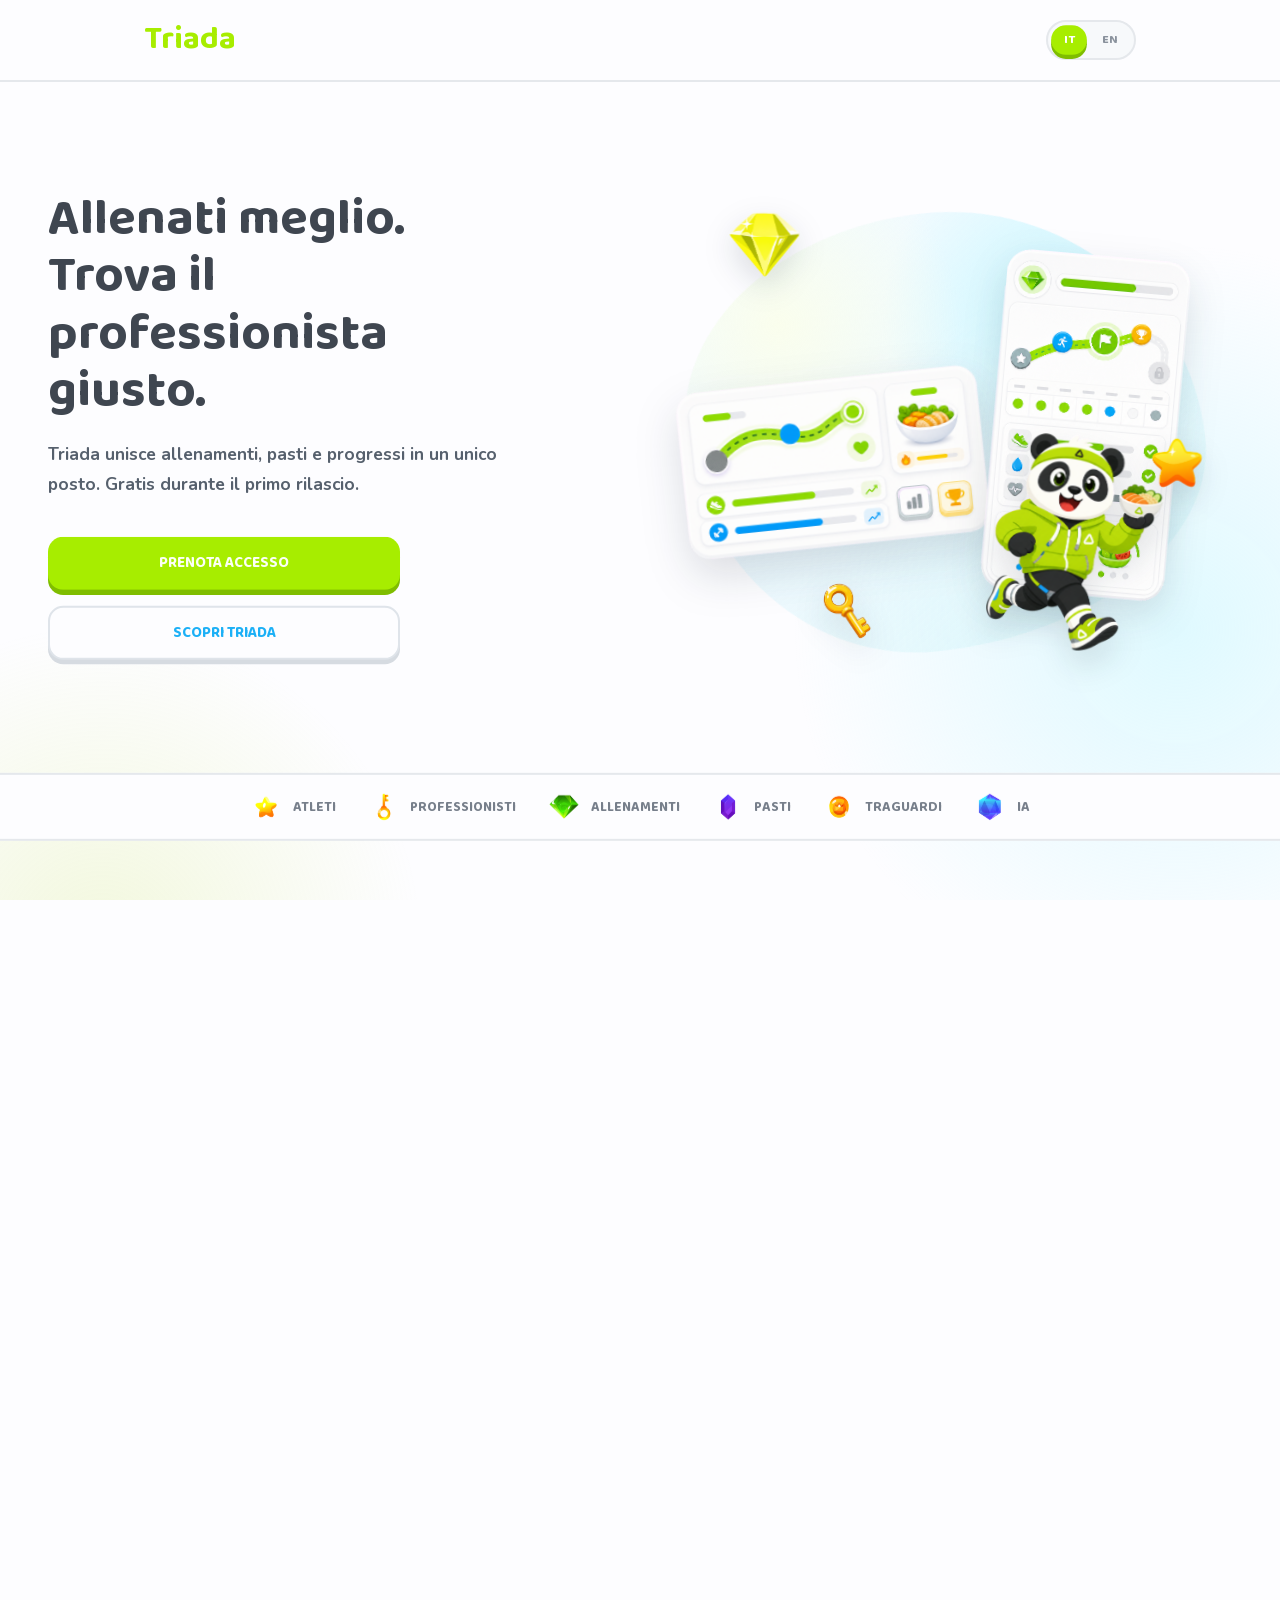
==== commit 9ca2589e: "Deploy Triada frontend" ====
--- a/index.html
+++ b/index.html
@@ -1 +1 @@
-<!DOCTYPE html><html  lang="it-IT" dir="ltr"><head><meta charset="utf-8"><meta name="viewport" content="width=device-width, initial-scale=1"><title>Triada, allenati e trova professionisti gratis · Triada</title><script src="https://client.crisp.chat/l.js" async type="text/javascript"></script><script type="text/javascript">window.$crisp=[];window.CRISP_WEBSITE_ID="d5742b08-4805-43db-9907-e77cffa4b4d6";</script><style id="nuxt-ui-colors">@layer theme{:root,:host{--ui-color-primary-50:var(--color-green-50,oklch(98.2% .018 155.826));--ui-color-primary-100:var(--color-green-100,oklch(96.2% .044 156.743));--ui-color-primary-200:var(--color-green-200,oklch(92.5% .084 155.995));--ui-color-primary-300:var(--color-green-300,oklch(87.1% .15 154.449));--ui-color-primary-400:var(--color-green-400,oklch(79.2% .209 151.711));--ui-color-primary-500:var(--color-green-500,oklch(72.3% .219 149.579));--ui-color-primary-600:var(--color-green-600,oklch(62.7% .194 149.214));--ui-color-primary-700:var(--color-green-700,oklch(52.7% .154 150.069));--ui-color-primary-800:var(--color-green-800,oklch(44.8% .119 151.328));--ui-color-primary-900:var(--color-green-900,oklch(39.3% .095 152.535));--ui-color-primary-950:var(--color-green-950,oklch(26.6% .065 152.934));--ui-color-secondary-50:var(--color-blue-50,oklch(97% .014 254.604));--ui-color-secondary-100:var(--color-blue-100,oklch(93.2% .032 255.585));--ui-color-secondary-200:var(--color-blue-200,oklch(88.2% .059 254.128));--ui-color-secondary-300:var(--color-blue-300,oklch(80.9% .105 251.813));--ui-color-secondary-400:var(--color-blue-400,oklch(70.7% .165 254.624));--ui-color-secondary-500:var(--color-blue-500,oklch(62.3% .214 259.815));--ui-color-secondary-600:var(--color-blue-600,oklch(54.6% .245 262.881));--ui-color-secondary-700:var(--color-blue-700,oklch(48.8% .243 264.376));--ui-color-secondary-800:var(--color-blue-800,oklch(42.4% .199 265.638));--ui-color-secondary-900:var(--color-blue-900,oklch(37.9% .146 265.522));--ui-color-secondary-950:var(--color-blue-950,oklch(28.2% .091 267.935));--ui-color-success-50:var(--color-green-50,oklch(98.2% .018 155.826));--ui-color-success-100:var(--color-green-100,oklch(96.2% .044 156.743));--ui-color-success-200:var(--color-green-200,oklch(92.5% .084 155.995));--ui-color-success-300:var(--color-green-300,oklch(87.1% .15 154.449));--ui-color-success-400:var(--color-green-400,oklch(79.2% .209 151.711));--ui-color-success-500:var(--color-green-500,oklch(72.3% .219 149.579));--ui-color-success-600:var(--color-green-600,oklch(62.7% .194 149.214));--ui-color-success-700:var(--color-green-700,oklch(52.7% .154 150.069));--ui-color-success-800:var(--color-green-800,oklch(44.8% .119 151.328));--ui-color-success-900:var(--color-green-900,oklch(39.3% .095 152.535));--ui-color-success-950:var(--color-green-950,oklch(26.6% .065 152.934));--ui-color-info-50:var(--color-blue-50,oklch(97% .014 254.604));--ui-color-info-100:var(--color-blue-100,oklch(93.2% .032 255.585));--ui-color-info-200:var(--color-blue-200,oklch(88.2% .059 254.128));--ui-color-info-300:var(--color-blue-300,oklch(80.9% .105 251.813));--ui-color-info-400:var(--color-blue-400,oklch(70.7% .165 254.624));--ui-color-info-500:var(--color-blue-500,oklch(62.3% .214 259.815));--ui-color-info-600:var(--color-blue-600,oklch(54.6% .245 262.881));--ui-color-info-700:var(--color-blue-700,oklch(48.8% .243 264.376));--ui-color-info-800:var(--color-blue-800,oklch(42.4% .199 265.638));--ui-color-info-900:var(--color-blue-900,oklch(37.9% .146 265.522));--ui-color-info-950:var(--color-blue-950,oklch(28.2% .091 267.935));--ui-color-warning-50:var(--color-yellow-50,oklch(98.7% .026 102.212));--ui-color-warning-100:var(--color-yellow-100,oklch(97.3% .071 103.193));--ui-color-warning-200:var(--color-yellow-200,oklch(94.5% .129 101.54));--ui-color-warning-300:var(--color-yellow-300,oklch(90.5% .182 98.111));--ui-color-warning-400:var(--color-yellow-400,oklch(85.2% .199 91.936));--ui-color-warning-500:var(--color-yellow-500,oklch(79.5% .184 86.047));--ui-color-warning-600:var(--color-yellow-600,oklch(68.1% .162 75.834));--ui-color-warning-700:var(--color-yellow-700,oklch(55.4% .135 66.442));--ui-color-warning-800:var(--color-yellow-800,oklch(47.6% .114 61.907));--ui-color-warning-900:var(--color-yellow-900,oklch(42.1% .095 57.708));--ui-color-warning-950:var(--color-yellow-950,oklch(28.6% .066 53.813));--ui-color-error-50:var(--color-red-50,oklch(97.1% .013 17.38));--ui-color-error-100:var(--color-red-100,oklch(93.6% .032 17.717));--ui-color-error-200:var(--color-red-200,oklch(88.5% .062 18.334));--ui-color-error-300:var(--color-red-300,oklch(80.8% .114 19.571));--ui-color-error-400:var(--color-red-400,oklch(70.4% .191 22.216));--ui-color-error-500:var(--color-red-500,oklch(63.7% .237 25.331));--ui-color-error-600:var(--color-red-600,oklch(57.7% .245 27.325));--ui-color-error-700:var(--color-red-700,oklch(50.5% .213 27.518));--ui-color-error-800:var(--color-red-800,oklch(44.4% .177 26.899));--ui-color-error-900:var(--color-red-900,oklch(39.6% .141 25.723));--ui-color-error-950:var(--color-red-950,oklch(25.8% .092 26.042));--ui-color-neutral-50:var(--color-slate-50,oklch(98.4% .003 247.858));--ui-color-neutral-100:var(--color-slate-100,oklch(96.8% .007 247.896));--ui-color-neutral-200:var(--color-slate-200,oklch(92.9% .013 255.508));--ui-color-neutral-300:var(--color-slate-300,oklch(86.9% .022 252.894));--ui-color-neutral-400:var(--color-slate-400,oklch(70.4% .04 256.788));--ui-color-neutral-500:var(--color-slate-500,oklch(55.4% .046 257.417));--ui-color-neutral-600:var(--color-slate-600,oklch(44.6% .043 257.281));--ui-color-neutral-700:var(--color-slate-700,oklch(37.2% .044 257.287));--ui-color-neutral-800:var(--color-slate-800,oklch(27.9% .041 260.031));--ui-color-neutral-900:var(--color-slate-900,oklch(20.8% .042 265.755));--ui-color-neutral-950:var(--color-slate-950,oklch(12.9% .042 264.695))}:root,:host,.light{--ui-primary:var(--ui-color-primary-500);--ui-secondary:var(--ui-color-secondary-500);--ui-success:var(--ui-color-success-500);--ui-info:var(--ui-color-info-500);--ui-warning:var(--ui-color-warning-500);--ui-error:var(--ui-color-error-500)}.dark{--ui-primary:var(--ui-color-primary-400);--ui-secondary:var(--ui-color-secondary-400);--ui-success:var(--ui-color-success-400);--ui-info:var(--ui-color-info-400);--ui-warning:var(--ui-color-warning-400);--ui-error:var(--ui-color-error-400)}}</style><style>.footer-cta[data-v-a6ea1404]{background:#fdfdff;isolation:isolate;min-height:48rem;overflow:hidden;position:relative;text-align:center}.footer-wave[data-v-a6ea1404]{background:var(--triada-green);border-radius:52% 48% 0 0/35% 35% 0 0;height:min(43vw,27rem);inset:auto -8vw 0;position:absolute;transform-origin:center bottom;z-index:-1}.footer-wave[data-v-a6ea1404]:before{background:#fdfdff;border-radius:0 0 999px 999px;content:"";height:16rem;left:35%;position:absolute;top:-9rem;width:30%}.footer-title[data-v-a6ea1404]{color:var(--triada-heading-lime);font-family:var(--font-display);font-size:clamp(3rem,6vw,5.8rem);font-weight:900;line-height:1.06}@media(max-width:860px){.footer-cta[data-v-a6ea1404]{min-height:43rem}.footer-cta .duo-button[data-v-a6ea1404]{min-width:min(18rem,100%)}.footer-title[data-v-a6ea1404]{font-size:clamp(2.55rem,12vw,4rem)}}</style><link rel="stylesheet" href="/_nuxt/entry.bxhVQOJK.css" crossorigin><link rel="preload" as="fetch" crossorigin="anonymous" href="/_payload.json?773f6ddc-d980-46a4-bf24-7064e43fdfb6"><link rel="modulepreload" as="script" crossorigin href="/_nuxt/BOYjiOl_.js"><script type="module" src="/_nuxt/BOYjiOl_.js" crossorigin></script><link rel="icon" type="image/x-icon" href="/favicon.ico"><link rel="shortcut icon" type="image/x-icon" href="/favicon.ico"><link rel="apple-touch-icon" href="/images/athlete_transparent.png"><meta name="theme-color" content="#a7ed00"><meta name="application-name" content="Triada"><meta name="apple-mobile-web-app-title" content="Triada"><meta name="author" content="Triada"><meta name="color-scheme" content="light"><meta name="robots" content="index, follow, max-image-preview:large, max-snippet:-1, max-video-preview:-1"><meta property="og:type" content="website"><meta property="og:site_name" content="Triada"><meta property="og:image" content="https://triada.app/images/athlete_transparent.png"><meta name="twitter:card" content="summary_large_image"><meta name="twitter:image" content="https://triada.app/images/athlete_transparent.png"><meta property="og:title" content="Triada, allenati e trova professionisti gratis"><meta name="twitter:title" content="Triada, allenati e trova professionisti gratis"><meta name="description" content="Triada collega atleti, coach, nutrizionisti e professionisti con strumenti semplici per allenamenti, pasti, progressi e collaborazione."><meta property="og:description" content="Triada collega atleti, coach, nutrizionisti e professionisti con strumenti semplici per allenamenti, pasti, progressi e collaborazione."><meta name="twitter:description" content="Triada collega atleti, coach, nutrizionisti e professionisti con strumenti semplici per allenamenti, pasti, progressi e collaborazione."><meta name="keywords" content="Triada, app allenamento, trova coach online, nutrizionista sportivo, personal trainer, schede allenamento, dieta sportiva, progressi fitness, piattaforma atleti, professionisti sport"><meta property="og:locale" content="it_IT"><link rel="canonical" href="https://triada.app/"><meta property="og:url" content="https://triada.app/"><script id="unhead:payload" type="application/json">{"titleTemplate":"%s · Triada"}</script><script>"use strict";(()=>{const t=window,e=document.documentElement,c=["dark","light"],n=getStorageValue("localStorage","nuxt-color-mode")||"light";let i=n==="system"?u():n;const r=e.getAttribute("data-color-mode-forced");r&&(i=r),l(i),t["__NUXT_COLOR_MODE__"]={preference:n,value:i,getColorScheme:u,addColorScheme:l,removeColorScheme:d};function l(o){const s=""+o+"",a="";e.classList?e.classList.add(s):e.className+=" "+s,a&&e.setAttribute("data-"+a,o)}function d(o){const s=""+o+"",a="";e.classList?e.classList.remove(s):e.className=e.className.replace(new RegExp(s,"g"),""),a&&e.removeAttribute("data-"+a)}function f(o){return t.matchMedia("(prefers-color-scheme"+o+")")}function u(){if(t.matchMedia&&f("").media!=="not all"){for(const o of c)if(f(":"+o).matches)return o}return"light"}})();function getStorageValue(t,e){switch(t){case"localStorage":return window.localStorage.getItem(e);case"sessionStorage":return window.sessionStorage.getItem(e);case"cookie":return getCookie(e);default:return null}}function getCookie(t){const c=("; "+window.document.cookie).split("; "+t+"=");if(c.length===2)return c.pop()?.split(";").shift()}</script></head><body><div id="__nuxt" class="isolate"><!--[--><!--[--><!--[--><!--[--><!--[--><div id="smooth-wrapper"><header data-site-header class="fixed inset-x-0 top-0 z-50 border-b-2 border-[#e5e8ec] bg-[#fdfdff]/95 backdrop-blur"><div class="duo-container flex h-20 items-center justify-between gap-4"><a href="#top" class="flex items-center gap-3" aria-label="Triada home"><span class="font-display text-[2rem] font-black leading-none text-[var(--triada-green)]">Triada</span></a><div class="flex items-center gap-3"><div class="hidden items-center gap-1 rounded-full border-2 border-[#e5e8ec] bg-[#f7f9fb] p-1 sm:flex" aria-label="Lingua sito" role="group"><!--[--><button type="button" aria-pressed="true" class="bg-[var(--triada-green)] text-white shadow-[0_4px_0_var(--triada-green-dark)] scale-105 rounded-full px-3 py-1.5 font-display text-xs font-black uppercase transition-all duration-300 ease-out">it</button><button type="button" aria-pressed="false" class="text-[#8a929d] hover:text-[#111c2d] hover:bg-white/50 active:scale-95 rounded-full px-3 py-1.5 font-display text-xs font-black uppercase transition-all duration-300 ease-out">en</button><!--]--></div><a href="https://docs.google.com/forms/d/e/1FAIpQLSe4wfysXglRvKfpsG8M5rA2Ft_gFauYuPVgkUZ2_eV339xflA/viewform?usp=publish-editor" target="_blank" rel="noopener" class="duo-button duo-button-primary nav-cta hidden xl:inline-flex">Prenota accesso</a></div></div></header><div id="smooth-content" class="triada-page"><main id="top"><section class="hero-stage"><div class="duo-container-wide grid items-center gap-10 lg:grid-cols-[1fr_1.05fr]"><div class="hero-copy max-w-[31rem] lg:justify-self-start"><h1 class="font-display text-[clamp(2.1rem,4vw,3.5rem)] font-black leading-[1.12] text-[#3f4650]" data-reveal>Allenati meglio. Trova il professionista giusto.</h1><p class="hero-body mt-5" data-reveal>Triada unisce allenamenti, pasti e progressi in un unico posto. Gratis durante il primo rilascio.</p><div class="mt-9 grid max-w-[22rem] gap-4" data-reveal><a href="https://docs.google.com/forms/d/e/1FAIpQLSe4wfysXglRvKfpsG8M5rA2Ft_gFauYuPVgkUZ2_eV339xflA/viewform?usp=publish-editor" target="_blank" rel="noopener" class="duo-button duo-button-primary">Prenota accesso</a><a href="#story" class="duo-button duo-button-secondary">Scopri Triada</a></div></div><div class="hero-art order-first lg:order-last" data-reveal><img src="/images/triada-panel.svg" alt="" class="hero-panel" data-float><img src="/images/triada-phone.svg" alt="" class="hero-phone" data-float><img src="/images/athlete_transparent.png" alt="" class="hero-panda" data-character><img src="/images/icon_gems/gem_1.png" alt="" class="float-asset absolute left-[10%] top-[18%] w-14" data-float><img src="/images/icon_gems/coin.png" alt="" class="float-asset absolute right-[15%] top-[12%] w-16" data-float><img src="/images/icon_gems/star.png" alt="" class="float-asset absolute bottom-[19%] right-[5%] w-12" data-float><img src="/images/icon_gems/key.png" alt="" class="float-asset absolute bottom-[6%] left-[22%] w-12" data-float></div></div><div class="audience-strip mt-12 lg:mt-16 w-full"><div class="duo-container"><div class="strip-scroll flex items-center justify-center w-full" aria-label="Triada categories"><!--[--><span class="strip-item"><img src="/images/icon_gems/star.png" alt="" class="size-8 object-contain"> Atleti</span><span class="strip-item"><img src="/images/icon_gems/key.png" alt="" class="size-8 object-contain"> Professionisti</span><span class="strip-item"><img src="/images/icon_gems/gem_1.png" alt="" class="size-8 object-contain"> Allenamenti</span><span class="strip-item"><img src="/images/icon_gems/gem_2.png" alt="" class="size-8 object-contain"> Pasti</span><span class="strip-item"><img src="/images/icon_gems/coin.png" alt="" class="size-8 object-contain"> Traguardi</span><span class="strip-item"><img src="/images/icon_gems/gem_4.png" alt="" class="size-8 object-contain"> IA</span><span class="strip-item"><img src="/images/icon_gems/star.png" alt="" class="size-8 object-contain"> Atleti</span><span class="strip-item"><img src="/images/icon_gems/key.png" alt="" class="size-8 object-contain"> Professionisti</span><span class="strip-item"><img src="/images/icon_gems/gem_1.png" alt="" class="size-8 object-contain"> Allenamenti</span><span class="strip-item"><img src="/images/icon_gems/gem_2.png" alt="" class="size-8 object-contain"> Pasti</span><span class="strip-item"><img src="/images/icon_gems/coin.png" alt="" class="size-8 object-contain"> Traguardi</span><span class="strip-item"><img src="/images/icon_gems/gem_4.png" alt="" class="size-8 object-contain"> IA</span><!--]--></div></div></div></section><!--[--><section id="story" class="story-section" data-section><div class="duo-container-wide story-grid"><div class="story-copy" data-scroll-reveal><h2 class="story-title">Gratis. chiaro. immediato.</h2><p class="story-body">Tieni traccia di allenamenti e pasti in pochi tocchi, senza trasformare ogni aggiornamento in un lavoro.</p></div><div class="story-art" data-scroll-reveal><img src="/images/triada-phone.svg" alt="" class="right-0 top-2 w-[42%] rotate-[8deg] story-prop" data-float><img src="/images/personal_transparent.png" alt="" class="story-asset-main"><img src="/images/icon_gems/gem_1.png" alt="" class="float-asset absolute left-[12%] top-[14%] w-14" data-float><img src="/images/icon_gems/coin.png" alt="" class="float-asset absolute bottom-[12%] right-[13%] w-14" data-float></div></div></section><section class="story-section" data-section><div class="reverse duo-container-wide story-grid"><div class="lg:order-2 story-copy" data-scroll-reveal><h2 class="story-title">Da atleti per atleti!</h2><p class="story-body">Siamo atleti e professionisti: progettiamo Triada per lasciarti concentrare su salute, costanza e risultati reali.</p></div><div class="lg:order-1 story-art" data-scroll-reveal><img src="/images/triada-panel.svg" alt="" class="left-0 top-4 w-[62%] -rotate-[10deg] story-prop" data-float><img src="/images/athlete_transparent.png" alt="" class="story-asset-main"><img src="/images/icon_gems/coin.png" alt="" class="float-asset absolute left-[12%] top-[14%] w-14" data-float><img src="/images/icon_gems/coin.png" alt="" class="float-asset absolute bottom-[12%] right-[13%] w-14" data-float></div></div></section><section class="story-section blue-band" data-section><div class="duo-container-wide story-grid"><div class="story-copy" data-scroll-reveal><h2 class="story-title">Mostra i progressi che contano.</h2><p class="story-body">Raccogli risultati, note e momenti chiave in un flusso semplice da condividere con chi ti segue.</p></div><div class="story-art" data-scroll-reveal><img src="/images/triada-panel.svg" alt="" class="right-0 top-8 w-[64%] rotate-[7deg] story-prop" data-float><img src="/images/personal_transparent.png" alt="" class="story-asset-main"><img src="/images/icon_gems/star.png" alt="" class="float-asset absolute left-[12%] top-[14%] w-14" data-float><img src="/images/icon_gems/coin.png" alt="" class="float-asset absolute bottom-[12%] right-[13%] w-14" data-float></div></div></section><section class="story-section" data-section><div class="reverse duo-container-wide story-grid"><div class="lg:order-2 story-copy" data-scroll-reveal><h2 class="story-title">Non devi sentirti solo.</h2><p class="story-body">Cerca un professionista o porta il tuo team con te nella prima piattaforma che vi mette davvero in contatto.</p></div><div class="lg:order-1 story-art" data-scroll-reveal><img src="/images/triada-phone.svg" alt="" class="left-2 top-0 w-[38%] -rotate-[8deg] story-prop" data-float><img src="/images/doctor_transparent.png" alt="" class="story-asset-main"><img src="/images/icon_gems/key.png" alt="" class="float-asset absolute left-[12%] top-[14%] w-14" data-float><img src="/images/icon_gems/coin.png" alt="" class="float-asset absolute bottom-[12%] right-[13%] w-14" data-float></div></div></section><!--]--><section class="super-band py-[clamp(9rem,16vw,15rem)]" data-section><div class="duo-container-wide super-grid"><div class="super-art" data-scroll-reveal><img src="/images/personal_transparent.png" alt="" class="super-character" data-character><img src="/images/triada-phone.svg" alt="" class="super-device" data-float><img src="/images/icon_gems/gem_4.png" alt="" class="float-asset super-gem-one" data-float><img src="/images/icon_gems/key.png" alt="" class="float-asset super-gem-two" data-float></div><div class="super-copy" data-scroll-reveal><p class="super-eyebrow">Segui con noi</p><h2 class="super-title mt-3">SUPER TRIADA</h2><p class="mt-8 max-w-[34rem] text-lg font-bold leading-8 text-white/82">Per coach, nutrizionisti e professionisti: meno strumenti sparsi, piu tempo per seguire davvero atleti e clienti.</p><a href="https://docs.google.com/forms/d/e/1FAIpQLSe4wfysXglRvKfpsG8M5rA2Ft_gFauYuPVgkUZ2_eV339xflA/viewform?usp=publish-editor" target="_blank" rel="noopener" class="duo-button duo-button-primary mt-9">Prenota accesso</a></div></div></section><!--[--><section class="story-section" data-section><div class="reverse duo-container-wide story-grid"><div class="lg:order-2 story-copy" data-scroll-reveal><h2 class="story-title">Prova senza pressione.</h2><p class="story-body">Entra nel primo rilascio, esplora la suite professionale e valuta Triada sul tuo lavoro reale.</p></div><div class="lg:order-1 story-art" data-scroll-reveal><img src="/images/icon_gems/chest_1.png" alt="" class="left-[8%] top-[7%] w-[38%] -rotate-[9deg] story-prop" data-float><img src="/images/doctor_transparent.png" alt="" class="story-asset-main"><img src="/images/icon_gems/gem_3.png" alt="" class="float-asset absolute left-[12%] top-[14%] w-14" data-float><img src="/images/icon_gems/coin.png" alt="" class="float-asset absolute bottom-[12%] right-[13%] w-14" data-float></div></div></section><section class="story-section blue-band" data-section><div class="duo-container-wide story-grid"><div class="story-copy" data-scroll-reveal><h2 class="story-title">Tutti gli strumenti di cui hai bisogno.</h2><p class="story-body">Schede, diete, CRM, conversazioni, abbonamenti e supporto IA nello stesso flusso operativo.</p></div><div class="story-art" data-scroll-reveal><img src="/images/triada-panel.svg" alt="" class="left-[8%] top-[7%] w-[38%] -rotate-[9deg] story-prop" data-float><img src="/images/doctor_transparent.png" alt="" class="story-asset-main"><img src="/images/icon_gems/gem_4.png" alt="" class="float-asset absolute left-[12%] top-[14%] w-14" data-float><img src="/images/icon_gems/coin.png" alt="" class="float-asset absolute bottom-[12%] right-[13%] w-14" data-float></div></div></section><section class="story-section" data-section><div class="reverse duo-container-wide story-grid"><div class="lg:order-2 story-copy" data-scroll-reveal><h2 class="story-title">Spostati senza limiti.</h2><p class="story-body">Importa ed esporta il tuo lavoro velocemente, senza perdere cio che hai costruito su altre piattaforme.</p></div><div class="lg:order-1 story-art" data-scroll-reveal><img src="/images/icon_gems/chest_4.png" alt="" class="left-[8%] top-[7%] w-[38%] -rotate-[9deg] story-prop" data-float><img src="/images/personal_transparent.png" alt="" class="story-asset-main"><img src="/images/icon_gems/coin.png" alt="" class="float-asset absolute left-[12%] top-[14%] w-14" data-float><img src="/images/icon_gems/coin.png" alt="" class="float-asset absolute bottom-[12%] right-[13%] w-14" data-float></div></div></section><!--]--><section class="footer-cta pt-[clamp(5rem,10vw,8rem)]" data-section data-v-a6ea1404><div class="duo-container relative z-10" data-scroll-reveal data-v-a6ea1404><h2 class="footer-title" data-v-a6ea1404>partecipa al primo rilascio</h2><a href="https://docs.google.com/forms/d/e/1FAIpQLSe4wfysXglRvKfpsG8M5rA2Ft_gFauYuPVgkUZ2_eV339xflA/viewform?usp=publish-editor" target="_blank" rel="noopener" class="duo-button duo-button-primary mt-10 min-w-[18rem]" data-v-a6ea1404>Prenota ora</a></div><div class="pointer-events-none absolute inset-x-0 bottom-[17rem] z-10 mx-auto h-[17rem] max-w-[56rem]" data-v-a6ea1404><img src="/images/icon_gems/chest_3.png" alt="" class="float-asset absolute left-[7%] top-[35%] w-28" data-float data-v-a6ea1404><img src="/images/icon_gems/coin.png" alt="" class="float-asset absolute left-[28%] top-[18%] w-16" data-float data-v-a6ea1404><img src="/images/triada-phone.svg" alt="" class="absolute left-1/2 top-[92%] w-36 -translate-x-1/2" data-float data-v-a6ea1404><img src="/images/icon_gems/gem_2.png" alt="" class="float-asset absolute right-[24%] top-[28%] w-14" data-float data-v-a6ea1404><img src="/images/icon_gems/star.png" alt="" class="float-asset absolute right-[9%] top-[42%] w-12" data-float data-v-a6ea1404></div><div class="footer-wave" data-v-a6ea1404></div><footer class="absolute inset-x-0 bottom-8 z-10" data-v-a6ea1404><div class="duo-container flex flex-col items-center justify-between gap-4 text-white sm:flex-row" data-v-a6ea1404><p class="font-display text-2xl font-black text-[var(--triada-heading-lime)] sm:text-white" data-v-a6ea1404>Triada</p><p class="max-w-[28rem] text-sm font-bold" data-v-a6ea1404>Allenamento, nutrizione e professionisti nello stesso ritmo.</p><p class="text-sm font-bold" data-v-a6ea1404>© 2026 Triada. Tutti i diritti riservati.</p></div></footer></section></main></div></div><!--]--><!--]--><!--[--><!--]--><!--v-if--><!--]--><!--[--><!--]--><!--]--><!--]--></div><div id="teleports"></div><script>window.__NUXT__={};window.__NUXT__.config={public:{vgsap:{},"nuxt-seo-utils-version":"8.1.11","seo-utils":{canonicalQueryWhitelist:["page","sort","filter","search","q","category","tag"],canonicalLowercase:true,tagPriority:"low",separator:"",titleSeparator:""},i18n:{baseUrl:"",defaultLocale:"it",rootRedirect:"",redirectStatusCode:302,skipSettingLocaleOnNavigate:false,locales:[{code:"it",name:"Italiano",language:"it-IT"},{code:"en",name:"English",language:"en-US"}],detectBrowserLanguage:{alwaysRedirect:false,cookieCrossOrigin:false,cookieDomain:"",cookieKey:"triada_locale",cookieSecure:false,fallbackLocale:"it",redirectOn:"root",useCookie:true},experimental:{localeDetector:"",typedPages:true,typedOptionsAndMessages:false,alternateLinkCanonicalQueries:true,devCache:false,cacheLifetime:"",stripMessagesPayload:false,preload:false,strictSeo:false,nitroContextDetection:true,httpCacheDuration:10,compactRoutes:false},domainLocales:{it:{domain:""},en:{domain:""}}},"nuxt-robots":{version:"6.0.8",isNuxtContentV2:false,debug:false,credits:true,groups:[{comment:[],disallow:[""],allow:["/","/en/"],userAgent:["*"],contentUsage:[],contentSignal:[],_indexable:true,_rules:[{pattern:"/",allow:true},{pattern:"/en/",allow:true}],_normalized:true}],sitemap:["/sitemap_index.xml","/sitemap_index.xml"],header:true,robotsEnabledValue:"index, follow, max-image-preview:large, max-snippet:-1, max-video-preview:-1",robotsDisabledValue:"noindex, nofollow",cacheControl:"max-age=14400, must-revalidate",botDetection:true,pageMetaRobots:{}},"nuxt-og-image":{defaults:{emojis:"noto",extension:"png",width:1200,height:600,cacheMaxAgeSeconds:259200},hasServerRuntime:true}},app:{baseURL:"/",buildId:"773f6ddc-d980-46a4-bf24-7064e43fdfb6",buildAssetsDir:"/_nuxt/",cdnURL:""}}</script><script type="application/ld+json" data-nuxt-schema-org="true" data-hid="schema-org-graph">{"@context":"https://schema.org","@graph":[{"@id":"https://triada.app/index#website","@type":"WebSite","description":"Triada connects athletes, coaches, nutritionists and professionals with simple tools for training, meals, progress tracking and collaboration.","inLanguage":"it-IT","name":"Triada","url":"https://triada.app/index","publisher":{"@id":"https://triada.app/#identity"},"workTranslation":[{"@id":"https://triada.app/index#website"},{"@id":"https://triada.app/index#website"}]},{"@id":"https://triada.app/#webpage","@type":"WebPage","description":"Triada collega atleti, coach, nutrizionisti e professionisti con strumenti semplici per allenamenti, pasti, progressi e collaborazione.","name":"Triada, allenati e trova professionisti gratis","url":"https://triada.app/","about":{"@id":"https://triada.app/#identity"},"isPartOf":{"@id":"https://triada.app/index#website"},"potentialAction":[{"@type":"ReadAction","target":["https://triada.app/"]}],"primaryImageOfPage":{"@id":"https://triada.app/#logo"}},{"@id":"https://triada.app/#identity","@type":"Organization","description":"Triada connects athletes, coaches, nutritionists and professionals with simple tools for training, meals, progress tracking and collaboration.","name":"Triada","url":"https://triada.app","image":{"@id":"https://triada.app/#/schema/image/1"}},{"@id":"https://triada.app/#/schema/image/1","@type":"ImageObject","contentUrl":"https://triada.app/images/athlete_transparent.png","inLanguage":"it-IT","url":"https://triada.app/images/athlete_transparent.png"},{"@id":"https://triada.app/#logo","@type":"ImageObject","caption":"Triada","contentUrl":"https://triada.app/favicon.ico","inLanguage":"it-IT","url":"https://triada.app/favicon.ico"},{"@id":"https://triada.app/#organization","@type":"Organization","logo":"https://triada.app/favicon.ico","name":"Triada","url":"https://triada.app"}]}</script><script type="application/json" data-nuxt-data="nuxt-app" data-ssr="true" id="__NUXT_DATA__" data-src="/_payload.json?773f6ddc-d980-46a4-bf24-7064e43fdfb6">[{"state":1,"once":25,"_errors":26,"serverRendered":5,"path":28,"prerenderedAt":29},["Reactive",2],{"$scolor-mode":3,"$si18n:cached-locale-configs":7,"$si18n:resolved-locale":12,"$snuxt-seo-utils:routeRules":13,"$stoasts":14,"$ssite-config":15},{"preference":4,"value":4,"unknown":5,"forced":6},"light",true,false,{"it":8,"en":10},{"fallbacks":9,"cacheable":5},[],{"fallbacks":11,"cacheable":5},[],"",{"head":-1,"seoMeta":-1},[],{"_priority":16,"currentLocale":20,"defaultLocale":20,"description":21,"env":22,"name":23,"url":24},{"env":17,"url":18,"name":18,"description":18,"defaultLocale":19,"currentLocale":19},-15,-3,-2,"it-IT","Triada connects athletes, coaches, nutritionists and professionals with simple tools for training, meals, progress tracking and collaboration.","production","Triada","https://triada.app",["Set"],["ShallowReactive",27],{},"/",1779468748108]</script></body></html>+<!DOCTYPE html><html  lang="it-IT" dir="ltr"><head><meta charset="utf-8"><meta name="viewport" content="width=device-width, initial-scale=1"><title>Triada, allenati e trova professionisti gratis · Triada</title><script src="https://client.crisp.chat/l.js" async type="text/javascript"></script><script type="text/javascript">window.$crisp=[];window.CRISP_WEBSITE_ID="d5742b08-4805-43db-9907-e77cffa4b4d6";</script><style id="nuxt-ui-colors">@layer theme{:root,:host{--ui-color-primary-50:var(--color-green-50,oklch(98.2% .018 155.826));--ui-color-primary-100:var(--color-green-100,oklch(96.2% .044 156.743));--ui-color-primary-200:var(--color-green-200,oklch(92.5% .084 155.995));--ui-color-primary-300:var(--color-green-300,oklch(87.1% .15 154.449));--ui-color-primary-400:var(--color-green-400,oklch(79.2% .209 151.711));--ui-color-primary-500:var(--color-green-500,oklch(72.3% .219 149.579));--ui-color-primary-600:var(--color-green-600,oklch(62.7% .194 149.214));--ui-color-primary-700:var(--color-green-700,oklch(52.7% .154 150.069));--ui-color-primary-800:var(--color-green-800,oklch(44.8% .119 151.328));--ui-color-primary-900:var(--color-green-900,oklch(39.3% .095 152.535));--ui-color-primary-950:var(--color-green-950,oklch(26.6% .065 152.934));--ui-color-secondary-50:var(--color-blue-50,oklch(97% .014 254.604));--ui-color-secondary-100:var(--color-blue-100,oklch(93.2% .032 255.585));--ui-color-secondary-200:var(--color-blue-200,oklch(88.2% .059 254.128));--ui-color-secondary-300:var(--color-blue-300,oklch(80.9% .105 251.813));--ui-color-secondary-400:var(--color-blue-400,oklch(70.7% .165 254.624));--ui-color-secondary-500:var(--color-blue-500,oklch(62.3% .214 259.815));--ui-color-secondary-600:var(--color-blue-600,oklch(54.6% .245 262.881));--ui-color-secondary-700:var(--color-blue-700,oklch(48.8% .243 264.376));--ui-color-secondary-800:var(--color-blue-800,oklch(42.4% .199 265.638));--ui-color-secondary-900:var(--color-blue-900,oklch(37.9% .146 265.522));--ui-color-secondary-950:var(--color-blue-950,oklch(28.2% .091 267.935));--ui-color-success-50:var(--color-green-50,oklch(98.2% .018 155.826));--ui-color-success-100:var(--color-green-100,oklch(96.2% .044 156.743));--ui-color-success-200:var(--color-green-200,oklch(92.5% .084 155.995));--ui-color-success-300:var(--color-green-300,oklch(87.1% .15 154.449));--ui-color-success-400:var(--color-green-400,oklch(79.2% .209 151.711));--ui-color-success-500:var(--color-green-500,oklch(72.3% .219 149.579));--ui-color-success-600:var(--color-green-600,oklch(62.7% .194 149.214));--ui-color-success-700:var(--color-green-700,oklch(52.7% .154 150.069));--ui-color-success-800:var(--color-green-800,oklch(44.8% .119 151.328));--ui-color-success-900:var(--color-green-900,oklch(39.3% .095 152.535));--ui-color-success-950:var(--color-green-950,oklch(26.6% .065 152.934));--ui-color-info-50:var(--color-blue-50,oklch(97% .014 254.604));--ui-color-info-100:var(--color-blue-100,oklch(93.2% .032 255.585));--ui-color-info-200:var(--color-blue-200,oklch(88.2% .059 254.128));--ui-color-info-300:var(--color-blue-300,oklch(80.9% .105 251.813));--ui-color-info-400:var(--color-blue-400,oklch(70.7% .165 254.624));--ui-color-info-500:var(--color-blue-500,oklch(62.3% .214 259.815));--ui-color-info-600:var(--color-blue-600,oklch(54.6% .245 262.881));--ui-color-info-700:var(--color-blue-700,oklch(48.8% .243 264.376));--ui-color-info-800:var(--color-blue-800,oklch(42.4% .199 265.638));--ui-color-info-900:var(--color-blue-900,oklch(37.9% .146 265.522));--ui-color-info-950:var(--color-blue-950,oklch(28.2% .091 267.935));--ui-color-warning-50:var(--color-yellow-50,oklch(98.7% .026 102.212));--ui-color-warning-100:var(--color-yellow-100,oklch(97.3% .071 103.193));--ui-color-warning-200:var(--color-yellow-200,oklch(94.5% .129 101.54));--ui-color-warning-300:var(--color-yellow-300,oklch(90.5% .182 98.111));--ui-color-warning-400:var(--color-yellow-400,oklch(85.2% .199 91.936));--ui-color-warning-500:var(--color-yellow-500,oklch(79.5% .184 86.047));--ui-color-warning-600:var(--color-yellow-600,oklch(68.1% .162 75.834));--ui-color-warning-700:var(--color-yellow-700,oklch(55.4% .135 66.442));--ui-color-warning-800:var(--color-yellow-800,oklch(47.6% .114 61.907));--ui-color-warning-900:var(--color-yellow-900,oklch(42.1% .095 57.708));--ui-color-warning-950:var(--color-yellow-950,oklch(28.6% .066 53.813));--ui-color-error-50:var(--color-red-50,oklch(97.1% .013 17.38));--ui-color-error-100:var(--color-red-100,oklch(93.6% .032 17.717));--ui-color-error-200:var(--color-red-200,oklch(88.5% .062 18.334));--ui-color-error-300:var(--color-red-300,oklch(80.8% .114 19.571));--ui-color-error-400:var(--color-red-400,oklch(70.4% .191 22.216));--ui-color-error-500:var(--color-red-500,oklch(63.7% .237 25.331));--ui-color-error-600:var(--color-red-600,oklch(57.7% .245 27.325));--ui-color-error-700:var(--color-red-700,oklch(50.5% .213 27.518));--ui-color-error-800:var(--color-red-800,oklch(44.4% .177 26.899));--ui-color-error-900:var(--color-red-900,oklch(39.6% .141 25.723));--ui-color-error-950:var(--color-red-950,oklch(25.8% .092 26.042));--ui-color-neutral-50:var(--color-slate-50,oklch(98.4% .003 247.858));--ui-color-neutral-100:var(--color-slate-100,oklch(96.8% .007 247.896));--ui-color-neutral-200:var(--color-slate-200,oklch(92.9% .013 255.508));--ui-color-neutral-300:var(--color-slate-300,oklch(86.9% .022 252.894));--ui-color-neutral-400:var(--color-slate-400,oklch(70.4% .04 256.788));--ui-color-neutral-500:var(--color-slate-500,oklch(55.4% .046 257.417));--ui-color-neutral-600:var(--color-slate-600,oklch(44.6% .043 257.281));--ui-color-neutral-700:var(--color-slate-700,oklch(37.2% .044 257.287));--ui-color-neutral-800:var(--color-slate-800,oklch(27.9% .041 260.031));--ui-color-neutral-900:var(--color-slate-900,oklch(20.8% .042 265.755));--ui-color-neutral-950:var(--color-slate-950,oklch(12.9% .042 264.695))}:root,:host,.light{--ui-primary:var(--ui-color-primary-500);--ui-secondary:var(--ui-color-secondary-500);--ui-success:var(--ui-color-success-500);--ui-info:var(--ui-color-info-500);--ui-warning:var(--ui-color-warning-500);--ui-error:var(--ui-color-error-500)}.dark{--ui-primary:var(--ui-color-primary-400);--ui-secondary:var(--ui-color-secondary-400);--ui-success:var(--ui-color-success-400);--ui-info:var(--ui-color-info-400);--ui-warning:var(--ui-color-warning-400);--ui-error:var(--ui-color-error-400)}}</style><style>.footer-cta[data-v-a6ea1404]{background:#fdfdff;isolation:isolate;min-height:48rem;overflow:hidden;position:relative;text-align:center}.footer-wave[data-v-a6ea1404]{background:var(--triada-green);border-radius:52% 48% 0 0/35% 35% 0 0;height:min(43vw,27rem);inset:auto -8vw 0;position:absolute;transform-origin:center bottom;z-index:-1}.footer-wave[data-v-a6ea1404]:before{background:#fdfdff;border-radius:0 0 999px 999px;content:"";height:16rem;left:35%;position:absolute;top:-9rem;width:30%}.footer-title[data-v-a6ea1404]{color:var(--triada-heading-lime);font-family:var(--font-display);font-size:clamp(3rem,6vw,5.8rem);font-weight:900;line-height:1.06}@media(max-width:860px){.footer-cta[data-v-a6ea1404]{min-height:43rem}.footer-cta .duo-button[data-v-a6ea1404]{min-width:min(18rem,100%)}.footer-title[data-v-a6ea1404]{font-size:clamp(2.55rem,12vw,4rem)}}</style><link rel="stylesheet" href="/_nuxt/entry.ZORiv7WQ.css" crossorigin><link rel="preload" as="fetch" crossorigin="anonymous" href="/_payload.json?f13d593c-2a08-43eb-b270-c6a682922f36"><link rel="modulepreload" as="script" crossorigin href="/_nuxt/BsWcMopP.js"><script type="module" src="/_nuxt/BsWcMopP.js" crossorigin></script><link rel="prefetch" as="script" crossorigin href="/_nuxt/CAk1dYw0.js"><link rel="icon" type="image/x-icon" href="/favicon.ico"><link rel="shortcut icon" type="image/x-icon" href="/favicon.ico"><link rel="apple-touch-icon" href="/images/athlete_transparent.png"><meta name="theme-color" content="#a7ed00"><meta name="application-name" content="Triada"><meta name="apple-mobile-web-app-title" content="Triada"><meta name="author" content="Triada"><meta name="color-scheme" content="light"><meta name="robots" content="index, follow, max-image-preview:large, max-snippet:-1, max-video-preview:-1"><meta property="og:type" content="website"><meta property="og:site_name" content="Triada"><meta property="og:image" content="https://triada.uniqua.dev/images/athlete_transparent.png"><meta name="twitter:card" content="summary_large_image"><meta name="twitter:image" content="https://triada.uniqua.dev/images/athlete_transparent.png"><meta property="og:title" content="Triada, allenati e trova professionisti gratis"><meta name="twitter:title" content="Triada, allenati e trova professionisti gratis"><meta name="description" content="Triada collega atleti, coach, nutrizionisti e professionisti con strumenti semplici per allenamenti, pasti, progressi e collaborazione."><meta property="og:description" content="Triada collega atleti, coach, nutrizionisti e professionisti con strumenti semplici per allenamenti, pasti, progressi e collaborazione."><meta name="twitter:description" content="Triada collega atleti, coach, nutrizionisti e professionisti con strumenti semplici per allenamenti, pasti, progressi e collaborazione."><meta name="keywords" content="Triada, app allenamento, trova coach online, nutrizionista sportivo, personal trainer, schede allenamento, dieta sportiva, progressi fitness, piattaforma atleti, professionisti sport"><meta property="og:locale" content="it_IT"><link rel="canonical" href="https://triada.uniqua.dev/"><meta property="og:url" content="https://triada.uniqua.dev/"><script id="unhead:payload" type="application/json">{"titleTemplate":"%s · Triada"}</script><script>"use strict";(()=>{const t=window,e=document.documentElement,c=["dark","light"],n=getStorageValue("localStorage","nuxt-color-mode")||"light";let i=n==="system"?u():n;const r=e.getAttribute("data-color-mode-forced");r&&(i=r),l(i),t["__NUXT_COLOR_MODE__"]={preference:n,value:i,getColorScheme:u,addColorScheme:l,removeColorScheme:d};function l(o){const s=""+o+"",a="";e.classList?e.classList.add(s):e.className+=" "+s,a&&e.setAttribute("data-"+a,o)}function d(o){const s=""+o+"",a="";e.classList?e.classList.remove(s):e.className=e.className.replace(new RegExp(s,"g"),""),a&&e.removeAttribute("data-"+a)}function f(o){return t.matchMedia("(prefers-color-scheme"+o+")")}function u(){if(t.matchMedia&&f("").media!=="not all"){for(const o of c)if(f(":"+o).matches)return o}return"light"}})();function getStorageValue(t,e){switch(t){case"localStorage":return window.localStorage.getItem(e);case"sessionStorage":return window.sessionStorage.getItem(e);case"cookie":return getCookie(e);default:return null}}function getCookie(t){const c=("; "+window.document.cookie).split("; "+t+"=");if(c.length===2)return c.pop()?.split(";").shift()}</script></head><body><div id="__nuxt" class="isolate"><!--[--><!--[--><!--[--><!--[--><!--[--><div id="smooth-wrapper"><header data-site-header class="fixed inset-x-0 top-0 z-50 border-b-2 border-[#e5e8ec] bg-[#fdfdff]/95 backdrop-blur"><div class="duo-container flex h-20 items-center justify-between gap-4"><a href="#top" class="flex items-center gap-3" aria-label="Triada home"><span class="font-display text-[2rem] font-black leading-none text-[var(--triada-green)]">Triada</span></a><div class="flex items-center gap-3"><div class="hidden items-center gap-1 rounded-full border-2 border-[#e5e8ec] bg-[#f7f9fb] p-1 sm:flex" aria-label="Lingua sito" role="group"><!--[--><button type="button" aria-pressed="true" class="bg-[var(--triada-green)] text-white shadow-[0_4px_0_var(--triada-green-dark)] scale-105 rounded-full px-3 py-1.5 font-display text-xs font-black uppercase transition-all duration-300 ease-out">it</button><button type="button" aria-pressed="false" class="text-[#8a929d] hover:text-[#111c2d] hover:bg-white/50 active:scale-95 rounded-full px-3 py-1.5 font-display text-xs font-black uppercase transition-all duration-300 ease-out">en</button><!--]--></div><a href="https://docs.google.com/forms/d/e/1FAIpQLSe4wfysXglRvKfpsG8M5rA2Ft_gFauYuPVgkUZ2_eV339xflA/viewform?usp=publish-editor" target="_blank" rel="noopener" class="duo-button duo-button-primary nav-cta hidden xl:inline-flex">Prenota accesso</a></div></div></header><div id="smooth-content" class="triada-page"><main id="top"><section class="hero-stage"><div class="duo-container-wide grid items-center gap-10 lg:grid-cols-[1fr_1.05fr]"><div class="hero-copy max-w-[31rem] lg:justify-self-start"><h1 class="font-display text-[clamp(2.1rem,4vw,3.5rem)] font-black leading-[1.12] text-[#3f4650]" data-reveal>Allenati meglio. Trova il professionista giusto.</h1><p class="hero-body mt-5" data-reveal>Triada unisce allenamenti, pasti e progressi in un unico posto. Gratis durante il primo rilascio.</p><div class="mt-9 grid max-w-[22rem] gap-4" data-reveal><a href="https://docs.google.com/forms/d/e/1FAIpQLSe4wfysXglRvKfpsG8M5rA2Ft_gFauYuPVgkUZ2_eV339xflA/viewform?usp=publish-editor" target="_blank" rel="noopener" class="duo-button duo-button-primary">Prenota accesso</a><a href="#story" class="duo-button duo-button-secondary">Scopri Triada</a></div></div><div class="hero-art order-first lg:order-last" data-reveal><div class="hero-art-core"></div><img src="/images/story-layers/ui-track-meals.png" alt="" class="hero-ui-main"><img src="/images/story-layers/ui-athlete-route.png" alt="" class="hero-ui-side"><img src="/images/story-layers/panda-run-bowl.png" alt="" class="hero-panda" data-character data-float><img src="/images/layers/gem-main.png" alt="" class="float-asset hero-gem" data-float><img src="/images/layers/key-reward.png" alt="" class="float-asset hero-key" data-float><img src="/images/layers/star-reward.png" alt="" class="float-asset hero-star" data-float></div></div><div class="audience-strip mt-12 lg:mt-16 w-full"><div class="duo-container"><div class="strip-scroll flex items-center justify-center w-full" aria-label="Triada categories"><!--[--><span class="strip-item"><img src="/images/icon_gems/star.png" alt="" class="size-8 object-contain"> Atleti</span><span class="strip-item"><img src="/images/icon_gems/key.png" alt="" class="size-8 object-contain"> Professionisti</span><span class="strip-item"><img src="/images/icon_gems/gem_1.png" alt="" class="size-8 object-contain"> Allenamenti</span><span class="strip-item"><img src="/images/icon_gems/gem_2.png" alt="" class="size-8 object-contain"> Pasti</span><span class="strip-item"><img src="/images/icon_gems/coin.png" alt="" class="size-8 object-contain"> Traguardi</span><span class="strip-item"><img src="/images/icon_gems/gem_4.png" alt="" class="size-8 object-contain"> IA</span><span class="strip-item"><img src="/images/icon_gems/star.png" alt="" class="size-8 object-contain"> Atleti</span><span class="strip-item"><img src="/images/icon_gems/key.png" alt="" class="size-8 object-contain"> Professionisti</span><span class="strip-item"><img src="/images/icon_gems/gem_1.png" alt="" class="size-8 object-contain"> Allenamenti</span><span class="strip-item"><img src="/images/icon_gems/gem_2.png" alt="" class="size-8 object-contain"> Pasti</span><span class="strip-item"><img src="/images/icon_gems/coin.png" alt="" class="size-8 object-contain"> Traguardi</span><span class="strip-item"><img src="/images/icon_gems/gem_4.png" alt="" class="size-8 object-contain"> IA</span><!--]--></div></div></div></section><!--[--><section id="story" class="story-section" data-section><div class="duo-container-wide story-grid"><div class="story-copy" data-scroll-reveal><h2 class="story-title">Gratis. chiaro. immediato.</h2><p class="story-body">Tieni traccia di allenamenti e pasti in pochi tocchi, senza trasformare ogni aggiornamento in un lavoro.</p></div><div class="lg:order-1 story-art--light story-art" data-scroll-reveal><div class="story-stage"><div class="story-stage-core"></div><!--[--><img src="/images/story-layers/ui-track-meals.png" alt="" class="story-layer-ui story-layer-ui--tracking story-layer" style="left:44%;top:46%;width:58%;transform:translate(-50%, -50%) rotate(-5deg);" data-depth="0.12" draggable="false"><img src="/images/story-layers/panda-run-bowl.png" alt="" class="story-layer-panda story-layer-panda--run story-layer" style="right:5%;bottom:5%;width:31%;" data-depth="0.24" data-float="" draggable="false"><img src="/images/layers/gem-main.png" alt="" class="story-layer-gem story-layer-gem--tracking story-layer" style="left:8%;top:8%;width:15%;transform:rotate(-12deg);" data-depth="0.36" data-float="" draggable="false"><img src="/images/layers/key-reward.png" alt="" class="story-layer-key story-layer-key--tracking story-layer" style="left:26%;bottom:10%;width:10%;transform:rotate(12deg);" data-depth="0.28" data-float="" draggable="false"><img src="/images/layers/star-reward.png" alt="" class="story-layer-star story-layer-star--tracking story-layer" style="right:17%;top:10%;width:8%;" data-depth="0.4" data-float="" draggable="false"><!--]--></div></div></div></section><section class="story-section" data-section><div class="reverse duo-container-wide story-grid"><div class="lg:order-2 story-copy" data-scroll-reveal><h2 class="story-title">Da atleti per atleti!</h2><p class="story-body">Siamo atleti e professionisti: progettiamo Triada per lasciarti concentrare su salute, costanza e risultati reali.</p></div><div class="lg:order-1 story-art--blue is-reverse story-art" data-scroll-reveal><div class="story-stage"><div class="story-stage-core"></div><!--[--><img src="/images/story-layers/ui-athlete-route.png" alt="" class="story-layer-ui story-layer-ui--athlete story-layer" style="right:6%;top:7%;width:36%;transform:rotate(4deg);" data-depth="0.14" draggable="false"><img src="/images/story-layers/panda-tablet.png" alt="" class="story-layer-panda story-layer-panda--tablet story-layer" style="left:8%;bottom:2%;width:33%;" data-depth="0.28" data-float="" draggable="false"><img src="/images/layers/reward-cluster.png" alt="" class="story-layer-reward story-layer-reward--athlete story-layer" style="left:34%;top:26%;width:24%;transform:rotate(-8deg);" data-depth="0.22" data-float="" draggable="false"><img src="/images/layers/star-reward.png" alt="" class="story-layer-star story-layer-star--athlete story-layer" style="right:22%;bottom:10%;width:8%;" data-depth="0.36" data-float="" draggable="false"><!--]--></div></div></div></section><section class="story-section blue-band" data-section><div class="duo-container-wide story-grid"><div class="story-copy" data-scroll-reveal><h2 class="story-title">Mostra i progressi che contano.</h2><p class="story-body">Raccogli risultati, note e momenti chiave in un flusso semplice da condividere con chi ti segue.</p></div><div class="lg:order-1 story-art--light story-art" data-scroll-reveal><div class="story-stage"><div class="story-stage-core"></div><!--[--><img src="/images/story-layers/ui-progress-share.png" alt="" class="story-layer-ui story-layer-ui--progress story-layer" style="left:50%;top:44%;width:59%;transform:translate(-50%, -50%) rotate(2deg);" data-depth="0.12" draggable="false"><img src="/images/story-layers/panda-celebrate.png" alt="" class="story-layer-panda story-layer-panda--celebrate story-layer" style="left:4%;bottom:4%;width:29%;transform:rotate(-4deg);" data-depth="0.26" data-float="" draggable="false"><img src="/images/layers/gem-main.png" alt="" class="story-layer-gem story-layer-gem--progress story-layer" style="right:6%;top:9%;width:15%;transform:rotate(12deg);" data-depth="0.36" data-float="" draggable="false"><img src="/images/layers/key-reward.png" alt="" class="story-layer-key story-layer-key--progress story-layer" style="right:17%;bottom:12%;width:10%;transform:rotate(-8deg);" data-depth="0.32" data-float="" draggable="false"><!--]--></div></div></div></section><section class="story-section" data-section><div class="reverse duo-container-wide story-grid"><div class="lg:order-2 story-copy" data-scroll-reveal><h2 class="story-title">Non devi sentirti solo.</h2><p class="story-body">Cerca un professionista o porta il tuo team con te nella prima piattaforma che vi mette davvero in contatto.</p></div><div class="lg:order-1 story-art--blue is-reverse story-art" data-scroll-reveal><div class="story-stage"><div class="story-stage-core"></div><!--[--><img src="/images/story-layers/ui-connect-board.png" alt="" class="story-layer-ui story-layer-ui--connect story-layer" style="left:49%;top:42%;width:64%;transform:translate(-50%, -50%) rotate(-2deg);" data-depth="0.12" draggable="false"><img src="/images/story-layers/panda-tablet.png" alt="" class="story-layer-panda story-layer-panda--connect story-layer" style="right:4%;bottom:2%;width:28%;transform:rotate(2deg);" data-depth="0.28" data-float="" draggable="false"><img src="/images/layers/star-reward.png" alt="" class="story-layer-star story-layer-star--connect story-layer" style="left:10%;top:12%;width:9%;" data-depth="0.36" data-float="" draggable="false"><img src="/images/layers/key-reward.png" alt="" class="story-layer-key story-layer-key--connect story-layer" style="left:20%;bottom:12%;width:9%;transform:rotate(12deg);" data-depth="0.3" data-float="" draggable="false"><!--]--></div></div></div></section><!--]--><section class="super-band py-[clamp(9rem,16vw,15rem)]" data-section><div class="duo-container-wide super-grid"><div class="super-art" data-scroll-reveal><img src="/images/story-layers/ui-pro-suite.png" alt="" class="super-dashboard"><img src="/images/story-layers/ui-pro-tools.png" alt="" class="super-tools"><img src="/images/athlete_transparent.png" alt="" class="super-character" data-character data-float><img src="/images/layers/gem-main.png" alt="" class="float-asset super-gem-one" data-float><img src="/images/layers/key-reward.png" alt="" class="float-asset super-gem-two" data-float><img src="/images/layers/star-reward.png" alt="" class="float-asset super-star" data-float></div><div class="super-copy" data-scroll-reveal><p class="super-eyebrow">Segui con noi</p><h2 class="super-title mt-3">SUPER TRIADA</h2><p class="mt-8 max-w-[34rem] text-lg font-bold leading-8 text-white/82">Per coach, nutrizionisti e professionisti: meno strumenti sparsi, piu tempo per seguire davvero atleti e clienti.</p><a href="https://docs.google.com/forms/d/e/1FAIpQLSe4wfysXglRvKfpsG8M5rA2Ft_gFauYuPVgkUZ2_eV339xflA/viewform?usp=publish-editor" target="_blank" rel="noopener" class="duo-button duo-button-primary mt-9">Prenota accesso</a></div></div></section><!--[--><section class="story-section" data-section><div class="reverse duo-container-wide story-grid"><div class="lg:order-2 story-copy" data-scroll-reveal><h2 class="story-title">Prova senza pressione.</h2><p class="story-body">Entra nel primo rilascio, esplora la suite professionale e valuta Triada sul tuo lavoro reale.</p></div><div class="lg:order-1 story-art--night is-reverse story-art" data-scroll-reveal><div class="story-stage"><div class="story-stage-core"></div><!--[--><img src="/images/story-layers/ui-pro-suite.png" alt="" class="story-layer-ui story-layer-ui--suite story-layer" style="right:3%;top:18%;width:64%;transform:rotate(3deg);" data-depth="0.12" draggable="false"><img src="/images/story-layers/panda-professional.png" alt="" class="story-layer-panda story-layer-panda--professional story-layer" style="left:3%;bottom:2%;width:29%;" data-depth="0.28" data-float="" draggable="false"><img src="/images/layers/gem-main.png" alt="" class="story-layer-gem story-layer-gem--suite story-layer" style="left:18%;top:9%;width:14%;transform:rotate(-10deg);" data-depth="0.36" data-float="" draggable="false"><img src="/images/layers/star-reward.png" alt="" class="story-layer-star story-layer-star--suite story-layer" style="right:10%;bottom:10%;width:8%;" data-depth="0.34" data-float="" draggable="false"><!--]--></div></div></div></section><section class="story-section blue-band" data-section><div class="duo-container-wide story-grid"><div class="story-copy" data-scroll-reveal><h2 class="story-title">Tutti gli strumenti di cui hai bisogno.</h2><p class="story-body">Schede, diete, CRM, conversazioni, abbonamenti e supporto IA nello stesso flusso operativo.</p></div><div class="lg:order-1 story-art--night story-art" data-scroll-reveal><div class="story-stage"><div class="story-stage-core"></div><!--[--><img src="/images/story-layers/ui-pro-tools.png" alt="" class="story-layer-ui story-layer-ui--tools story-layer" style="left:50%;top:42%;width:65%;transform:translate(-50%, -50%) rotate(-1deg);" data-depth="0.12" draggable="false"><img src="/images/story-layers/panda-professional.png" alt="" class="story-layer-panda story-layer-panda--tools story-layer" style="right:2%;bottom:2%;width:27%;" data-depth="0.28" data-float="" draggable="false"><img src="/images/layers/key-reward.png" alt="" class="story-layer-key story-layer-key--tools story-layer" style="left:9%;top:14%;width:10%;transform:rotate(13deg);" data-depth="0.34" data-float="" draggable="false"><img src="/images/layers/gem-main.png" alt="" class="story-layer-gem story-layer-gem--tools story-layer" style="left:15%;bottom:11%;width:13%;" data-depth="0.36" data-float="" draggable="false"><!--]--></div></div></div></section><section class="story-section" data-section><div class="reverse duo-container-wide story-grid"><div class="lg:order-2 story-copy" data-scroll-reveal><h2 class="story-title">Spostati senza limiti.</h2><p class="story-body">Importa ed esporta il tuo lavoro velocemente, senza perdere cio che hai costruito su altre piattaforme.</p></div><div class="lg:order-1 story-art--night is-reverse story-art" data-scroll-reveal><div class="story-stage"><div class="story-stage-core"></div><!--[--><img src="/images/story-layers/ui-import-export.png" alt="" class="story-layer-ui story-layer-ui--import story-layer" style="left:50%;top:43%;width:66%;transform:translate(-50%, -50%) rotate(2deg);" data-depth="0.12" draggable="false"><img src="/images/story-layers/panda-tablet.png" alt="" class="story-layer-panda story-layer-panda--import story-layer" style="left:5%;bottom:0%;width:27%;transform:rotate(-2deg);" data-depth="0.28" data-float="" draggable="false"><img src="/images/layers/key-reward.png" alt="" class="story-layer-key story-layer-key--import story-layer" style="right:10%;bottom:14%;width:10%;transform:rotate(-12deg);" data-depth="0.34" data-float="" draggable="false"><img src="/images/layers/star-reward.png" alt="" class="story-layer-star story-layer-star--import story-layer" style="left:18%;top:13%;width:8%;" data-depth="0.36" data-float="" draggable="false"><!--]--></div></div></div></section><!--]--><section class="footer-cta pt-[clamp(5rem,10vw,8rem)]" data-section data-v-a6ea1404><div class="duo-container relative z-10" data-scroll-reveal data-v-a6ea1404><h2 class="footer-title" data-v-a6ea1404>partecipa al primo rilascio</h2><a href="https://docs.google.com/forms/d/e/1FAIpQLSe4wfysXglRvKfpsG8M5rA2Ft_gFauYuPVgkUZ2_eV339xflA/viewform?usp=publish-editor" target="_blank" rel="noopener" class="duo-button duo-button-primary mt-10 min-w-[18rem]" data-v-a6ea1404>Prenota ora</a></div><div class="pointer-events-none absolute inset-x-0 bottom-[17rem] z-10 mx-auto h-[17rem] max-w-[56rem]" data-v-a6ea1404><img src="/images/icon_gems/chest_3.png" alt="" class="float-asset absolute left-[7%] top-[35%] w-28" data-float data-v-a6ea1404><img src="/images/icon_gems/coin.png" alt="" class="float-asset absolute left-[28%] top-[18%] w-16" data-float data-v-a6ea1404><img src="/images/triada-phone.svg" alt="" class="absolute left-1/2 top-[92%] w-36 -translate-x-1/2" data-float data-v-a6ea1404><img src="/images/icon_gems/gem_2.png" alt="" class="float-asset absolute right-[24%] top-[28%] w-14" data-float data-v-a6ea1404><img src="/images/icon_gems/star.png" alt="" class="float-asset absolute right-[9%] top-[42%] w-12" data-float data-v-a6ea1404></div><div class="footer-wave" data-v-a6ea1404></div><footer class="absolute inset-x-0 bottom-8 z-10" data-v-a6ea1404><div class="duo-container flex flex-col items-center justify-between gap-4 text-white sm:flex-row" data-v-a6ea1404><p class="font-display text-2xl font-black text-[var(--triada-heading-lime)] sm:text-white" data-v-a6ea1404>Triada</p><p class="max-w-[28rem] text-sm font-bold" data-v-a6ea1404>Allenamento, nutrizione e professionisti nello stesso ritmo.</p><p class="text-sm font-bold" data-v-a6ea1404>© 2026 Triada. Tutti i diritti riservati.</p></div></footer></section></main></div></div><!--]--><!--]--><!--[--><!--]--><!--v-if--><!--]--><!--[--><!--]--><!--]--><!--]--></div><div id="teleports"></div><script>window.__NUXT__={};window.__NUXT__.config={public:{vgsap:{},"nuxt-seo-utils-version":"8.1.11","seo-utils":{canonicalQueryWhitelist:["page","sort","filter","search","q","category","tag"],canonicalLowercase:true,tagPriority:"low",separator:"",titleSeparator:""},i18n:{baseUrl:"https://triada.uniqua.dev",defaultLocale:"it",rootRedirect:"",redirectStatusCode:302,skipSettingLocaleOnNavigate:false,locales:[{code:"it",name:"Italiano",language:"it-IT"},{code:"en",name:"English",language:"en-US"}],detectBrowserLanguage:{alwaysRedirect:false,cookieCrossOrigin:false,cookieDomain:"",cookieKey:"triada_locale",cookieSecure:false,fallbackLocale:"it",redirectOn:"root",useCookie:true},experimental:{localeDetector:"",typedPages:true,typedOptionsAndMessages:false,alternateLinkCanonicalQueries:true,devCache:false,cacheLifetime:"",stripMessagesPayload:false,preload:false,strictSeo:false,nitroContextDetection:true,httpCacheDuration:10,compactRoutes:false,prerenderMessages:false},domainLocales:{it:{domain:""},en:{domain:""}}},"nuxt-robots":{version:"6.0.8",isNuxtContentV2:false,debug:false,credits:true,groups:[{comment:[],disallow:[""],allow:["/","/en/"],userAgent:["*"],contentUsage:[],contentSignal:[],_indexable:true,_rules:[{pattern:"/",allow:true},{pattern:"/en/",allow:true}],_normalized:true}],sitemap:["/sitemap_index.xml","/sitemap_index.xml"],header:true,robotsEnabledValue:"index, follow, max-image-preview:large, max-snippet:-1, max-video-preview:-1",robotsDisabledValue:"noindex, nofollow",cacheControl:"max-age=14400, must-revalidate",botDetection:true,pageMetaRobots:{}},"nuxt-og-image":{defaults:{emojis:"noto",extension:"png",width:1200,height:600,cacheMaxAgeSeconds:259200},hasServerRuntime:true}},app:{baseURL:"/",buildId:"f13d593c-2a08-43eb-b270-c6a682922f36",buildAssetsDir:"/_nuxt/",cdnURL:""}}</script><script type="application/ld+json" data-nuxt-schema-org="true" data-hid="schema-org-graph">{"@context":"https://schema.org","@graph":[{"@id":"https://triada.uniqua.dev/index#website","@type":"WebSite","description":"Triada connects athletes, coaches, nutritionists and professionals with simple tools for training, meals, progress tracking and collaboration.","inLanguage":"it-IT","name":"Triada","url":"https://triada.uniqua.dev/index","publisher":{"@id":"https://triada.uniqua.dev/#identity"},"workTranslation":[{"@id":"https://triada.uniqua.dev/index#website"},{"@id":"https://triada.uniqua.dev/index#website"}]},{"@id":"https://triada.uniqua.dev/#webpage","@type":"WebPage","description":"Triada collega atleti, coach, nutrizionisti e professionisti con strumenti semplici per allenamenti, pasti, progressi e collaborazione.","name":"Triada, allenati e trova professionisti gratis","url":"https://triada.uniqua.dev/","about":{"@id":"https://triada.uniqua.dev/#identity"},"isPartOf":{"@id":"https://triada.uniqua.dev/index#website"},"potentialAction":[{"@type":"ReadAction","target":["https://triada.uniqua.dev/"]}],"primaryImageOfPage":{"@id":"https://triada.uniqua.dev/#logo"}},{"@id":"https://triada.uniqua.dev/#identity","@type":"Organization","description":"Triada connects athletes, coaches, nutritionists and professionals with simple tools for training, meals, progress tracking and collaboration.","name":"Triada","url":"https://triada.uniqua.dev","image":{"@id":"https://triada.uniqua.dev/#/schema/image/1"}},{"@id":"https://triada.uniqua.dev/#/schema/image/1","@type":"ImageObject","contentUrl":"https://triada.uniqua.dev/images/athlete_transparent.png","inLanguage":"it-IT","url":"https://triada.uniqua.dev/images/athlete_transparent.png"},{"@id":"https://triada.uniqua.dev/#logo","@type":"ImageObject","caption":"Triada","contentUrl":"https://triada.uniqua.dev/favicon.ico","inLanguage":"it-IT","url":"https://triada.uniqua.dev/favicon.ico"},{"@id":"https://triada.uniqua.dev/#organization","@type":"Organization","logo":"https://triada.uniqua.dev/favicon.ico","name":"Triada","url":"https://triada.uniqua.dev"}]}</script><script type="application/json" data-nuxt-data="nuxt-app" data-ssr="true" id="__NUXT_DATA__" data-src="/_payload.json?f13d593c-2a08-43eb-b270-c6a682922f36">[{"state":1,"once":26,"_errors":27,"serverRendered":5,"path":29,"prerenderedAt":30},["Reactive",2],{"$scolor-mode":3,"$si18n:cached-locale-configs":7,"$si18n:resolved-locale":12,"$snuxt-seo-utils:routeRules":13,"$stoasts":14,"$ssite-config":15},{"preference":4,"value":4,"unknown":5,"forced":6},"light",true,false,{"it":8,"en":10},{"fallbacks":9,"cacheable":5},[],{"fallbacks":11,"cacheable":5},[],"",{"head":-1,"seoMeta":-1},[],{"_priority":16,"currentLocale":21,"defaultLocale":21,"description":22,"env":23,"name":24,"url":25},{"env":17,"url":18,"name":19,"description":19,"defaultLocale":20,"currentLocale":20},-15,0,-3,-2,"it-IT","Triada connects athletes, coaches, nutritionists and professionals with simple tools for training, meals, progress tracking and collaboration.","production","Triada","https://triada.uniqua.dev",["Set"],["ShallowReactive",28],{},"/",1783020665116]</script></body></html>
--- a/_nuxt/entry.ZORiv7WQ.css
+++ b/_nuxt/entry.ZORiv7WQ.css
@@ -0,0 +1 @@
+@layer properties{@supports ((-webkit-hyphens:none) and (not (margin-trim:inline))) or ((-moz-orient:inline) and (not (color:rgb(from red r g b)))){*,::backdrop,:after,:before{--tw-border-spacing-x:0;--tw-border-spacing-y:0;--tw-translate-x:0;--tw-translate-y:0;--tw-translate-z:0;--tw-scale-x:1;--tw-scale-y:1;--tw-scale-z:1;--tw-rotate-x:initial;--tw-rotate-y:initial;--tw-rotate-z:initial;--tw-skew-x:initial;--tw-skew-y:initial;--tw-space-y-reverse:0;--tw-space-x-reverse:0;--tw-divide-y-reverse:0;--tw-border-style:solid;--tw-gradient-position:initial;--tw-gradient-from:#0000;--tw-gradient-via:#0000;--tw-gradient-to:#0000;--tw-gradient-stops:initial;--tw-gradient-via-stops:initial;--tw-gradient-from-position:0%;--tw-gradient-via-position:50%;--tw-gradient-to-position:100%;--tw-leading:initial;--tw-font-weight:initial;--tw-tracking:initial;--tw-shadow:0 0 #0000;--tw-shadow-color:initial;--tw-shadow-alpha:100%;--tw-inset-shadow:0 0 #0000;--tw-inset-shadow-color:initial;--tw-inset-shadow-alpha:100%;--tw-ring-color:initial;--tw-ring-shadow:0 0 #0000;--tw-inset-ring-color:initial;--tw-inset-ring-shadow:0 0 #0000;--tw-ring-inset:initial;--tw-ring-offset-width:0px;--tw-ring-offset-color:#fff;--tw-ring-offset-shadow:0 0 #0000;--tw-outline-style:solid;--tw-blur:initial;--tw-brightness:initial;--tw-contrast:initial;--tw-grayscale:initial;--tw-hue-rotate:initial;--tw-invert:initial;--tw-opacity:initial;--tw-saturate:initial;--tw-sepia:initial;--tw-drop-shadow:initial;--tw-drop-shadow-color:initial;--tw-drop-shadow-alpha:100%;--tw-drop-shadow-size:initial;--tw-backdrop-blur:initial;--tw-backdrop-brightness:initial;--tw-backdrop-contrast:initial;--tw-backdrop-grayscale:initial;--tw-backdrop-hue-rotate:initial;--tw-backdrop-invert:initial;--tw-backdrop-opacity:initial;--tw-backdrop-saturate:initial;--tw-backdrop-sepia:initial;--tw-duration:initial;--tw-ease:initial;--tw-content:"";--tw-divide-x-reverse:0}}}@layer theme{:host,:root{--font-sans:"Nunito", "Nunito Fallback: BlinkMacSystemFont", "Nunito Fallback: Segoe UI", "Nunito Fallback: Helvetica Neue", "Nunito Fallback: Arial", "Nunito Fallback: Noto Sans",ui-sans-serif,system-ui,sans-serif;--font-mono:ui-monospace,SFMono-Regular,Menlo,Monaco,Consolas,"Liberation Mono","Courier New",monospace;--color-white:#fff;--spacing:.25rem;--container-xs:20rem;--container-sm:24rem;--container-md:28rem;--container-lg:32rem;--container-2xl:42rem;--container-3xl:48rem;--text-xs:.75rem;--text-xs--line-height:1.33333;--text-sm:.875rem;--text-sm--line-height:1.42857;--text-base:1rem;--text-base--line-height:1.5;--text-lg:1.125rem;--text-lg--line-height:1.55556;--text-xl:1.25rem;--text-xl--line-height:1.4;--text-2xl:1.5rem;--text-2xl--line-height:1.33333;--text-3xl:1.875rem;--text-3xl--line-height:1.2;--text-4xl:2.25rem;--text-4xl--line-height:1.11111;--text-5xl:3rem;--text-5xl--line-height:1;--text-7xl:4.5rem;--text-7xl--line-height:1;--font-weight-normal:400;--font-weight-medium:500;--font-weight-semibold:600;--font-weight-bold:700;--font-weight-black:900;--tracking-tight:-.025em;--ease-out:cubic-bezier(0,0,.2,1);--animate-spin:spin 1s linear infinite;--animate-pulse:pulse 2s cubic-bezier(.4,0,.6,1) infinite;--default-transition-duration:.15s;--default-transition-timing-function:cubic-bezier(.4,0,.2,1);--default-font-family:var(--font-sans);--default-mono-font-family:var(--font-mono);--color-old-neutral-50:oklch(98.5% 0 0);--color-old-neutral-100:oklch(97% 0 0);--color-old-neutral-200:oklch(92.2% 0 0);--color-old-neutral-300:oklch(87% 0 0);--color-old-neutral-400:oklch(70.8% 0 0);--color-old-neutral-500:oklch(55.6% 0 0);--color-old-neutral-600:oklch(43.9% 0 0);--color-old-neutral-700:oklch(37.1% 0 0);--color-old-neutral-800:oklch(26.9% 0 0);--color-old-neutral-900:oklch(20.5% 0 0);--color-old-neutral-950:oklch(14.5% 0 0);--font-display:"Baloo 2", "Baloo 2 Fallback: BlinkMacSystemFont", "Baloo 2 Fallback: Segoe UI", "Baloo 2 Fallback: Helvetica Neue", "Baloo 2 Fallback: Arial", "Baloo 2 Fallback: Noto Sans","Nunito",ui-sans-serif,system-ui,sans-serif;--color-triada-lime-50:oklch(98.5% .045 122);--color-triada-lime-100:oklch(96% .085 122);--color-triada-lime-200:oklch(92.5% .15 122);--color-triada-lime-300:oklch(89% .22 122);--color-triada-lime-400:oklch(86% .265 122);--color-triada-lime-500:oklch(83% .29 122);--color-triada-lime-600:oklch(72% .24 124);--color-triada-lime-700:oklch(58% .18 126);--color-triada-lime-800:oklch(44% .12 128);--color-triada-lime-900:oklch(31% .07 130);--color-triada-lime-950:oklch(22% .045 132);--color-triada-purple-50:oklch(97.5% .025 300);--color-triada-purple-100:oklch(93.5% .055 300);--color-triada-purple-200:oklch(86.5% .1 300);--color-triada-purple-300:oklch(77% .15 300);--color-triada-purple-400:oklch(66.5% .205 300);--color-triada-purple-500:oklch(57.5% .245 300);--color-triada-purple-600:oklch(50% .235 300);--color-triada-purple-700:oklch(42% .205 300);--color-triada-purple-800:oklch(35% .16 300);--color-triada-purple-900:oklch(28% .105 300);--color-triada-purple-950:oklch(20% .07 300);--color-triada-azure-50:oklch(98% .025 220);--color-triada-azure-100:oklch(94% .055 220);--color-triada-azure-200:oklch(88.5% .09 220);--color-triada-azure-300:oklch(82% .125 220);--color-triada-azure-400:oklch(75% .15 220);--color-triada-azure-500:oklch(68% .17 220);--color-triada-azure-600:oklch(58% .15 222);--color-triada-azure-700:oklch(47% .12 224);--color-triada-azure-800:oklch(37% .09 226);--color-triada-azure-900:oklch(29% .065 228);--color-triada-azure-950:oklch(21% .045 230);--color-triada-ink-50:oklch(98.5% .006 250);--color-triada-ink-100:oklch(95.5% .012 250);--color-triada-ink-200:oklch(90% .018 250);--color-triada-ink-300:oklch(82% .026 250);--color-triada-ink-400:oklch(68% .032 250);--color-triada-ink-500:oklch(55% .036 250);--color-triada-ink-600:oklch(45% .036 250);--color-triada-ink-700:oklch(35% .034 250);--color-triada-ink-800:oklch(26% .031 250);--color-triada-ink-900:oklch(19% .027 250);--color-triada-ink-950:oklch(13% .023 250)}:host,:root{--ui-header-height:4rem;--ui-radius:.25rem;--ui-container:80rem}.light,:host,:root{--ui-text-dimmed:var(--ui-color-neutral-400);--ui-text-muted:var(--ui-color-neutral-500);--ui-text-toned:var(--ui-color-neutral-600);--ui-text:var(--ui-color-neutral-700);--ui-text-highlighted:var(--ui-color-neutral-900);--ui-text-inverted:#fff;--ui-bg:#fff;--ui-bg-muted:var(--ui-color-neutral-50);--ui-bg-elevated:var(--ui-color-neutral-100);--ui-bg-accented:var(--ui-color-neutral-200);--ui-bg-inverted:var(--ui-color-neutral-900);--ui-border:var(--ui-color-neutral-200);--ui-border-muted:var(--ui-color-neutral-200);--ui-border-accented:var(--ui-color-neutral-300);--ui-border-inverted:var(--ui-color-neutral-900)}.dark{--ui-text-dimmed:var(--ui-color-neutral-500);--ui-text-muted:var(--ui-color-neutral-400);--ui-text-toned:var(--ui-color-neutral-300);--ui-text:var(--ui-color-neutral-200);--ui-text-highlighted:#fff;--ui-text-inverted:var(--ui-color-neutral-900);--ui-bg:var(--ui-color-neutral-900);--ui-bg-muted:var(--ui-color-neutral-800);--ui-bg-elevated:var(--ui-color-neutral-800);--ui-bg-accented:var(--ui-color-neutral-700);--ui-bg-inverted:#fff;--ui-border:var(--ui-color-neutral-800);--ui-border-muted:var(--ui-color-neutral-700);--ui-border-accented:var(--ui-color-neutral-700);--ui-border-inverted:#fff}}@layer base{*,::backdrop,:after,:before{border:0 solid;box-sizing:border-box;margin:0;padding:0}::file-selector-button{border:0 solid;box-sizing:border-box;margin:0;padding:0}:host,html{-webkit-text-size-adjust:100%;font-family:var(--default-font-family,ui-sans-serif,system-ui,sans-serif,"Apple Color Emoji","Segoe UI Emoji","Segoe UI Symbol","Noto Color Emoji");font-feature-settings:var(--default-font-feature-settings,normal);font-variation-settings:var(--default-font-variation-settings,normal);line-height:1.5;-moz-tab-size:4;-o-tab-size:4;tab-size:4;-webkit-tap-highlight-color:transparent}hr{border-top-width:1px;color:inherit;height:0}abbr:where([title]){-webkit-text-decoration:underline dotted;text-decoration:underline dotted}h1,h2,h3,h4,h5,h6{font-size:inherit;font-weight:inherit}a{color:inherit;-webkit-text-decoration:inherit;text-decoration:inherit}b,strong{font-weight:bolder}code,kbd,pre,samp{font-family:var(--default-mono-font-family,ui-monospace,SFMono-Regular,Menlo,Monaco,Consolas,"Liberation Mono","Courier New",monospace);font-feature-settings:var(--default-mono-font-feature-settings,normal);font-size:1em;font-variation-settings:var(--default-mono-font-variation-settings,normal)}small{font-size:80%}sub,sup{font-size:75%;line-height:0;position:relative;vertical-align:baseline}sub{bottom:-.25em}sup{top:-.5em}table{border-collapse:collapse;border-color:inherit;text-indent:0}:-moz-focusring{outline:auto}progress{vertical-align:baseline}summary{display:list-item}menu,ol,ul{list-style:none}audio,canvas,embed,iframe,img,object,svg,video{display:block;vertical-align:middle}img,video{height:auto;max-width:100%}button,input,optgroup,select,textarea{background-color:#0000;border-radius:0;color:inherit;font:inherit;font-feature-settings:inherit;font-variation-settings:inherit;letter-spacing:inherit;opacity:1}::file-selector-button{background-color:#0000;border-radius:0;color:inherit;font:inherit;font-feature-settings:inherit;font-variation-settings:inherit;letter-spacing:inherit;opacity:1}:where(select:is([multiple],[size])) optgroup{font-weight:bolder}:where(select:is([multiple],[size])) optgroup option{padding-inline-start:20px}::file-selector-button{margin-inline-end:4px}::-moz-placeholder{opacity:1}::placeholder{opacity:1}@supports (not (-webkit-appearance:-apple-pay-button)) or (contain-intrinsic-size:1px){::-moz-placeholder{color:currentColor}::placeholder{color:currentColor}@supports (color:color-mix(in lab,red,red)){::-moz-placeholder{color:color-mix(in oklab,currentcolor 50%,transparent)}::placeholder{color:color-mix(in oklab,currentcolor 50%,transparent)}}}textarea{resize:vertical}::-webkit-search-decoration{-webkit-appearance:none}::-webkit-date-and-time-value{min-height:1lh;text-align:inherit}::-webkit-datetime-edit{display:inline-flex}::-webkit-datetime-edit-fields-wrapper{padding:0}::-webkit-datetime-edit,::-webkit-datetime-edit-year-field{padding-block:0}::-webkit-datetime-edit-day-field,::-webkit-datetime-edit-month-field{padding-block:0}::-webkit-datetime-edit-hour-field,::-webkit-datetime-edit-minute-field{padding-block:0}::-webkit-datetime-edit-millisecond-field,::-webkit-datetime-edit-second-field{padding-block:0}::-webkit-datetime-edit-meridiem-field{padding-block:0}::-webkit-calendar-picker-indicator{line-height:1}:-moz-ui-invalid{box-shadow:none}button,input:where([type=button],[type=reset],[type=submit]){-webkit-appearance:button;-moz-appearance:button;appearance:button}::file-selector-button{-webkit-appearance:button;-moz-appearance:button;appearance:button}::-webkit-inner-spin-button,::-webkit-outer-spin-button{height:auto}[hidden]:where(:not([hidden=until-found])){display:none!important}body{background-color:var(--ui-bg);color:var(--ui-text);-webkit-font-smoothing:antialiased;-moz-osx-font-smoothing:grayscale;color-scheme:light}body:where(.dark,.dark *){color-scheme:dark}a:focus-visible{outline-offset:0}}@layer components;@layer utilities{.pointer-events-auto{pointer-events:auto}.pointer-events-none{pointer-events:none}.collapse{visibility:collapse}.visible{visibility:visible}.sr-only{border-width:0;clip-path:inset(50%);height:1px;margin:-1px;overflow:hidden;padding:0;white-space:nowrap;width:1px}.absolute,.sr-only{position:absolute}.fixed{position:fixed}.relative{position:relative}.sticky{position:sticky}.inset-0{inset:0}.inset-x-0{inset-inline:0}.inset-x-1{inset-inline:var(--spacing)}.inset-x-4{inset-inline:calc(var(--spacing)*4)}.inset-y-0{inset-block:0}.inset-y-1{inset-block:var(--spacing)}.inset-y-1\.5{inset-block:calc(var(--spacing)*1.5)}.inset-y-2{inset-block:calc(var(--spacing)*2)}.inset-y-3{inset-block:calc(var(--spacing)*3)}.inset-y-4{inset-block:calc(var(--spacing)*4)}.-start-px{inset-inline-start:-1px}.start-0{inset-inline-start:calc(var(--spacing)*0)}.start-4{inset-inline-start:calc(var(--spacing)*4)}.start-32{inset-inline-start:calc(var(--spacing)*32)}.start-\[calc\(--spacing\(4\)-1px\)\]{inset-inline-start:calc(var(--spacing)*4 - 1px)}.start-\[calc\(50\%\+16px\)\]{inset-inline-start:calc(50% + 16px)}.start-\[calc\(50\%\+20px\)\]{inset-inline-start:calc(50% + 20px)}.start-\[calc\(50\%\+28px\)\]{inset-inline-start:calc(50% + 28px)}.start-\[calc\(50\%\+32px\)\]{inset-inline-start:calc(50% + 32px)}.start-\[calc\(50\%\+36px\)\]{inset-inline-start:calc(50% + 36px)}.start-\[calc\(50\%-1px\)\]{inset-inline-start:calc(50% - 1px)}.-end-1\.5{inset-inline-end:calc(var(--spacing)*-1.5)}.end-0{inset-inline-end:calc(var(--spacing)*0)}.end-4{inset-inline-end:calc(var(--spacing)*4)}.end-\[calc\(-50\%\+16px\)\]{inset-inline-end:calc(16px - 50%)}.end-\[calc\(-50\%\+20px\)\]{inset-inline-end:calc(20px - 50%)}.end-\[calc\(-50\%\+28px\)\]{inset-inline-end:calc(28px - 50%)}.end-\[calc\(-50\%\+32px\)\]{inset-inline-end:calc(32px - 50%)}.end-\[calc\(-50\%\+36px\)\]{inset-inline-end:calc(36px - 50%)}.-top-1\.5{top:calc(var(--spacing)*-1.5)}.-top-8{top:calc(var(--spacing)*-8)}.top-0{top:0}.top-1\/2{top:50%}.top-4{top:calc(var(--spacing)*4)}.top-\[18\%\]{top:18%}.top-\[28\%\]{top:28%}.top-\[30px\]{top:30px}.top-\[35\%\]{top:35%}.top-\[38px\]{top:38px}.top-\[42\%\]{top:42%}.top-\[46px\]{top:46px}.top-\[50\%\]{top:50%}.top-\[54px\]{top:54px}.top-\[62px\]{top:62px}.top-\[86\%\]{top:86%}.top-\[92\%\]{top:92%}.top-\[calc\(50\%-2px\)\]{top:calc(50% - 2px)}.top-full{top:100%}.right-0{right:0}.right-1\/2{right:50%}.right-4{right:calc(var(--spacing)*4)}.right-\[9\%\]{right:9%}.right-\[24\%\]{right:24%}.-bottom-7{bottom:calc(var(--spacing)*-7)}.-bottom-\[10px\]{bottom:-10px}.-bottom-px{bottom:-1px}.bottom-0{bottom:0}.bottom-4{bottom:calc(var(--spacing)*4)}.bottom-8{bottom:calc(var(--spacing)*8)}.bottom-\[17rem\]{bottom:17rem}.left-\(--reka-navigation-menu-viewport-left\){left:var(--reka-navigation-menu-viewport-left)}.left-0{left:0}.left-1\/2{left:50%}.left-4{left:calc(var(--spacing)*4)}.left-\[7\%\]{left:7%}.left-\[28\%\]{left:28%}.isolate{isolation:isolate}.z-\(--index\){z-index:var(--index)}.z-1{z-index:1}.z-2{z-index:2}.z-10{z-index:10}.z-20{z-index:20}.z-50{z-index:50}.z-\[1\]{z-index:1}.z-\[100\]{z-index:100}.order-first{order:-9999}.order-last{order:9999}.col-start-1{grid-column-start:1}.row-start-1{grid-row-start:1}.container{width:100%}@media(min-width:40rem){.container{max-width:40rem}}@media(min-width:48rem){.container{max-width:48rem}}@media(min-width:64rem){.container{max-width:64rem}}@media(min-width:80rem){.container{max-width:80rem}}@media(min-width:96rem){.container{max-width:96rem}}.m-0\.5{margin:calc(var(--spacing)*.5)}.-mx-1{margin-inline:calc(var(--spacing)*-1)}.-mx-4{margin-inline:calc(var(--spacing)*-4)}.mx-3{margin-inline:calc(var(--spacing)*3)}.mx-auto{margin-inline:auto}.my-1{margin-block:var(--spacing)}.my-2{margin-block:calc(var(--spacing)*2)}.-ms-1\.5{margin-inline-start:calc(var(--spacing)*-1.5)}.-ms-4{margin-inline-start:calc(var(--spacing)*-4)}.-ms-\[8\.5px\]{margin-inline-start:-8.5px}.-ms-px{margin-inline-start:-1px}.ms-1{margin-inline-start:var(--spacing)}.ms-2{margin-inline-start:calc(var(--spacing)*2)}.ms-3{margin-inline-start:calc(var(--spacing)*3)}.ms-4{margin-inline-start:calc(var(--spacing)*4)}.ms-4\.5{margin-inline-start:calc(var(--spacing)*4.5)}.ms-5{margin-inline-start:calc(var(--spacing)*5)}.ms-5\.5{margin-inline-start:calc(var(--spacing)*5.5)}.ms-6{margin-inline-start:calc(var(--spacing)*6)}.ms-auto{margin-inline-start:auto}.-me-0\.5{margin-inline-end:calc(var(--spacing)*-.5)}.-me-1{margin-inline-end:calc(var(--spacing)*-1)}.-me-1\.5{margin-inline-end:calc(var(--spacing)*-1.5)}.-me-2{margin-inline-end:calc(var(--spacing)*-2)}.me-1\.5{margin-inline-end:calc(var(--spacing)*1.5)}.me-2{margin-inline-end:calc(var(--spacing)*2)}.me-3{margin-inline-end:calc(var(--spacing)*3)}.-mt-0\.5{margin-top:calc(var(--spacing)*-.5)}.-mt-4{margin-top:calc(var(--spacing)*-4)}.-mt-8{margin-top:calc(var(--spacing)*-8)}.mt-0\.5{margin-top:calc(var(--spacing)*.5)}.mt-1{margin-top:var(--spacing)}.mt-1\.5{margin-top:calc(var(--spacing)*1.5)}.mt-2{margin-top:calc(var(--spacing)*2)}.mt-2\.5{margin-top:calc(var(--spacing)*2.5)}.mt-3{margin-top:calc(var(--spacing)*3)}.mt-3\.5{margin-top:calc(var(--spacing)*3.5)}.mt-4{margin-top:calc(var(--spacing)*4)}.mt-5{margin-top:calc(var(--spacing)*5)}.mt-6{margin-top:calc(var(--spacing)*6)}.mt-8{margin-top:calc(var(--spacing)*8)}.mt-9{margin-top:calc(var(--spacing)*9)}.mt-10{margin-top:calc(var(--spacing)*10)}.mt-12{margin-top:calc(var(--spacing)*12)}.mt-16{margin-top:calc(var(--spacing)*16)}.mt-24{margin-top:calc(var(--spacing)*24)}.mt-auto{margin-top:auto}.\!mr-4{margin-right:calc(var(--spacing)*4)!important}.-mb-px{margin-bottom:-1px}.mb-1{margin-bottom:var(--spacing)}.mb-1\.5{margin-bottom:calc(var(--spacing)*1.5)}.mb-2{margin-bottom:calc(var(--spacing)*2)}.mb-2\.5{margin-bottom:calc(var(--spacing)*2.5)}.mb-3{margin-bottom:calc(var(--spacing)*3)}.mb-4{margin-bottom:calc(var(--spacing)*4)}.mb-6{margin-bottom:calc(var(--spacing)*6)}.mb-10{margin-bottom:calc(var(--spacing)*10)}.mb-24{margin-bottom:calc(var(--spacing)*24)}.mb-auto{margin-bottom:auto}.\!ml-4{margin-left:calc(var(--spacing)*4)!important}.block{display:block}.flex{display:flex}.grid{display:grid}.hidden{display:none}.inline{display:inline}.inline-block{display:inline-block}.inline-flex{display:inline-flex}.table{display:table}.aspect-\[16\/9\]{aspect-ratio:16/9}.aspect-square{aspect-ratio:1}.size-2{height:calc(var(--spacing)*2);width:calc(var(--spacing)*2)}.size-2\.5{height:calc(var(--spacing)*2.5);width:calc(var(--spacing)*2.5)}.size-3{height:calc(var(--spacing)*3);width:calc(var(--spacing)*3)}.size-3\.5{height:calc(var(--spacing)*3.5);width:calc(var(--spacing)*3.5)}.size-4{height:calc(var(--spacing)*4);width:calc(var(--spacing)*4)}.size-4\.5{height:calc(var(--spacing)*4.5);width:calc(var(--spacing)*4.5)}.size-5{height:calc(var(--spacing)*5);width:calc(var(--spacing)*5)}.size-6{height:calc(var(--spacing)*6);width:calc(var(--spacing)*6)}.size-7{height:calc(var(--spacing)*7);width:calc(var(--spacing)*7)}.size-8{height:calc(var(--spacing)*8);width:calc(var(--spacing)*8)}.size-9{height:calc(var(--spacing)*9);width:calc(var(--spacing)*9)}.size-10{height:calc(var(--spacing)*10);width:calc(var(--spacing)*10)}.size-10\/12{height:83.3333%;width:83.3333%}.size-11{height:calc(var(--spacing)*11);width:calc(var(--spacing)*11)}.size-12{height:calc(var(--spacing)*12);width:calc(var(--spacing)*12)}.size-14{height:calc(var(--spacing)*14);width:calc(var(--spacing)*14)}.size-full{height:100%;width:100%}.\!h-1\.5{height:calc(var(--spacing)*1.5)!important}.\!h-12{height:calc(var(--spacing)*12)!important}.h-\(--reka-navigation-menu-viewport-height\){height:var(--reka-navigation-menu-viewport-height)}.h-\(--reka-tabs-indicator-size\){height:var(--reka-tabs-indicator-size)}.h-\(--ui-header-height\){height:var(--ui-header-height)}.h-0\.5{height:calc(var(--spacing)*.5)}.h-1{height:var(--spacing)}.h-2{height:calc(var(--spacing)*2)}.h-2\.5{height:calc(var(--spacing)*2.5)}.h-3{height:calc(var(--spacing)*3)}.h-4{height:calc(var(--spacing)*4)}.h-5{height:calc(var(--spacing)*5)}.h-6{height:calc(var(--spacing)*6)}.h-7{height:calc(var(--spacing)*7)}.h-8{height:calc(var(--spacing)*8)}.h-9{height:calc(var(--spacing)*9)}.h-10{height:calc(var(--spacing)*10)}.h-12{height:calc(var(--spacing)*12)}.h-20{height:calc(var(--spacing)*20)}.h-38{height:calc(var(--spacing)*38)}.h-40{height:calc(var(--spacing)*40)}.h-42{height:calc(var(--spacing)*42)}.h-44{height:calc(var(--spacing)*44)}.h-46{height:calc(var(--spacing)*46)}.h-\[4px\]{height:4px}.h-\[5px\]{height:5px}.h-\[6px\]{height:6px}.h-\[7px\]{height:7px}.h-\[8px\]{height:8px}.h-\[9px\]{height:9px}.h-\[10px\]{height:10px}.h-\[11px\]{height:11px}.h-\[12px\]{height:12px}.h-\[17rem\]{height:17rem}.h-\[fit-content\]{height:-moz-fit-content;height:fit-content}.h-auto{height:auto}.h-fit{height:-moz-fit-content;height:fit-content}.h-full{height:100%}.h-px{height:1px}.h-svh{height:100svh}.max-h-\(--reka-context-menu-content-available-height\){max-height:var(--reka-context-menu-content-available-height)}.max-h-\(--reka-dropdown-menu-content-available-height\){max-height:var(--reka-dropdown-menu-content-available-height)}.max-h-60{max-height:calc(var(--spacing)*60)}.max-h-96{max-height:calc(var(--spacing)*96)}.max-h-\[70vh\]{max-height:70vh}.max-h-\[96\%\]{max-height:96%}.max-h-\[200px\]{max-height:200px}.max-h-\[calc\(100\%-2rem\)\]{max-height:calc(100% - 2rem)}.max-h-\[calc\(100dvh-2rem\)\]{max-height:calc(100dvh - 2rem)}.max-h-\[min\(15rem\,var\(--reka-combobox-content-available-height\,15rem\)\)\]{max-height:min(15rem,var(--reka-combobox-content-available-height,15rem))}.max-h-\[min\(15rem\,var\(--reka-select-content-available-height\,15rem\)\)\]{max-height:min(15rem,var(--reka-select-content-available-height,15rem))}.max-h-full{max-height:100%}.min-h-\(--ui-header-height\){min-height:var(--ui-header-height)}.min-h-0{min-height:0}.min-h-6{min-height:calc(var(--spacing)*6)}.min-h-8{min-height:calc(var(--spacing)*8)}.min-h-12{min-height:calc(var(--spacing)*12)}.min-h-\[49px\]{min-height:49px}.min-h-\[calc\(100vh-var\(--ui-header-height\)\)\]{min-height:calc(100vh - var(--ui-header-height))}.min-h-fit{min-height:-moz-fit-content;min-height:fit-content}.min-h-svh{min-height:100svh}.\!w-1\.5{width:calc(var(--spacing)*1.5)!important}.\!w-12{width:calc(var(--spacing)*12)!important}.w-\(--reka-combobox-trigger-width\){width:var(--reka-combobox-trigger-width)}.w-\(--reka-navigation-menu-indicator-size\){width:var(--reka-navigation-menu-indicator-size)}.w-\(--reka-select-trigger-width\){width:var(--reka-select-trigger-width)}.w-\(--reka-tabs-indicator-size\){width:var(--reka-tabs-indicator-size)}.w-\(--sidebar-width\){width:var(--sidebar-width)}.w-\(--width\){width:var(--width)}.w-0{width:0}.w-0\.5{width:calc(var(--spacing)*.5)}.w-1{width:var(--spacing)}.w-2{width:calc(var(--spacing)*2)}.w-3{width:calc(var(--spacing)*3)}.w-4{width:calc(var(--spacing)*4)}.w-5{width:calc(var(--spacing)*5)}.w-7{width:calc(var(--spacing)*7)}.w-8{width:calc(var(--spacing)*8)}.w-9{width:calc(var(--spacing)*9)}.w-10{width:calc(var(--spacing)*10)}.w-11{width:calc(var(--spacing)*11)}.w-12{width:calc(var(--spacing)*12)}.w-14{width:calc(var(--spacing)*14)}.w-16{width:calc(var(--spacing)*16)}.w-28{width:calc(var(--spacing)*28)}.w-32{width:calc(var(--spacing)*32)}.w-36{width:calc(var(--spacing)*36)}.w-38{width:calc(var(--spacing)*38)}.w-40{width:calc(var(--spacing)*40)}.w-42{width:calc(var(--spacing)*42)}.w-44{width:calc(var(--spacing)*44)}.w-46{width:calc(var(--spacing)*46)}.w-60{width:calc(var(--spacing)*60)}.w-\[6px\]{width:6px}.w-\[7px\]{width:7px}.w-\[8px\]{width:8px}.w-\[9px\]{width:9px}.w-\[10px\]{width:10px}.w-\[calc\(100\%-2rem\)\]{width:calc(100% - 2rem)}.w-\[calc\(100vw-2rem\)\]{width:calc(100vw - 2rem)}.w-auto{width:auto}.w-full{width:100%}.w-px{width:1px}.max-w-\(--ui-container\){max-width:var(--ui-container)}.max-w-2xl{max-width:var(--container-2xl)}.max-w-60{max-width:calc(var(--spacing)*60)}.max-w-\[22rem\]{max-width:22rem}.max-w-\[28rem\]{max-width:28rem}.max-w-\[31rem\]{max-width:31rem}.max-w-\[34rem\]{max-width:34rem}.max-w-\[56rem\]{max-width:56rem}.max-w-\[75\%\]{max-width:75%}.max-w-\[calc\(100\%-2rem\)\]{max-width:calc(100% - 2rem)}.max-w-lg{max-width:var(--container-lg)}.max-w-md{max-width:var(--container-md)}.max-w-sm{max-width:var(--container-sm)}.min-w-0{min-width:0}.min-w-5{min-width:calc(var(--spacing)*5)}.min-w-16{min-width:calc(var(--spacing)*16)}.min-w-32{min-width:calc(var(--spacing)*32)}.min-w-48{min-width:calc(var(--spacing)*48)}.min-w-\[4px\]{min-width:4px}.min-w-\[5px\]{min-width:5px}.min-w-\[6px\]{min-width:6px}.min-w-\[7px\]{min-width:7px}.min-w-\[8px\]{min-width:8px}.min-w-\[9px\]{min-width:9px}.min-w-\[10px\]{min-width:10px}.min-w-\[11px\]{min-width:11px}.min-w-\[12px\]{min-width:12px}.min-w-\[16px\]{min-width:16px}.min-w-\[18rem\]{min-width:18rem}.min-w-\[20px\]{min-width:20px}.min-w-\[24px\]{min-width:24px}.min-w-fit{min-width:-moz-fit-content;min-width:fit-content}.min-w-full{min-width:100%}.min-w-max{min-width:-moz-max-content;min-width:max-content}.flex-1{flex:1}.shrink-0{flex-shrink:0}.grow{flex-grow:1}.grow-0{flex-grow:0}.basis-full{flex-basis:100%}.table-fixed{table-layout:fixed}.border-collapse{border-collapse:collapse}.border-separate{border-collapse:separate}.border-spacing-x-0{--tw-border-spacing-x:0;border-spacing:var(--tw-border-spacing-x) var(--tw-border-spacing-y)}.origin-\(--reka-combobox-content-transform-origin\){transform-origin:var(--reka-combobox-content-transform-origin)}.origin-\(--reka-context-menu-content-transform-origin\){transform-origin:var(--reka-context-menu-content-transform-origin)}.origin-\(--reka-dropdown-menu-content-transform-origin\){transform-origin:var(--reka-dropdown-menu-content-transform-origin)}.origin-\(--reka-popover-content-transform-origin\){transform-origin:var(--reka-popover-content-transform-origin)}.origin-\(--reka-select-content-transform-origin\){transform-origin:var(--reka-select-content-transform-origin)}.origin-\(--reka-tooltip-content-transform-origin\){transform-origin:var(--reka-tooltip-content-transform-origin)}.origin-\[top_center\]{transform-origin:top}.-translate-x-1\/2{--tw-translate-x:-50%}.-translate-x-1\/2,.-translate-x-\[4px\]{translate:var(--tw-translate-x) var(--tw-translate-y)}.-translate-x-\[4px\]{--tw-translate-x:-4px}.translate-x-\(--reka-navigation-menu-indicator-position\){--tw-translate-x:var(--reka-navigation-menu-indicator-position);translate:var(--tw-translate-x) var(--tw-translate-y)}.translate-x-\(--reka-tabs-indicator-position\){--tw-translate-x:var(--reka-tabs-indicator-position);translate:var(--tw-translate-x) var(--tw-translate-y)}.translate-x-1\/2{--tw-translate-x:50%}.-translate-y-1\/2,.translate-x-1\/2{translate:var(--tw-translate-x) var(--tw-translate-y)}.-translate-y-1\/2{--tw-translate-y:-50%}.translate-y-\(--reka-tabs-indicator-position\){--tw-translate-y:var(--reka-tabs-indicator-position);translate:var(--tw-translate-x) var(--tw-translate-y)}.translate-y-1\/2{--tw-translate-y:50%;translate:var(--tw-translate-x) var(--tw-translate-y)}.scale-80{--tw-scale-x:80%;--tw-scale-y:80%;--tw-scale-z:80%}.scale-105,.scale-80{scale:var(--tw-scale-x) var(--tw-scale-y)}.scale-105{--tw-scale-x:105%;--tw-scale-y:105%;--tw-scale-z:105%}.rotate-45{rotate:45deg}.rotate-90{rotate:90deg}.transform{transform:var(--tw-rotate-x,) var(--tw-rotate-y,) var(--tw-rotate-z,) var(--tw-skew-x,) var(--tw-skew-y,)}.transform-\(--transform\){transform:var(--transform)}.animate-\[marquee-vertical_var\(--duration\)_linear_infinite\]{animation:marquee-vertical var(--duration) linear infinite}.animate-\[marquee_var\(--duration\)_linear_infinite\]{animation:marquee var(--duration) linear infinite}.animate-\[shimmer_var\(--duration\)_linear_infinite\]{animation:shimmer var(--duration) linear infinite}.animate-pulse{animation:var(--animate-pulse)}.animate-spin{animation:var(--animate-spin)}.cursor-e-resize{cursor:e-resize}.cursor-ew-resize{cursor:ew-resize}.cursor-grab{cursor:grab}.cursor-not-allowed{cursor:not-allowed}.cursor-pointer{cursor:pointer}.cursor-w-resize{cursor:w-resize}.touch-none{touch-action:none}.resize{resize:both}.resize-none{resize:none}.scroll-mt-3{scroll-margin-top:calc(var(--spacing)*3)}.scroll-mt-4{scroll-margin-top:calc(var(--spacing)*4)}.scroll-py-1{scroll-padding-block:var(--spacing)}.appearance-none{-webkit-appearance:none;-moz-appearance:none;appearance:none}.auto-cols-fr{grid-auto-columns:minmax(0,1fr)}.grid-flow-col{grid-auto-flow:column}.grid-cols-1{grid-template-columns:repeat(1,minmax(0,1fr))}.grid-cols-2{grid-template-columns:repeat(2,minmax(0,1fr))}.grid-cols-4{grid-template-columns:repeat(4,minmax(0,1fr))}.grid-cols-7{grid-template-columns:repeat(7,minmax(0,1fr))}.grid-cols-8{grid-template-columns:repeat(8,minmax(0,1fr))}.flex-col{flex-direction:column}.flex-col-reverse{flex-direction:column-reverse}.flex-row{flex-direction:row}.flex-row-reverse{flex-direction:row-reverse}.flex-wrap{flex-wrap:wrap}.place-items-baseline{place-items:baseline}.place-items-center{place-items:center}.content-center{align-content:center}.items-center{align-items:center}.items-end{align-items:flex-end}.items-start{align-items:flex-start}.items-stretch{align-items:stretch}.justify-around{justify-content:space-around}.justify-between{justify-content:space-between}.justify-center{justify-content:center}.justify-end{justify-content:flex-end}.gap-\(--gap\){gap:var(--gap)}.gap-0{gap:0}.gap-0\.5{gap:calc(var(--spacing)*.5)}.gap-0\.25{gap:calc(var(--spacing)*.25)}.gap-0\.75{gap:calc(var(--spacing)*.75)}.gap-1{gap:var(--spacing)}.gap-1\.5{gap:calc(var(--spacing)*1.5)}.gap-2{gap:calc(var(--spacing)*2)}.gap-2\.5{gap:calc(var(--spacing)*2.5)}.gap-3{gap:calc(var(--spacing)*3)}.gap-3\.5{gap:calc(var(--spacing)*3.5)}.gap-4{gap:calc(var(--spacing)*4)}.gap-6{gap:calc(var(--spacing)*6)}.gap-8{gap:calc(var(--spacing)*8)}.gap-10{gap:calc(var(--spacing)*10)}.gap-16{gap:calc(var(--spacing)*16)}:where(.-space-y-px>:not(:last-child)){--tw-space-y-reverse:0;margin-block-end:calc(-1px*(1 - var(--tw-space-y-reverse)));margin-block-start:calc(-1px*var(--tw-space-y-reverse))}:where(.space-y-1>:not(:last-child)){--tw-space-y-reverse:0;margin-block-end:calc(var(--spacing)*(1 - var(--tw-space-y-reverse)));margin-block-start:calc(var(--spacing)*var(--tw-space-y-reverse))}:where(.space-y-2>:not(:last-child)){--tw-space-y-reverse:0;margin-block-end:calc(var(--spacing)*2*(1 - var(--tw-space-y-reverse)));margin-block-start:calc(var(--spacing)*2*var(--tw-space-y-reverse))}:where(.space-y-3>:not(:last-child)){--tw-space-y-reverse:0;margin-block-end:calc(var(--spacing)*3*(1 - var(--tw-space-y-reverse)));margin-block-start:calc(var(--spacing)*3*var(--tw-space-y-reverse))}:where(.space-y-4>:not(:last-child)){--tw-space-y-reverse:0;margin-block-end:calc(var(--spacing)*4*(1 - var(--tw-space-y-reverse)));margin-block-start:calc(var(--spacing)*4*var(--tw-space-y-reverse))}:where(.space-y-5>:not(:last-child)){--tw-space-y-reverse:0;margin-block-end:calc(var(--spacing)*5*(1 - var(--tw-space-y-reverse)));margin-block-start:calc(var(--spacing)*5*var(--tw-space-y-reverse))}:where(.space-y-6>:not(:last-child)){--tw-space-y-reverse:0;margin-block-end:calc(var(--spacing)*6*(1 - var(--tw-space-y-reverse)));margin-block-start:calc(var(--spacing)*6*var(--tw-space-y-reverse))}:where(.space-y-8>:not(:last-child)){--tw-space-y-reverse:0;margin-block-end:calc(var(--spacing)*8*(1 - var(--tw-space-y-reverse)));margin-block-start:calc(var(--spacing)*8*var(--tw-space-y-reverse))}:where(.space-y-12>:not(:last-child)){--tw-space-y-reverse:0;margin-block-end:calc(var(--spacing)*12*(1 - var(--tw-space-y-reverse)));margin-block-start:calc(var(--spacing)*12*var(--tw-space-y-reverse))}.gap-x-1\.5{-moz-column-gap:calc(var(--spacing)*1.5);column-gap:calc(var(--spacing)*1.5)}.gap-x-2{-moz-column-gap:calc(var(--spacing)*2);column-gap:calc(var(--spacing)*2)}.gap-x-3{-moz-column-gap:calc(var(--spacing)*3);column-gap:calc(var(--spacing)*3)}.gap-x-4{-moz-column-gap:calc(var(--spacing)*4);column-gap:calc(var(--spacing)*4)}.gap-x-6{-moz-column-gap:calc(var(--spacing)*6);column-gap:calc(var(--spacing)*6)}.gap-x-8{-moz-column-gap:calc(var(--spacing)*8);column-gap:calc(var(--spacing)*8)}:where(.-space-x-px>:not(:last-child)){--tw-space-x-reverse:0;margin-inline-end:calc(-1px*(1 - var(--tw-space-x-reverse)));margin-inline-start:calc(-1px*var(--tw-space-x-reverse))}:where(.space-x-1>:not(:last-child)){--tw-space-x-reverse:0;margin-inline-end:calc(var(--spacing)*(1 - var(--tw-space-x-reverse)));margin-inline-start:calc(var(--spacing)*var(--tw-space-x-reverse))}.gap-y-0\.5{row-gap:calc(var(--spacing)*.5)}.gap-y-1{row-gap:var(--spacing)}.gap-y-1\.5{row-gap:calc(var(--spacing)*1.5)}.gap-y-3{row-gap:calc(var(--spacing)*3)}.gap-y-4{row-gap:calc(var(--spacing)*4)}.gap-y-6{row-gap:calc(var(--spacing)*6)}.gap-y-8{row-gap:calc(var(--spacing)*8)}:where(.divide-y>:not(:last-child)){--tw-divide-y-reverse:0;border-bottom-style:var(--tw-border-style);border-bottom-width:calc(1px*(1 - var(--tw-divide-y-reverse)));border-top-style:var(--tw-border-style);border-top-width:calc(1px*var(--tw-divide-y-reverse))}:where(.divide-accented>:not(:last-child)){border-color:var(--ui-border-accented)}:where(.divide-default>:not(:last-child)){border-color:var(--ui-border)}:where(.divide-transparent>:not(:last-child)){border-color:#0000}.self-center{align-self:center}.self-end{align-self:flex-end}.self-stretch{align-self:stretch}.truncate{overflow:hidden;text-overflow:ellipsis;white-space:nowrap}.overflow-auto{overflow:auto}.overflow-clip{overflow:clip}.overflow-hidden{overflow:hidden}.overflow-x-auto{overflow-x:auto}.overflow-x-hidden{overflow-x:hidden}.overflow-y-auto{overflow-y:auto}.overflow-y-hidden{overflow-y:hidden}.rounded{border-radius:.25rem}.rounded-\[inherit\]{border-radius:inherit}.rounded-full{border-radius:3.40282e+38px}.rounded-lg{border-radius:calc(var(--ui-radius)*2)}.rounded-md{border-radius:calc(var(--ui-radius)*1.5)}.rounded-sm{border-radius:var(--ui-radius)}.rounded-xl{border-radius:calc(var(--ui-radius)*3)}.rounded-xs{border-radius:calc(var(--ui-radius)*.5)}.rounded-t-lg{border-top-left-radius:calc(var(--ui-radius)*2);border-top-right-radius:calc(var(--ui-radius)*2)}.rounded-t-none{border-top-left-radius:0;border-top-right-radius:0}.rounded-l-lg{border-bottom-left-radius:calc(var(--ui-radius)*2);border-top-left-radius:calc(var(--ui-radius)*2)}.rounded-r-lg{border-top-right-radius:calc(var(--ui-radius)*2)}.rounded-b-lg,.rounded-r-lg{border-bottom-right-radius:calc(var(--ui-radius)*2)}.rounded-b-lg{border-bottom-left-radius:calc(var(--ui-radius)*2)}.border{border-style:var(--tw-border-style);border-width:1px}.border-0{border-style:var(--tw-border-style);border-width:0}.border-2{border-style:var(--tw-border-style);border-width:2px}.border-x{border-inline-style:var(--tw-border-style);border-inline-width:1px}.border-s{border-inline-start-style:var(--tw-border-style);border-inline-start-width:1px}.border-s-\[2px\]{border-inline-start-style:var(--tw-border-style);border-inline-start-width:2px}.border-s-\[3px\]{border-inline-start-style:var(--tw-border-style);border-inline-start-width:3px}.border-s-\[4px\]{border-inline-start-style:var(--tw-border-style);border-inline-start-width:4px}.border-s-\[5px\]{border-inline-start-style:var(--tw-border-style);border-inline-start-width:5px}.border-e{border-inline-end-style:var(--tw-border-style);border-inline-end-width:1px}.border-t{border-top-style:var(--tw-border-style);border-top-width:1px}.border-t-\[2px\]{border-top-style:var(--tw-border-style);border-top-width:2px}.border-t-\[3px\]{border-top-style:var(--tw-border-style);border-top-width:3px}.border-t-\[4px\]{border-top-style:var(--tw-border-style);border-top-width:4px}.border-t-\[5px\]{border-top-style:var(--tw-border-style);border-top-width:5px}.border-b{border-bottom-style:var(--tw-border-style);border-bottom-width:1px}.border-b-2{border-bottom-style:var(--tw-border-style);border-bottom-width:2px}.border-dashed{--tw-border-style:dashed;border-style:dashed}.border-dotted{--tw-border-style:dotted;border-style:dotted}.border-solid{--tw-border-style:solid;border-style:solid}.border-\[\#e5e8ec\]{border-color:#e5e8ec}.border-bg{border-color:var(--ui-bg)}.border-default{border-color:var(--ui-border)}.border-error{border-color:var(--ui-error)}.border-info{border-color:var(--ui-info)}.border-inverted{border-color:var(--ui-border-inverted)}.border-muted{border-color:var(--ui-border-muted)}.border-primary{border-color:var(--ui-primary)}.border-secondary{border-color:var(--ui-secondary)}.border-success{border-color:var(--ui-success)}.border-transparent{border-color:#0000}.border-warning{border-color:var(--ui-warning)}.\!bg-accented{background-color:var(--ui-bg-accented)!important}.bg-\(--ui-border-accented\){background-color:var(--ui-border-accented)}.bg-\[\#f7f9fb\]{background-color:#f7f9fb}.bg-\[\#fdfdff\]\/95{background-color:#fdfdfff2}.bg-\[var\(--triada-green\)\]{background-color:var(--triada-green)}.bg-accented{background-color:var(--ui-bg-accented)}.bg-border{background-color:var(--ui-border)}.bg-default,.bg-default\/75{background-color:var(--ui-bg)}@supports (color:color-mix(in lab,red,red)){.bg-default\/75{background-color:color-mix(in oklab,var(--ui-bg) 75%,transparent)}}.bg-default\/90{background-color:var(--ui-bg)}@supports (color:color-mix(in lab,red,red)){.bg-default\/90{background-color:color-mix(in oklab,var(--ui-bg) 90%,transparent)}}.bg-elevated,.bg-elevated\/50{background-color:var(--ui-bg-elevated)}@supports (color:color-mix(in lab,red,red)){.bg-elevated\/50{background-color:color-mix(in oklab,var(--ui-bg-elevated) 50%,transparent)}}.bg-elevated\/75{background-color:var(--ui-bg-elevated)}@supports (color:color-mix(in lab,red,red)){.bg-elevated\/75{background-color:color-mix(in oklab,var(--ui-bg-elevated) 75%,transparent)}}.bg-error,.bg-error\/10{background-color:var(--ui-error)}@supports (color:color-mix(in lab,red,red)){.bg-error\/10{background-color:color-mix(in oklab,var(--ui-error) 10%,transparent)}}.bg-info,.bg-info\/10{background-color:var(--ui-info)}@supports (color:color-mix(in lab,red,red)){.bg-info\/10{background-color:color-mix(in oklab,var(--ui-info) 10%,transparent)}}.bg-inverted{background-color:var(--ui-bg-inverted)}.bg-primary,.bg-primary\/10{background-color:var(--ui-primary)}@supports (color:color-mix(in lab,red,red)){.bg-primary\/10{background-color:color-mix(in oklab,var(--ui-primary) 10%,transparent)}}.bg-secondary,.bg-secondary\/10{background-color:var(--ui-secondary)}@supports (color:color-mix(in lab,red,red)){.bg-secondary\/10{background-color:color-mix(in oklab,var(--ui-secondary) 10%,transparent)}}.bg-success,.bg-success\/10{background-color:var(--ui-success)}@supports (color:color-mix(in lab,red,red)){.bg-success\/10{background-color:color-mix(in oklab,var(--ui-success) 10%,transparent)}}.bg-transparent{background-color:#0000}.bg-warning,.bg-warning\/10{background-color:var(--ui-warning)}@supports (color:color-mix(in lab,red,red)){.bg-warning\/10{background-color:color-mix(in oklab,var(--ui-warning) 10%,transparent)}}.bg-gradient-to-b{--tw-gradient-position:to bottom in oklab;background-image:linear-gradient(var(--tw-gradient-stops))}.bg-\[image\:linear-gradient\(90deg\,\#0000_calc\(50\%-var\(--spread\)\)\,var\(--ui-text-highlighted\)\,\#0000_calc\(50\%\+var\(--spread\)\)\)\,linear-gradient\(var\(--ui-text-muted\)\,var\(--ui-text-muted\)\)\]{background-image:linear-gradient(90deg,#0000 calc(50% - var(--spread)),var(--ui-text-highlighted),#0000 calc(50% + var(--spread))),linear-gradient(var(--ui-text-muted),var(--ui-text-muted))}.from-default{--tw-gradient-from:var(--ui-bg);--tw-gradient-stops:var(--tw-gradient-via-stops,var(--tw-gradient-position),var(--tw-gradient-from) var(--tw-gradient-from-position),var(--tw-gradient-to) var(--tw-gradient-to-position))}.bg-size-\[calc\(200\%\+var\(--spread\)\*2\+2px\)_100\%\,auto\]{background-size:calc(200% + var(--spread)*2 + 2px) 100%,auto}.bg-clip-text{-webkit-background-clip:text;background-clip:text}.bg-no-repeat{background-repeat:no-repeat}.fill-bg{fill:var(--ui-bg)}.stroke-default{stroke:var(--ui-border)}.object-contain{-o-object-fit:contain;object-fit:contain}.object-cover{-o-object-fit:cover;object-fit:cover}.object-top{-o-object-position:top;object-position:top}.p-0{padding:0}.p-0\.5{padding:calc(var(--spacing)*.5)}.p-1{padding:var(--spacing)}.p-1\.5{padding:calc(var(--spacing)*1.5)}.p-2{padding:calc(var(--spacing)*2)}.p-2\.5{padding:calc(var(--spacing)*2.5)}.p-3{padding:calc(var(--spacing)*3)}.p-3\.5{padding:calc(var(--spacing)*3.5)}.p-4{padding:calc(var(--spacing)*4)}.p-4\.5{padding:calc(var(--spacing)*4.5)}.p-6{padding:calc(var(--spacing)*6)}.px-0{padding-inline:0}.px-1{padding-inline:var(--spacing)}.px-1\.5{padding-inline:calc(var(--spacing)*1.5)}.px-2{padding-inline:calc(var(--spacing)*2)}.px-2\.5{padding-inline:calc(var(--spacing)*2.5)}.px-3{padding-inline:calc(var(--spacing)*3)}.px-4{padding-inline:calc(var(--spacing)*4)}.px-5{padding-inline:calc(var(--spacing)*5)}.px-6{padding-inline:calc(var(--spacing)*6)}.py-0\.5{padding-block:calc(var(--spacing)*.5)}.py-1{padding-block:var(--spacing)}.py-1\.5{padding-block:calc(var(--spacing)*1.5)}.py-2{padding-block:calc(var(--spacing)*2)}.py-3{padding-block:calc(var(--spacing)*3)}.py-3\.5{padding-block:calc(var(--spacing)*3.5)}.py-4{padding-block:calc(var(--spacing)*4)}.py-6{padding-block:calc(var(--spacing)*6)}.py-7{padding-block:calc(var(--spacing)*7)}.py-8{padding-block:calc(var(--spacing)*8)}.py-12{padding-block:calc(var(--spacing)*12)}.py-16{padding-block:calc(var(--spacing)*16)}.py-24{padding-block:calc(var(--spacing)*24)}.py-\[clamp\(9rem\,16vw\,15rem\)\]{padding-block:clamp(9rem,16vw,15rem)}.ps-1{padding-inline-start:var(--spacing)}.ps-1\.5{padding-inline-start:calc(var(--spacing)*1.5)}.ps-2{padding-inline-start:calc(var(--spacing)*2)}.ps-2\.5{padding-inline-start:calc(var(--spacing)*2.5)}.ps-3{padding-inline-start:calc(var(--spacing)*3)}.ps-4{padding-inline-start:calc(var(--spacing)*4)}.ps-7{padding-inline-start:calc(var(--spacing)*7)}.ps-8{padding-inline-start:calc(var(--spacing)*8)}.ps-9{padding-inline-start:calc(var(--spacing)*9)}.ps-10{padding-inline-start:calc(var(--spacing)*10)}.ps-11{padding-inline-start:calc(var(--spacing)*11)}.pe-1{padding-inline-end:var(--spacing)}.pe-2{padding-inline-end:calc(var(--spacing)*2)}.pe-2\.5{padding-inline-end:calc(var(--spacing)*2.5)}.pe-3{padding-inline-end:calc(var(--spacing)*3)}.pe-4\.5{padding-inline-end:calc(var(--spacing)*4.5)}.pe-5{padding-inline-end:calc(var(--spacing)*5)}.pe-5\.5{padding-inline-end:calc(var(--spacing)*5.5)}.pe-6{padding-inline-end:calc(var(--spacing)*6)}.pe-6\.5{padding-inline-end:calc(var(--spacing)*6.5)}.pe-7{padding-inline-end:calc(var(--spacing)*7)}.pe-7\.5{padding-inline-end:calc(var(--spacing)*7.5)}.pe-8{padding-inline-end:calc(var(--spacing)*8)}.pe-8\.5{padding-inline-end:calc(var(--spacing)*8.5)}.pe-9{padding-inline-end:calc(var(--spacing)*9)}.pe-10{padding-inline-end:calc(var(--spacing)*10)}.pe-11{padding-inline-end:calc(var(--spacing)*11)}.pt-2{padding-top:calc(var(--spacing)*2)}.pt-4{padding-top:calc(var(--spacing)*4)}.pt-5{padding-top:calc(var(--spacing)*5)}.pt-\[clamp\(5rem\,10vw\,8rem\)\]{padding-top:clamp(5rem,10vw,8rem)}.pb-3{padding-bottom:calc(var(--spacing)*3)}.pb-3\.5{padding-bottom:calc(var(--spacing)*3.5)}.pb-4\.5{padding-bottom:calc(var(--spacing)*4.5)}.pb-5{padding-bottom:calc(var(--spacing)*5)}.pb-5\.5{padding-bottom:calc(var(--spacing)*5.5)}.pb-6{padding-bottom:calc(var(--spacing)*6)}.pb-6\.5{padding-bottom:calc(var(--spacing)*6.5)}.pb-7{padding-bottom:calc(var(--spacing)*7)}.pb-7\.5{padding-bottom:calc(var(--spacing)*7.5)}.pb-8{padding-bottom:calc(var(--spacing)*8)}.pb-8\.5{padding-bottom:calc(var(--spacing)*8.5)}.pb-24{padding-bottom:calc(var(--spacing)*24)}.text-center{text-align:center}.text-end{text-align:end}.text-left{text-align:left}.text-start{text-align:start}.align-middle{vertical-align:middle}.align-top{vertical-align:top}.font-display{font-family:var(--font-display)}.font-sans{font-family:var(--font-sans)}.text-2xl{font-size:var(--text-2xl);line-height:var(--tw-leading,var(--text-2xl--line-height))}.text-3xl{font-size:var(--text-3xl);line-height:var(--tw-leading,var(--text-3xl--line-height))}.text-4xl{font-size:var(--text-4xl);line-height:var(--tw-leading,var(--text-4xl--line-height))}.text-5xl{font-size:var(--text-5xl);line-height:var(--tw-leading,var(--text-5xl--line-height))}.text-\[8px\]\/3{font-size:8px;line-height:calc(var(--spacing)*3)}.text-\[10px\]\/3{font-size:10px;line-height:calc(var(--spacing)*3)}.text-base{line-height:var(--tw-leading,var(--text-base--line-height))}.text-base,.text-base\/5{font-size:var(--text-base)}.text-base\/5{line-height:calc(var(--spacing)*5)}.text-lg{font-size:var(--text-lg);line-height:var(--tw-leading,var(--text-lg--line-height))}.text-sm{line-height:var(--tw-leading,var(--text-sm--line-height))}.text-sm,.text-sm\/4{font-size:var(--text-sm)}.text-sm\/4{line-height:calc(var(--spacing)*4)}.text-sm\/6{font-size:var(--text-sm);line-height:calc(var(--spacing)*6)}.text-xl{font-size:var(--text-xl);line-height:var(--tw-leading,var(--text-xl--line-height))}.text-xs{line-height:var(--tw-leading,var(--text-xs--line-height))}.text-xs,.text-xs\/5{font-size:var(--text-xs)}.text-xs\/5{line-height:calc(var(--spacing)*5)}.text-\[2rem\]{font-size:2rem}.text-\[4px\]{font-size:4px}.text-\[5px\]{font-size:5px}.text-\[6px\]{font-size:6px}.text-\[7px\]{font-size:7px}.text-\[8px\]{font-size:8px}.text-\[9px\]{font-size:9px}.text-\[10px\]{font-size:10px}.text-\[11px\]{font-size:11px}.text-\[12px\]{font-size:12px}.text-\[15px\]{font-size:15px}.text-\[22px\]{font-size:22px}.text-\[clamp\(2\.1rem\,4vw\,3\.5rem\)\]{font-size:clamp(2.1rem,4vw,3.5rem)}.leading-8{--tw-leading:calc(var(--spacing)*8);line-height:calc(var(--spacing)*8)}.leading-\[1\.12\]{--tw-leading:1.12;line-height:1.12}.leading-none{--tw-leading:1;line-height:1}.font-black{--tw-font-weight:var(--font-weight-black);font-weight:var(--font-weight-black)}.font-bold{--tw-font-weight:var(--font-weight-bold);font-weight:var(--font-weight-bold)}.font-medium{--tw-font-weight:var(--font-weight-medium);font-weight:var(--font-weight-medium)}.font-normal{--tw-font-weight:var(--font-weight-normal);font-weight:var(--font-weight-normal)}.font-semibold{--tw-font-weight:var(--font-weight-semibold);font-weight:var(--font-weight-semibold)}.tracking-tight{--tw-tracking:var(--tracking-tight);letter-spacing:var(--tracking-tight)}.text-balance{text-wrap:balance}.text-pretty{text-wrap:pretty}.text-wrap{text-wrap:wrap}.break-words{overflow-wrap:break-word}.wrap-anywhere{overflow-wrap:anywhere}.wrap-break-word{overflow-wrap:break-word}.whitespace-nowrap{white-space:nowrap}.whitespace-pre-wrap{white-space:pre-wrap}.text-\[\#3f4650\]{color:#3f4650}.text-\[\#8a929d\]{color:#8a929d}.text-\[var\(--triada-green\)\]{color:var(--triada-green)}.text-\[var\(--triada-heading-lime\)\]{color:var(--triada-heading-lime)}.text-default{color:var(--ui-text)}.text-dimmed{color:var(--ui-text-dimmed)}.text-error,.text-error\/75{color:var(--ui-error)}@supports (color:color-mix(in lab,red,red)){.text-error\/75{color:color-mix(in oklab,var(--ui-error) 75%,transparent)}}.text-highlighted{color:var(--ui-text-highlighted)}.text-info,.text-info\/75{color:var(--ui-info)}@supports (color:color-mix(in lab,red,red)){.text-info\/75{color:color-mix(in oklab,var(--ui-info) 75%,transparent)}}.text-inherit{color:inherit}.text-inverted{color:var(--ui-text-inverted)}.text-muted{color:var(--ui-text-muted)}.text-primary,.text-primary\/75{color:var(--ui-primary)}@supports (color:color-mix(in lab,red,red)){.text-primary\/75{color:color-mix(in oklab,var(--ui-primary) 75%,transparent)}}.text-secondary,.text-secondary\/75{color:var(--ui-secondary)}@supports (color:color-mix(in lab,red,red)){.text-secondary\/75{color:color-mix(in oklab,var(--ui-secondary) 75%,transparent)}}.text-success,.text-success\/75{color:var(--ui-success)}@supports (color:color-mix(in lab,red,red)){.text-success\/75{color:color-mix(in oklab,var(--ui-success) 75%,transparent)}}.text-toned{color:var(--ui-text-toned)}.text-transparent{color:#0000}.text-warning,.text-warning\/75{color:var(--ui-warning)}@supports (color:color-mix(in lab,red,red)){.text-warning\/75{color:color-mix(in oklab,var(--ui-warning) 75%,transparent)}}.text-white{color:var(--color-white)}.text-white\/82{color:#ffffffd1}@supports (color:color-mix(in lab,red,red)){.text-white\/82{color:color-mix(in oklab,var(--color-white) 82%,transparent)}}.uppercase{text-transform:uppercase}.line-through{text-decoration-line:line-through}.opacity-0{opacity:0}.opacity-75{opacity:.75}.opacity-90{opacity:.9}.opacity-100{opacity:1}.shadow{--tw-shadow:0 1px 3px 0 var(--tw-shadow-color,#0000001a),0 1px 2px -1px var(--tw-shadow-color,#0000001a)}.shadow,.shadow-\[0_4px_0_var\(--triada-green-dark\)\]{box-shadow:var(--tw-inset-shadow),var(--tw-inset-ring-shadow),var(--tw-ring-offset-shadow),var(--tw-ring-shadow),var(--tw-shadow)}.shadow-\[0_4px_0_var\(--triada-green-dark\)\]{--tw-shadow:0 4px 0 var(--tw-shadow-color,var(--triada-green-dark))}.shadow-lg{--tw-shadow:0 10px 15px -3px var(--tw-shadow-color,#0000001a),0 4px 6px -4px var(--tw-shadow-color,#0000001a)}.shadow-lg,.shadow-sm{box-shadow:var(--tw-inset-shadow),var(--tw-inset-ring-shadow),var(--tw-ring-offset-shadow),var(--tw-ring-shadow),var(--tw-shadow)}.shadow-sm{--tw-shadow:0 1px 3px 0 var(--tw-shadow-color,#0000001a),0 1px 2px -1px var(--tw-shadow-color,#0000001a)}.shadow-xs{--tw-shadow:0 1px 2px 0 var(--tw-shadow-color,#0000000d)}.ring,.shadow-xs{box-shadow:var(--tw-inset-shadow),var(--tw-inset-ring-shadow),var(--tw-ring-offset-shadow),var(--tw-ring-shadow),var(--tw-shadow)}.ring{--tw-ring-shadow:var(--tw-ring-inset,) 0 0 0 calc(1px + var(--tw-ring-offset-width)) var(--tw-ring-color,currentcolor)}.ring-0{--tw-ring-shadow:var(--tw-ring-inset,) 0 0 0 calc(var(--tw-ring-offset-width)) var(--tw-ring-color,currentcolor)}.ring-0,.ring-2{box-shadow:var(--tw-inset-shadow),var(--tw-inset-ring-shadow),var(--tw-ring-offset-shadow),var(--tw-ring-shadow),var(--tw-shadow)}.ring-2{--tw-ring-shadow:var(--tw-ring-inset,) 0 0 0 calc(2px + var(--tw-ring-offset-width)) var(--tw-ring-color,currentcolor)}.ring-3{--tw-ring-shadow:var(--tw-ring-inset,) 0 0 0 calc(3px + var(--tw-ring-offset-width)) var(--tw-ring-color,currentcolor);box-shadow:var(--tw-inset-shadow),var(--tw-inset-ring-shadow),var(--tw-ring-offset-shadow),var(--tw-ring-shadow),var(--tw-shadow)}.ring-accented{--tw-ring-color:var(--ui-border-accented)}.ring-bg{--tw-ring-color:var(--ui-bg)}.ring-default{--tw-ring-color:var(--ui-border)}.ring-error,.ring-error\/25{--tw-ring-color:var(--ui-error)}@supports (color:color-mix(in lab,red,red)){.ring-error\/25{--tw-ring-color:color-mix(in oklab,var(--ui-error) 25%,transparent)}}.ring-error\/50{--tw-ring-color:var(--ui-error)}@supports (color:color-mix(in lab,red,red)){.ring-error\/50{--tw-ring-color:color-mix(in oklab,var(--ui-error) 50%,transparent)}}.ring-info,.ring-info\/25{--tw-ring-color:var(--ui-info)}@supports (color:color-mix(in lab,red,red)){.ring-info\/25{--tw-ring-color:color-mix(in oklab,var(--ui-info) 25%,transparent)}}.ring-info\/50{--tw-ring-color:var(--ui-info)}@supports (color:color-mix(in lab,red,red)){.ring-info\/50{--tw-ring-color:color-mix(in oklab,var(--ui-info) 50%,transparent)}}.ring-inverted{--tw-ring-color:var(--ui-border-inverted)}.ring-primary,.ring-primary\/25{--tw-ring-color:var(--ui-primary)}@supports (color:color-mix(in lab,red,red)){.ring-primary\/25{--tw-ring-color:color-mix(in oklab,var(--ui-primary) 25%,transparent)}}.ring-primary\/50{--tw-ring-color:var(--ui-primary)}@supports (color:color-mix(in lab,red,red)){.ring-primary\/50{--tw-ring-color:color-mix(in oklab,var(--ui-primary) 50%,transparent)}}.ring-secondary,.ring-secondary\/25{--tw-ring-color:var(--ui-secondary)}@supports (color:color-mix(in lab,red,red)){.ring-secondary\/25{--tw-ring-color:color-mix(in oklab,var(--ui-secondary) 25%,transparent)}}.ring-secondary\/50{--tw-ring-color:var(--ui-secondary)}@supports (color:color-mix(in lab,red,red)){.ring-secondary\/50{--tw-ring-color:color-mix(in oklab,var(--ui-secondary) 50%,transparent)}}.ring-success,.ring-success\/25{--tw-ring-color:var(--ui-success)}@supports (color:color-mix(in lab,red,red)){.ring-success\/25{--tw-ring-color:color-mix(in oklab,var(--ui-success) 25%,transparent)}}.ring-success\/50{--tw-ring-color:var(--ui-success)}@supports (color:color-mix(in lab,red,red)){.ring-success\/50{--tw-ring-color:color-mix(in oklab,var(--ui-success) 50%,transparent)}}.ring-warning,.ring-warning\/25{--tw-ring-color:var(--ui-warning)}@supports (color:color-mix(in lab,red,red)){.ring-warning\/25{--tw-ring-color:color-mix(in oklab,var(--ui-warning) 25%,transparent)}}.ring-warning\/50{--tw-ring-color:var(--ui-warning)}@supports (color:color-mix(in lab,red,red)){.ring-warning\/50{--tw-ring-color:color-mix(in oklab,var(--ui-warning) 50%,transparent)}}.ring-white{--tw-ring-color:var(--color-white)}.outline-hidden{--tw-outline-style:none;outline-style:none}@media(forced-colors:active){.outline-hidden{outline:2px solid #0000;outline-offset:2px}}.outline{outline-style:var(--tw-outline-style);outline-width:1px}.-outline-offset-3{outline-offset:-3px}.outline-\(--ui-bg\)\/25{outline-color:var(--ui-bg)}@supports (color:color-mix(in lab,red,red)){.outline-\(--ui-bg\)\/25{outline-color:color-mix(in oklab,var(--ui-bg) 25%,transparent)}}.outline-error\/25{outline-color:var(--ui-error)}@supports (color:color-mix(in lab,red,red)){.outline-error\/25{outline-color:color-mix(in oklab,var(--ui-error) 25%,transparent)}}.outline-info\/25{outline-color:var(--ui-info)}@supports (color:color-mix(in lab,red,red)){.outline-info\/25{outline-color:color-mix(in oklab,var(--ui-info) 25%,transparent)}}.outline-inverted\/25{outline-color:var(--ui-border-inverted)}@supports (color:color-mix(in lab,red,red)){.outline-inverted\/25{outline-color:color-mix(in oklab,var(--ui-border-inverted) 25%,transparent)}}.outline-primary\/25{outline-color:var(--ui-primary)}@supports (color:color-mix(in lab,red,red)){.outline-primary\/25{outline-color:color-mix(in oklab,var(--ui-primary) 25%,transparent)}}.outline-secondary\/25{outline-color:var(--ui-secondary)}@supports (color:color-mix(in lab,red,red)){.outline-secondary\/25{outline-color:color-mix(in oklab,var(--ui-secondary) 25%,transparent)}}.outline-success\/25{outline-color:var(--ui-success)}@supports (color:color-mix(in lab,red,red)){.outline-success\/25{outline-color:color-mix(in oklab,var(--ui-success) 25%,transparent)}}.outline-warning\/25{outline-color:var(--ui-warning)}@supports (color:color-mix(in lab,red,red)){.outline-warning\/25{outline-color:color-mix(in oklab,var(--ui-warning) 25%,transparent)}}.blur{--tw-blur:blur(8px)}.blur,.filter{filter:var(--tw-blur,) var(--tw-brightness,) var(--tw-contrast,) var(--tw-grayscale,) var(--tw-hue-rotate,) var(--tw-invert,) var(--tw-saturate,) var(--tw-sepia,) var(--tw-drop-shadow,)}.backdrop-blur{--tw-backdrop-blur:blur(8px);-webkit-backdrop-filter:var(--tw-backdrop-blur,) var(--tw-backdrop-brightness,) var(--tw-backdrop-contrast,) var(--tw-backdrop-grayscale,) var(--tw-backdrop-hue-rotate,) var(--tw-backdrop-invert,) var(--tw-backdrop-opacity,) var(--tw-backdrop-saturate,) var(--tw-backdrop-sepia,);backdrop-filter:var(--tw-backdrop-blur,) var(--tw-backdrop-brightness,) var(--tw-backdrop-contrast,) var(--tw-backdrop-grayscale,) var(--tw-backdrop-hue-rotate,) var(--tw-backdrop-invert,) var(--tw-backdrop-opacity,) var(--tw-backdrop-saturate,) var(--tw-backdrop-sepia,)}.transition{transition-duration:var(--tw-duration,var(--default-transition-duration));transition-property:color,background-color,border-color,outline-color,text-decoration-color,fill,stroke,--tw-gradient-from,--tw-gradient-via,--tw-gradient-to,opacity,box-shadow,transform,translate,scale,rotate,filter,backdrop-filter,display,content-visibility,overlay,pointer-events;transition-timing-function:var(--tw-ease,var(--default-transition-timing-function))}.transition-\[background\]{transition-duration:var(--tw-duration,var(--default-transition-duration));transition-property:background;transition-timing-function:var(--tw-ease,var(--default-transition-timing-function))}.transition-\[color\,opacity\]{transition-duration:var(--tw-duration,var(--default-transition-duration));transition-property:color,opacity;transition-timing-function:var(--tw-ease,var(--default-transition-timing-function))}.transition-\[left\,right\,width\]{transition-duration:var(--tw-duration,var(--default-transition-duration));transition-property:left,right,width;transition-timing-function:var(--tw-ease,var(--default-transition-timing-function))}.transition-\[rotate\,opacity\]{transition-duration:var(--tw-duration,var(--default-transition-duration));transition-property:rotate,opacity;transition-timing-function:var(--tw-ease,var(--default-transition-timing-function))}.transition-\[transform\,translate\,height\]{transition-duration:var(--tw-duration,var(--default-transition-duration));transition-property:transform,translate,height;transition-timing-function:var(--tw-ease,var(--default-transition-timing-function))}.transition-\[translate\,width\]{transition-duration:var(--tw-duration,var(--default-transition-duration));transition-property:translate,width;transition-timing-function:var(--tw-ease,var(--default-transition-timing-function))}.transition-\[width\,height\,left\,right\]{transition-duration:var(--tw-duration,var(--default-transition-duration));transition-property:width,height,left,right;transition-timing-function:var(--tw-ease,var(--default-transition-timing-function))}.transition-\[width\]{transition-duration:var(--tw-duration,var(--default-transition-duration));transition-property:width;transition-timing-function:var(--tw-ease,var(--default-transition-timing-function))}.transition-all{transition-duration:var(--tw-duration,var(--default-transition-duration));transition-property:all;transition-timing-function:var(--tw-ease,var(--default-transition-timing-function))}.transition-colors{transition-duration:var(--tw-duration,var(--default-transition-duration));transition-property:color,background-color,border-color,outline-color,text-decoration-color,fill,stroke,--tw-gradient-from,--tw-gradient-via,--tw-gradient-to;transition-timing-function:var(--tw-ease,var(--default-transition-timing-function))}.transition-opacity{transition-duration:var(--tw-duration,var(--default-transition-duration));transition-property:opacity;transition-timing-function:var(--tw-ease,var(--default-transition-timing-function))}.transition-transform{transition-duration:var(--tw-duration,var(--default-transition-duration));transition-property:transform,translate,scale,rotate;transition-timing-function:var(--tw-ease,var(--default-transition-timing-function))}.duration-200{--tw-duration:.2s;transition-duration:.2s}.duration-300{--tw-duration:.3s;transition-duration:.3s}.ease-out{--tw-ease:var(--ease-out);transition-timing-function:var(--ease-out)}.will-change-\[background-position\]{will-change:background-position}.will-change-\[height\]{will-change:height}.outline-none{--tw-outline-style:none;outline-style:none}.select-none{-webkit-user-select:none;-moz-user-select:none;user-select:none}.\!\[animation-direction\:reverse\]{animation-direction:reverse!important}.\[--duration\:20s\]{--duration:20s}.\[--gap\:--spacing\(16\)\]{--gap:calc(var(--spacing)*16)}.\[--initial-transform\:calc\(100\%\+1\.5rem\)\]{--initial-transform: calc(100% + 1.5rem) }.\[--sidebar-width-icon\:4rem\]{--sidebar-width-icon:4rem}.\[--sidebar-width\:16rem\]{--sidebar-width:16rem}.\[--spotlight-color\:var\(--ui-bg-inverted\)\]{--spotlight-color:var(--ui-bg-inverted)}.\[--spotlight-color\:var\(--ui-error\)\]{--spotlight-color:var(--ui-error)}.\[--spotlight-color\:var\(--ui-info\)\]{--spotlight-color:var(--ui-info)}.\[--spotlight-color\:var\(--ui-primary\)\]{--spotlight-color:var(--ui-primary)}.\[--spotlight-color\:var\(--ui-secondary\)\]{--spotlight-color:var(--ui-secondary)}.\[--spotlight-color\:var\(--ui-success\)\]{--spotlight-color:var(--ui-success)}.\[--spotlight-color\:var\(--ui-warning\)\]{--spotlight-color:var(--ui-warning)}.\[--spotlight-size\:400px\]{--spotlight-size:400px}.backface-hidden{backface-visibility:hidden}.ring-inset{--tw-ring-inset:inset}:is(.\*\:my-5>*){margin-block:calc(var(--spacing)*5)}:is(.\*\:size-2>*){height:calc(var(--spacing)*2);width:calc(var(--spacing)*2)}:is(.\*\:break-inside-avoid-column>*){-moz-column-break-inside:avoid;break-inside:avoid-column}:is(.\*\:rounded-full>*){border-radius:3.40282e+38px}:is(.\*\:bg-elevated>*){background-color:var(--ui-bg-elevated)}:is(.\*\:pt-8>*){padding-top:calc(var(--spacing)*8)}:is(.\*\:will-change-transform>*){will-change:transform}.not-last\:not-first\:rounded-none:not(:last-child):not(:first-child){border-radius:0}.not-data-\[segment\=literal\]\:w-8:not([data-segment=literal]){width:calc(var(--spacing)*8)}.not-data-\[segment\=literal\]\:w-9:not([data-segment=literal]){width:calc(var(--spacing)*9)}.not-data-\[segment\=literal\]\:w-10:not([data-segment=literal]){width:calc(var(--spacing)*10)}.group-not-last\:group-not-first\:rounded-none:is(:where(.group):not(:last-child) *):is(:where(.group):not(:first-child) *){border-radius:0}.group-not-only\:group-first\:rounded-e-none:is(:where(.group):not(:only-child) *):is(:where(.group):first-child *){border-end-end-radius:0;border-start-end-radius:0}.group-not-only\:group-first\:rounded-b-none:is(:where(.group):not(:only-child) *):is(:where(.group):first-child *){border-bottom-left-radius:0;border-bottom-right-radius:0}.group-not-only\:group-last\:rounded-s-none:is(:where(.group):not(:only-child) *):is(:where(.group):last-child *){border-end-start-radius:0;border-start-start-radius:0}.group-not-only\:group-last\:rounded-t-none:is(:where(.group):not(:only-child) *):is(:where(.group):last-child *){border-top-left-radius:0;border-top-right-radius:0}@media(hover:hover){.group-hover\:bg-primary:is(:where(.group):hover *){background-color:var(--ui-primary)}.group-hover\:text-default:is(:where(.group):hover *){color:var(--ui-text)}.group-hover\:text-inverted:is(:where(.group):hover *){color:var(--ui-text-inverted)}.group-hover\:opacity-0:is(:where(.group):hover *){opacity:0}.group-hover\:opacity-100:is(:where(.group):hover *){opacity:1}.group-hover\:ring-primary:is(:where(.group):hover *){--tw-ring-color:var(--ui-primary)}.group-hover\:\[animation-play-state\:paused\]:is(:where(.group):hover *){animation-play-state:paused}.group-hover\/blog-post\:scale-110:is(:where(.group\/blog-post):hover *){--tw-scale-x:110%;--tw-scale-y:110%;--tw-scale-z:110%;scale:var(--tw-scale-x) var(--tw-scale-y)}.group-hover\/blog-post\:rounded-r-none:is(:where(.group\/blog-post):hover *){border-bottom-right-radius:0;border-top-right-radius:0}.group-hover\/blog-post\:rounded-b-none:is(:where(.group\/blog-post):hover *){border-bottom-left-radius:0;border-bottom-right-radius:0}.group-hover\/blog-post\:shadow-none:is(:where(.group\/blog-post):hover *){--tw-shadow:0 0 #0000;box-shadow:var(--tw-inset-shadow),var(--tw-inset-ring-shadow),var(--tw-ring-offset-shadow),var(--tw-ring-shadow),var(--tw-shadow)}.group-hover\/changelog-version-image\:scale-105:is(:where(.group\/changelog-version-image):hover *){--tw-scale-x:105%;--tw-scale-y:105%;--tw-scale-z:105%;scale:var(--tw-scale-x) var(--tw-scale-y)}.group-hover\/message\:opacity-100:is(:where(.group\/message):hover *){opacity:1}.group-hover\/user\:scale-115:is(:where(.group\/user):hover *){--tw-scale-x:115%;--tw-scale-y:115%;--tw-scale-z:115%;scale:var(--tw-scale-x) var(--tw-scale-y)}}.group-has-focus-visible\/changelog-version-image\:scale-105:is(:where(.group\/changelog-version-image):has(:focus-visible) *){--tw-scale-x:105%;--tw-scale-y:105%;--tw-scale-z:105%;scale:var(--tw-scale-x) var(--tw-scale-y)}.group-has-focus-visible\/user\:scale-115:is(:where(.group\/user):has(:focus-visible) *){--tw-scale-x:115%;--tw-scale-y:115%;--tw-scale-z:115%;scale:var(--tw-scale-x) var(--tw-scale-y)}.group-data-expanded\:rotate-180:is(:where(.group)[data-expanded] *){rotate:180deg}.group-data-highlighted\:inline-flex:is(:where(.group)[data-highlighted] *){display:inline-flex}.group-data-highlighted\:text-default:is(:where(.group)[data-highlighted] *){color:var(--ui-text)}.group-data-highlighted\:text-error:is(:where(.group)[data-highlighted] *){color:var(--ui-error)}.group-data-highlighted\:text-info:is(:where(.group)[data-highlighted] *){color:var(--ui-info)}.group-data-highlighted\:text-primary:is(:where(.group)[data-highlighted] *){color:var(--ui-primary)}.group-data-highlighted\:text-secondary:is(:where(.group)[data-highlighted] *){color:var(--ui-secondary)}.group-data-highlighted\:text-success:is(:where(.group)[data-highlighted] *){color:var(--ui-success)}.group-data-highlighted\:text-warning:is(:where(.group)[data-highlighted] *){color:var(--ui-warning)}.group-data-highlighted\:not-group-data-disabled\:text-default:is(:where(.group)[data-highlighted] *):not(:is(:where(.group)[data-disabled] *)){color:var(--ui-text)}.group-data-\[disabled\]\:opacity-75:is(:where(.group)[data-disabled] *){opacity:.75}.group-data-\[state\=active\]\:bg-error:is(:where(.group)[data-state=active] *){background-color:var(--ui-error)}.group-data-\[state\=active\]\:bg-info:is(:where(.group)[data-state=active] *){background-color:var(--ui-info)}.group-data-\[state\=active\]\:bg-inverted:is(:where(.group)[data-state=active] *){background-color:var(--ui-bg-inverted)}.group-data-\[state\=active\]\:bg-primary:is(:where(.group)[data-state=active] *){background-color:var(--ui-primary)}.group-data-\[state\=active\]\:bg-secondary:is(:where(.group)[data-state=active] *){background-color:var(--ui-secondary)}.group-data-\[state\=active\]\:bg-success:is(:where(.group)[data-state=active] *){background-color:var(--ui-success)}.group-data-\[state\=active\]\:bg-warning:is(:where(.group)[data-state=active] *){background-color:var(--ui-warning)}.group-data-\[state\=active\]\:text-inverted:is(:where(.group)[data-state=active] *){color:var(--ui-text-inverted)}.group-data-\[state\=checked\]\:text-error:is(:where(.group)[data-state=checked] *){color:var(--ui-error)}.group-data-\[state\=checked\]\:text-highlighted:is(:where(.group)[data-state=checked] *){color:var(--ui-text-highlighted)}.group-data-\[state\=checked\]\:text-info:is(:where(.group)[data-state=checked] *){color:var(--ui-info)}.group-data-\[state\=checked\]\:text-primary:is(:where(.group)[data-state=checked] *){color:var(--ui-primary)}.group-data-\[state\=checked\]\:text-secondary:is(:where(.group)[data-state=checked] *){color:var(--ui-secondary)}.group-data-\[state\=checked\]\:text-success:is(:where(.group)[data-state=checked] *){color:var(--ui-success)}.group-data-\[state\=checked\]\:text-warning:is(:where(.group)[data-state=checked] *){color:var(--ui-warning)}.group-data-\[state\=checked\]\:opacity-100:is(:where(.group)[data-state=checked] *){opacity:1}.group-data-\[state\=collapsed\]\/sidebar\:hidden:is(:where(.group\/sidebar)[data-state=collapsed] *){display:none}.group-data-\[state\=collapsed\]\/sidebar\:overflow-hidden:is(:where(.group\/sidebar)[data-state=collapsed] *){overflow:hidden}.group-data-\[state\=completed\]\:bg-error:is(:where(.group)[data-state=completed] *){background-color:var(--ui-error)}.group-data-\[state\=completed\]\:bg-info:is(:where(.group)[data-state=completed] *){background-color:var(--ui-info)}.group-data-\[state\=completed\]\:bg-inverted:is(:where(.group)[data-state=completed] *){background-color:var(--ui-bg-inverted)}.group-data-\[state\=completed\]\:bg-primary:is(:where(.group)[data-state=completed] *){background-color:var(--ui-primary)}.group-data-\[state\=completed\]\:bg-secondary:is(:where(.group)[data-state=completed] *){background-color:var(--ui-secondary)}.group-data-\[state\=completed\]\:bg-success:is(:where(.group)[data-state=completed] *){background-color:var(--ui-success)}.group-data-\[state\=completed\]\:bg-warning:is(:where(.group)[data-state=completed] *){background-color:var(--ui-warning)}.group-data-\[state\=completed\]\:text-inverted:is(:where(.group)[data-state=completed] *){color:var(--ui-text-inverted)}.group-data-\[state\=open\]\:rotate-180:is(:where(.group)[data-state=open] *){rotate:180deg}.group-data-\[state\=open\]\:text-default:is(:where(.group)[data-state=open] *){color:var(--ui-text)}.group-data-\[state\=open\]\:text-error:is(:where(.group)[data-state=open] *){color:var(--ui-error)}.group-data-\[state\=open\]\:text-highlighted:is(:where(.group)[data-state=open] *){color:var(--ui-text-highlighted)}.group-data-\[state\=open\]\:text-info:is(:where(.group)[data-state=open] *){color:var(--ui-info)}.group-data-\[state\=open\]\:text-primary:is(:where(.group)[data-state=open] *){color:var(--ui-primary)}.group-data-\[state\=open\]\:text-secondary:is(:where(.group)[data-state=open] *){color:var(--ui-secondary)}.group-data-\[state\=open\]\:text-success:is(:where(.group)[data-state=open] *){color:var(--ui-success)}.group-data-\[state\=open\]\:text-warning:is(:where(.group)[data-state=open] *){color:var(--ui-warning)}.group-data-\[state\=open\]\:opacity-0:is(:where(.group)[data-state=open] *){opacity:0}.group-data-\[state\=open\]\:opacity-100:is(:where(.group)[data-state=open] *){opacity:1}.group-data-\[state\=unchecked\]\:text-dimmed:is(:where(.group)[data-state=unchecked] *){color:var(--ui-text-dimmed)}.group-data-\[state\=unchecked\]\:opacity-100:is(:where(.group)[data-state=unchecked] *){opacity:1}@media(hover:hover){.peer-hover\:text-highlighted:is(:where(.peer):hover~*){color:var(--ui-text-highlighted)}.peer-hover\:text-toned:is(:where(.peer):hover~*){color:var(--ui-text-toned)}}.peer-focus-visible\:text-highlighted:is(:where(.peer):focus-visible~*){color:var(--ui-text-highlighted)}.peer-focus-visible\:text-toned:is(:where(.peer):focus-visible~*){color:var(--ui-text-toned)}.selection\:bg-primary\/20 ::-moz-selection{background-color:var(--ui-primary)}.selection\:bg-primary\/20 ::selection{background-color:var(--ui-primary)}@supports (color:color-mix(in lab,red,red)){.selection\:bg-primary\/20 ::-moz-selection{background-color:color-mix(in oklab,var(--ui-primary) 20%,transparent)}.selection\:bg-primary\/20 ::selection{background-color:color-mix(in oklab,var(--ui-primary) 20%,transparent)}}.selection\:bg-primary\/20::-moz-selection{background-color:var(--ui-primary)}.selection\:bg-primary\/20::selection{background-color:var(--ui-primary)}@supports (color:color-mix(in lab,red,red)){.selection\:bg-primary\/20::-moz-selection{background-color:color-mix(in oklab,var(--ui-primary) 20%,transparent)}.selection\:bg-primary\/20::selection{background-color:color-mix(in oklab,var(--ui-primary) 20%,transparent)}}.file\:me-1\.5::file-selector-button{margin-inline-end:calc(var(--spacing)*1.5)}.file\:font-medium::file-selector-button{--tw-font-weight:var(--font-weight-medium);font-weight:var(--font-weight-medium)}.file\:text-muted::file-selector-button{color:var(--ui-text-muted)}.file\:outline-none::file-selector-button{--tw-outline-style:none;outline-style:none}.placeholder\:text-dimmed::-moz-placeholder{color:var(--ui-text-dimmed)}.placeholder\:text-dimmed::placeholder{color:var(--ui-text-dimmed)}.before\:pointer-events-none:before{content:var(--tw-content);pointer-events:none}.before\:absolute:before{content:var(--tw-content);position:absolute}.before\:-inset-px:before{content:var(--tw-content);inset:-1px}.before\:inset-px:before{content:var(--tw-content);inset:1px}.before\:inset-x-0:before{content:var(--tw-content);inset-inline:0}.before\:inset-x-px:before{content:var(--tw-content);inset-inline:1px}.before\:inset-y-0:before{content:var(--tw-content);inset-block:0}.before\:inset-y-px:before{content:var(--tw-content);inset-block:1px}.before\:top-0:before{content:var(--tw-content);top:0}.before\:-right-1\.5:before{content:var(--tw-content);right:calc(var(--spacing)*-1.5)}.before\:-left-1\.5:before{content:var(--tw-content);left:calc(var(--spacing)*-1.5)}.before\:left-0:before{content:var(--tw-content);left:0}.before\:z-1:before{content:var(--tw-content);z-index:1}.before\:z-2:before{content:var(--tw-content);z-index:2}.before\:z-\[-1\]:before{content:var(--tw-content);z-index:-1}.before\:h-1\/3:before{content:var(--tw-content);height:33.3333%}.before\:h-full:before{content:var(--tw-content);height:100%}.before\:w-1\/3:before{content:var(--tw-content);width:33.3333%}.before\:w-full:before{content:var(--tw-content);width:100%}.before\:rounded-\[inherit\]:before{border-radius:inherit;content:var(--tw-content)}.before\:rounded-md:before{border-radius:calc(var(--ui-radius)*1.5);content:var(--tw-content)}.before\:bg-elevated:before,.before\:bg-elevated\/75:before{background-color:var(--ui-bg-elevated);content:var(--tw-content)}@supports (color:color-mix(in lab,red,red)){.before\:bg-elevated\/75:before{background-color:color-mix(in oklab,var(--ui-bg-elevated) 75%,transparent)}}.before\:bg-error\/10:before{background-color:var(--ui-error);content:var(--tw-content)}@supports (color:color-mix(in lab,red,red)){.before\:bg-error\/10:before{background-color:color-mix(in oklab,var(--ui-error) 10%,transparent)}}.before\:bg-info\/10:before{background-color:var(--ui-info);content:var(--tw-content)}@supports (color:color-mix(in lab,red,red)){.before\:bg-info\/10:before{background-color:color-mix(in oklab,var(--ui-info) 10%,transparent)}}.before\:bg-primary\/10:before{background-color:var(--ui-primary);content:var(--tw-content)}@supports (color:color-mix(in lab,red,red)){.before\:bg-primary\/10:before{background-color:color-mix(in oklab,var(--ui-primary) 10%,transparent)}}.before\:bg-secondary\/10:before{background-color:var(--ui-secondary);content:var(--tw-content)}@supports (color:color-mix(in lab,red,red)){.before\:bg-secondary\/10:before{background-color:color-mix(in oklab,var(--ui-secondary) 10%,transparent)}}.before\:bg-success\/10:before{background-color:var(--ui-success);content:var(--tw-content)}@supports (color:color-mix(in lab,red,red)){.before\:bg-success\/10:before{background-color:color-mix(in oklab,var(--ui-success) 10%,transparent)}}.before\:bg-warning\/10:before{background-color:var(--ui-warning);content:var(--tw-content)}@supports (color:color-mix(in lab,red,red)){.before\:bg-warning\/10:before{background-color:color-mix(in oklab,var(--ui-warning) 10%,transparent)}}.before\:bg-gradient-to-b:before{--tw-gradient-position:to bottom in oklab}.before\:bg-gradient-to-b:before,.before\:bg-gradient-to-r:before{background-image:linear-gradient(var(--tw-gradient-stops));content:var(--tw-content)}.before\:bg-gradient-to-r:before{--tw-gradient-position:to right in oklab}.before\:bg-\[radial-gradient\(var\(--spotlight-size\)_var\(--spotlight-size\)_at_calc\(var\(--spotlight-x\,0px\)\)_calc\(var\(--spotlight-y\,0px\)\)\,var\(--spotlight-color\)\,transparent_70\%\)\]:before{background-image:radial-gradient(var(--spotlight-size) var(--spotlight-size) at calc(var(--spotlight-x,0px)) calc(var(--spotlight-y,0px)),var(--spotlight-color),transparent 70%);content:var(--tw-content)}.before\:from-default:before{content:var(--tw-content);--tw-gradient-from:var(--ui-bg);--tw-gradient-stops:var(--tw-gradient-via-stops,var(--tw-gradient-position),var(--tw-gradient-from) var(--tw-gradient-from-position),var(--tw-gradient-to) var(--tw-gradient-to-position))}.before\:to-transparent:before{content:var(--tw-content);--tw-gradient-to:transparent;--tw-gradient-stops:var(--tw-gradient-via-stops,var(--tw-gradient-position),var(--tw-gradient-from) var(--tw-gradient-from-position),var(--tw-gradient-to) var(--tw-gradient-to-position))}.before\:outline-error\/25:before{content:var(--tw-content);outline-color:var(--ui-error)}@supports (color:color-mix(in lab,red,red)){.before\:outline-error\/25:before{outline-color:color-mix(in oklab,var(--ui-error) 25%,transparent)}}.before\:outline-info\/25:before{content:var(--tw-content);outline-color:var(--ui-info)}@supports (color:color-mix(in lab,red,red)){.before\:outline-info\/25:before{outline-color:color-mix(in oklab,var(--ui-info) 25%,transparent)}}.before\:outline-inverted\/25:before{content:var(--tw-content);outline-color:var(--ui-border-inverted)}@supports (color:color-mix(in lab,red,red)){.before\:outline-inverted\/25:before{outline-color:color-mix(in oklab,var(--ui-border-inverted) 25%,transparent)}}.before\:outline-primary\/25:before{content:var(--tw-content);outline-color:var(--ui-primary)}@supports (color:color-mix(in lab,red,red)){.before\:outline-primary\/25:before{outline-color:color-mix(in oklab,var(--ui-primary) 25%,transparent)}}.before\:outline-secondary\/25:before{content:var(--tw-content);outline-color:var(--ui-secondary)}@supports (color:color-mix(in lab,red,red)){.before\:outline-secondary\/25:before{outline-color:color-mix(in oklab,var(--ui-secondary) 25%,transparent)}}.before\:outline-success\/25:before{content:var(--tw-content);outline-color:var(--ui-success)}@supports (color:color-mix(in lab,red,red)){.before\:outline-success\/25:before{outline-color:color-mix(in oklab,var(--ui-success) 25%,transparent)}}.before\:outline-warning\/25:before{content:var(--tw-content);outline-color:var(--ui-warning)}@supports (color:color-mix(in lab,red,red)){.before\:outline-warning\/25:before{outline-color:color-mix(in oklab,var(--ui-warning) 25%,transparent)}}.before\:transition-colors:before{content:var(--tw-content);transition-duration:var(--tw-duration,var(--default-transition-duration));transition-property:color,background-color,border-color,outline-color,text-decoration-color,fill,stroke,--tw-gradient-from,--tw-gradient-via,--tw-gradient-to;transition-timing-function:var(--tw-ease,var(--default-transition-timing-function))}.before\:content-\[\\\"\\\"\]:before{--tw-content:\"\";content:var(--tw-content)}.not-first-of-type\:before\:me-0\.5:not(:first-of-type):before{content:var(--tw-content);margin-inline-end:calc(var(--spacing)*.5)}.not-first-of-type\:before\:content-\[\'·\'\]:not(:first-of-type):before{--tw-content:"·";content:var(--tw-content)}.after\:pointer-events-none:after{content:var(--tw-content);pointer-events:none}.after\:absolute:after{content:var(--tw-content);position:absolute}.after\:inset-x-0:after{content:var(--tw-content);inset-inline:0}.after\:inset-x-2\.5:after{content:var(--tw-content);inset-inline:calc(var(--spacing)*2.5)}.after\:inset-y-0:after{content:var(--tw-content);inset-block:0}.after\:inset-y-0\.5:after{content:var(--tw-content);inset-block:calc(var(--spacing)*.5)}.after\:-start-1\.5:after{content:var(--tw-content);inset-inline-start:calc(var(--spacing)*-1.5)}.after\:right-0:after{content:var(--tw-content);right:0}.after\:-bottom-2:after{bottom:calc(var(--spacing)*-2);content:var(--tw-content)}.after\:bottom-0:after{bottom:0;content:var(--tw-content)}.after\:left-1\/2:after{content:var(--tw-content);left:50%}.after\:z-1:after{content:var(--tw-content);z-index:1}.after\:z-2:after{content:var(--tw-content);z-index:2}.after\:ms-0\.5:after{content:var(--tw-content);margin-inline-start:calc(var(--spacing)*.5)}.after\:block:after{content:var(--tw-content);display:block}.after\:hidden:after{content:var(--tw-content);display:none}.after\:size-1:after{content:var(--tw-content);height:var(--spacing);width:var(--spacing)}.after\:size-1\.5:after{content:var(--tw-content);height:calc(var(--spacing)*1.5);width:calc(var(--spacing)*1.5)}.after\:size-2:after{content:var(--tw-content);height:calc(var(--spacing)*2);width:calc(var(--spacing)*2)}.after\:h-1\/3:after{content:var(--tw-content);height:33.3333%}.after\:h-full:after{content:var(--tw-content);height:100%}.after\:h-px:after{content:var(--tw-content);height:1px}.after\:w-1\/3:after{content:var(--tw-content);width:33.3333%}.after\:w-full:after{content:var(--tw-content);width:100%}.after\:w-px:after{content:var(--tw-content);width:1px}.after\:animate-\[carousel-inverse_2s_ease-in-out_infinite\]:after{animation:carousel-inverse 2s ease-in-out infinite;content:var(--tw-content)}.after\:animate-\[carousel_2s_ease-in-out_infinite\]:after{animation:carousel 2s ease-in-out infinite;content:var(--tw-content)}.after\:animate-\[elastic_2s_ease-in-out_infinite\]:after{animation:elastic 2s ease-in-out infinite;content:var(--tw-content)}.after\:animate-\[swing_2s_ease-in-out_infinite\]:after{animation:swing 2s ease-in-out infinite;content:var(--tw-content)}.after\:rounded-full:after{border-radius:3.40282e+38px;content:var(--tw-content)}.after\:bg-default:after{background-color:var(--ui-bg);content:var(--tw-content)}.after\:bg-error:after{background-color:var(--ui-error);content:var(--tw-content)}.after\:bg-info:after{background-color:var(--ui-info);content:var(--tw-content)}.after\:bg-inverted:after{background-color:var(--ui-bg-inverted);content:var(--tw-content)}.after\:bg-primary:after{background-color:var(--ui-primary);content:var(--tw-content)}.after\:bg-secondary:after{background-color:var(--ui-secondary);content:var(--tw-content)}.after\:bg-success:after{background-color:var(--ui-success);content:var(--tw-content)}.after\:bg-warning:after{background-color:var(--ui-warning);content:var(--tw-content)}.after\:bg-gradient-to-l:after{--tw-gradient-position:to left in oklab}.after\:bg-gradient-to-l:after,.after\:bg-gradient-to-t:after{background-image:linear-gradient(var(--tw-gradient-stops));content:var(--tw-content)}.after\:bg-gradient-to-t:after{--tw-gradient-position:to top in oklab}.after\:from-default:after{content:var(--tw-content);--tw-gradient-from:var(--ui-bg);--tw-gradient-stops:var(--tw-gradient-via-stops,var(--tw-gradient-position),var(--tw-gradient-from) var(--tw-gradient-from-position),var(--tw-gradient-to) var(--tw-gradient-to-position))}.after\:to-transparent:after{content:var(--tw-content);--tw-gradient-to:transparent;--tw-gradient-stops:var(--tw-gradient-via-stops,var(--tw-gradient-position),var(--tw-gradient-from) var(--tw-gradient-from-position),var(--tw-gradient-to) var(--tw-gradient-to-position))}.after\:text-error:after{color:var(--ui-error);content:var(--tw-content)}.after\:transition-colors:after{content:var(--tw-content);transition-duration:var(--tw-duration,var(--default-transition-duration));transition-property:color,background-color,border-color,outline-color,text-decoration-color,fill,stroke,--tw-gradient-from,--tw-gradient-via,--tw-gradient-to;transition-timing-function:var(--tw-ease,var(--default-transition-timing-function))}.after\:content-\[\'\*\'\]:after{--tw-content:"*";content:var(--tw-content)}.after\:content-\[\\\"\\\"\]:after{--tw-content:\"\";content:var(--tw-content)}:is(.\*\:not-last\:after\:absolute>*):not(:last-child):after{content:var(--tw-content);position:absolute}:is(.\*\:not-last\:after\:inset-x-1>*):not(:last-child):after{content:var(--tw-content);inset-inline:var(--spacing)}:is(.\*\:not-last\:after\:bottom-0>*):not(:last-child):after{bottom:0;content:var(--tw-content)}:is(.\*\:not-last\:after\:h-px>*):not(:last-child):after{content:var(--tw-content);height:1px}:is(.\*\:not-last\:after\:bg-border>*):not(:last-child):after{background-color:var(--ui-border);content:var(--tw-content)}.first\:me-0:first-child{margin-inline-end:0}:is(.\*\:first\:mt-0>*):first-child{margin-top:0}.not-only\:first\:rounded-e-none:not(:only-child):first-child{border-end-end-radius:0;border-start-end-radius:0}.not-only\:first\:rounded-b-none:not(:only-child):first-child{border-bottom-left-radius:0;border-bottom-right-radius:0}.last\:border-b-0:last-child{border-bottom-style:var(--tw-border-style);border-bottom-width:0}:is(.\*\:last\:mb-0>*):last-child{margin-bottom:0}.not-only\:last\:rounded-s-none:not(:only-child):last-child{border-end-start-radius:0;border-start-start-radius:0}.not-only\:last\:rounded-t-none:not(:only-child):last-child{border-top-left-radius:0;border-top-right-radius:0}.first-of-type\:rounded-s-lg:first-of-type{border-end-start-radius:calc(var(--ui-radius)*2);border-start-start-radius:calc(var(--ui-radius)*2)}.first-of-type\:rounded-t-lg:first-of-type{border-top-left-radius:calc(var(--ui-radius)*2);border-top-right-radius:calc(var(--ui-radius)*2)}.last-of-type\:rounded-e-lg:last-of-type{border-end-end-radius:calc(var(--ui-radius)*2);border-start-end-radius:calc(var(--ui-radius)*2)}.last-of-type\:rounded-b-lg:last-of-type{border-bottom-left-radius:calc(var(--ui-radius)*2);border-bottom-right-radius:calc(var(--ui-radius)*2)}@media(hover:hover){.hover\:scale-115:hover{--tw-scale-x:115%;--tw-scale-y:115%;--tw-scale-z:115%;scale:var(--tw-scale-x) var(--tw-scale-y)}.hover\:bg-accented\/75:hover{background-color:var(--ui-bg-accented)}@supports (color:color-mix(in lab,red,red)){.hover\:bg-accented\/75:hover{background-color:color-mix(in oklab,var(--ui-bg-accented) 75%,transparent)}}.hover\:bg-default\/10:hover{background-color:var(--ui-bg)}@supports (color:color-mix(in lab,red,red)){.hover\:bg-default\/10:hover{background-color:color-mix(in oklab,var(--ui-bg) 10%,transparent)}}.hover\:bg-elevated:hover,.hover\:bg-elevated\/25:hover{background-color:var(--ui-bg-elevated)}@supports (color:color-mix(in lab,red,red)){.hover\:bg-elevated\/25:hover{background-color:color-mix(in oklab,var(--ui-bg-elevated) 25%,transparent)}}.hover\:bg-elevated\/50:hover{background-color:var(--ui-bg-elevated)}@supports (color:color-mix(in lab,red,red)){.hover\:bg-elevated\/50:hover{background-color:color-mix(in oklab,var(--ui-bg-elevated) 50%,transparent)}}.hover\:bg-error\/10:hover{background-color:var(--ui-error)}@supports (color:color-mix(in lab,red,red)){.hover\:bg-error\/10:hover{background-color:color-mix(in oklab,var(--ui-error) 10%,transparent)}}.hover\:bg-error\/15:hover{background-color:var(--ui-error)}@supports (color:color-mix(in lab,red,red)){.hover\:bg-error\/15:hover{background-color:color-mix(in oklab,var(--ui-error) 15%,transparent)}}.hover\:bg-error\/75:hover{background-color:var(--ui-error)}@supports (color:color-mix(in lab,red,red)){.hover\:bg-error\/75:hover{background-color:color-mix(in oklab,var(--ui-error) 75%,transparent)}}.hover\:bg-error\/90:hover{background-color:var(--ui-error)}@supports (color:color-mix(in lab,red,red)){.hover\:bg-error\/90:hover{background-color:color-mix(in oklab,var(--ui-error) 90%,transparent)}}.hover\:bg-info\/10:hover{background-color:var(--ui-info)}@supports (color:color-mix(in lab,red,red)){.hover\:bg-info\/10:hover{background-color:color-mix(in oklab,var(--ui-info) 10%,transparent)}}.hover\:bg-info\/15:hover{background-color:var(--ui-info)}@supports (color:color-mix(in lab,red,red)){.hover\:bg-info\/15:hover{background-color:color-mix(in oklab,var(--ui-info) 15%,transparent)}}.hover\:bg-info\/75:hover{background-color:var(--ui-info)}@supports (color:color-mix(in lab,red,red)){.hover\:bg-info\/75:hover{background-color:color-mix(in oklab,var(--ui-info) 75%,transparent)}}.hover\:bg-info\/90:hover{background-color:var(--ui-info)}@supports (color:color-mix(in lab,red,red)){.hover\:bg-info\/90:hover{background-color:color-mix(in oklab,var(--ui-info) 90%,transparent)}}.hover\:bg-inverted\/90:hover{background-color:var(--ui-bg-inverted)}@supports (color:color-mix(in lab,red,red)){.hover\:bg-inverted\/90:hover{background-color:color-mix(in oklab,var(--ui-bg-inverted) 90%,transparent)}}.hover\:bg-primary\/10:hover{background-color:var(--ui-primary)}@supports (color:color-mix(in lab,red,red)){.hover\:bg-primary\/10:hover{background-color:color-mix(in oklab,var(--ui-primary) 10%,transparent)}}.hover\:bg-primary\/15:hover{background-color:var(--ui-primary)}@supports (color:color-mix(in lab,red,red)){.hover\:bg-primary\/15:hover{background-color:color-mix(in oklab,var(--ui-primary) 15%,transparent)}}.hover\:bg-primary\/75:hover{background-color:var(--ui-primary)}@supports (color:color-mix(in lab,red,red)){.hover\:bg-primary\/75:hover{background-color:color-mix(in oklab,var(--ui-primary) 75%,transparent)}}.hover\:bg-primary\/90:hover{background-color:var(--ui-primary)}@supports (color:color-mix(in lab,red,red)){.hover\:bg-primary\/90:hover{background-color:color-mix(in oklab,var(--ui-primary) 90%,transparent)}}.hover\:bg-secondary\/10:hover{background-color:var(--ui-secondary)}@supports (color:color-mix(in lab,red,red)){.hover\:bg-secondary\/10:hover{background-color:color-mix(in oklab,var(--ui-secondary) 10%,transparent)}}.hover\:bg-secondary\/15:hover{background-color:var(--ui-secondary)}@supports (color:color-mix(in lab,red,red)){.hover\:bg-secondary\/15:hover{background-color:color-mix(in oklab,var(--ui-secondary) 15%,transparent)}}.hover\:bg-secondary\/75:hover{background-color:var(--ui-secondary)}@supports (color:color-mix(in lab,red,red)){.hover\:bg-secondary\/75:hover{background-color:color-mix(in oklab,var(--ui-secondary) 75%,transparent)}}.hover\:bg-secondary\/90:hover{background-color:var(--ui-secondary)}@supports (color:color-mix(in lab,red,red)){.hover\:bg-secondary\/90:hover{background-color:color-mix(in oklab,var(--ui-secondary) 90%,transparent)}}.hover\:bg-success\/10:hover{background-color:var(--ui-success)}@supports (color:color-mix(in lab,red,red)){.hover\:bg-success\/10:hover{background-color:color-mix(in oklab,var(--ui-success) 10%,transparent)}}.hover\:bg-success\/15:hover{background-color:var(--ui-success)}@supports (color:color-mix(in lab,red,red)){.hover\:bg-success\/15:hover{background-color:color-mix(in oklab,var(--ui-success) 15%,transparent)}}.hover\:bg-success\/75:hover{background-color:var(--ui-success)}@supports (color:color-mix(in lab,red,red)){.hover\:bg-success\/75:hover{background-color:color-mix(in oklab,var(--ui-success) 75%,transparent)}}.hover\:bg-success\/90:hover{background-color:var(--ui-success)}@supports (color:color-mix(in lab,red,red)){.hover\:bg-success\/90:hover{background-color:color-mix(in oklab,var(--ui-success) 90%,transparent)}}.hover\:bg-warning\/10:hover{background-color:var(--ui-warning)}@supports (color:color-mix(in lab,red,red)){.hover\:bg-warning\/10:hover{background-color:color-mix(in oklab,var(--ui-warning) 10%,transparent)}}.hover\:bg-warning\/15:hover{background-color:var(--ui-warning)}@supports (color:color-mix(in lab,red,red)){.hover\:bg-warning\/15:hover{background-color:color-mix(in oklab,var(--ui-warning) 15%,transparent)}}.hover\:bg-warning\/75:hover{background-color:var(--ui-warning)}@supports (color:color-mix(in lab,red,red)){.hover\:bg-warning\/75:hover{background-color:color-mix(in oklab,var(--ui-warning) 75%,transparent)}}.hover\:bg-warning\/90:hover{background-color:var(--ui-warning)}@supports (color:color-mix(in lab,red,red)){.hover\:bg-warning\/90:hover{background-color:color-mix(in oklab,var(--ui-warning) 90%,transparent)}}.hover\:bg-white\/50:hover{background-color:#ffffff80}@supports (color:color-mix(in lab,red,red)){.hover\:bg-white\/50:hover{background-color:color-mix(in oklab,var(--color-white) 50%,transparent)}}.hover\:text-\[\#111c2d\]:hover{color:#111c2d}.hover\:text-default:hover{color:var(--ui-text)}.hover\:text-error\/75:hover{color:var(--ui-error)}@supports (color:color-mix(in lab,red,red)){.hover\:text-error\/75:hover{color:color-mix(in oklab,var(--ui-error) 75%,transparent)}}.hover\:text-highlighted:hover{color:var(--ui-text-highlighted)}.hover\:text-info\/75:hover{color:var(--ui-info)}@supports (color:color-mix(in lab,red,red)){.hover\:text-info\/75:hover{color:color-mix(in oklab,var(--ui-info) 75%,transparent)}}.hover\:text-primary\/75:hover{color:var(--ui-primary)}@supports (color:color-mix(in lab,red,red)){.hover\:text-primary\/75:hover{color:color-mix(in oklab,var(--ui-primary) 75%,transparent)}}.hover\:text-secondary\/75:hover{color:var(--ui-secondary)}@supports (color:color-mix(in lab,red,red)){.hover\:text-secondary\/75:hover{color:color-mix(in oklab,var(--ui-secondary) 75%,transparent)}}.hover\:text-success\/75:hover{color:var(--ui-success)}@supports (color:color-mix(in lab,red,red)){.hover\:text-success\/75:hover{color:color-mix(in oklab,var(--ui-success) 75%,transparent)}}.hover\:text-warning\/75:hover{color:var(--ui-warning)}@supports (color:color-mix(in lab,red,red)){.hover\:text-warning\/75:hover{color:color-mix(in oklab,var(--ui-warning) 75%,transparent)}}.hover\:ring-accented:hover{--tw-ring-color:var(--ui-border-accented)}.hover\:not-data-selected\:bg-error\/10:hover:not([data-selected]){background-color:var(--ui-error)}@supports (color:color-mix(in lab,red,red)){.hover\:not-data-selected\:bg-error\/10:hover:not([data-selected]){background-color:color-mix(in oklab,var(--ui-error) 10%,transparent)}}.hover\:not-data-selected\:bg-error\/20:hover:not([data-selected]){background-color:var(--ui-error)}@supports (color:color-mix(in lab,red,red)){.hover\:not-data-selected\:bg-error\/20:hover:not([data-selected]){background-color:color-mix(in oklab,var(--ui-error) 20%,transparent)}}.hover\:not-data-selected\:bg-info\/10:hover:not([data-selected]){background-color:var(--ui-info)}@supports (color:color-mix(in lab,red,red)){.hover\:not-data-selected\:bg-info\/10:hover:not([data-selected]){background-color:color-mix(in oklab,var(--ui-info) 10%,transparent)}}.hover\:not-data-selected\:bg-info\/20:hover:not([data-selected]){background-color:var(--ui-info)}@supports (color:color-mix(in lab,red,red)){.hover\:not-data-selected\:bg-info\/20:hover:not([data-selected]){background-color:color-mix(in oklab,var(--ui-info) 20%,transparent)}}.hover\:not-data-selected\:bg-inverted\/10:hover:not([data-selected]){background-color:var(--ui-bg-inverted)}@supports (color:color-mix(in lab,red,red)){.hover\:not-data-selected\:bg-inverted\/10:hover:not([data-selected]){background-color:color-mix(in oklab,var(--ui-bg-inverted) 10%,transparent)}}.hover\:not-data-selected\:bg-primary\/10:hover:not([data-selected]){background-color:var(--ui-primary)}@supports (color:color-mix(in lab,red,red)){.hover\:not-data-selected\:bg-primary\/10:hover:not([data-selected]){background-color:color-mix(in oklab,var(--ui-primary) 10%,transparent)}}.hover\:not-data-selected\:bg-primary\/20:hover:not([data-selected]){background-color:var(--ui-primary)}@supports (color:color-mix(in lab,red,red)){.hover\:not-data-selected\:bg-primary\/20:hover:not([data-selected]){background-color:color-mix(in oklab,var(--ui-primary) 20%,transparent)}}.hover\:not-data-selected\:bg-secondary\/10:hover:not([data-selected]){background-color:var(--ui-secondary)}@supports (color:color-mix(in lab,red,red)){.hover\:not-data-selected\:bg-secondary\/10:hover:not([data-selected]){background-color:color-mix(in oklab,var(--ui-secondary) 10%,transparent)}}.hover\:not-data-selected\:bg-secondary\/20:hover:not([data-selected]){background-color:var(--ui-secondary)}@supports (color:color-mix(in lab,red,red)){.hover\:not-data-selected\:bg-secondary\/20:hover:not([data-selected]){background-color:color-mix(in oklab,var(--ui-secondary) 20%,transparent)}}.hover\:not-data-selected\:bg-success\/10:hover:not([data-selected]){background-color:var(--ui-success)}@supports (color:color-mix(in lab,red,red)){.hover\:not-data-selected\:bg-success\/10:hover:not([data-selected]){background-color:color-mix(in oklab,var(--ui-success) 10%,transparent)}}.hover\:not-data-selected\:bg-success\/20:hover:not([data-selected]){background-color:var(--ui-success)}@supports (color:color-mix(in lab,red,red)){.hover\:not-data-selected\:bg-success\/20:hover:not([data-selected]){background-color:color-mix(in oklab,var(--ui-success) 20%,transparent)}}.hover\:not-data-selected\:bg-warning\/10:hover:not([data-selected]){background-color:var(--ui-warning)}@supports (color:color-mix(in lab,red,red)){.hover\:not-data-selected\:bg-warning\/10:hover:not([data-selected]){background-color:color-mix(in oklab,var(--ui-warning) 10%,transparent)}}.hover\:not-data-selected\:bg-warning\/20:hover:not([data-selected]){background-color:var(--ui-warning)}@supports (color:color-mix(in lab,red,red)){.hover\:not-data-selected\:bg-warning\/20:hover:not([data-selected]){background-color:color-mix(in oklab,var(--ui-warning) 20%,transparent)}}.hover\:before\:bg-elevated\/50:hover:before{background-color:var(--ui-bg-elevated);content:var(--tw-content)}@supports (color:color-mix(in lab,red,red)){.hover\:before\:bg-elevated\/50:hover:before{background-color:color-mix(in oklab,var(--ui-bg-elevated) 50%,transparent)}}.hover\:after\:bg-\(--ui-border-accented\):hover:after{background-color:var(--ui-border-accented);content:var(--tw-content)}}.focus\:bg-accented:focus,.focus\:bg-accented\/50:focus{background-color:var(--ui-bg-accented)}@supports (color:color-mix(in lab,red,red)){.focus\:bg-accented\/50:focus{background-color:color-mix(in oklab,var(--ui-bg-accented) 50%,transparent)}}.focus\:bg-elevated:focus{background-color:var(--ui-bg-elevated)}.focus\:outline-none:focus{--tw-outline-style:none;outline-style:none}@media(hover:hover){.group-hover\:focus\:bg-accented:is(:where(.group):hover *):focus{background-color:var(--ui-bg-accented)}}.focus-visible\:z-\[1\]:focus-visible{z-index:1}.focus-visible\:border-error:focus-visible{border-color:var(--ui-error)}.focus-visible\:border-info:focus-visible{border-color:var(--ui-info)}.focus-visible\:border-inverted:focus-visible{border-color:var(--ui-border-inverted)}.focus-visible\:border-primary:focus-visible{border-color:var(--ui-primary)}.focus-visible\:border-secondary:focus-visible{border-color:var(--ui-secondary)}.focus-visible\:border-success:focus-visible{border-color:var(--ui-success)}.focus-visible\:border-warning:focus-visible{border-color:var(--ui-warning)}.focus-visible\:bg-default\/10:focus-visible{background-color:var(--ui-bg)}@supports (color:color-mix(in lab,red,red)){.focus-visible\:bg-default\/10:focus-visible{background-color:color-mix(in oklab,var(--ui-bg) 10%,transparent)}}.focus-visible\:ring-error:focus-visible{--tw-ring-color:var(--ui-error)}.focus-visible\:ring-info:focus-visible{--tw-ring-color:var(--ui-info)}.focus-visible\:ring-inverted:focus-visible{--tw-ring-color:var(--ui-border-inverted)}.focus-visible\:ring-primary:focus-visible{--tw-ring-color:var(--ui-primary)}.focus-visible\:ring-secondary:focus-visible{--tw-ring-color:var(--ui-secondary)}.focus-visible\:ring-success:focus-visible{--tw-ring-color:var(--ui-success)}.focus-visible\:ring-warning:focus-visible{--tw-ring-color:var(--ui-warning)}.focus-visible\:outline-3:focus-visible{outline-style:var(--tw-outline-style);outline-width:3px}.focus-visible\:outline-offset-2:focus-visible{outline-offset:2px}.focus-visible\:outline-none:focus-visible{--tw-outline-style:none;outline-style:none}.focus-visible\:before\:outline-3:focus-visible:before{content:var(--tw-content);outline-style:var(--tw-outline-style);outline-width:3px}.active\:scale-95:active{--tw-scale-x:95%;--tw-scale-y:95%;--tw-scale-z:95%;scale:var(--tw-scale-x) var(--tw-scale-y)}.active\:bg-accented\/75:active{background-color:var(--ui-bg-accented)}@supports (color:color-mix(in lab,red,red)){.active\:bg-accented\/75:active{background-color:color-mix(in oklab,var(--ui-bg-accented) 75%,transparent)}}.active\:bg-elevated:active{background-color:var(--ui-bg-elevated)}.active\:bg-error\/10:active{background-color:var(--ui-error)}@supports (color:color-mix(in lab,red,red)){.active\:bg-error\/10:active{background-color:color-mix(in oklab,var(--ui-error) 10%,transparent)}}.active\:bg-error\/15:active{background-color:var(--ui-error)}@supports (color:color-mix(in lab,red,red)){.active\:bg-error\/15:active{background-color:color-mix(in oklab,var(--ui-error) 15%,transparent)}}.active\:bg-error\/75:active{background-color:var(--ui-error)}@supports (color:color-mix(in lab,red,red)){.active\:bg-error\/75:active{background-color:color-mix(in oklab,var(--ui-error) 75%,transparent)}}.active\:bg-info\/10:active{background-color:var(--ui-info)}@supports (color:color-mix(in lab,red,red)){.active\:bg-info\/10:active{background-color:color-mix(in oklab,var(--ui-info) 10%,transparent)}}.active\:bg-info\/15:active{background-color:var(--ui-info)}@supports (color:color-mix(in lab,red,red)){.active\:bg-info\/15:active{background-color:color-mix(in oklab,var(--ui-info) 15%,transparent)}}.active\:bg-info\/75:active{background-color:var(--ui-info)}@supports (color:color-mix(in lab,red,red)){.active\:bg-info\/75:active{background-color:color-mix(in oklab,var(--ui-info) 75%,transparent)}}.active\:bg-inverted\/90:active{background-color:var(--ui-bg-inverted)}@supports (color:color-mix(in lab,red,red)){.active\:bg-inverted\/90:active{background-color:color-mix(in oklab,var(--ui-bg-inverted) 90%,transparent)}}.active\:bg-primary\/10:active{background-color:var(--ui-primary)}@supports (color:color-mix(in lab,red,red)){.active\:bg-primary\/10:active{background-color:color-mix(in oklab,var(--ui-primary) 10%,transparent)}}.active\:bg-primary\/15:active{background-color:var(--ui-primary)}@supports (color:color-mix(in lab,red,red)){.active\:bg-primary\/15:active{background-color:color-mix(in oklab,var(--ui-primary) 15%,transparent)}}.active\:bg-primary\/75:active{background-color:var(--ui-primary)}@supports (color:color-mix(in lab,red,red)){.active\:bg-primary\/75:active{background-color:color-mix(in oklab,var(--ui-primary) 75%,transparent)}}.active\:bg-secondary\/10:active{background-color:var(--ui-secondary)}@supports (color:color-mix(in lab,red,red)){.active\:bg-secondary\/10:active{background-color:color-mix(in oklab,var(--ui-secondary) 10%,transparent)}}.active\:bg-secondary\/15:active{background-color:var(--ui-secondary)}@supports (color:color-mix(in lab,red,red)){.active\:bg-secondary\/15:active{background-color:color-mix(in oklab,var(--ui-secondary) 15%,transparent)}}.active\:bg-secondary\/75:active{background-color:var(--ui-secondary)}@supports (color:color-mix(in lab,red,red)){.active\:bg-secondary\/75:active{background-color:color-mix(in oklab,var(--ui-secondary) 75%,transparent)}}.active\:bg-success\/10:active{background-color:var(--ui-success)}@supports (color:color-mix(in lab,red,red)){.active\:bg-success\/10:active{background-color:color-mix(in oklab,var(--ui-success) 10%,transparent)}}.active\:bg-success\/15:active{background-color:var(--ui-success)}@supports (color:color-mix(in lab,red,red)){.active\:bg-success\/15:active{background-color:color-mix(in oklab,var(--ui-success) 15%,transparent)}}.active\:bg-success\/75:active{background-color:var(--ui-success)}@supports (color:color-mix(in lab,red,red)){.active\:bg-success\/75:active{background-color:color-mix(in oklab,var(--ui-success) 75%,transparent)}}.active\:bg-warning\/10:active{background-color:var(--ui-warning)}@supports (color:color-mix(in lab,red,red)){.active\:bg-warning\/10:active{background-color:color-mix(in oklab,var(--ui-warning) 10%,transparent)}}.active\:bg-warning\/15:active{background-color:var(--ui-warning)}@supports (color:color-mix(in lab,red,red)){.active\:bg-warning\/15:active{background-color:color-mix(in oklab,var(--ui-warning) 15%,transparent)}}.active\:bg-warning\/75:active{background-color:var(--ui-warning)}@supports (color:color-mix(in lab,red,red)){.active\:bg-warning\/75:active{background-color:color-mix(in oklab,var(--ui-warning) 75%,transparent)}}.active\:text-default:active{color:var(--ui-text)}.active\:text-error\/75:active{color:var(--ui-error)}@supports (color:color-mix(in lab,red,red)){.active\:text-error\/75:active{color:color-mix(in oklab,var(--ui-error) 75%,transparent)}}.active\:text-info\/75:active{color:var(--ui-info)}@supports (color:color-mix(in lab,red,red)){.active\:text-info\/75:active{color:color-mix(in oklab,var(--ui-info) 75%,transparent)}}.active\:text-primary\/75:active{color:var(--ui-primary)}@supports (color:color-mix(in lab,red,red)){.active\:text-primary\/75:active{color:color-mix(in oklab,var(--ui-primary) 75%,transparent)}}.active\:text-secondary\/75:active{color:var(--ui-secondary)}@supports (color:color-mix(in lab,red,red)){.active\:text-secondary\/75:active{color:color-mix(in oklab,var(--ui-secondary) 75%,transparent)}}.active\:text-success\/75:active{color:var(--ui-success)}@supports (color:color-mix(in lab,red,red)){.active\:text-success\/75:active{color:color-mix(in oklab,var(--ui-success) 75%,transparent)}}.active\:text-warning\/75:active{color:var(--ui-warning)}@supports (color:color-mix(in lab,red,red)){.active\:text-warning\/75:active{color:color-mix(in oklab,var(--ui-warning) 75%,transparent)}}.disabled\:pointer-events-none:disabled{pointer-events:none}.disabled\:cursor-default:disabled{cursor:default}.disabled\:cursor-not-allowed:disabled{cursor:not-allowed}.disabled\:bg-default:disabled{background-color:var(--ui-bg)}.disabled\:bg-elevated:disabled,.disabled\:bg-elevated\/50:disabled{background-color:var(--ui-bg-elevated)}@supports (color:color-mix(in lab,red,red)){.disabled\:bg-elevated\/50:disabled{background-color:color-mix(in oklab,var(--ui-bg-elevated) 50%,transparent)}}.disabled\:bg-error:disabled,.disabled\:bg-error\/10:disabled{background-color:var(--ui-error)}@supports (color:color-mix(in lab,red,red)){.disabled\:bg-error\/10:disabled{background-color:color-mix(in oklab,var(--ui-error) 10%,transparent)}}.disabled\:bg-info:disabled,.disabled\:bg-info\/10:disabled{background-color:var(--ui-info)}@supports (color:color-mix(in lab,red,red)){.disabled\:bg-info\/10:disabled{background-color:color-mix(in oklab,var(--ui-info) 10%,transparent)}}.disabled\:bg-inverted:disabled{background-color:var(--ui-bg-inverted)}.disabled\:bg-primary:disabled,.disabled\:bg-primary\/10:disabled{background-color:var(--ui-primary)}@supports (color:color-mix(in lab,red,red)){.disabled\:bg-primary\/10:disabled{background-color:color-mix(in oklab,var(--ui-primary) 10%,transparent)}}.disabled\:bg-secondary:disabled,.disabled\:bg-secondary\/10:disabled{background-color:var(--ui-secondary)}@supports (color:color-mix(in lab,red,red)){.disabled\:bg-secondary\/10:disabled{background-color:color-mix(in oklab,var(--ui-secondary) 10%,transparent)}}.disabled\:bg-success:disabled,.disabled\:bg-success\/10:disabled{background-color:var(--ui-success)}@supports (color:color-mix(in lab,red,red)){.disabled\:bg-success\/10:disabled{background-color:color-mix(in oklab,var(--ui-success) 10%,transparent)}}.disabled\:bg-transparent:disabled{background-color:#0000}.disabled\:bg-warning:disabled,.disabled\:bg-warning\/10:disabled{background-color:var(--ui-warning)}@supports (color:color-mix(in lab,red,red)){.disabled\:bg-warning\/10:disabled{background-color:color-mix(in oklab,var(--ui-warning) 10%,transparent)}}.disabled\:text-error:disabled{color:var(--ui-error)}.disabled\:text-info:disabled{color:var(--ui-info)}.disabled\:text-muted:disabled{color:var(--ui-text-muted)}.disabled\:text-primary:disabled{color:var(--ui-primary)}.disabled\:text-secondary:disabled{color:var(--ui-secondary)}.disabled\:text-success:disabled{color:var(--ui-success)}.disabled\:text-warning:disabled{color:var(--ui-warning)}.disabled\:opacity-75:disabled{opacity:.75}@media(hover:hover){.hover\:disabled\:bg-transparent:hover:disabled{background-color:#0000}.disabled\:hover\:text-muted:disabled:hover{color:var(--ui-text-muted)}}.has-focus\:bg-elevated:has(:focus){background-color:var(--ui-bg-elevated)}.has-focus\:outline-none:has(:focus){--tw-outline-style:none;outline-style:none}.has-focus-visible\:z-\[1\]:has(:focus-visible){z-index:1}.has-focus-visible\:ring-error:has(:focus-visible){--tw-ring-color:var(--ui-error)}.has-focus-visible\:ring-info:has(:focus-visible){--tw-ring-color:var(--ui-info)}.has-focus-visible\:ring-inverted:has(:focus-visible){--tw-ring-color:var(--ui-border-inverted)}.has-focus-visible\:ring-primary:has(:focus-visible){--tw-ring-color:var(--ui-primary)}.has-focus-visible\:ring-secondary:has(:focus-visible){--tw-ring-color:var(--ui-secondary)}.has-focus-visible\:ring-success:has(:focus-visible){--tw-ring-color:var(--ui-success)}.has-focus-visible\:ring-warning:has(:focus-visible){--tw-ring-color:var(--ui-warning)}.has-focus-visible\:outline-3:has(:focus-visible){outline-style:var(--tw-outline-style);outline-width:3px}.has-data-\[state\=checked\]\:z-\[1\]:has([data-state=checked]){z-index:1}.has-data-\[state\=checked\]\:border-error:has([data-state=checked]),.has-data-\[state\=checked\]\:border-error\/50:has([data-state=checked]){border-color:var(--ui-error)}@supports (color:color-mix(in lab,red,red)){.has-data-\[state\=checked\]\:border-error\/50:has([data-state=checked]){border-color:color-mix(in oklab,var(--ui-error) 50%,transparent)}}.has-data-\[state\=checked\]\:border-info:has([data-state=checked]),.has-data-\[state\=checked\]\:border-info\/50:has([data-state=checked]){border-color:var(--ui-info)}@supports (color:color-mix(in lab,red,red)){.has-data-\[state\=checked\]\:border-info\/50:has([data-state=checked]){border-color:color-mix(in oklab,var(--ui-info) 50%,transparent)}}.has-data-\[state\=checked\]\:border-inverted:has([data-state=checked]),.has-data-\[state\=checked\]\:border-inverted\/50:has([data-state=checked]){border-color:var(--ui-border-inverted)}@supports (color:color-mix(in lab,red,red)){.has-data-\[state\=checked\]\:border-inverted\/50:has([data-state=checked]){border-color:color-mix(in oklab,var(--ui-border-inverted) 50%,transparent)}}.has-data-\[state\=checked\]\:border-primary:has([data-state=checked]),.has-data-\[state\=checked\]\:border-primary\/50:has([data-state=checked]){border-color:var(--ui-primary)}@supports (color:color-mix(in lab,red,red)){.has-data-\[state\=checked\]\:border-primary\/50:has([data-state=checked]){border-color:color-mix(in oklab,var(--ui-primary) 50%,transparent)}}.has-data-\[state\=checked\]\:border-secondary:has([data-state=checked]),.has-data-\[state\=checked\]\:border-secondary\/50:has([data-state=checked]){border-color:var(--ui-secondary)}@supports (color:color-mix(in lab,red,red)){.has-data-\[state\=checked\]\:border-secondary\/50:has([data-state=checked]){border-color:color-mix(in oklab,var(--ui-secondary) 50%,transparent)}}.has-data-\[state\=checked\]\:border-success:has([data-state=checked]),.has-data-\[state\=checked\]\:border-success\/50:has([data-state=checked]){border-color:var(--ui-success)}@supports (color:color-mix(in lab,red,red)){.has-data-\[state\=checked\]\:border-success\/50:has([data-state=checked]){border-color:color-mix(in oklab,var(--ui-success) 50%,transparent)}}.has-data-\[state\=checked\]\:border-warning:has([data-state=checked]),.has-data-\[state\=checked\]\:border-warning\/50:has([data-state=checked]){border-color:var(--ui-warning)}@supports (color:color-mix(in lab,red,red)){.has-data-\[state\=checked\]\:border-warning\/50:has([data-state=checked]){border-color:color-mix(in oklab,var(--ui-warning) 50%,transparent)}}.has-data-\[state\=checked\]\:bg-elevated:has([data-state=checked]){background-color:var(--ui-bg-elevated)}.has-data-\[state\=checked\]\:bg-error\/10:has([data-state=checked]){background-color:var(--ui-error)}@supports (color:color-mix(in lab,red,red)){.has-data-\[state\=checked\]\:bg-error\/10:has([data-state=checked]){background-color:color-mix(in oklab,var(--ui-error) 10%,transparent)}}.has-data-\[state\=checked\]\:bg-info\/10:has([data-state=checked]){background-color:var(--ui-info)}@supports (color:color-mix(in lab,red,red)){.has-data-\[state\=checked\]\:bg-info\/10:has([data-state=checked]){background-color:color-mix(in oklab,var(--ui-info) 10%,transparent)}}.has-data-\[state\=checked\]\:bg-primary\/10:has([data-state=checked]){background-color:var(--ui-primary)}@supports (color:color-mix(in lab,red,red)){.has-data-\[state\=checked\]\:bg-primary\/10:has([data-state=checked]){background-color:color-mix(in oklab,var(--ui-primary) 10%,transparent)}}.has-data-\[state\=checked\]\:bg-secondary\/10:has([data-state=checked]){background-color:var(--ui-secondary)}@supports (color:color-mix(in lab,red,red)){.has-data-\[state\=checked\]\:bg-secondary\/10:has([data-state=checked]){background-color:color-mix(in oklab,var(--ui-secondary) 10%,transparent)}}.has-data-\[state\=checked\]\:bg-success\/10:has([data-state=checked]){background-color:var(--ui-success)}@supports (color:color-mix(in lab,red,red)){.has-data-\[state\=checked\]\:bg-success\/10:has([data-state=checked]){background-color:color-mix(in oklab,var(--ui-success) 10%,transparent)}}.has-data-\[state\=checked\]\:bg-warning\/10:has([data-state=checked]){background-color:var(--ui-warning)}@supports (color:color-mix(in lab,red,red)){.has-data-\[state\=checked\]\:bg-warning\/10:has([data-state=checked]){background-color:color-mix(in oklab,var(--ui-warning) 10%,transparent)}}.has-\[\>a\:focus-visible\]\:ring-primary:has(>a:focus-visible){--tw-ring-color:var(--ui-primary)}.has-\[\>a\:focus-visible\]\:outline-3:has(>a:focus-visible){outline-style:var(--tw-outline-style);outline-width:3px}.aria-disabled\:cursor-not-allowed[aria-disabled=true]{cursor:not-allowed}.aria-disabled\:bg-default[aria-disabled=true]{background-color:var(--ui-bg)}.aria-disabled\:bg-elevated[aria-disabled=true]{background-color:var(--ui-bg-elevated)}.aria-disabled\:bg-error[aria-disabled=true],.aria-disabled\:bg-error\/10[aria-disabled=true]{background-color:var(--ui-error)}@supports (color:color-mix(in lab,red,red)){.aria-disabled\:bg-error\/10[aria-disabled=true]{background-color:color-mix(in oklab,var(--ui-error) 10%,transparent)}}.aria-disabled\:bg-info[aria-disabled=true],.aria-disabled\:bg-info\/10[aria-disabled=true]{background-color:var(--ui-info)}@supports (color:color-mix(in lab,red,red)){.aria-disabled\:bg-info\/10[aria-disabled=true]{background-color:color-mix(in oklab,var(--ui-info) 10%,transparent)}}.aria-disabled\:bg-inverted[aria-disabled=true]{background-color:var(--ui-bg-inverted)}.aria-disabled\:bg-primary[aria-disabled=true],.aria-disabled\:bg-primary\/10[aria-disabled=true]{background-color:var(--ui-primary)}@supports (color:color-mix(in lab,red,red)){.aria-disabled\:bg-primary\/10[aria-disabled=true]{background-color:color-mix(in oklab,var(--ui-primary) 10%,transparent)}}.aria-disabled\:bg-secondary[aria-disabled=true],.aria-disabled\:bg-secondary\/10[aria-disabled=true]{background-color:var(--ui-secondary)}@supports (color:color-mix(in lab,red,red)){.aria-disabled\:bg-secondary\/10[aria-disabled=true]{background-color:color-mix(in oklab,var(--ui-secondary) 10%,transparent)}}.aria-disabled\:bg-success[aria-disabled=true],.aria-disabled\:bg-success\/10[aria-disabled=true]{background-color:var(--ui-success)}@supports (color:color-mix(in lab,red,red)){.aria-disabled\:bg-success\/10[aria-disabled=true]{background-color:color-mix(in oklab,var(--ui-success) 10%,transparent)}}.aria-disabled\:bg-transparent[aria-disabled=true]{background-color:#0000}.aria-disabled\:bg-warning[aria-disabled=true],.aria-disabled\:bg-warning\/10[aria-disabled=true]{background-color:var(--ui-warning)}@supports (color:color-mix(in lab,red,red)){.aria-disabled\:bg-warning\/10[aria-disabled=true]{background-color:color-mix(in oklab,var(--ui-warning) 10%,transparent)}}.aria-disabled\:text-error[aria-disabled=true]{color:var(--ui-error)}.aria-disabled\:text-info[aria-disabled=true]{color:var(--ui-info)}.aria-disabled\:text-muted[aria-disabled=true]{color:var(--ui-text-muted)}.aria-disabled\:text-primary[aria-disabled=true]{color:var(--ui-primary)}.aria-disabled\:text-secondary[aria-disabled=true]{color:var(--ui-secondary)}.aria-disabled\:text-success[aria-disabled=true]{color:var(--ui-success)}.aria-disabled\:text-warning[aria-disabled=true]{color:var(--ui-warning)}.aria-disabled\:opacity-75[aria-disabled=true]{opacity:.75}@media(hover:hover){.hover\:aria-disabled\:bg-transparent:hover[aria-disabled=true]{background-color:#0000}}.data-disabled\:cursor-not-allowed[data-disabled]{cursor:not-allowed}.data-disabled\:text-muted[data-disabled]{color:var(--ui-text-muted)}.data-disabled\:opacity-75[data-disabled]{opacity:.75}.data-highlighted\:bg-error\/10[data-highlighted]{background-color:var(--ui-error)}@supports (color:color-mix(in lab,red,red)){.data-highlighted\:bg-error\/10[data-highlighted]{background-color:color-mix(in oklab,var(--ui-error) 10%,transparent)}}.data-highlighted\:bg-error\/20[data-highlighted]{background-color:var(--ui-error)}@supports (color:color-mix(in lab,red,red)){.data-highlighted\:bg-error\/20[data-highlighted]{background-color:color-mix(in oklab,var(--ui-error) 20%,transparent)}}.data-highlighted\:bg-info\/10[data-highlighted]{background-color:var(--ui-info)}@supports (color:color-mix(in lab,red,red)){.data-highlighted\:bg-info\/10[data-highlighted]{background-color:color-mix(in oklab,var(--ui-info) 10%,transparent)}}.data-highlighted\:bg-info\/20[data-highlighted]{background-color:var(--ui-info)}@supports (color:color-mix(in lab,red,red)){.data-highlighted\:bg-info\/20[data-highlighted]{background-color:color-mix(in oklab,var(--ui-info) 20%,transparent)}}.data-highlighted\:bg-inverted\/10[data-highlighted]{background-color:var(--ui-bg-inverted)}@supports (color:color-mix(in lab,red,red)){.data-highlighted\:bg-inverted\/10[data-highlighted]{background-color:color-mix(in oklab,var(--ui-bg-inverted) 10%,transparent)}}.data-highlighted\:bg-inverted\/20[data-highlighted]{background-color:var(--ui-bg-inverted)}@supports (color:color-mix(in lab,red,red)){.data-highlighted\:bg-inverted\/20[data-highlighted]{background-color:color-mix(in oklab,var(--ui-bg-inverted) 20%,transparent)}}.data-highlighted\:bg-primary\/10[data-highlighted]{background-color:var(--ui-primary)}@supports (color:color-mix(in lab,red,red)){.data-highlighted\:bg-primary\/10[data-highlighted]{background-color:color-mix(in oklab,var(--ui-primary) 10%,transparent)}}.data-highlighted\:bg-primary\/20[data-highlighted]{background-color:var(--ui-primary)}@supports (color:color-mix(in lab,red,red)){.data-highlighted\:bg-primary\/20[data-highlighted]{background-color:color-mix(in oklab,var(--ui-primary) 20%,transparent)}}.data-highlighted\:bg-secondary\/10[data-highlighted]{background-color:var(--ui-secondary)}@supports (color:color-mix(in lab,red,red)){.data-highlighted\:bg-secondary\/10[data-highlighted]{background-color:color-mix(in oklab,var(--ui-secondary) 10%,transparent)}}.data-highlighted\:bg-secondary\/20[data-highlighted]{background-color:var(--ui-secondary)}@supports (color:color-mix(in lab,red,red)){.data-highlighted\:bg-secondary\/20[data-highlighted]{background-color:color-mix(in oklab,var(--ui-secondary) 20%,transparent)}}.data-highlighted\:bg-success\/10[data-highlighted]{background-color:var(--ui-success)}@supports (color:color-mix(in lab,red,red)){.data-highlighted\:bg-success\/10[data-highlighted]{background-color:color-mix(in oklab,var(--ui-success) 10%,transparent)}}.data-highlighted\:bg-success\/20[data-highlighted]{background-color:var(--ui-success)}@supports (color:color-mix(in lab,red,red)){.data-highlighted\:bg-success\/20[data-highlighted]{background-color:color-mix(in oklab,var(--ui-success) 20%,transparent)}}.data-highlighted\:bg-warning\/10[data-highlighted]{background-color:var(--ui-warning)}@supports (color:color-mix(in lab,red,red)){.data-highlighted\:bg-warning\/10[data-highlighted]{background-color:color-mix(in oklab,var(--ui-warning) 10%,transparent)}}.data-highlighted\:bg-warning\/20[data-highlighted]{background-color:var(--ui-warning)}@supports (color:color-mix(in lab,red,red)){.data-highlighted\:bg-warning\/20[data-highlighted]{background-color:color-mix(in oklab,var(--ui-warning) 20%,transparent)}}.data-highlighted\:text-error[data-highlighted]{color:var(--ui-error)}.data-highlighted\:text-highlighted[data-highlighted]{color:var(--ui-text-highlighted)}.data-highlighted\:text-info[data-highlighted]{color:var(--ui-info)}.data-highlighted\:text-primary[data-highlighted]{color:var(--ui-primary)}.data-highlighted\:text-secondary[data-highlighted]{color:var(--ui-secondary)}.data-highlighted\:text-success[data-highlighted]{color:var(--ui-success)}.data-highlighted\:text-warning[data-highlighted]{color:var(--ui-warning)}.data-highlighted\:not-data-disabled\:text-highlighted[data-highlighted]:not([data-disabled]){color:var(--ui-text-highlighted)}.data-highlighted\:before\:bg-elevated\/50[data-highlighted]:before{background-color:var(--ui-bg-elevated);content:var(--tw-content)}@supports (color:color-mix(in lab,red,red)){.data-highlighted\:before\:bg-elevated\/50[data-highlighted]:before{background-color:color-mix(in oklab,var(--ui-bg-elevated) 50%,transparent)}}.data-highlighted\:before\:bg-error\/10[data-highlighted]:before{background-color:var(--ui-error);content:var(--tw-content)}@supports (color:color-mix(in lab,red,red)){.data-highlighted\:before\:bg-error\/10[data-highlighted]:before{background-color:color-mix(in oklab,var(--ui-error) 10%,transparent)}}.data-highlighted\:before\:bg-info\/10[data-highlighted]:before{background-color:var(--ui-info);content:var(--tw-content)}@supports (color:color-mix(in lab,red,red)){.data-highlighted\:before\:bg-info\/10[data-highlighted]:before{background-color:color-mix(in oklab,var(--ui-info) 10%,transparent)}}.data-highlighted\:before\:bg-primary\/10[data-highlighted]:before{background-color:var(--ui-primary);content:var(--tw-content)}@supports (color:color-mix(in lab,red,red)){.data-highlighted\:before\:bg-primary\/10[data-highlighted]:before{background-color:color-mix(in oklab,var(--ui-primary) 10%,transparent)}}.data-highlighted\:before\:bg-secondary\/10[data-highlighted]:before{background-color:var(--ui-secondary);content:var(--tw-content)}@supports (color:color-mix(in lab,red,red)){.data-highlighted\:before\:bg-secondary\/10[data-highlighted]:before{background-color:color-mix(in oklab,var(--ui-secondary) 10%,transparent)}}.data-highlighted\:before\:bg-success\/10[data-highlighted]:before{background-color:var(--ui-success);content:var(--tw-content)}@supports (color:color-mix(in lab,red,red)){.data-highlighted\:before\:bg-success\/10[data-highlighted]:before{background-color:color-mix(in oklab,var(--ui-success) 10%,transparent)}}.data-highlighted\:before\:bg-warning\/10[data-highlighted]:before{background-color:var(--ui-warning);content:var(--tw-content)}@supports (color:color-mix(in lab,red,red)){.data-highlighted\:before\:bg-warning\/10[data-highlighted]:before{background-color:color-mix(in oklab,var(--ui-warning) 10%,transparent)}}.data-highlighted\:not-data-disabled\:before\:bg-elevated\/50[data-highlighted]:not([data-disabled]):before{background-color:var(--ui-bg-elevated);content:var(--tw-content)}@supports (color:color-mix(in lab,red,red)){.data-highlighted\:not-data-disabled\:before\:bg-elevated\/50[data-highlighted]:not([data-disabled]):before{background-color:color-mix(in oklab,var(--ui-bg-elevated) 50%,transparent)}}.data-invalid\:text-error[data-invalid]{color:var(--ui-error)}.data-outside-view\:text-muted[data-outside-view]{color:var(--ui-text-muted)}.data-placeholder\:text-dimmed[data-placeholder]{color:var(--ui-text-dimmed)}.data-selected\:bg-default[data-selected]{background-color:var(--ui-bg)}.data-selected\:bg-elevated[data-selected]{background-color:var(--ui-bg-elevated)}.data-selected\:bg-error[data-selected],.data-selected\:bg-error\/10[data-selected]{background-color:var(--ui-error)}@supports (color:color-mix(in lab,red,red)){.data-selected\:bg-error\/10[data-selected]{background-color:color-mix(in oklab,var(--ui-error) 10%,transparent)}}.data-selected\:bg-info[data-selected],.data-selected\:bg-info\/10[data-selected]{background-color:var(--ui-info)}@supports (color:color-mix(in lab,red,red)){.data-selected\:bg-info\/10[data-selected]{background-color:color-mix(in oklab,var(--ui-info) 10%,transparent)}}.data-selected\:bg-inverted[data-selected]{background-color:var(--ui-bg-inverted)}.data-selected\:bg-primary[data-selected],.data-selected\:bg-primary\/10[data-selected]{background-color:var(--ui-primary)}@supports (color:color-mix(in lab,red,red)){.data-selected\:bg-primary\/10[data-selected]{background-color:color-mix(in oklab,var(--ui-primary) 10%,transparent)}}.data-selected\:bg-secondary[data-selected],.data-selected\:bg-secondary\/10[data-selected]{background-color:var(--ui-secondary)}@supports (color:color-mix(in lab,red,red)){.data-selected\:bg-secondary\/10[data-selected]{background-color:color-mix(in oklab,var(--ui-secondary) 10%,transparent)}}.data-selected\:bg-success[data-selected],.data-selected\:bg-success\/10[data-selected]{background-color:var(--ui-success)}@supports (color:color-mix(in lab,red,red)){.data-selected\:bg-success\/10[data-selected]{background-color:color-mix(in oklab,var(--ui-success) 10%,transparent)}}.data-selected\:bg-warning[data-selected],.data-selected\:bg-warning\/10[data-selected]{background-color:var(--ui-warning)}@supports (color:color-mix(in lab,red,red)){.data-selected\:bg-warning\/10[data-selected]{background-color:color-mix(in oklab,var(--ui-warning) 10%,transparent)}}.data-selected\:text-default[data-selected]{color:var(--ui-text)}.data-selected\:text-error[data-selected]{color:var(--ui-error)}.data-selected\:text-info[data-selected]{color:var(--ui-info)}.data-selected\:text-inverted[data-selected]{color:var(--ui-text-inverted)}.data-selected\:text-primary[data-selected]{color:var(--ui-primary)}.data-selected\:text-secondary[data-selected]{color:var(--ui-secondary)}.data-selected\:text-success[data-selected]{color:var(--ui-success)}.data-selected\:text-warning[data-selected]{color:var(--ui-warning)}.data-selected\:ring[data-selected]{--tw-ring-shadow:var(--tw-ring-inset,) 0 0 0 calc(1px + var(--tw-ring-offset-width)) var(--tw-ring-color,currentcolor);box-shadow:var(--tw-inset-shadow),var(--tw-inset-ring-shadow),var(--tw-ring-offset-shadow),var(--tw-ring-shadow),var(--tw-shadow)}.data-selected\:ring-accented[data-selected]{--tw-ring-color:var(--ui-border-accented)}.data-selected\:ring-error\/25[data-selected]{--tw-ring-color:var(--ui-error)}@supports (color:color-mix(in lab,red,red)){.data-selected\:ring-error\/25[data-selected]{--tw-ring-color:color-mix(in oklab,var(--ui-error) 25%,transparent)}}.data-selected\:ring-error\/50[data-selected]{--tw-ring-color:var(--ui-error)}@supports (color:color-mix(in lab,red,red)){.data-selected\:ring-error\/50[data-selected]{--tw-ring-color:color-mix(in oklab,var(--ui-error) 50%,transparent)}}.data-selected\:ring-info\/25[data-selected]{--tw-ring-color:var(--ui-info)}@supports (color:color-mix(in lab,red,red)){.data-selected\:ring-info\/25[data-selected]{--tw-ring-color:color-mix(in oklab,var(--ui-info) 25%,transparent)}}.data-selected\:ring-info\/50[data-selected]{--tw-ring-color:var(--ui-info)}@supports (color:color-mix(in lab,red,red)){.data-selected\:ring-info\/50[data-selected]{--tw-ring-color:color-mix(in oklab,var(--ui-info) 50%,transparent)}}.data-selected\:ring-primary\/25[data-selected]{--tw-ring-color:var(--ui-primary)}@supports (color:color-mix(in lab,red,red)){.data-selected\:ring-primary\/25[data-selected]{--tw-ring-color:color-mix(in oklab,var(--ui-primary) 25%,transparent)}}.data-selected\:ring-primary\/50[data-selected]{--tw-ring-color:var(--ui-primary)}@supports (color:color-mix(in lab,red,red)){.data-selected\:ring-primary\/50[data-selected]{--tw-ring-color:color-mix(in oklab,var(--ui-primary) 50%,transparent)}}.data-selected\:ring-secondary\/25[data-selected]{--tw-ring-color:var(--ui-secondary)}@supports (color:color-mix(in lab,red,red)){.data-selected\:ring-secondary\/25[data-selected]{--tw-ring-color:color-mix(in oklab,var(--ui-secondary) 25%,transparent)}}.data-selected\:ring-secondary\/50[data-selected]{--tw-ring-color:var(--ui-secondary)}@supports (color:color-mix(in lab,red,red)){.data-selected\:ring-secondary\/50[data-selected]{--tw-ring-color:color-mix(in oklab,var(--ui-secondary) 50%,transparent)}}.data-selected\:ring-success\/25[data-selected]{--tw-ring-color:var(--ui-success)}@supports (color:color-mix(in lab,red,red)){.data-selected\:ring-success\/25[data-selected]{--tw-ring-color:color-mix(in oklab,var(--ui-success) 25%,transparent)}}.data-selected\:ring-success\/50[data-selected]{--tw-ring-color:var(--ui-success)}@supports (color:color-mix(in lab,red,red)){.data-selected\:ring-success\/50[data-selected]{--tw-ring-color:color-mix(in oklab,var(--ui-success) 50%,transparent)}}.data-selected\:ring-warning\/25[data-selected]{--tw-ring-color:var(--ui-warning)}@supports (color:color-mix(in lab,red,red)){.data-selected\:ring-warning\/25[data-selected]{--tw-ring-color:color-mix(in oklab,var(--ui-warning) 25%,transparent)}}.data-selected\:ring-warning\/50[data-selected]{--tw-ring-color:var(--ui-warning)}@supports (color:color-mix(in lab,red,red)){.data-selected\:ring-warning\/50[data-selected]{--tw-ring-color:color-mix(in oklab,var(--ui-warning) 50%,transparent)}}.data-selected\:ring-inset[data-selected]{--tw-ring-inset:inset}.data-selected\:focus-visible\:ring-error[data-selected]:focus-visible{--tw-ring-color:var(--ui-error)}.data-selected\:focus-visible\:ring-info[data-selected]:focus-visible{--tw-ring-color:var(--ui-info)}.data-selected\:focus-visible\:ring-inverted[data-selected]:focus-visible{--tw-ring-color:var(--ui-border-inverted)}.data-selected\:focus-visible\:ring-primary[data-selected]:focus-visible{--tw-ring-color:var(--ui-primary)}.data-selected\:focus-visible\:ring-secondary[data-selected]:focus-visible{--tw-ring-color:var(--ui-secondary)}.data-selected\:focus-visible\:ring-success[data-selected]:focus-visible{--tw-ring-color:var(--ui-success)}.data-selected\:focus-visible\:ring-warning[data-selected]:focus-visible{--tw-ring-color:var(--ui-warning)}.data-today\:font-semibold[data-today]{--tw-font-weight:var(--font-weight-semibold);font-weight:var(--font-weight-semibold)}.data-today\:not-data-selected\:text-error[data-today]:not([data-selected]){color:var(--ui-error)}.data-today\:not-data-selected\:text-highlighted[data-today]:not([data-selected]){color:var(--ui-text-highlighted)}.data-today\:not-data-selected\:text-info[data-today]:not([data-selected]){color:var(--ui-info)}.data-today\:not-data-selected\:text-primary[data-today]:not([data-selected]){color:var(--ui-primary)}.data-today\:not-data-selected\:text-secondary[data-today]:not([data-selected]){color:var(--ui-secondary)}.data-today\:not-data-selected\:text-success[data-today]:not([data-selected]){color:var(--ui-success)}.data-today\:not-data-selected\:text-warning[data-today]:not([data-selected]){color:var(--ui-warning)}.data-unavailable\:pointer-events-none[data-unavailable]{pointer-events:none}.data-unavailable\:text-muted[data-unavailable]{color:var(--ui-text-muted)}.data-unavailable\:line-through[data-unavailable]{text-decoration-line:line-through}.data-\[disabled\]\:cursor-not-allowed[data-disabled]{cursor:not-allowed}.data-\[disabled\]\:opacity-75[data-disabled]{opacity:.75}.data-\[dragging\=true\]\:bg-elevated\/25[data-dragging=true]{background-color:var(--ui-bg-elevated)}@supports (color:color-mix(in lab,red,red)){.data-\[dragging\=true\]\:bg-elevated\/25[data-dragging=true]{background-color:color-mix(in oklab,var(--ui-bg-elevated) 25%,transparent)}}.data-\[expanded\=true\]\:h-\(--height\)[data-expanded=true]{height:var(--height)}:is(.data-\[front\=false\]\:\*\:transition-opacity[data-front=false]>*){transition-duration:var(--tw-duration,var(--default-transition-duration));transition-property:opacity;transition-timing-function:var(--tw-ease,var(--default-transition-timing-function))}:is(.data-\[front\=false\]\:\*\:duration-100[data-front=false]>*){--tw-duration:.1s;transition-duration:.1s}.data-\[expanded\=false\]\:data-\[front\=false\]\:h-\(--front-height\)[data-expanded=false][data-front=false]{height:var(--front-height)}:is(.data-\[expanded\=false\]\:data-\[front\=false\]\:\*\:opacity-0[data-expanded=false][data-front=false]>*){opacity:0}.data-\[motion\=from-end\]\:animate-\[enter-from-right_200ms_ease\][data-motion=from-end]{animation:enter-from-right .2s}.data-\[motion\=from-start\]\:animate-\[enter-from-left_200ms_ease\][data-motion=from-start]{animation:enter-from-left .2s}.data-\[motion\=to-end\]\:animate-\[exit-to-right_200ms_ease\][data-motion=to-end]{animation:exit-to-right .2s}.data-\[motion\=to-start\]\:animate-\[exit-to-left_200ms_ease\][data-motion=to-start]{animation:exit-to-left .2s}.data-\[segment\=day\]\:w-8[data-segment=day]{width:calc(var(--spacing)*8)}.data-\[segment\=day\]\:w-9[data-segment=day]{width:calc(var(--spacing)*9)}.data-\[segment\=day\]\:w-10[data-segment=day]{width:calc(var(--spacing)*10)}.data-\[segment\=literal\]\:text-muted[data-segment=literal]{color:var(--ui-text-muted)}.data-\[segment\=month\]\:w-8[data-segment=month]{width:calc(var(--spacing)*8)}.data-\[segment\=month\]\:w-9[data-segment=month]{width:calc(var(--spacing)*9)}.data-\[segment\=month\]\:w-10[data-segment=month],.data-\[segment\=year\]\:w-10[data-segment=year]{width:calc(var(--spacing)*10)}.data-\[segment\=year\]\:w-11[data-segment=year]{width:calc(var(--spacing)*11)}.data-\[segment\=year\]\:w-12[data-segment=year]{width:calc(var(--spacing)*12)}.data-\[selected\=true\]\:bg-elevated\/50[data-selected=true]{background-color:var(--ui-bg-elevated)}@supports (color:color-mix(in lab,red,red)){.data-\[selected\=true\]\:bg-elevated\/50[data-selected=true]{background-color:color-mix(in oklab,var(--ui-bg-elevated) 50%,transparent)}}.data-\[state\=\\\"active\\\"\]\:bg-accented[data-state='"active"']{background-color:var(--ui-bg-accented)}.data-\[state\=active\]\:bg-inverted[data-state=active]{background-color:var(--ui-bg-inverted)}.data-\[state\=active\]\:text-error[data-state=active]{color:var(--ui-error)}.data-\[state\=active\]\:text-highlighted[data-state=active]{color:var(--ui-text-highlighted)}.data-\[state\=active\]\:text-info[data-state=active]{color:var(--ui-info)}.data-\[state\=active\]\:text-inverted[data-state=active]{color:var(--ui-text-inverted)}.data-\[state\=active\]\:text-primary[data-state=active]{color:var(--ui-primary)}.data-\[state\=active\]\:text-secondary[data-state=active]{color:var(--ui-secondary)}.data-\[state\=active\]\:text-success[data-state=active]{color:var(--ui-success)}.data-\[state\=active\]\:text-warning[data-state=active]{color:var(--ui-warning)}:where([data-slot=list]:not(:has([data-slot=indicator]))) .in-\[\[data-slot\=list\]\:not\(\:has\(\[data-slot\=indicator\]\)\)\]\:data-\[state\=active\]\:isolate[data-state=active]{isolation:isolate}:where([data-slot=list]:not(:has([data-slot=indicator]))) .in-\[\[data-slot\=list\]\:not\(\:has\(\[data-slot\=indicator\]\)\)\]\:data-\[state\=active\]\:before\:absolute[data-state=active]:before{content:var(--tw-content);position:absolute}:where([data-slot=list]:not(:has([data-slot=indicator]))) .in-\[\[data-slot\=list\]\:not\(\:has\(\[data-slot\=indicator\]\)\)\]\:data-\[state\=active\]\:before\:inset-0[data-state=active]:before{content:var(--tw-content);inset:0}:where([data-slot=list]:not(:has([data-slot=indicator]))) .in-\[\[data-slot\=list\]\:not\(\:has\(\[data-slot\=indicator\]\)\)\]\:data-\[state\=active\]\:before\:-z-10[data-state=active]:before{content:var(--tw-content);z-index:-10}:where([data-slot=list]:not(:has([data-slot=indicator]))) .in-\[\[data-slot\=list\]\:not\(\:has\(\[data-slot\=indicator\]\)\)\]\:data-\[state\=active\]\:before\:rounded-md[data-state=active]:before{border-radius:calc(var(--ui-radius)*1.5);content:var(--tw-content)}:where([data-slot=list]:not(:has([data-slot=indicator]))) .in-\[\[data-slot\=list\]\:not\(\:has\(\[data-slot\=indicator\]\)\)\]\:data-\[state\=active\]\:before\:bg-error[data-state=active]:before{background-color:var(--ui-error);content:var(--tw-content)}:where([data-slot=list]:not(:has([data-slot=indicator]))) .in-\[\[data-slot\=list\]\:not\(\:has\(\[data-slot\=indicator\]\)\)\]\:data-\[state\=active\]\:before\:bg-info[data-state=active]:before{background-color:var(--ui-info);content:var(--tw-content)}:where([data-slot=list]:not(:has([data-slot=indicator]))) .in-\[\[data-slot\=list\]\:not\(\:has\(\[data-slot\=indicator\]\)\)\]\:data-\[state\=active\]\:before\:bg-inverted[data-state=active]:before{background-color:var(--ui-bg-inverted);content:var(--tw-content)}:where([data-slot=list]:not(:has([data-slot=indicator]))) .in-\[\[data-slot\=list\]\:not\(\:has\(\[data-slot\=indicator\]\)\)\]\:data-\[state\=active\]\:before\:bg-primary[data-state=active]:before{background-color:var(--ui-primary);content:var(--tw-content)}:where([data-slot=list]:not(:has([data-slot=indicator]))) .in-\[\[data-slot\=list\]\:not\(\:has\(\[data-slot\=indicator\]\)\)\]\:data-\[state\=active\]\:before\:bg-secondary[data-state=active]:before{background-color:var(--ui-secondary);content:var(--tw-content)}:where([data-slot=list]:not(:has([data-slot=indicator]))) .in-\[\[data-slot\=list\]\:not\(\:has\(\[data-slot\=indicator\]\)\)\]\:data-\[state\=active\]\:before\:bg-success[data-state=active]:before{background-color:var(--ui-success);content:var(--tw-content)}:where([data-slot=list]:not(:has([data-slot=indicator]))) .in-\[\[data-slot\=list\]\:not\(\:has\(\[data-slot\=indicator\]\)\)\]\:data-\[state\=active\]\:before\:bg-warning[data-state=active]:before{background-color:var(--ui-warning);content:var(--tw-content)}:where([data-slot=list]:not(:has([data-slot=indicator]))) .in-\[\[data-slot\=list\]\:not\(\:has\(\[data-slot\=indicator\]\)\)\]\:data-\[state\=active\]\:before\:shadow-xs[data-state=active]:before{content:var(--tw-content);--tw-shadow:0 1px 2px 0 var(--tw-shadow-color,#0000000d);box-shadow:var(--tw-inset-shadow),var(--tw-inset-ring-shadow),var(--tw-ring-offset-shadow),var(--tw-ring-shadow),var(--tw-shadow)}:where([data-slot=list]:not(:has([data-slot=indicator]))) .in-\[\[data-slot\=list\]\:not\(\:has\(\[data-slot\=indicator\]\)\)\]\:data-\[state\=active\]\:before\:content-\[\'\'\][data-state=active]:before{--tw-content:"";content:var(--tw-content)}:where([data-slot=list]:not(:has([data-slot=indicator]))) .in-\[\[data-slot\=list\]\:not\(\:has\(\[data-slot\=indicator\]\)\)\]\:data-\[state\=active\]\:after\:absolute[data-state=active]:after{content:var(--tw-content);position:absolute}:where([data-slot=list]:not(:has([data-slot=indicator]))) .in-\[\[data-slot\=list\]\:not\(\:has\(\[data-slot\=indicator\]\)\)\]\:data-\[state\=active\]\:after\:inset-x-0[data-state=active]:after{content:var(--tw-content);inset-inline:0}:where([data-slot=list]:not(:has([data-slot=indicator]))) .in-\[\[data-slot\=list\]\:not\(\:has\(\[data-slot\=indicator\]\)\)\]\:data-\[state\=active\]\:after\:inset-y-0[data-state=active]:after{content:var(--tw-content);inset-block:0}:where([data-slot=list]:not(:has([data-slot=indicator]))) .in-\[\[data-slot\=list\]\:not\(\:has\(\[data-slot\=indicator\]\)\)\]\:data-\[state\=active\]\:after\:-start-\[calc\(var\(--spacing\)\+1px\)\][data-state=active]:after{content:var(--tw-content);inset-inline-start:calc(var(--spacing)*-1 + -1px)}:where([data-slot=list]:not(:has([data-slot=indicator]))) .in-\[\[data-slot\=list\]\:not\(\:has\(\[data-slot\=indicator\]\)\)\]\:data-\[state\=active\]\:after\:-bottom-\[calc\(var\(--spacing\)\+1px\)\][data-state=active]:after{bottom:calc(var(--spacing)*-1 + -1px);content:var(--tw-content)}:where([data-slot=list]:not(:has([data-slot=indicator]))) .in-\[\[data-slot\=list\]\:not\(\:has\(\[data-slot\=indicator\]\)\)\]\:data-\[state\=active\]\:after\:h-px[data-state=active]:after{content:var(--tw-content);height:1px}:where([data-slot=list]:not(:has([data-slot=indicator]))) .in-\[\[data-slot\=list\]\:not\(\:has\(\[data-slot\=indicator\]\)\)\]\:data-\[state\=active\]\:after\:w-px[data-state=active]:after{content:var(--tw-content);width:1px}:where([data-slot=list]:not(:has([data-slot=indicator]))) .in-\[\[data-slot\=list\]\:not\(\:has\(\[data-slot\=indicator\]\)\)\]\:data-\[state\=active\]\:after\:rounded-full[data-state=active]:after{border-radius:3.40282e+38px;content:var(--tw-content)}:where([data-slot=list]:not(:has([data-slot=indicator]))) .in-\[\[data-slot\=list\]\:not\(\:has\(\[data-slot\=indicator\]\)\)\]\:data-\[state\=active\]\:after\:bg-error[data-state=active]:after{background-color:var(--ui-error);content:var(--tw-content)}:where([data-slot=list]:not(:has([data-slot=indicator]))) .in-\[\[data-slot\=list\]\:not\(\:has\(\[data-slot\=indicator\]\)\)\]\:data-\[state\=active\]\:after\:bg-info[data-state=active]:after{background-color:var(--ui-info);content:var(--tw-content)}:where([data-slot=list]:not(:has([data-slot=indicator]))) .in-\[\[data-slot\=list\]\:not\(\:has\(\[data-slot\=indicator\]\)\)\]\:data-\[state\=active\]\:after\:bg-inverted[data-state=active]:after{background-color:var(--ui-bg-inverted);content:var(--tw-content)}:where([data-slot=list]:not(:has([data-slot=indicator]))) .in-\[\[data-slot\=list\]\:not\(\:has\(\[data-slot\=indicator\]\)\)\]\:data-\[state\=active\]\:after\:bg-primary[data-state=active]:after{background-color:var(--ui-primary);content:var(--tw-content)}:where([data-slot=list]:not(:has([data-slot=indicator]))) .in-\[\[data-slot\=list\]\:not\(\:has\(\[data-slot\=indicator\]\)\)\]\:data-\[state\=active\]\:after\:bg-secondary[data-state=active]:after{background-color:var(--ui-secondary);content:var(--tw-content)}:where([data-slot=list]:not(:has([data-slot=indicator]))) .in-\[\[data-slot\=list\]\:not\(\:has\(\[data-slot\=indicator\]\)\)\]\:data-\[state\=active\]\:after\:bg-success[data-state=active]:after{background-color:var(--ui-success);content:var(--tw-content)}:where([data-slot=list]:not(:has([data-slot=indicator]))) .in-\[\[data-slot\=list\]\:not\(\:has\(\[data-slot\=indicator\]\)\)\]\:data-\[state\=active\]\:after\:bg-warning[data-state=active]:after{background-color:var(--ui-warning);content:var(--tw-content)}:where([data-slot=list]:not(:has([data-slot=indicator]))) .in-\[\[data-slot\=list\]\:not\(\:has\(\[data-slot\=indicator\]\)\)\]\:data-\[state\=active\]\:after\:content-\[\'\'\][data-state=active]:after{--tw-content:"";content:var(--tw-content)}.data-\[state\=checked\]\:translate-x-3[data-state=checked]{--tw-translate-x:calc(var(--spacing)*3);translate:var(--tw-translate-x) var(--tw-translate-y)}.data-\[state\=checked\]\:translate-x-3\.5[data-state=checked]{--tw-translate-x:calc(var(--spacing)*3.5);translate:var(--tw-translate-x) var(--tw-translate-y)}.data-\[state\=checked\]\:translate-x-4[data-state=checked]{--tw-translate-x:calc(var(--spacing)*4);translate:var(--tw-translate-x) var(--tw-translate-y)}.data-\[state\=checked\]\:translate-x-4\.5[data-state=checked]{--tw-translate-x:calc(var(--spacing)*4.5);translate:var(--tw-translate-x) var(--tw-translate-y)}.data-\[state\=checked\]\:translate-x-5[data-state=checked]{--tw-translate-x:calc(var(--spacing)*5);translate:var(--tw-translate-x) var(--tw-translate-y)}.data-\[state\=checked\]\:bg-error[data-state=checked]{background-color:var(--ui-error)}.data-\[state\=checked\]\:bg-info[data-state=checked]{background-color:var(--ui-info)}.data-\[state\=checked\]\:bg-inverted[data-state=checked]{background-color:var(--ui-bg-inverted)}.data-\[state\=checked\]\:bg-primary[data-state=checked]{background-color:var(--ui-primary)}.data-\[state\=checked\]\:bg-secondary[data-state=checked]{background-color:var(--ui-secondary)}.data-\[state\=checked\]\:bg-success[data-state=checked]{background-color:var(--ui-success)}.data-\[state\=checked\]\:bg-warning[data-state=checked]{background-color:var(--ui-warning)}.data-\[state\=closed\]\:animate-\[accordion-up_200ms_ease-out\][data-state=closed]{animation:accordion-up .2s ease-out}.data-\[state\=closed\]\:animate-\[collapsible-up_200ms_ease-out\][data-state=closed]{animation:collapsible-up .2s ease-out}.data-\[state\=closed\]\:animate-\[fade-out_200ms_ease-in\][data-state=closed]{animation:fade-out .2s ease-in}.data-\[state\=closed\]\:animate-\[scale-out_100ms_ease-in\][data-state=closed]{animation:scale-out .1s ease-in}.data-\[state\=closed\]\:animate-\[scale-out_200ms_ease-in\][data-state=closed]{animation:scale-out .2s ease-in}.data-\[state\=closed\]\:animate-\[slide-out-to-bottom_200ms_ease-in-out\][data-state=closed]{animation:slide-out-to-bottom .2s ease-in-out}.data-\[state\=closed\]\:animate-\[slide-out-to-left_200ms_ease-in-out\][data-state=closed]{animation:slide-out-to-left .2s ease-in-out}.data-\[state\=closed\]\:animate-\[slide-out-to-right_200ms_ease-in-out\][data-state=closed]{animation:slide-out-to-right .2s ease-in-out}.data-\[state\=closed\]\:animate-\[slide-out-to-top_200ms_ease-in-out\][data-state=closed]{animation:slide-out-to-top .2s ease-in-out}.data-\[state\=closed\]\:animate-\[toast-closed_200ms_ease-in-out\][data-state=closed]{animation:toast-closed .2s ease-in-out}.data-\[state\=closed\]\:overflow-hidden[data-state=closed]{overflow:hidden}.data-\[state\=closed\]\:data-\[expanded\=false\]\:data-\[front\=false\]\:animate-\[toast-collapsed-closed_200ms_ease-in-out\][data-state=closed][data-expanded=false][data-front=false]{animation:toast-collapsed-closed .2s ease-in-out}.data-\[state\=collapsed\]\:-right-\(--sidebar-width\)[data-state=collapsed]{right:calc(var(--sidebar-width)*-1)}.data-\[state\=collapsed\]\:-left-\(--sidebar-width\)[data-state=collapsed]{left:calc(var(--sidebar-width)*-1)}.data-\[state\=collapsed\]\:w-\(--sidebar-width-icon\)[data-state=collapsed]{width:var(--sidebar-width-icon)}.data-\[state\=collapsed\]\:w-0[data-state=collapsed]{width:0}.data-\[state\=collapsed\]\:w-\[calc\(var\(--sidebar-width-icon\)\+--spacing\(8\)\)\][data-state=collapsed]{width:calc(var(--sidebar-width-icon) + var(--spacing)*8)}.data-\[state\=collapsed\]\:w-\[calc\(var\(--sidebar-width-icon\)\+--spacing\(8\)\+2px\)\][data-state=collapsed]{width:calc(var(--sidebar-width-icon) + var(--spacing)*8 + 2px)}.data-\[state\=collapsed\]\:cursor-e-resize[data-state=collapsed]{cursor:e-resize}.data-\[state\=collapsed\]\:cursor-w-resize[data-state=collapsed]{cursor:w-resize}.data-\[state\=delayed-open\]\:animate-\[scale-in_100ms_ease-out\][data-state=delayed-open]{animation:scale-in .1s ease-out}.data-\[state\=hidden\]\:animate-\[fade-out_100ms_ease-in\][data-state=hidden]{animation:fade-out .1s ease-in}.data-\[state\=hidden\]\:opacity-0[data-state=hidden]{opacity:0}.data-\[state\=inactive\]\:text-muted[data-state=inactive]{color:var(--ui-text-muted)}@media(hover:hover){.hover\:data-\[state\=inactive\]\:not-disabled\:text-default:hover[data-state=inactive]:not(:disabled){color:var(--ui-text)}}.data-\[state\=indeterminate\]\:animate-\[carousel-inverse-vertical_2s_ease-in-out_infinite\][data-state=indeterminate]{animation:carousel-inverse-vertical 2s ease-in-out infinite}.data-\[state\=indeterminate\]\:animate-\[carousel-inverse_2s_ease-in-out_infinite\][data-state=indeterminate]{animation:carousel-inverse 2s ease-in-out infinite}.data-\[state\=indeterminate\]\:animate-\[carousel-vertical_2s_ease-in-out_infinite\][data-state=indeterminate]{animation:carousel-vertical 2s ease-in-out infinite}.data-\[state\=indeterminate\]\:animate-\[carousel_2s_ease-in-out_infinite\][data-state=indeterminate]{animation:carousel 2s ease-in-out infinite}.data-\[state\=indeterminate\]\:animate-\[elastic-vertical_2s_ease-in-out_infinite\][data-state=indeterminate]{animation:elastic-vertical 2s ease-in-out infinite}.data-\[state\=indeterminate\]\:animate-\[elastic_2s_ease-in-out_infinite\][data-state=indeterminate]{animation:elastic 2s ease-in-out infinite}.data-\[state\=indeterminate\]\:animate-\[swing-vertical_2s_ease-in-out_infinite\][data-state=indeterminate]{animation:swing-vertical 2s ease-in-out infinite}.data-\[state\=indeterminate\]\:animate-\[swing_2s_ease-in-out_infinite\][data-state=indeterminate]{animation:swing 2s ease-in-out infinite}.data-\[state\=open\]\:animate-\[accordion-down_200ms_ease-out\][data-state=open]{animation:accordion-down .2s ease-out}.data-\[state\=open\]\:animate-\[collapsible-down_200ms_ease-out\][data-state=open]{animation:collapsible-down .2s ease-out}.data-\[state\=open\]\:animate-\[fade-in_200ms_ease-out\][data-state=open]{animation:fade-in .2s ease-out}.data-\[state\=open\]\:animate-\[scale-in_100ms_ease-out\][data-state=open]{animation:scale-in .1s ease-out}.data-\[state\=open\]\:animate-\[scale-in_200ms_ease-out\][data-state=open]{animation:scale-in .2s ease-out}.data-\[state\=open\]\:animate-\[slide-in-from-bottom_200ms_ease-in-out\][data-state=open]{animation:slide-in-from-bottom .2s ease-in-out}.data-\[state\=open\]\:animate-\[slide-in-from-left_200ms_ease-in-out\][data-state=open]{animation:slide-in-from-left .2s ease-in-out}.data-\[state\=open\]\:animate-\[slide-in-from-right_200ms_ease-in-out\][data-state=open]{animation:slide-in-from-right .2s ease-in-out}.data-\[state\=open\]\:animate-\[slide-in-from-top_200ms_ease-in-out\][data-state=open]{animation:slide-in-from-top .2s ease-in-out}.data-\[state\=open\]\:animate-\[toast-slide-in-from-bottom_200ms_ease-in-out\][data-state=open]{animation:toast-slide-in-from-bottom .2s ease-in-out}.data-\[state\=open\]\:animate-\[toast-slide-in-from-top_200ms_ease-in-out\][data-state=open]{animation:toast-slide-in-from-top .2s ease-in-out}.data-\[state\=open\]\:text-highlighted[data-state=open]{color:var(--ui-text-highlighted)}.data-\[state\=open\]\:before\:bg-elevated\/50[data-state=open]:before{background-color:var(--ui-bg-elevated);content:var(--tw-content)}@supports (color:color-mix(in lab,red,red)){.data-\[state\=open\]\:before\:bg-elevated\/50[data-state=open]:before{background-color:color-mix(in oklab,var(--ui-bg-elevated) 50%,transparent)}}.data-\[state\=open\]\:before\:bg-error\/10[data-state=open]:before{background-color:var(--ui-error);content:var(--tw-content)}@supports (color:color-mix(in lab,red,red)){.data-\[state\=open\]\:before\:bg-error\/10[data-state=open]:before{background-color:color-mix(in oklab,var(--ui-error) 10%,transparent)}}.data-\[state\=open\]\:before\:bg-info\/10[data-state=open]:before{background-color:var(--ui-info);content:var(--tw-content)}@supports (color:color-mix(in lab,red,red)){.data-\[state\=open\]\:before\:bg-info\/10[data-state=open]:before{background-color:color-mix(in oklab,var(--ui-info) 10%,transparent)}}.data-\[state\=open\]\:before\:bg-primary\/10[data-state=open]:before{background-color:var(--ui-primary);content:var(--tw-content)}@supports (color:color-mix(in lab,red,red)){.data-\[state\=open\]\:before\:bg-primary\/10[data-state=open]:before{background-color:color-mix(in oklab,var(--ui-primary) 10%,transparent)}}.data-\[state\=open\]\:before\:bg-secondary\/10[data-state=open]:before{background-color:var(--ui-secondary);content:var(--tw-content)}@supports (color:color-mix(in lab,red,red)){.data-\[state\=open\]\:before\:bg-secondary\/10[data-state=open]:before{background-color:color-mix(in oklab,var(--ui-secondary) 10%,transparent)}}.data-\[state\=open\]\:before\:bg-success\/10[data-state=open]:before{background-color:var(--ui-success);content:var(--tw-content)}@supports (color:color-mix(in lab,red,red)){.data-\[state\=open\]\:before\:bg-success\/10[data-state=open]:before{background-color:color-mix(in oklab,var(--ui-success) 10%,transparent)}}.data-\[state\=open\]\:before\:bg-warning\/10[data-state=open]:before{background-color:var(--ui-warning);content:var(--tw-content)}@supports (color:color-mix(in lab,red,red)){.data-\[state\=open\]\:before\:bg-warning\/10[data-state=open]:before{background-color:color-mix(in oklab,var(--ui-warning) 10%,transparent)}}.data-\[state\=open\]\:data-\[pulsing\=even\]\:animate-\[toast-pulse-b_300ms_ease-out\][data-state=open][data-pulsing=even]{animation:toast-pulse-b .3s ease-out}.data-\[state\=open\]\:data-\[pulsing\=odd\]\:animate-\[toast-pulse-a_300ms_ease-out\][data-state=open][data-pulsing=odd]{animation:toast-pulse-a .3s ease-out}.data-\[state\=unchecked\]\:translate-x-0[data-state=unchecked]{--tw-translate-x:0;translate:var(--tw-translate-x) var(--tw-translate-y)}.data-\[state\=unchecked\]\:bg-accented[data-state=unchecked]{background-color:var(--ui-bg-accented)}.data-\[state\=visible\]\:animate-\[fade-in_100ms_ease-out\][data-state=visible]{animation:fade-in .1s ease-out}.data-\[swipe\=cancel\]\:translate-x-0[data-swipe=cancel]{--tw-translate-x:0;translate:var(--tw-translate-x) var(--tw-translate-y)}.data-\[swipe\=cancel\]\:translate-y-0[data-swipe=cancel]{--tw-translate-y:0;translate:var(--tw-translate-x) var(--tw-translate-y)}.data-\[swipe\=end\]\:translate-x-\(--reka-toast-swipe-end-x\)[data-swipe=end]{--tw-translate-x:var(--reka-toast-swipe-end-x);translate:var(--tw-translate-x) var(--tw-translate-y)}.data-\[swipe\=end\]\:translate-y-\(--reka-toast-swipe-end-y\)[data-swipe=end]{--tw-translate-y:var(--reka-toast-swipe-end-y);translate:var(--tw-translate-x) var(--tw-translate-y)}.data-\[swipe\=end\]\:animate-\[toast-slide-down_200ms_ease-out\][data-swipe=end]{animation:toast-slide-down .2s ease-out}.data-\[swipe\=end\]\:animate-\[toast-slide-left_200ms_ease-out\][data-swipe=end]{animation:toast-slide-left .2s ease-out}.data-\[swipe\=end\]\:animate-\[toast-slide-right_200ms_ease-out\][data-swipe=end]{animation:toast-slide-right .2s ease-out}.data-\[swipe\=end\]\:animate-\[toast-slide-up_200ms_ease-out\][data-swipe=end]{animation:toast-slide-up .2s ease-out}.data-\[swipe\=move\]\:translate-x-\(--reka-toast-swipe-move-x\)[data-swipe=move]{--tw-translate-x:var(--reka-toast-swipe-move-x);translate:var(--tw-translate-x) var(--tw-translate-y)}.data-\[swipe\=move\]\:translate-y-\(--reka-toast-swipe-move-y\)[data-swipe=move]{--tw-translate-y:var(--reka-toast-swipe-move-y);translate:var(--tw-translate-x) var(--tw-translate-y)}.data-\[swipe\=move\]\:transition-none[data-swipe=move]{transition-property:none}@media(min-width:40rem){.sm\:-start-12{inset-inline-start:calc(var(--spacing)*-12)}.sm\:-end-12{inset-inline-end:calc(var(--spacing)*-12)}.sm\:-top-12{top:calc(var(--spacing)*-12)}.sm\:-bottom-12{bottom:calc(var(--spacing)*-12)}.sm\:block{display:block}.sm\:flex{display:flex}.sm\:grid{display:grid}.sm\:h-\[28rem\]{height:28rem}.sm\:max-h-\[calc\(100dvh-4rem\)\]{max-height:calc(100dvh - 4rem)}.sm\:w-\(--reka-navigation-menu-viewport-width\){width:var(--reka-navigation-menu-viewport-width)}.sm\:w-96{width:calc(var(--spacing)*96)}.sm\:max-w-3xl{max-width:var(--container-3xl)}.sm\:scroll-mt-6{scroll-margin-top:calc(var(--spacing)*6)}.sm\:grid-cols-2{grid-template-columns:repeat(2,minmax(0,1fr))}.sm\:flex-row{flex-direction:row}.sm\:gap-6{gap:calc(var(--spacing)*6)}.sm\:gap-16{gap:calc(var(--spacing)*16)}:where(.sm\:space-y-0>:not(:last-child)){--tw-space-y-reverse:0;margin-block:0}:where(.sm\:space-x-4>:not(:last-child)){--tw-space-x-reverse:0;margin-inline-end:calc(var(--spacing)*4*(1 - var(--tw-space-x-reverse)));margin-inline-start:calc(var(--spacing)*4*var(--tw-space-x-reverse))}.sm\:gap-y-12{row-gap:calc(var(--spacing)*12)}.sm\:gap-y-24{row-gap:calc(var(--spacing)*24)}.sm\:p-0{padding:0}.sm\:p-6{padding:calc(var(--spacing)*6)}.sm\:px-6{padding-inline:calc(var(--spacing)*6)}.sm\:px-8{padding-inline:calc(var(--spacing)*8)}.sm\:px-12{padding-inline:calc(var(--spacing)*12)}.sm\:py-8{padding-block:calc(var(--spacing)*8)}.sm\:py-24{padding-block:calc(var(--spacing)*24)}.sm\:py-32{padding-block:calc(var(--spacing)*32)}.sm\:text-2xl{font-size:var(--text-2xl);line-height:var(--tw-leading,var(--text-2xl--line-height))}.sm\:text-3xl{font-size:var(--text-3xl);line-height:var(--tw-leading,var(--text-3xl--line-height))}.sm\:text-4xl{font-size:var(--text-4xl);line-height:var(--tw-leading,var(--text-4xl--line-height))}.sm\:text-5xl{font-size:var(--text-5xl);line-height:var(--tw-leading,var(--text-5xl--line-height))}.sm\:text-7xl{font-size:var(--text-7xl);line-height:var(--tw-leading,var(--text-7xl--line-height))}.sm\:text-lg{font-size:var(--text-lg);line-height:var(--tw-leading,var(--text-lg--line-height))}.sm\:text-xl\/8{font-size:var(--text-xl);line-height:calc(var(--spacing)*8)}.sm\:text-white{color:var(--color-white)}.sm\:shadow-lg{--tw-shadow:0 10px 15px -3px var(--tw-shadow-color,#0000001a),0 4px 6px -4px var(--tw-shadow-color,#0000001a)}.sm\:ring,.sm\:shadow-lg{box-shadow:var(--tw-inset-shadow),var(--tw-inset-ring-shadow),var(--tw-ring-offset-shadow),var(--tw-ring-shadow),var(--tw-shadow)}.sm\:ring{--tw-ring-shadow:var(--tw-ring-inset,) 0 0 0 calc(1px + var(--tw-ring-offset-width)) var(--tw-ring-color,currentcolor)}}@media(min-width:48rem){.md\:mt-auto{margin-top:auto}.md\:hidden{display:none}.md\:table{display:table}.md\:h-full{height:100%}.md\:columns-2{-moz-columns:2;column-count:2}.md\:grid-cols-3{grid-template-columns:repeat(3,minmax(0,1fr))}.md\:pt-6{padding-top:calc(var(--spacing)*6)}.md\:text-sm{font-size:var(--text-sm);line-height:var(--tw-leading,var(--text-sm--line-height))}.md\:text-xs{font-size:var(--text-xs);line-height:var(--tw-leading,var(--text-xs--line-height))}}@media(min-width:64rem){.lg\:sticky{position:sticky}.lg\:top-\(--ui-header-height\){top:var(--ui-header-height)}.lg\:z-\[1\]{z-index:1}.lg\:order-1{order:1}.lg\:order-2{order:2}.lg\:order-3{order:3}.lg\:order-last{order:9999}.lg\:col-span-2{grid-column:span 2/span 2}.lg\:col-span-6{grid-column:span 6/span 6}.lg\:col-span-8{grid-column:span 8/span 8}.lg\:col-span-10{grid-column:span 10/span 10}.lg\:mx-auto{margin-inline:auto}.lg\:-ms-4{margin-inline-start:calc(var(--spacing)*-4)}.lg\:me-0{margin-inline-end:0}.lg\:mt-0{margin-top:0}.lg\:mt-12{margin-top:calc(var(--spacing)*12)}.lg\:mt-16{margin-top:calc(var(--spacing)*16)}.lg\:block{display:block}.lg\:flex{display:flex}.lg\:grid{display:grid}.lg\:hidden{display:none}.lg\:inline-flex{display:inline-flex}.lg\:max-h-\[calc\(100vh-var\(--ui-header-height\)\)\]{max-height:calc(100vh - var(--ui-header-height))}.lg\:w-\(--width\){width:var(--width)}.lg\:w-full{width:100%}.lg\:max-w-xs{max-width:var(--container-xs)}.lg\:flex-1{flex:1}.lg\:scale-\[1\.1\]{scale:1.1}.lg\:columns-3{-moz-columns:3;column-count:3}.lg\:grid-cols-2{grid-template-columns:repeat(2,minmax(0,1fr))}.lg\:grid-cols-3{grid-template-columns:repeat(3,minmax(0,1fr))}.lg\:grid-cols-10{grid-template-columns:repeat(10,minmax(0,1fr))}.lg\:grid-cols-\[1fr_1\.05fr\]{grid-template-columns:1fr 1.05fr}.lg\:grid-cols-\[repeat\(var\(--count\)\,minmax\(0\,1fr\)\)\]{grid-template-columns:repeat(var(--count),minmax(0,1fr))}.lg\:flex-row{flex-direction:row}.lg\:items-center{align-items:center}.lg\:justify-between{justify-content:space-between}.lg\:justify-center{justify-content:center}.lg\:justify-end{justify-content:flex-end}.lg\:justify-start{justify-content:flex-start}.lg\:gap-10{gap:calc(var(--spacing)*10)}.lg\:gap-x-3{-moz-column-gap:calc(var(--spacing)*3);column-gap:calc(var(--spacing)*3)}.lg\:gap-x-13{-moz-column-gap:calc(var(--spacing)*13);column-gap:calc(var(--spacing)*13)}.lg\:gap-y-16{row-gap:calc(var(--spacing)*16)}:where(.lg\:divide-x>:not(:last-child)){--tw-divide-x-reverse:0;border-inline-end-width:calc(1px*(1 - var(--tw-divide-x-reverse)));border-inline-start-width:calc(1px*var(--tw-divide-x-reverse));border-inline-style:var(--tw-border-style)}:where(.lg\:divide-y-0>:not(:last-child)){--tw-divide-y-reverse:0;border-bottom-style:var(--tw-border-style);border-bottom-width:calc(0px*(1 - var(--tw-divide-y-reverse)));border-top-style:var(--tw-border-style);border-top-width:calc(0px*var(--tw-divide-y-reverse))}.lg\:justify-self-start{justify-self:flex-start}.lg\:p-6{padding:calc(var(--spacing)*6)}.lg\:p-8{padding:calc(var(--spacing)*8)}.lg\:px-0{padding-inline:0}.lg\:px-8{padding-inline:calc(var(--spacing)*8)}.lg\:px-16{padding-inline:calc(var(--spacing)*16)}.lg\:py-4{padding-block:calc(var(--spacing)*4)}.lg\:py-12{padding-block:calc(var(--spacing)*12)}.lg\:py-24{padding-block:calc(var(--spacing)*24)}.lg\:py-32{padding-block:calc(var(--spacing)*32)}.lg\:py-40{padding-block:calc(var(--spacing)*40)}.lg\:ps-4{padding-inline-start:calc(var(--spacing)*4)}.lg\:pe-6\.5{padding-inline-end:calc(var(--spacing)*6.5)}.lg\:pr-6{padding-right:calc(var(--spacing)*6)}.lg\:pb-0{padding-bottom:0}.lg\:text-5xl{font-size:var(--text-5xl);line-height:var(--tw-leading,var(--text-5xl--line-height))}.lg\:not-last\:border-e:not(:last-child){border-inline-end-style:var(--tw-border-style);border-inline-end-width:1px}.lg\:not-last\:border-default:not(:last-child){border-color:var(--ui-border)}}@media(min-width:80rem){.xl\:col-span-2{grid-column:span 2/span 2}.xl\:mt-0{margin-top:0}.xl\:mb-0{margin-bottom:0}.xl\:grid{display:grid}.xl\:inline-flex{display:inline-flex}.xl\:grid-cols-3{grid-template-columns:repeat(3,minmax(0,1fr))}.xl\:gap-8{gap:calc(var(--spacing)*8)}.xl\:p-10{padding:calc(var(--spacing)*10)}}.rtl\:right-\[calc\(100\%-var\(--reka-navigation-menu-viewport-left\)-var\(--reka-navigation-menu-viewport-width\)\)\]:where(:dir(rtl),[dir=rtl],[dir=rtl] *){right:calc(100% - var(--reka-navigation-menu-viewport-left) - var(--reka-navigation-menu-viewport-width))}.rtl\:left-auto:where(:dir(rtl),[dir=rtl],[dir=rtl] *){left:auto}.rtl\:translate-x-\[4px\]:where(:dir(rtl),[dir=rtl],[dir=rtl] *){--tw-translate-x:4px;translate:var(--tw-translate-x) var(--tw-translate-y)}.rtl\:-rotate-90:where(:dir(rtl),[dir=rtl],[dir=rtl] *){rotate:-90deg}.rtl\:animate-\[marquee-rtl_var\(--duration\)_linear_infinite\]:where(:dir(rtl),[dir=rtl],[dir=rtl] *){animation:marquee-rtl var(--duration) linear infinite}.rtl\:animate-\[marquee-vertical-rtl_var\(--duration\)_linear_infinite\]:where(:dir(rtl),[dir=rtl],[dir=rtl] *){animation:marquee-vertical-rtl var(--duration) linear infinite}.rtl\:animate-\[shimmer-rtl_var\(--duration\)_linear_infinite\]:where(:dir(rtl),[dir=rtl],[dir=rtl] *){animation:shimmer-rtl var(--duration) linear infinite}.rtl\:flex-row:where(:dir(rtl),[dir=rtl],[dir=rtl] *){flex-direction:row}.rtl\:flex-row-reverse:where(:dir(rtl),[dir=rtl],[dir=rtl] *){flex-direction:row-reverse}.rtl\:text-right:where(:dir(rtl),[dir=rtl],[dir=rtl] *){text-align:right}.rtl\:after\:animate-\[carousel-inverse-rtl_2s_ease-in-out_infinite\]:where(:dir(rtl),[dir=rtl],[dir=rtl] *):after{animation:carousel-inverse-rtl 2s ease-in-out infinite;content:var(--tw-content)}.rtl\:after\:animate-\[carousel-rtl_2s_ease-in-out_infinite\]:where(:dir(rtl),[dir=rtl],[dir=rtl] *):after{animation:carousel-rtl 2s ease-in-out infinite;content:var(--tw-content)}.data-\[state\=checked\]\:rtl\:-translate-x-3[data-state=checked]:where(:dir(rtl),[dir=rtl],[dir=rtl] *){--tw-translate-x:calc(var(--spacing)*-3);translate:var(--tw-translate-x) var(--tw-translate-y)}.data-\[state\=checked\]\:rtl\:-translate-x-3\.5[data-state=checked]:where(:dir(rtl),[dir=rtl],[dir=rtl] *){--tw-translate-x:calc(var(--spacing)*-3.5);translate:var(--tw-translate-x) var(--tw-translate-y)}.data-\[state\=checked\]\:rtl\:-translate-x-4[data-state=checked]:where(:dir(rtl),[dir=rtl],[dir=rtl] *){--tw-translate-x:calc(var(--spacing)*-4);translate:var(--tw-translate-x) var(--tw-translate-y)}.data-\[state\=checked\]\:rtl\:-translate-x-4\.5[data-state=checked]:where(:dir(rtl),[dir=rtl],[dir=rtl] *){--tw-translate-x:calc(var(--spacing)*-4.5);translate:var(--tw-translate-x) var(--tw-translate-y)}.data-\[state\=checked\]\:rtl\:-translate-x-5[data-state=checked]:where(:dir(rtl),[dir=rtl],[dir=rtl] *){--tw-translate-x:calc(var(--spacing)*-5);translate:var(--tw-translate-x) var(--tw-translate-y)}.data-\[state\=indeterminate\]\:rtl\:animate-\[carousel-inverse-rtl_2s_ease-in-out_infinite\][data-state=indeterminate]:where(:dir(rtl),[dir=rtl],[dir=rtl] *){animation:carousel-inverse-rtl 2s ease-in-out infinite}.data-\[state\=indeterminate\]\:rtl\:animate-\[carousel-rtl_2s_ease-in-out_infinite\][data-state=indeterminate]:where(:dir(rtl),[dir=rtl],[dir=rtl] *){animation:carousel-rtl 2s ease-in-out infinite}.data-\[state\=unchecked\]\:rtl\:-translate-x-0[data-state=unchecked]:where(:dir(rtl),[dir=rtl],[dir=rtl] *){--tw-translate-x:0;translate:var(--tw-translate-x) var(--tw-translate-y)}.dark\:block:where(.dark,.dark *){display:block}.dark\:hidden:where(.dark,.dark *){display:none}.dark\:inline-block:where(.dark,.dark *){display:inline-block}.dark\:disabled\:bg-transparent:where(.dark,.dark *):disabled{background-color:#0000}@media(hover:hover){.dark\:hover\:disabled\:bg-transparent:where(.dark,.dark *):hover:disabled{background-color:#0000}}.dark\:aria-disabled\:bg-transparent:where(.dark,.dark *)[aria-disabled=true]{background-color:#0000}@media(hover:hover){.dark\:hover\:aria-disabled\:bg-transparent:where(.dark,.dark *):hover[aria-disabled=true]{background-color:#0000}}.\[\&_\.ProseMirror-selectednode\:not\(img\)\:not\(pre\)\:not\(\[data-node-view-wrapper\]\)\]\:bg-primary\/20 .ProseMirror-selectednode:not(img):not(pre):not([data-node-view-wrapper]){background-color:var(--ui-primary)}@supports (color:color-mix(in lab,red,red)){.\[\&_\.ProseMirror-selectednode\:not\(img\)\:not\(pre\)\:not\(\[data-node-view-wrapper\]\)\]\:bg-primary\/20 .ProseMirror-selectednode:not(img):not(pre):not([data-node-view-wrapper]){background-color:color-mix(in oklab,var(--ui-primary) 20%,transparent)}}.\[\&_\.mention\]\:font-medium .mention{--tw-font-weight:var(--font-weight-medium);font-weight:var(--font-weight-medium)}.\[\&_\.mention\]\:text-primary .mention{color:var(--ui-primary)}.\[\&_\:is\(h1\,h2\,h3\,h4\,h5\,h6\)\]\:font-bold :is(h1,h2,h3,h4,h5,h6){--tw-font-weight:var(--font-weight-bold);font-weight:var(--font-weight-bold)}.\[\&_\:is\(h1\,h2\,h3\,h4\,h5\,h6\)\]\:text-highlighted :is(h1,h2,h3,h4,h5,h6){color:var(--ui-text-highlighted)}.\[\&_\:is\(h1\,h2\,h3\,h4\,h5\,h6\)\>code\]\:border-dashed :is(h1,h2,h3,h4,h5,h6)>code{--tw-border-style:dashed;border-style:dashed}.\[\&_\:is\(h1\,h2\,h3\,h4\,h5\,h6\)\>code\]\:font-bold :is(h1,h2,h3,h4,h5,h6)>code{--tw-font-weight:var(--font-weight-bold);font-weight:var(--font-weight-bold)}.\[\&_\:is\(p\,h1\,h2\,h3\,h4\,h5\,h6\)\.is-editor-empty\:first-child\]\:before\:pointer-events-none :is(p,h1,h2,h3,h4,h5,h6).is-editor-empty:first-child:before{content:var(--tw-content);pointer-events:none}.\[\&_\:is\(p\,h1\,h2\,h3\,h4\,h5\,h6\)\.is-editor-empty\:first-child\]\:before\:float-start :is(p,h1,h2,h3,h4,h5,h6).is-editor-empty:first-child:before{content:var(--tw-content);float:inline-start}.\[\&_\:is\(p\,h1\,h2\,h3\,h4\,h5\,h6\)\.is-editor-empty\:first-child\]\:before\:h-0 :is(p,h1,h2,h3,h4,h5,h6).is-editor-empty:first-child:before{content:var(--tw-content);height:0}.\[\&_\:is\(p\,h1\,h2\,h3\,h4\,h5\,h6\)\.is-editor-empty\:first-child\]\:before\:text-dimmed :is(p,h1,h2,h3,h4,h5,h6).is-editor-empty:first-child:before{color:var(--ui-text-dimmed);content:var(--tw-content)}.\[\&_\:is\(p\,h1\,h2\,h3\,h4\,h5\,h6\)\.is-editor-empty\:first-child\]\:before\:content-\[attr\(data-placeholder\)\] :is(p,h1,h2,h3,h4,h5,h6).is-editor-empty:first-child:before{--tw-content:attr(data-placeholder);content:var(--tw-content)}.\[\&_\:is\(p\,h1\,h2\,h3\,h4\,h5\,h6\)\.is-empty\]\:before\:pointer-events-none :is(p,h1,h2,h3,h4,h5,h6).is-empty:before{content:var(--tw-content);pointer-events:none}.\[\&_\:is\(p\,h1\,h2\,h3\,h4\,h5\,h6\)\.is-empty\]\:before\:float-start :is(p,h1,h2,h3,h4,h5,h6).is-empty:before{content:var(--tw-content);float:inline-start}.\[\&_\:is\(p\,h1\,h2\,h3\,h4\,h5\,h6\)\.is-empty\]\:before\:h-0 :is(p,h1,h2,h3,h4,h5,h6).is-empty:before{content:var(--tw-content);height:0}.\[\&_\:is\(p\,h1\,h2\,h3\,h4\,h5\,h6\)\.is-empty\]\:before\:text-dimmed :is(p,h1,h2,h3,h4,h5,h6).is-empty:before{color:var(--ui-text-dimmed);content:var(--tw-content)}.\[\&_\:is\(p\,h1\,h2\,h3\,h4\,h5\,h6\)\.is-empty\]\:before\:content-\[attr\(data-placeholder\)\] :is(p,h1,h2,h3,h4,h5,h6).is-empty:before{--tw-content:attr(data-placeholder);content:var(--tw-content)}.\[\&_\:is\(ul\,ol\)\]\:ps-6 :is(ul,ol){padding-inline-start:calc(var(--spacing)*6)}.\[\&_\[data-type\=horizontalRule\]\]\:my-8 [data-type=horizontalRule]{margin-block:calc(var(--spacing)*8)}.\[\&_\[data-type\=horizontalRule\]\]\:py-2 [data-type=horizontalRule]{padding-block:calc(var(--spacing)*2)}.\[\&_a\]\:border-b a{border-bottom-style:var(--tw-border-style);border-bottom-width:1px}.\[\&_a\]\:border-transparent a{border-color:#0000}.\[\&_a\]\:font-medium a{--tw-font-weight:var(--font-weight-medium);font-weight:var(--font-weight-medium)}.\[\&_a\]\:text-primary a{color:var(--ui-primary)}.\[\&_a\]\:transition-colors a{transition-duration:var(--tw-duration,var(--default-transition-duration));transition-property:color,background-color,border-color,outline-color,text-decoration-color,fill,stroke,--tw-gradient-from,--tw-gradient-via,--tw-gradient-to;transition-timing-function:var(--tw-ease,var(--default-transition-timing-function))}@media(hover:hover){.\[\&_a\]\:hover\:border-primary a:hover{border-color:var(--ui-primary)}}.\[\&_a\:hover\>code\]\:border-primary a:hover>code{border-color:var(--ui-primary)}.\[\&_a\:hover\>code\]\:text-primary a:hover>code{color:var(--ui-primary)}.\[\&_a\>code\]\:border-dashed a>code{--tw-border-style:dashed;border-style:dashed}.\[\&_a\>code\]\:transition-colors a>code{transition-duration:var(--tw-duration,var(--default-transition-duration));transition-property:color,background-color,border-color,outline-color,text-decoration-color,fill,stroke,--tw-gradient-from,--tw-gradient-via,--tw-gradient-to;transition-timing-function:var(--tw-ease,var(--default-transition-timing-function))}.\[\&_blockquote\]\:border-s-4 blockquote{border-inline-start-style:var(--tw-border-style);border-inline-start-width:4px}.\[\&_blockquote\]\:border-accented blockquote{border-color:var(--ui-border-accented)}.\[\&_blockquote\]\:ps-4 blockquote{padding-inline-start:calc(var(--spacing)*4)}.\[\&_blockquote\]\:italic blockquote{font-style:italic}.\[\&_code\]\:inline-block code{display:inline-block}.\[\&_code\]\:rounded-md code{border-radius:calc(var(--ui-radius)*1.5)}.\[\&_code\]\:border code{border-style:var(--tw-border-style);border-width:1px}.\[\&_code\]\:border-muted code{border-color:var(--ui-border-muted)}.\[\&_code\]\:bg-muted code{background-color:var(--ui-bg-muted)}.\[\&_code\]\:px-1\.5 code{padding-inline:calc(var(--spacing)*1.5)}.\[\&_code\]\:py-0\.5 code{padding-block:calc(var(--spacing)*.5)}.\[\&_code\]\:font-mono code{font-family:var(--font-mono)}.\[\&_code\]\:text-sm code{font-size:var(--text-sm);line-height:var(--tw-leading,var(--text-sm--line-height))}.\[\&_code\]\:font-medium code{--tw-font-weight:var(--font-weight-medium);font-weight:var(--font-weight-medium)}.\[\&_code\]\:text-highlighted code{color:var(--ui-text-highlighted)}.\[\&_h1\]\:text-3xl h1{font-size:var(--text-3xl);line-height:var(--tw-leading,var(--text-3xl--line-height))}.\[\&_h2\]\:text-2xl h2{font-size:var(--text-2xl);line-height:var(--tw-leading,var(--text-2xl--line-height))}.\[\&_h2\>code\]\:text-xl\/6 h2>code{font-size:var(--text-xl);line-height:calc(var(--spacing)*6)}.\[\&_h3\]\:text-xl h3{font-size:var(--text-xl);line-height:var(--tw-leading,var(--text-xl--line-height))}.\[\&_h3\>code\]\:text-lg\/5 h3>code{font-size:var(--text-lg);line-height:calc(var(--spacing)*5)}.\[\&_h4\]\:text-lg h4{font-size:var(--text-lg);line-height:var(--tw-leading,var(--text-lg--line-height))}.\[\&_h5\]\:text-base h5,.\[\&_h6\]\:text-base h6{font-size:var(--text-base);line-height:var(--tw-leading,var(--text-base--line-height))}.\[\&_hr\]\:border-t hr{border-top-style:var(--tw-border-style);border-top-width:1px}.\[\&_hr\]\:border-default hr{border-color:var(--ui-border)}.\[\&_img\]\:block img{display:block}.\[\&_img\]\:max-w-full img{max-width:100%}.\[\&_img\]\:rounded-md img{border-radius:calc(var(--ui-radius)*1.5)}.\[\&_img\.ProseMirror-selectednode\]\:outline-2 img.ProseMirror-selectednode{outline-style:var(--tw-outline-style);outline-width:2px}.\[\&_img\.ProseMirror-selectednode\]\:outline-primary img.ProseMirror-selectednode{outline-color:var(--ui-primary)}.\[\&_li\]\:my-1\.5 li{margin-block:calc(var(--spacing)*1.5)}.\[\&_li\]\:ps-1\.5 li{padding-inline-start:calc(var(--spacing)*1.5)}.\[\&_ol\]\:list-decimal ol{list-style-type:decimal}.\[\&_ol\]\:marker\:text-muted ol ::marker{color:var(--ui-text-muted)}.\[\&_ol\]\:marker\:text-muted ol::marker{color:var(--ui-text-muted)}.\[\&_ol\]\:marker\:text-muted ol ::-webkit-details-marker,.\[\&_ol\]\:marker\:text-muted ol::-webkit-details-marker{color:var(--ui-text-muted)}.\[\&_p\]\:leading-7 p{--tw-leading:calc(var(--spacing)*7);line-height:calc(var(--spacing)*7)}.\[\&_pre\]\:overflow-x-auto pre{overflow-x:auto}.\[\&_pre\]\:rounded-md pre{border-radius:calc(var(--ui-radius)*1.5)}.\[\&_pre\]\:border pre{border-style:var(--tw-border-style);border-width:1px}.\[\&_pre\]\:border-muted pre{border-color:var(--ui-border-muted)}.\[\&_pre\]\:bg-muted pre{background-color:var(--ui-bg-muted)}.\[\&_pre\]\:px-4 pre{padding-inline:calc(var(--spacing)*4)}.\[\&_pre\]\:py-3 pre{padding-block:calc(var(--spacing)*3)}.\[\&_pre\]\:text-sm\/6 pre{font-size:var(--text-sm);line-height:calc(var(--spacing)*6)}.\[\&_pre\]\:break-words pre{overflow-wrap:break-word}.\[\&_pre\]\:whitespace-pre-wrap pre{white-space:pre-wrap}.\[\&_pre_code\]\:inline pre code{display:inline}.\[\&_pre_code\]\:rounded-none pre code{border-radius:0}.\[\&_pre_code\]\:border-0 pre code{border-style:var(--tw-border-style);border-width:0}.\[\&_pre_code\]\:bg-transparent pre code{background-color:#0000}.\[\&_pre_code\]\:p-0 pre code{padding:0}.\[\&_pre_code\]\:text-inherit pre code{color:inherit}.\[\&_ul\]\:list-disc ul{list-style-type:disc}.\[\&_ul\]\:marker\:text-\(--ui-border-accented\) ul ::marker{color:var(--ui-border-accented)}.\[\&_ul\]\:marker\:text-\(--ui-border-accented\) ul::marker{color:var(--ui-border-accented)}.\[\&_ul\]\:marker\:text-\(--ui-border-accented\) ul ::-webkit-details-marker,.\[\&_ul\]\:marker\:text-\(--ui-border-accented\) ul::-webkit-details-marker{color:var(--ui-border-accented)}.\[\&\:has\(\[role\=checkbox\]\)\]\:pe-0:has([role=checkbox]){padding-inline-end:0}.\[\&\>\*\:first-child\]\:col-start-2>:first-child{grid-column-start:2}.\[\&\>\*\:nth-child\(1\)\]\:animate-\[bounce_1s_infinite\]>:first-child{animation:bounce 1s infinite}.\[\&\>\*\:nth-child\(2\)\]\:animate-\[bounce_1s_0\.15s_infinite\]>:nth-child(2){animation:bounce 1s .15s infinite}.\[\&\>\*\:nth-child\(3\)\]\:animate-\[bounce_1s_0\.3s_infinite\]>:nth-child(3){animation:bounce 1s .3s infinite}.\[\&\>article\]\:last-of-type\:min-h-\(--last-message-height\)>article:last-of-type{min-height:var(--last-message-height)}.\[\&\>button\]\:py-0>button{padding-block:0}.\[\&\>div\]\:min-w-0>div{min-width:0}.\[\&\>input\]\:h-10>input{height:calc(var(--spacing)*10)}.\[\&\>input\]\:h-11>input{height:calc(var(--spacing)*11)}.\[\&\>input\]\:h-12>input{height:calc(var(--spacing)*12)}.\[\&\>input\]\:h-13>input{height:calc(var(--spacing)*13)}.\[\&\>input\]\:h-14>input{height:calc(var(--spacing)*14)}.\[\&\>mark\]\:bg-primary\/15>mark{background-color:var(--ui-primary)}@supports (color:color-mix(in lab,red,red)){.\[\&\>mark\]\:bg-primary\/15>mark{background-color:color-mix(in oklab,var(--ui-primary) 15%,transparent)}}.\[\&\>mark\]\:text-primary>mark{color:var(--ui-primary)}.\[\&\>tr\]\:data-\[selectable\=true\]\:outline-primary\/25>tr[data-selectable=true]{outline-color:var(--ui-primary)}@supports (color:color-mix(in lab,red,red)){.\[\&\>tr\]\:data-\[selectable\=true\]\:outline-primary\/25>tr[data-selectable=true]{outline-color:color-mix(in oklab,var(--ui-primary) 25%,transparent)}}@media(hover:hover){.\[\&\>tr\]\:data-\[selectable\=true\]\:hover\:bg-elevated\/50>tr[data-selectable=true]:hover{background-color:var(--ui-bg-elevated)}@supports (color:color-mix(in lab,red,red)){.\[\&\>tr\]\:data-\[selectable\=true\]\:hover\:bg-elevated\/50>tr[data-selectable=true]:hover{background-color:color-mix(in oklab,var(--ui-bg-elevated) 50%,transparent)}}}.\[\&\>tr\]\:data-\[selectable\=true\]\:focus-visible\:outline-3>tr[data-selectable=true]:focus-visible{outline-style:var(--tw-outline-style);outline-width:3px}@media(hover:hover){.\[\@media\(hover\:hover\)\]\:opacity-0{opacity:0}}}@font-face{font-family:Titan One;src:local("Titan One Regular"),local("Titan One"),url(../_fonts/8PidOs-Z6sAiM0mAMFUXtu9_Vo0fusb7uMq88oul41E-QUPlMSab3Ia6o6BUD_AapO99kYmNn0ASAw9N1N_hKT0.woff2) format(woff2);font-display:swap;unicode-range:U+0100-02BA,U+02BD-02C5,U+02C7-02CC,U+02CE-02D7,U+02DD-02FF,U+0304,U+0308,U+0329,U+1D00-1DBF,U+1E00-1E9F,U+1EF2-1EFF,U+2020,U+20A0-20AB,U+20AD-20C0,U+2113,U+2C60-2C7F,U+A720-A7FF;font-weight:400;font-style:normal}@font-face{font-family:"Titan One Fallback: BlinkMacSystemFont";src:local("BlinkMacSystemFont");size-adjust:130.611%;ascent-override:74.2663%;descent-override:13.3986%;line-gap-override:0%}@font-face{font-family:"Titan One Fallback: Segoe UI";src:local("Segoe UI");size-adjust:122.6996%;ascent-override:79.0549%;descent-override:14.2625%;line-gap-override:0%}@font-face{font-family:"Titan One Fallback: Helvetica Neue";src:local("Helvetica Neue");size-adjust:120.8889%;ascent-override:80.239%;descent-override:14.4761%;line-gap-override:0%}@font-face{font-family:"Titan One Fallback: Arial";src:local("Arial");size-adjust:122.0276%;ascent-override:79.4902%;descent-override:14.341%;line-gap-override:0%}@font-face{font-family:"Titan One Fallback: Noto Sans";src:local("Noto Sans");size-adjust:114.7679%;ascent-override:84.5184%;descent-override:15.2482%;line-gap-override:0%}@font-face{font-family:Titan One;src:local("Titan One Regular"),local("Titan One"),url(../_fonts/HQHZIhbBW2lxNzU3Zc23dGrW03xKIvhVUZfEw5tuV40-0ODsNSkcR_SNm4hQBRuocsnJTivktordnQqrZkCMOAk.woff2) format(woff2);font-display:swap;unicode-range:U+0000-00FF,U+0131,U+0152-0153,U+02BB-02BC,U+02C6,U+02DA,U+02DC,U+0304,U+0308,U+0329,U+2000-206F,U+20AC,U+2122,U+2191,U+2193,U+2212,U+2215,U+FEFF,U+FFFD;font-weight:400;font-style:normal}@font-face{font-family:"Baloo 2";src:local("Baloo 2 Regular"),local("Baloo 2"),url(../_fonts/7gNnzZ7cWTzhHEdMmKVL-Di4iMUPTeXahkv-FMymh1Q-aH_nElnc9Gx_cvARIHtRAnU6ILOcoz7V7qWYPEbqDV4.woff2) format(woff2);font-display:swap;unicode-range:U+0102-0103,U+0110-0111,U+0128-0129,U+0168-0169,U+01A0-01A1,U+01AF-01B0,U+0300-0301,U+0303-0304,U+0308-0309,U+0323,U+0329,U+1EA0-1EF9,U+20AB;font-weight:400;font-style:normal}@font-face{font-family:"Baloo 2 Fallback: BlinkMacSystemFont";src:local("BlinkMacSystemFont");size-adjust:102.52%;ascent-override:105.1502%;descent-override:51.112%;line-gap-override:0%}@font-face{font-family:"Baloo 2 Fallback: Segoe UI";src:local("Segoe UI");size-adjust:96.3101%;ascent-override:111.9301%;descent-override:54.4076%;line-gap-override:0%}@font-face{font-family:"Baloo 2 Fallback: Helvetica Neue";src:local("Helvetica Neue");size-adjust:94.8889%;ascent-override:113.6066%;descent-override:55.2225%;line-gap-override:0%}@font-face{font-family:"Baloo 2 Fallback: Arial";src:local("Arial");size-adjust:95.7827%;ascent-override:112.5464%;descent-override:54.7072%;line-gap-override:0%}@font-face{font-family:"Baloo 2 Fallback: Noto Sans";src:local("Noto Sans");size-adjust:90.0844%;ascent-override:119.6656%;descent-override:58.1677%;line-gap-override:0%}@font-face{font-family:"Baloo 2";src:local("Baloo 2 Regular"),local("Baloo 2"),url(../_fonts/Ocunqbwxb6la4j8hqNMqcE6pZ06iZu7irTnytrLim5I-ZslYkz9uMckhjWxSCQd6C2XjdRYTH3w2W25rR5vJigU.woff2) format(woff2);font-display:swap;unicode-range:U+0100-02BA,U+02BD-02C5,U+02C7-02CC,U+02CE-02D7,U+02DD-02FF,U+0304,U+0308,U+0329,U+1D00-1DBF,U+1E00-1E9F,U+1EF2-1EFF,U+2020,U+20A0-20AB,U+20AD-20C0,U+2113,U+2C60-2C7F,U+A720-A7FF;font-weight:400;font-style:normal}@font-face{font-family:"Baloo 2";src:local("Baloo 2 Regular"),local("Baloo 2"),url(../_fonts/yRRlW7HdwC2Ib17x08ETfk2aVI2Yt1b1trG5Gk3y_c-7pVVz_SX3pE48YXwveDpIINrtYVyRl9PYxmTJ4VRCLc.woff2) format(woff2);font-display:swap;unicode-range:U+0000-00FF,U+0131,U+0152-0153,U+02BB-02BC,U+02C6,U+02DA,U+02DC,U+0304,U+0308,U+0329,U+2000-206F,U+20AC,U+2122,U+2191,U+2193,U+2212,U+2215,U+FEFF,U+FFFD;font-weight:400;font-style:normal}@font-face{font-family:"Baloo 2";src:local("Baloo 2 Medium"),url(../_fonts/7gNnzZ7cWTzhHEdMmKVL-Di4iMUPTeXahkv-FMymh1Q-aH_nElnc9Gx_cvARIHtRAnU6ILOcoz7V7qWYPEbqDV4.woff2) format(woff2);font-display:swap;unicode-range:U+0102-0103,U+0110-0111,U+0128-0129,U+0168-0169,U+01A0-01A1,U+01AF-01B0,U+0300-0301,U+0303-0304,U+0308-0309,U+0323,U+0329,U+1EA0-1EF9,U+20AB;font-weight:500;font-style:normal}@font-face{font-family:"Baloo 2";src:local("Baloo 2 Medium"),url(../_fonts/Ocunqbwxb6la4j8hqNMqcE6pZ06iZu7irTnytrLim5I-ZslYkz9uMckhjWxSCQd6C2XjdRYTH3w2W25rR5vJigU.woff2) format(woff2);font-display:swap;unicode-range:U+0100-02BA,U+02BD-02C5,U+02C7-02CC,U+02CE-02D7,U+02DD-02FF,U+0304,U+0308,U+0329,U+1D00-1DBF,U+1E00-1E9F,U+1EF2-1EFF,U+2020,U+20A0-20AB,U+20AD-20C0,U+2113,U+2C60-2C7F,U+A720-A7FF;font-weight:500;font-style:normal}@font-face{font-family:"Baloo 2";src:local("Baloo 2 Medium"),url(../_fonts/yRRlW7HdwC2Ib17x08ETfk2aVI2Yt1b1trG5Gk3y_c-7pVVz_SX3pE48YXwveDpIINrtYVyRl9PYxmTJ4VRCLc.woff2) format(woff2);font-display:swap;unicode-range:U+0000-00FF,U+0131,U+0152-0153,U+02BB-02BC,U+02C6,U+02DA,U+02DC,U+0304,U+0308,U+0329,U+2000-206F,U+20AC,U+2122,U+2191,U+2193,U+2212,U+2215,U+FEFF,U+FFFD;font-weight:500;font-style:normal}@font-face{font-family:"Baloo 2";src:local("Baloo 2 SemiBold"),url(../_fonts/7gNnzZ7cWTzhHEdMmKVL-Di4iMUPTeXahkv-FMymh1Q-aH_nElnc9Gx_cvARIHtRAnU6ILOcoz7V7qWYPEbqDV4.woff2) format(woff2);font-display:swap;unicode-range:U+0102-0103,U+0110-0111,U+0128-0129,U+0168-0169,U+01A0-01A1,U+01AF-01B0,U+0300-0301,U+0303-0304,U+0308-0309,U+0323,U+0329,U+1EA0-1EF9,U+20AB;font-weight:600;font-style:normal}@font-face{font-family:"Baloo 2";src:local("Baloo 2 SemiBold"),url(../_fonts/Ocunqbwxb6la4j8hqNMqcE6pZ06iZu7irTnytrLim5I-ZslYkz9uMckhjWxSCQd6C2XjdRYTH3w2W25rR5vJigU.woff2) format(woff2);font-display:swap;unicode-range:U+0100-02BA,U+02BD-02C5,U+02C7-02CC,U+02CE-02D7,U+02DD-02FF,U+0304,U+0308,U+0329,U+1D00-1DBF,U+1E00-1E9F,U+1EF2-1EFF,U+2020,U+20A0-20AB,U+20AD-20C0,U+2113,U+2C60-2C7F,U+A720-A7FF;font-weight:600;font-style:normal}@font-face{font-family:"Baloo 2";src:local("Baloo 2 SemiBold"),url(../_fonts/yRRlW7HdwC2Ib17x08ETfk2aVI2Yt1b1trG5Gk3y_c-7pVVz_SX3pE48YXwveDpIINrtYVyRl9PYxmTJ4VRCLc.woff2) format(woff2);font-display:swap;unicode-range:U+0000-00FF,U+0131,U+0152-0153,U+02BB-02BC,U+02C6,U+02DA,U+02DC,U+0304,U+0308,U+0329,U+2000-206F,U+20AC,U+2122,U+2191,U+2193,U+2212,U+2215,U+FEFF,U+FFFD;font-weight:600;font-style:normal}@font-face{font-family:"Baloo 2";src:local("Baloo 2 Bold"),url(../_fonts/7gNnzZ7cWTzhHEdMmKVL-Di4iMUPTeXahkv-FMymh1Q-aH_nElnc9Gx_cvARIHtRAnU6ILOcoz7V7qWYPEbqDV4.woff2) format(woff2);font-display:swap;unicode-range:U+0102-0103,U+0110-0111,U+0128-0129,U+0168-0169,U+01A0-01A1,U+01AF-01B0,U+0300-0301,U+0303-0304,U+0308-0309,U+0323,U+0329,U+1EA0-1EF9,U+20AB;font-weight:700;font-style:normal}@font-face{font-family:"Baloo 2";src:local("Baloo 2 Bold"),url(../_fonts/Ocunqbwxb6la4j8hqNMqcE6pZ06iZu7irTnytrLim5I-ZslYkz9uMckhjWxSCQd6C2XjdRYTH3w2W25rR5vJigU.woff2) format(woff2);font-display:swap;unicode-range:U+0100-02BA,U+02BD-02C5,U+02C7-02CC,U+02CE-02D7,U+02DD-02FF,U+0304,U+0308,U+0329,U+1D00-1DBF,U+1E00-1E9F,U+1EF2-1EFF,U+2020,U+20A0-20AB,U+20AD-20C0,U+2113,U+2C60-2C7F,U+A720-A7FF;font-weight:700;font-style:normal}@font-face{font-family:"Baloo 2";src:local("Baloo 2 Bold"),url(../_fonts/yRRlW7HdwC2Ib17x08ETfk2aVI2Yt1b1trG5Gk3y_c-7pVVz_SX3pE48YXwveDpIINrtYVyRl9PYxmTJ4VRCLc.woff2) format(woff2);font-display:swap;unicode-range:U+0000-00FF,U+0131,U+0152-0153,U+02BB-02BC,U+02C6,U+02DA,U+02DC,U+0304,U+0308,U+0329,U+2000-206F,U+20AC,U+2122,U+2191,U+2193,U+2212,U+2215,U+FEFF,U+FFFD;font-weight:700;font-style:normal}@font-face{font-family:Nunito;src:local("Nunito Regular Italic"),local("Nunito Italic"),url(../_fonts/Gv3N26itc5nu7XjaZgEbx9Y62h53YUbkVYwtF-0sYXM-l1JyLHA41VLJbdabi7L3Kb5xY_4_Kv6cdI3IX0d9jMU.woff2) format(woff2);font-display:swap;unicode-range:U+0460-052F,U+1C80-1C8A,U+20B4,U+2DE0-2DFF,U+A640-A69F,U+FE2E-FE2F;font-weight:400;font-style:italic}@font-face{font-family:"Nunito Fallback: BlinkMacSystemFont";src:local("BlinkMacSystemFont");size-adjust:108.5224%;ascent-override:93.1605%;descent-override:32.5278%;line-gap-override:0%}@font-face{font-family:"Nunito Fallback: Segoe UI";src:local("Segoe UI");size-adjust:101.9489%;ascent-override:99.1673%;descent-override:34.6252%;line-gap-override:0%}@font-face{font-family:"Nunito Fallback: Helvetica Neue";src:local("Helvetica Neue");size-adjust:100.4444%;ascent-override:100.6527%;descent-override:35.1438%;line-gap-override:0%}@font-face{font-family:"Nunito Fallback: Arial";src:local("Arial");size-adjust:101.3906%;ascent-override:99.7134%;descent-override:34.8159%;line-gap-override:0%}@font-face{font-family:"Nunito Fallback: Noto Sans";src:local("Noto Sans");size-adjust:95.3586%;ascent-override:106.0208%;descent-override:37.0181%;line-gap-override:0%}@font-face{font-family:Nunito;src:local("Nunito Regular Italic"),local("Nunito Italic"),url(../_fonts/c5EbqH5-O3YVi275aq4Rxb3w33petXJS_036d4sEY_U-Scc0Ek46Mx4jPUWcSMXIWpyHd94SOvq2LnhRZ62buog.woff2) format(woff2);font-display:swap;unicode-range:U+0301,U+0400-045F,U+0490-0491,U+04B0-04B1,U+2116;font-weight:400;font-style:italic}@font-face{font-family:Nunito;src:local("Nunito Regular Italic"),local("Nunito Italic"),url(../_fonts/F9wgGyP-_e09qt_2tSMJycyaYUvQdg86uBXUKKRjDLI-c78usADTMPwHUwxYyCGsy_c06hpppm04iKOJBHqDn2Q.woff2) format(woff2);font-display:swap;unicode-range:U+0102-0103,U+0110-0111,U+0128-0129,U+0168-0169,U+01A0-01A1,U+01AF-01B0,U+0300-0301,U+0303-0304,U+0308-0309,U+0323,U+0329,U+1EA0-1EF9,U+20AB;font-weight:400;font-style:italic}@font-face{font-family:Nunito;src:local("Nunito Regular Italic"),local("Nunito Italic"),url(../_fonts/RwnAuh7UNPMYMEaz0ThgDoIbYKa7WMoUKGqC32uL8sQ-bKNv57WElcwufXMe2_mF2qjmnBdk8C90y_YQk3v4P1M.woff2) format(woff2);font-display:swap;unicode-range:U+0100-02BA,U+02BD-02C5,U+02C7-02CC,U+02CE-02D7,U+02DD-02FF,U+0304,U+0308,U+0329,U+1D00-1DBF,U+1E00-1E9F,U+1EF2-1EFF,U+2020,U+20A0-20AB,U+20AD-20C0,U+2113,U+2C60-2C7F,U+A720-A7FF;font-weight:400;font-style:italic}@font-face{font-family:Nunito;src:local("Nunito Regular Italic"),local("Nunito Italic"),url(../_fonts/6Q6XuBlmAjylHt95YkPa5dWZSqN-_4rT6jArrfIUcVI-bedQuqlZhgJvd0Vn84wKJ_nWXhSFsW2eyTuMA0gnKcg.woff2) format(woff2);font-display:swap;unicode-range:U+0000-00FF,U+0131,U+0152-0153,U+02BB-02BC,U+02C6,U+02DA,U+02DC,U+0304,U+0308,U+0329,U+2000-206F,U+20AC,U+2122,U+2191,U+2193,U+2212,U+2215,U+FEFF,U+FFFD;font-weight:400;font-style:italic}@font-face{font-family:Nunito;src:local("Nunito Medium Italic"),url(../_fonts/Gv3N26itc5nu7XjaZgEbx9Y62h53YUbkVYwtF-0sYXM-l1JyLHA41VLJbdabi7L3Kb5xY_4_Kv6cdI3IX0d9jMU.woff2) format(woff2);font-display:swap;unicode-range:U+0460-052F,U+1C80-1C8A,U+20B4,U+2DE0-2DFF,U+A640-A69F,U+FE2E-FE2F;font-weight:500;font-style:italic}@font-face{font-family:Nunito;src:local("Nunito Medium Italic"),url(../_fonts/c5EbqH5-O3YVi275aq4Rxb3w33petXJS_036d4sEY_U-Scc0Ek46Mx4jPUWcSMXIWpyHd94SOvq2LnhRZ62buog.woff2) format(woff2);font-display:swap;unicode-range:U+0301,U+0400-045F,U+0490-0491,U+04B0-04B1,U+2116;font-weight:500;font-style:italic}@font-face{font-family:Nunito;src:local("Nunito Medium Italic"),url(../_fonts/F9wgGyP-_e09qt_2tSMJycyaYUvQdg86uBXUKKRjDLI-c78usADTMPwHUwxYyCGsy_c06hpppm04iKOJBHqDn2Q.woff2) format(woff2);font-display:swap;unicode-range:U+0102-0103,U+0110-0111,U+0128-0129,U+0168-0169,U+01A0-01A1,U+01AF-01B0,U+0300-0301,U+0303-0304,U+0308-0309,U+0323,U+0329,U+1EA0-1EF9,U+20AB;font-weight:500;font-style:italic}@font-face{font-family:Nunito;src:local("Nunito Medium Italic"),url(../_fonts/RwnAuh7UNPMYMEaz0ThgDoIbYKa7WMoUKGqC32uL8sQ-bKNv57WElcwufXMe2_mF2qjmnBdk8C90y_YQk3v4P1M.woff2) format(woff2);font-display:swap;unicode-range:U+0100-02BA,U+02BD-02C5,U+02C7-02CC,U+02CE-02D7,U+02DD-02FF,U+0304,U+0308,U+0329,U+1D00-1DBF,U+1E00-1E9F,U+1EF2-1EFF,U+2020,U+20A0-20AB,U+20AD-20C0,U+2113,U+2C60-2C7F,U+A720-A7FF;font-weight:500;font-style:italic}@font-face{font-family:Nunito;src:local("Nunito Medium Italic"),url(../_fonts/6Q6XuBlmAjylHt95YkPa5dWZSqN-_4rT6jArrfIUcVI-bedQuqlZhgJvd0Vn84wKJ_nWXhSFsW2eyTuMA0gnKcg.woff2) format(woff2);font-display:swap;unicode-range:U+0000-00FF,U+0131,U+0152-0153,U+02BB-02BC,U+02C6,U+02DA,U+02DC,U+0304,U+0308,U+0329,U+2000-206F,U+20AC,U+2122,U+2191,U+2193,U+2212,U+2215,U+FEFF,U+FFFD;font-weight:500;font-style:italic}@font-face{font-family:Nunito;src:local("Nunito SemiBold Italic"),url(../_fonts/Gv3N26itc5nu7XjaZgEbx9Y62h53YUbkVYwtF-0sYXM-l1JyLHA41VLJbdabi7L3Kb5xY_4_Kv6cdI3IX0d9jMU.woff2) format(woff2);font-display:swap;unicode-range:U+0460-052F,U+1C80-1C8A,U+20B4,U+2DE0-2DFF,U+A640-A69F,U+FE2E-FE2F;font-weight:600;font-style:italic}@font-face{font-family:Nunito;src:local("Nunito SemiBold Italic"),url(../_fonts/c5EbqH5-O3YVi275aq4Rxb3w33petXJS_036d4sEY_U-Scc0Ek46Mx4jPUWcSMXIWpyHd94SOvq2LnhRZ62buog.woff2) format(woff2);font-display:swap;unicode-range:U+0301,U+0400-045F,U+0490-0491,U+04B0-04B1,U+2116;font-weight:600;font-style:italic}@font-face{font-family:Nunito;src:local("Nunito SemiBold Italic"),url(../_fonts/F9wgGyP-_e09qt_2tSMJycyaYUvQdg86uBXUKKRjDLI-c78usADTMPwHUwxYyCGsy_c06hpppm04iKOJBHqDn2Q.woff2) format(woff2);font-display:swap;unicode-range:U+0102-0103,U+0110-0111,U+0128-0129,U+0168-0169,U+01A0-01A1,U+01AF-01B0,U+0300-0301,U+0303-0304,U+0308-0309,U+0323,U+0329,U+1EA0-1EF9,U+20AB;font-weight:600;font-style:italic}@font-face{font-family:Nunito;src:local("Nunito SemiBold Italic"),url(../_fonts/RwnAuh7UNPMYMEaz0ThgDoIbYKa7WMoUKGqC32uL8sQ-bKNv57WElcwufXMe2_mF2qjmnBdk8C90y_YQk3v4P1M.woff2) format(woff2);font-display:swap;unicode-range:U+0100-02BA,U+02BD-02C5,U+02C7-02CC,U+02CE-02D7,U+02DD-02FF,U+0304,U+0308,U+0329,U+1D00-1DBF,U+1E00-1E9F,U+1EF2-1EFF,U+2020,U+20A0-20AB,U+20AD-20C0,U+2113,U+2C60-2C7F,U+A720-A7FF;font-weight:600;font-style:italic}@font-face{font-family:Nunito;src:local("Nunito SemiBold Italic"),url(../_fonts/6Q6XuBlmAjylHt95YkPa5dWZSqN-_4rT6jArrfIUcVI-bedQuqlZhgJvd0Vn84wKJ_nWXhSFsW2eyTuMA0gnKcg.woff2) format(woff2);font-display:swap;unicode-range:U+0000-00FF,U+0131,U+0152-0153,U+02BB-02BC,U+02C6,U+02DA,U+02DC,U+0304,U+0308,U+0329,U+2000-206F,U+20AC,U+2122,U+2191,U+2193,U+2212,U+2215,U+FEFF,U+FFFD;font-weight:600;font-style:italic}@font-face{font-family:Nunito;src:local("Nunito Bold Italic"),url(../_fonts/Gv3N26itc5nu7XjaZgEbx9Y62h53YUbkVYwtF-0sYXM-l1JyLHA41VLJbdabi7L3Kb5xY_4_Kv6cdI3IX0d9jMU.woff2) format(woff2);font-display:swap;unicode-range:U+0460-052F,U+1C80-1C8A,U+20B4,U+2DE0-2DFF,U+A640-A69F,U+FE2E-FE2F;font-weight:700;font-style:italic}@font-face{font-family:Nunito;src:local("Nunito Bold Italic"),url(../_fonts/c5EbqH5-O3YVi275aq4Rxb3w33petXJS_036d4sEY_U-Scc0Ek46Mx4jPUWcSMXIWpyHd94SOvq2LnhRZ62buog.woff2) format(woff2);font-display:swap;unicode-range:U+0301,U+0400-045F,U+0490-0491,U+04B0-04B1,U+2116;font-weight:700;font-style:italic}@font-face{font-family:Nunito;src:local("Nunito Bold Italic"),url(../_fonts/F9wgGyP-_e09qt_2tSMJycyaYUvQdg86uBXUKKRjDLI-c78usADTMPwHUwxYyCGsy_c06hpppm04iKOJBHqDn2Q.woff2) format(woff2);font-display:swap;unicode-range:U+0102-0103,U+0110-0111,U+0128-0129,U+0168-0169,U+01A0-01A1,U+01AF-01B0,U+0300-0301,U+0303-0304,U+0308-0309,U+0323,U+0329,U+1EA0-1EF9,U+20AB;font-weight:700;font-style:italic}@font-face{font-family:Nunito;src:local("Nunito Bold Italic"),url(../_fonts/RwnAuh7UNPMYMEaz0ThgDoIbYKa7WMoUKGqC32uL8sQ-bKNv57WElcwufXMe2_mF2qjmnBdk8C90y_YQk3v4P1M.woff2) format(woff2);font-display:swap;unicode-range:U+0100-02BA,U+02BD-02C5,U+02C7-02CC,U+02CE-02D7,U+02DD-02FF,U+0304,U+0308,U+0329,U+1D00-1DBF,U+1E00-1E9F,U+1EF2-1EFF,U+2020,U+20A0-20AB,U+20AD-20C0,U+2113,U+2C60-2C7F,U+A720-A7FF;font-weight:700;font-style:italic}@font-face{font-family:Nunito;src:local("Nunito Bold Italic"),url(../_fonts/6Q6XuBlmAjylHt95YkPa5dWZSqN-_4rT6jArrfIUcVI-bedQuqlZhgJvd0Vn84wKJ_nWXhSFsW2eyTuMA0gnKcg.woff2) format(woff2);font-display:swap;unicode-range:U+0000-00FF,U+0131,U+0152-0153,U+02BB-02BC,U+02C6,U+02DA,U+02DC,U+0304,U+0308,U+0329,U+2000-206F,U+20AC,U+2122,U+2191,U+2193,U+2212,U+2215,U+FEFF,U+FFFD;font-weight:700;font-style:italic}@font-face{font-family:Nunito;src:local("Nunito Regular"),local("Nunito"),url(../_fonts/zYq67hdcUczqSIZ2lO8GyyK4ATcRo_C9msD9doXlryo-cHjZ_iw1bSe7GWK3Ttv6wHqEK5YaN1Q_idEVKxMIcbA.woff2) format(woff2);font-display:swap;unicode-range:U+0460-052F,U+1C80-1C8A,U+20B4,U+2DE0-2DFF,U+A640-A69F,U+FE2E-FE2F;font-weight:400;font-style:normal}@font-face{font-family:Nunito;src:local("Nunito Regular"),local("Nunito"),url(../_fonts/mUOAuUJd2c8UC4QUmauqVqol8dwl5799No6v0n0PoIM-N_V7d7fLsM6f3UfRLliYGifaWVvqG5sfgVsLCG_1X0k.woff2) format(woff2);font-display:swap;unicode-range:U+0301,U+0400-045F,U+0490-0491,U+04B0-04B1,U+2116;font-weight:400;font-style:normal}@font-face{font-family:Nunito;src:local("Nunito Regular"),local("Nunito"),url(../_fonts/vIl7QUQw0D77nxCKLHMyEXvljoFJ3hoM_u51y8dOTXM-9_n1-BGLmk1nGYhsLFgJiWGBgXcZijZj-O5cgGNoTt0.woff2) format(woff2);font-display:swap;unicode-range:U+0102-0103,U+0110-0111,U+0128-0129,U+0168-0169,U+01A0-01A1,U+01AF-01B0,U+0300-0301,U+0303-0304,U+0308-0309,U+0323,U+0329,U+1EA0-1EF9,U+20AB;font-weight:400;font-style:normal}@font-face{font-family:Nunito;src:local("Nunito Regular"),local("Nunito"),url(../_fonts/08ijydirlbAcEOPIwZn62rEkph1eISMb7SGGtj1ErkA-znqKOvAKlj84603XOg8gDN4ntyws_Fam5MK_EgaalJ0.woff2) format(woff2);font-display:swap;unicode-range:U+0100-02BA,U+02BD-02C5,U+02C7-02CC,U+02CE-02D7,U+02DD-02FF,U+0304,U+0308,U+0329,U+1D00-1DBF,U+1E00-1E9F,U+1EF2-1EFF,U+2020,U+20A0-20AB,U+20AD-20C0,U+2113,U+2C60-2C7F,U+A720-A7FF;font-weight:400;font-style:normal}@font-face{font-family:Nunito;src:local("Nunito Regular"),local("Nunito"),url(../_fonts/OIZUQWBqizjrQ3dcrE-HYC-Fffn3yhk5jHYerEEBU7g-W3_DGvKNaalLESfqj1jMeQtBMVFeQRWUNRFNCkA5JwE.woff2) format(woff2);font-display:swap;unicode-range:U+0000-00FF,U+0131,U+0152-0153,U+02BB-02BC,U+02C6,U+02DA,U+02DC,U+0304,U+0308,U+0329,U+2000-206F,U+20AC,U+2122,U+2191,U+2193,U+2212,U+2215,U+FEFF,U+FFFD;font-weight:400;font-style:normal}@font-face{font-family:Nunito;src:local("Nunito Medium"),url(../_fonts/zYq67hdcUczqSIZ2lO8GyyK4ATcRo_C9msD9doXlryo-cHjZ_iw1bSe7GWK3Ttv6wHqEK5YaN1Q_idEVKxMIcbA.woff2) format(woff2);font-display:swap;unicode-range:U+0460-052F,U+1C80-1C8A,U+20B4,U+2DE0-2DFF,U+A640-A69F,U+FE2E-FE2F;font-weight:500;font-style:normal}@font-face{font-family:Nunito;src:local("Nunito Medium"),url(../_fonts/mUOAuUJd2c8UC4QUmauqVqol8dwl5799No6v0n0PoIM-N_V7d7fLsM6f3UfRLliYGifaWVvqG5sfgVsLCG_1X0k.woff2) format(woff2);font-display:swap;unicode-range:U+0301,U+0400-045F,U+0490-0491,U+04B0-04B1,U+2116;font-weight:500;font-style:normal}@font-face{font-family:Nunito;src:local("Nunito Medium"),url(../_fonts/vIl7QUQw0D77nxCKLHMyEXvljoFJ3hoM_u51y8dOTXM-9_n1-BGLmk1nGYhsLFgJiWGBgXcZijZj-O5cgGNoTt0.woff2) format(woff2);font-display:swap;unicode-range:U+0102-0103,U+0110-0111,U+0128-0129,U+0168-0169,U+01A0-01A1,U+01AF-01B0,U+0300-0301,U+0303-0304,U+0308-0309,U+0323,U+0329,U+1EA0-1EF9,U+20AB;font-weight:500;font-style:normal}@font-face{font-family:Nunito;src:local("Nunito Medium"),url(../_fonts/08ijydirlbAcEOPIwZn62rEkph1eISMb7SGGtj1ErkA-znqKOvAKlj84603XOg8gDN4ntyws_Fam5MK_EgaalJ0.woff2) format(woff2);font-display:swap;unicode-range:U+0100-02BA,U+02BD-02C5,U+02C7-02CC,U+02CE-02D7,U+02DD-02FF,U+0304,U+0308,U+0329,U+1D00-1DBF,U+1E00-1E9F,U+1EF2-1EFF,U+2020,U+20A0-20AB,U+20AD-20C0,U+2113,U+2C60-2C7F,U+A720-A7FF;font-weight:500;font-style:normal}@font-face{font-family:Nunito;src:local("Nunito Medium"),url(../_fonts/OIZUQWBqizjrQ3dcrE-HYC-Fffn3yhk5jHYerEEBU7g-W3_DGvKNaalLESfqj1jMeQtBMVFeQRWUNRFNCkA5JwE.woff2) format(woff2);font-display:swap;unicode-range:U+0000-00FF,U+0131,U+0152-0153,U+02BB-02BC,U+02C6,U+02DA,U+02DC,U+0304,U+0308,U+0329,U+2000-206F,U+20AC,U+2122,U+2191,U+2193,U+2212,U+2215,U+FEFF,U+FFFD;font-weight:500;font-style:normal}@font-face{font-family:Nunito;src:local("Nunito SemiBold"),url(../_fonts/zYq67hdcUczqSIZ2lO8GyyK4ATcRo_C9msD9doXlryo-cHjZ_iw1bSe7GWK3Ttv6wHqEK5YaN1Q_idEVKxMIcbA.woff2) format(woff2);font-display:swap;unicode-range:U+0460-052F,U+1C80-1C8A,U+20B4,U+2DE0-2DFF,U+A640-A69F,U+FE2E-FE2F;font-weight:600;font-style:normal}@font-face{font-family:Nunito;src:local("Nunito SemiBold"),url(../_fonts/mUOAuUJd2c8UC4QUmauqVqol8dwl5799No6v0n0PoIM-N_V7d7fLsM6f3UfRLliYGifaWVvqG5sfgVsLCG_1X0k.woff2) format(woff2);font-display:swap;unicode-range:U+0301,U+0400-045F,U+0490-0491,U+04B0-04B1,U+2116;font-weight:600;font-style:normal}@font-face{font-family:Nunito;src:local("Nunito SemiBold"),url(../_fonts/vIl7QUQw0D77nxCKLHMyEXvljoFJ3hoM_u51y8dOTXM-9_n1-BGLmk1nGYhsLFgJiWGBgXcZijZj-O5cgGNoTt0.woff2) format(woff2);font-display:swap;unicode-range:U+0102-0103,U+0110-0111,U+0128-0129,U+0168-0169,U+01A0-01A1,U+01AF-01B0,U+0300-0301,U+0303-0304,U+0308-0309,U+0323,U+0329,U+1EA0-1EF9,U+20AB;font-weight:600;font-style:normal}@font-face{font-family:Nunito;src:local("Nunito SemiBold"),url(../_fonts/08ijydirlbAcEOPIwZn62rEkph1eISMb7SGGtj1ErkA-znqKOvAKlj84603XOg8gDN4ntyws_Fam5MK_EgaalJ0.woff2) format(woff2);font-display:swap;unicode-range:U+0100-02BA,U+02BD-02C5,U+02C7-02CC,U+02CE-02D7,U+02DD-02FF,U+0304,U+0308,U+0329,U+1D00-1DBF,U+1E00-1E9F,U+1EF2-1EFF,U+2020,U+20A0-20AB,U+20AD-20C0,U+2113,U+2C60-2C7F,U+A720-A7FF;font-weight:600;font-style:normal}@font-face{font-family:Nunito;src:local("Nunito SemiBold"),url(../_fonts/OIZUQWBqizjrQ3dcrE-HYC-Fffn3yhk5jHYerEEBU7g-W3_DGvKNaalLESfqj1jMeQtBMVFeQRWUNRFNCkA5JwE.woff2) format(woff2);font-display:swap;unicode-range:U+0000-00FF,U+0131,U+0152-0153,U+02BB-02BC,U+02C6,U+02DA,U+02DC,U+0304,U+0308,U+0329,U+2000-206F,U+20AC,U+2122,U+2191,U+2193,U+2212,U+2215,U+FEFF,U+FFFD;font-weight:600;font-style:normal}@font-face{font-family:Nunito;src:local("Nunito Bold"),url(../_fonts/zYq67hdcUczqSIZ2lO8GyyK4ATcRo_C9msD9doXlryo-cHjZ_iw1bSe7GWK3Ttv6wHqEK5YaN1Q_idEVKxMIcbA.woff2) format(woff2);font-display:swap;unicode-range:U+0460-052F,U+1C80-1C8A,U+20B4,U+2DE0-2DFF,U+A640-A69F,U+FE2E-FE2F;font-weight:700;font-style:normal}@font-face{font-family:Nunito;src:local("Nunito Bold"),url(../_fonts/mUOAuUJd2c8UC4QUmauqVqol8dwl5799No6v0n0PoIM-N_V7d7fLsM6f3UfRLliYGifaWVvqG5sfgVsLCG_1X0k.woff2) format(woff2);font-display:swap;unicode-range:U+0301,U+0400-045F,U+0490-0491,U+04B0-04B1,U+2116;font-weight:700;font-style:normal}@font-face{font-family:Nunito;src:local("Nunito Bold"),url(../_fonts/vIl7QUQw0D77nxCKLHMyEXvljoFJ3hoM_u51y8dOTXM-9_n1-BGLmk1nGYhsLFgJiWGBgXcZijZj-O5cgGNoTt0.woff2) format(woff2);font-display:swap;unicode-range:U+0102-0103,U+0110-0111,U+0128-0129,U+0168-0169,U+01A0-01A1,U+01AF-01B0,U+0300-0301,U+0303-0304,U+0308-0309,U+0323,U+0329,U+1EA0-1EF9,U+20AB;font-weight:700;font-style:normal}@font-face{font-family:Nunito;src:local("Nunito Bold"),url(../_fonts/08ijydirlbAcEOPIwZn62rEkph1eISMb7SGGtj1ErkA-znqKOvAKlj84603XOg8gDN4ntyws_Fam5MK_EgaalJ0.woff2) format(woff2);font-display:swap;unicode-range:U+0100-02BA,U+02BD-02C5,U+02C7-02CC,U+02CE-02D7,U+02DD-02FF,U+0304,U+0308,U+0329,U+1D00-1DBF,U+1E00-1E9F,U+1EF2-1EFF,U+2020,U+20A0-20AB,U+20AD-20C0,U+2113,U+2C60-2C7F,U+A720-A7FF;font-weight:700;font-style:normal}@font-face{font-family:Nunito;src:local("Nunito Bold"),url(../_fonts/OIZUQWBqizjrQ3dcrE-HYC-Fffn3yhk5jHYerEEBU7g-W3_DGvKNaalLESfqj1jMeQtBMVFeQRWUNRFNCkA5JwE.woff2) format(woff2);font-display:swap;unicode-range:U+0000-00FF,U+0131,U+0152-0153,U+02BB-02BC,U+02C6,U+02DA,U+02DC,U+0304,U+0308,U+0329,U+2000-206F,U+20AC,U+2122,U+2191,U+2193,U+2212,U+2215,U+FEFF,U+FFFD;font-weight:700;font-style:normal}@keyframes accordion-up{0%{height:var(--reka-accordion-content-height);overflow:hidden}to{height:0;overflow:hidden}}@keyframes accordion-down{0%{height:0;overflow:hidden}to{height:var(--reka-accordion-content-height);overflow:hidden}}@keyframes collapsible-up{0%{height:var(--reka-collapsible-content-height);overflow:hidden}to{height:0;overflow:hidden}}@keyframes collapsible-down{0%{height:0;overflow:hidden}to{height:var(--reka-collapsible-content-height);overflow:hidden}}@keyframes toast-slide-in-from-top{0%{transform:translateY(-100%)}to{transform:var(--transform)}}@keyframes toast-slide-in-from-bottom{0%{transform:translateY(100%)}to{transform:var(--transform)}}@keyframes toast-slide-up{0%{transform:translate(0) translateY(var(--translate))}to{transform:translate(0) translateY(calc(var(--translate) - 100%))}}@keyframes toast-slide-down{0%{transform:translate(0) translateY(var(--translate))}to{transform:translate(0) translateY(calc(var(--translate) + 100%))}}@keyframes toast-pulse-a{0%,to{scale:1}50%{scale:1.04}}@keyframes toast-pulse-b{0%,to{scale:1}50%{scale:1.04}}@keyframes toast-collapsed-closed{0%{transform:var(--transform)}to{transform:translateY(calc((var(--before) - var(--height))*var(--gap))) scale(var(--scale))}}@keyframes toast-closed{0%{transform:var(--transform)}to{transform:translateY(calc((var(--offset) - var(--height))*var(--translate-factor)))}}@keyframes toast-slide-left{0%{transform:translate(0) translateY(var(--translate))}to{transform:translate(-100%) translateY(var(--translate))}}@keyframes toast-slide-right{0%{transform:translate(0) translateY(var(--translate))}to{transform:translate(100%) translateY(var(--translate))}}@keyframes fade-in{0%{opacity:0}to{opacity:1}}@keyframes fade-out{0%{opacity:1}to{opacity:0}}@keyframes scale-in{0%{opacity:0;transform:scale(.95)}to{opacity:1;transform:scale(1)}}@keyframes scale-out{0%{opacity:1;transform:scale(1)}to{opacity:0;transform:scale(.95)}}@keyframes slide-in-from-top{0%{transform:translateY(-100%)}to{transform:translateY(0)}}@keyframes slide-out-to-top{0%{transform:translateY(0)}to{transform:translateY(-100%)}}@keyframes slide-in-from-right{0%{transform:translate(100%)}to{transform:translate(0)}}@keyframes slide-out-to-right{0%{transform:translate(0)}to{transform:translate(100%)}}@keyframes slide-in-from-bottom{0%{transform:translateY(100%)}to{transform:translateY(0)}}@keyframes slide-out-to-bottom{0%{transform:translateY(0)}to{transform:translateY(100%)}}@keyframes slide-in-from-left{0%{transform:translate(-100%)}to{transform:translate(0)}}@keyframes slide-out-to-left{0%{transform:translate(0)}to{transform:translate(-100%)}}@keyframes slide-in-from-top-and-fade{0%{opacity:0;transform:translateY(-4px)}to{opacity:1;transform:translateY(0)}}@keyframes slide-out-to-top-and-fade{0%{opacity:1;transform:translateY(0)}to{opacity:0;transform:translateY(-4px)}}@keyframes slide-in-from-right-and-fade{0%{opacity:0;transform:translate(4px)}to{opacity:1;transform:translate(0)}}@keyframes slide-out-to-right-and-fade{0%{opacity:1;transform:translate(0)}to{opacity:0;transform:translate(4px)}}@keyframes slide-in-from-bottom-and-fade{0%{opacity:0;transform:translateY(4px)}to{opacity:1;transform:translateY(0)}}@keyframes slide-out-to-bottom-and-fade{0%{opacity:1;transform:translateY(0)}to{opacity:0;transform:translateY(4px)}}@keyframes slide-in-from-left-and-fade{0%{opacity:0;transform:translate(-4px)}to{opacity:1;transform:translate(0)}}@keyframes slide-out-to-left-and-fade{0%{opacity:1;transform:translate(0)}to{opacity:0;transform:translate(-4px)}}@keyframes enter-from-right{0%{opacity:0;transform:translate(200px)}to{opacity:1;transform:translate(0)}}@keyframes enter-from-left{0%{opacity:0;transform:translate(-200px)}to{opacity:1;transform:translate(0)}}@keyframes exit-to-right{0%{opacity:1;transform:translate(0)}to{opacity:0;transform:translate(200px)}}@keyframes exit-to-left{0%{opacity:1;transform:translate(0)}to{opacity:0;transform:translate(-200px)}}@keyframes carousel{0%,to{width:50%}0%{transform:translate(-100%)}to{transform:translate(200%)}}@keyframes carousel-rtl{0%,to{width:50%}0%{transform:translate(100%)}to{transform:translate(-200%)}}@keyframes carousel-vertical{0%,to{height:50%}0%{transform:translateY(-100%)}to{transform:translateY(200%)}}@keyframes carousel-inverse{0%,to{width:50%}0%{transform:translate(200%)}to{transform:translate(-100%)}}@keyframes carousel-inverse-rtl{0%,to{width:50%}0%{transform:translate(-200%)}to{transform:translate(100%)}}@keyframes carousel-inverse-vertical{0%,to{height:50%}0%{transform:translateY(200%)}to{transform:translateY(-100%)}}@keyframes swing{0%,to{width:50%}0%,to{transform:translate(-25%)}50%{transform:translate(125%)}}@keyframes swing-vertical{0%,to{height:50%}0%,to{transform:translateY(-25%)}50%{transform:translateY(125%)}}@keyframes elastic{0%,to{margin-left:25%;width:50%}50%{margin-left:5%;width:90%}}@keyframes elastic-vertical{0%,to{height:50%;margin-top:25%}50%{height:90%;margin-top:5%}}@keyframes marquee{0%{transform:translateZ(0)}to{transform:translate3d(calc(-100% - var(--gap)),0,0)}}@keyframes marquee-rtl{0%{transform:translateZ(0)}to{transform:translate3d(calc(100% + var(--gap)),0,0)}}@keyframes marquee-vertical{0%{transform:translateZ(0)}to{transform:translate3d(0,calc(-100% - var(--gap)),0)}}@keyframes marquee-vertical-rtl{0%{transform:translate3d(0,calc(-100% - var(--gap)),0)}to{transform:translate3d(0,calc(-100%*var(--gap)),0)}}@keyframes shimmer{0%{background-position:100%}to{background-position:0}}@keyframes shimmer-rtl{0%{background-position:0}to{background-position:100%}}:root{--ui-radius:1rem;--ui-container:70rem;--ui-primary:var(--ui-color-primary-500);--ui-secondary:var(--ui-color-secondary-500);--ui-info:var(--ui-color-info-500);--page-bg:oklch(99.5% .004 250);--triada-green:#a7ed00;--triada-green-dark:#7fbd00;--triada-heading-lime:#8bd100;--triada-ink:oklch(25% .045 252);--triada-blue:#1cb0f6;--triada-navy:#121342}html{scroll-behavior:smooth}body{background-color:var(--page-bg);color:var(--triada-ink);font-feature-settings:"liga" 1,"kern" 1;transition:background-color .42s}::-moz-selection{background:#bbe50073;background:oklch(86% .265 122/.45)}::selection{background:#bbe50073;background:oklch(86% .265 122/.45)}.font-display{font-family:var(--font-display)}.triada-page{background:radial-gradient(circle at 8% 12%,#d9ed8647,#0000 20rem),radial-gradient(circle at 92% 8%,#cdf2ff7a,#0000 24rem);background:radial-gradient(circle at 8% 12%,#d9ed8647,#0000 20rem),radial-gradient(circle at 92% 8%,color(xyz 0.737 0.844 1.142 / 0.478),#0000 24rem);min-height:100vh;overflow:clip;padding-top:5rem}.duo-container{margin-inline:auto;width:min(100% - 2rem,62rem)}.duo-container-wide{margin-inline:auto;width:min(100% - 2rem,74rem)}.triada-logo-mark{background:var(--triada-green);border-radius:.85rem;box-shadow:0 .28rem 0 var(--triada-green-dark);color:#111c2d;display:grid;font-family:var(--font-display);font-weight:900;height:2.6rem;place-items:center;position:relative;width:2.6rem}.triada-logo-mark:after,.triada-logo-mark:before{background:#f9f9ff;border-radius:999px;content:"";height:.42rem;position:absolute;top:.35rem;width:.42rem}.triada-logo-mark:before{left:.62rem}.triada-logo-mark:after{right:.62rem}.duo-button{align-items:center;border:2px solid #0000;border-radius:.95rem;display:inline-flex;font-family:var(--font-display);font-size:.95rem;font-weight:900;justify-content:center;line-height:1;min-height:3.35rem;padding:.9rem 2rem;text-transform:uppercase;transition:transform .16s,box-shadow .16s,filter .16s}.duo-button:hover{filter:saturate(1.06);transform:translateY(-.08rem)}.duo-button:active{box-shadow:none;transform:translateY(.22rem)}.duo-button-primary{background:var(--triada-green);box-shadow:0 .32rem 0 var(--triada-green-dark);color:#fcfff7}.duo-button-secondary{background:#fdfdff;border-color:#dfe4ea;box-shadow:0 .28rem #d6dbe1;color:var(--triada-blue)}.nav-cta{border-radius:.85rem;font-size:.8rem;min-height:2.75rem;padding:.74rem 1.25rem}@media(max-width:1280px){.nav-cta{display:none!important}}.hero-stage{align-items:center;display:grid;min-height:calc(100svh - 5rem);padding-block:clamp(3rem,8vh,7rem) 3rem}.hero-art{isolation:isolate;min-height:clamp(22rem,42vw,34rem);position:relative}.hero-body{color:#56606d;font-size:1.08rem;font-weight:800;line-height:1.75;max-width:29rem}.hero-art-core{aspect-ratio:1.18;background:radial-gradient(circle at 20% 22%,#fbfeebe6,#0000 34%),radial-gradient(circle at 74% 26%,#cdf2ffc7,#0000 35%),linear-gradient(145deg,#f2f9ffcc,#baf0f357);background:radial-gradient(circle at 20% 22%,#fbfeebe6,#0000 34%),radial-gradient(circle at 74% 26%,color(xyz 0.737 0.844 1.142 / 0.78),#0000 35%),linear-gradient(145deg,color(xyz 0.888 0.943 1.109 / 0.8),#baf0f357);border-radius:50% 50% 56% 44%/44% 58% 42% 56%;filter:blur(.02rem);left:51%;position:absolute;top:51%;transform:translate(-50%,-50%)rotate(-6deg);width:min(88%,34rem);z-index:1}.hero-ui-main{filter:drop-shadow(0 1.1rem 1.35rem oklch(20% .04 250/.14));left:5%;position:absolute;top:40%;transform:rotate(-6deg);width:min(54%,23rem);z-index:2}.hero-ui-side{filter:drop-shadow(0 .95rem 1.15rem oklch(20% .04 250/.13));position:absolute;right:8%;top:17%;transform:rotate(5deg);width:min(34%,13rem);z-index:2}.hero-panda{bottom:6%;filter:drop-shadow(0 1rem .95rem oklch(20% .04 250/.12));position:absolute;right:11%;width:min(32%,13rem);z-index:3}.hero-gem{left:14%;top:10%;width:min(13%,4.6rem)}.hero-gem,.hero-key{position:absolute;z-index:4}.hero-key{bottom:10%;left:30%;transform:rotate(12deg);width:min(9%,3.2rem)}.hero-star{position:absolute;right:5%;top:52%;width:min(9%,3.4rem);z-index:4}.float-asset{filter:drop-shadow(0 .8rem .95rem oklch(20% .04 250/.14));pointer-events:none;-webkit-user-select:none;-moz-user-select:none;user-select:none}.audience-strip{background:#fdfdff;border-bottom:2px solid #e5e8ec;border-top:2px solid #e5e8ec;overflow:hidden}.strip-scroll{display:flex;gap:2rem;justify-content:center;min-width:100%;overflow-x:auto;padding-block:1rem;scrollbar-width:none}.strip-scroll::-webkit-scrollbar{display:none}.strip-item{align-items:center;color:#777f8b;display:inline-flex;font-family:var(--font-display);font-size:.86rem;font-weight:900;gap:.65rem;min-width:-moz-max-content;min-width:max-content;text-transform:uppercase}.story-section{min-height:47rem;padding-block:clamp(2.5rem,6vw,5rem)}.story-grid,.story-section{align-items:center;display:grid}.story-grid{gap:clamp(3rem,8vw,8rem);grid-template-columns:minmax(0,1fr) minmax(0,1fr)}.story-copy{max-width:30rem}.story-title{color:var(--triada-heading-lime);font-family:var(--font-display);font-size:clamp(2.75rem,5vw,4.5rem);font-weight:900;line-height:1.08}.story-body{color:#56606d;font-size:1.05rem;font-weight:700;line-height:1.8;margin-top:1.55rem}.story-art{display:grid;isolation:isolate;min-height:clamp(23rem,37vw,32rem);place-items:center;position:relative}.story-stage{aspect-ratio:1.16;overflow:visible;position:relative;width:min(100%,42rem)}.story-stage-core{aspect-ratio:1.28;background:radial-gradient(circle at 26% 22%,#eefbffe0,#0000 34%),radial-gradient(circle at 72% 24%,#deedb580,#0000 32%),linear-gradient(145deg,#f5fbffb3,#d6f0f947);background:radial-gradient(circle at 26% 22%,color(xyz 0.865 0.949 1.15 / 0.878),#0000 34%),radial-gradient(circle at 72% 24%,#deedb580,#0000 32%),linear-gradient(145deg,color(xyz 0.903 0.957 1.108 / 0.702),#d6f0f947);border-radius:46% 54% 58% 42%/52% 44% 56% 48%;content:"";filter:blur(.02rem);left:50%;position:absolute;top:51%;transform:translate(-50%,-50%)rotate(-5deg);width:78%}.story-art--blue .story-stage-core{background:radial-gradient(circle at 25% 25%,#ecfcffe6,#0000 34%),radial-gradient(circle at 78% 22%,#b5efe76b,#0000 34%),linear-gradient(145deg,#def7ffc2,#c7edf161);background:radial-gradient(circle at 25% 25%,color(xyz 0.86 0.95 1.172 / 0.902),#0000 34%),radial-gradient(circle at 78% 22%,#b5efe76b,#0000 34%),linear-gradient(145deg,#def7ffc2,#c7edf161)}.story-art--night .story-stage-core{background:radial-gradient(circle at 28% 24%,#092f52e6,#0000 35%),radial-gradient(circle at 75% 22%,#3b276f80,#0000 32%),linear-gradient(145deg,#03172ccc,#010e1e73);box-shadow:0 1.6rem 3rem #00010547}.story-layer{filter:drop-shadow(0 .85rem 1.15rem oklch(22% .04 250/.15));pointer-events:none;position:absolute;transform-origin:50%;-webkit-user-select:none;-moz-user-select:none;user-select:none}.story-art--night .story-layer{filter:drop-shadow(0 .9rem 1.2rem oklch(3% .02 250/.3))}.story-layer-ui{z-index:2}.story-layer-panda{z-index:3}.story-layer-gem,.story-layer-key,.story-layer-reward,.story-layer-star{z-index:4}.story-layer[draggable=false]{-webkit-user-drag:none}.blue-band{background:#eaf8ff}.super-band{background:var(--triada-navy);color:#f9f9ff;isolation:isolate;overflow:hidden;position:relative}.super-grid{align-items:center;display:grid;gap:clamp(3rem,7vw,7rem);grid-template-columns:minmax(0,1fr) minmax(0,.9fr)}.super-art{isolation:isolate;min-height:clamp(27rem,44vw,35rem);position:relative}.super-art:before{aspect-ratio:1.18;background:#f6fbff;border-radius:56% 44% 50% 50%/46% 52% 48% 54%;box-shadow:inset 0 -.75rem #ccd9e8,0 1.5rem 4rem #0000023d;left:50%;top:51%;transform:translate(-50%,-50%)rotate(-5deg);width:min(90%,34rem)}.super-art:after,.super-art:before{content:"";position:absolute;z-index:1}.super-art:after{background:radial-gradient(#091b2f33,#0000 70%);border-radius:50%;bottom:13%;filter:blur(.45rem);height:1.4rem;left:20%;transform:translate(-50%);width:min(24%,9rem)}.super-dashboard{filter:drop-shadow(0 1.15rem 1.3rem oklch(4% .02 250/.25));position:absolute;right:1%;top:14%;transform:rotate(4deg);width:min(64%,25.5rem);z-index:2}.super-tools{bottom:9%;filter:drop-shadow(0 1rem 1.2rem oklch(4% .02 250/.24));position:absolute;right:14%;transform:rotate(-5deg);width:min(35%,14rem);z-index:2}.super-character{bottom:2%;filter:drop-shadow(0 1rem .95rem oklch(4% .02 250/.2));left:-2%;position:absolute;width:min(47%,18rem);z-index:3}.super-gem-one{left:19%;position:absolute;top:13%;width:min(12%,4.4rem);z-index:4}.super-gem-two{bottom:13%;right:18%;transform:rotate(-10deg);width:min(9%,3.4rem)}.super-gem-two,.super-star{position:absolute;z-index:4}.super-star{left:8%;top:37%;width:min(8%,3rem)}.super-copy{position:relative;z-index:2}.super-title{color:#caff00;font-family:Titan One,"Titan One Fallback: BlinkMacSystemFont","Titan One Fallback: Segoe UI","Titan One Fallback: Helvetica Neue","Titan One Fallback: Arial","Titan One Fallback: Noto Sans",Baloo\ 2,Nunito,ui-sans-serif,system-ui,sans-serif;font-size:clamp(3.2rem,7vw,6.6rem);line-height:.92}.super-eyebrow,.super-title{font-weight:900;text-transform:uppercase}.super-eyebrow{color:#f9f9ff;font-family:var(--font-display);font-size:clamp(1.35rem,2.6vw,2.5rem);font-style:italic}@media(max-width:860px){.hero-stage{justify-items:center;min-height:auto;padding-block:2rem 2.5rem;text-align:center}.duo-container{width:min(100vw - 1.5rem,62rem)}.duo-container-wide{width:min(100vw - 1.5rem,74rem)}.hero-stage .duo-container-wide{gap:1.25rem;grid-template-columns:minmax(0,1fr)!important}.hero-stage .duo-container-wide>*{min-width:0}.hero-copy{justify-self:center;max-width:min(22.75rem,100vw - 2rem)}.hero-copy,.hero-copy>div{margin-inline:auto;width:100%}.hero-copy>div{max-width:min(22rem,100vw - 2rem)}.hero-stage h1{font-size:clamp(2rem,8.4vw,2.55rem);line-height:1.14;margin-inline:auto;text-wrap:balance}.hero-body{font-size:1rem;line-height:1.62;margin-inline:auto;max-width:21rem}.hero-stage .duo-button{padding-inline:1rem;width:100%}.hero-art{margin-inline:auto;max-width:26rem;min-height:clamp(18rem,72vw,26rem);overflow:visible;width:100%}.hero-art-core{left:50%;top:50%;width:min(88vw,24rem)}.hero-ui-main{left:7%;top:41%;width:min(52%,13rem)}.hero-ui-side{right:5%;top:20%;width:min(31%,7.5rem)}.hero-panda{bottom:8%;right:10%;width:min(31%,8.5rem)}.hero-gem{left:13%;top:15%;width:min(12%,3rem)}.hero-key{bottom:12%;left:30%;width:min(9%,2.3rem)}.hero-star{right:6%;top:53%;width:min(9%,2.4rem)}.audience-strip{margin-top:2rem}.strip-scroll{gap:1.25rem;justify-content:flex-start;padding-block:.85rem}.strip-item{font-size:.74rem;gap:.5rem}.story-grid,.story-grid.reverse{grid-template-columns:1fr}.story-grid.reverse .story-copy{order:1}.story-grid.reverse .story-art{order:2}.story-section{min-height:auto}.story-copy{margin-inline:auto;max-width:34rem;text-align:left}.story-title{font-size:clamp(2.35rem,11vw,3.4rem)}.story-body{font-size:1rem;line-height:1.72}.story-art{min-height:clamp(18rem,74vw,27rem)}.story-stage{aspect-ratio:1.03;width:min(100%,32rem)}.story-stage-core{top:52%;width:84%}.story-art--blue .story-layer,.story-art--light .story-layer{filter:drop-shadow(0 .7rem .95rem oklch(22% .04 250/.12))}.story-layer-panda{max-width:11rem}.story-layer-ui{max-width:22rem}.super-grid{gap:1.5rem;grid-template-columns:minmax(0,1fr)}.super-art{margin-inline:auto;max-width:28rem;min-height:clamp(20rem,76vw,27rem);width:100%}.super-art:before{left:51%;top:50%;width:min(88vw,28rem)}.super-dashboard{right:0;top:18%;width:min(62%,15.5rem)}.super-tools{bottom:13%;right:10%;width:min(36%,9.5rem)}.super-character{bottom:3%;left:-9%;width:min(54%,13rem)}.super-gem-one{left:18%;top:14%;width:min(11%,3rem)}.super-gem-two{bottom:14%;right:17%;width:min(8.5%,2.35rem)}.super-star{left:7%;top:39%;width:min(8%,2.1rem)}.super-copy{text-align:center}.super-copy p{margin-inline:auto}}@media(min-width:861px){.strip-item:nth-child(n+7){display:none}}@media(max-width:520px){.hero-copy,.hero-copy>div{max-width:17.75rem}.hero-stage h1{font-size:clamp(1.9rem,8vw,2.2rem)}.hero-body{font-size:.95rem;max-width:17.5rem}.duo-button{font-size:.85rem}}@keyframes strip-marquee{to{transform:translate(calc(-50% - .625rem))}}@media(prefers-reduced-motion:reduce){html{scroll-behavior:auto}*,:after,:before{animation-duration:.001ms!important;animation-iteration-count:1!important;scroll-behavior:auto!important;transition-duration:.001ms!important}}@property --tw-border-spacing-x{syntax:"<length>";inherits:false;initial-value:0}@property --tw-border-spacing-y{syntax:"<length>";inherits:false;initial-value:0}@property --tw-translate-x{syntax:"*";inherits:false;initial-value:0}@property --tw-translate-y{syntax:"*";inherits:false;initial-value:0}@property --tw-translate-z{syntax:"*";inherits:false;initial-value:0}@property --tw-scale-x{syntax:"*";inherits:false;initial-value:1}@property --tw-scale-y{syntax:"*";inherits:false;initial-value:1}@property --tw-scale-z{syntax:"*";inherits:false;initial-value:1}@property --tw-rotate-x{syntax:"*";inherits:false}@property --tw-rotate-y{syntax:"*";inherits:false}@property --tw-rotate-z{syntax:"*";inherits:false}@property --tw-skew-x{syntax:"*";inherits:false}@property --tw-skew-y{syntax:"*";inherits:false}@property --tw-space-y-reverse{syntax:"*";inherits:false;initial-value:0}@property --tw-space-x-reverse{syntax:"*";inherits:false;initial-value:0}@property --tw-divide-y-reverse{syntax:"*";inherits:false;initial-value:0}@property --tw-border-style{syntax:"*";inherits:false;initial-value:solid}@property --tw-gradient-position{syntax:"*";inherits:false}@property --tw-gradient-from{syntax:"<color>";inherits:false;initial-value:#0000}@property --tw-gradient-via{syntax:"<color>";inherits:false;initial-value:#0000}@property --tw-gradient-to{syntax:"<color>";inherits:false;initial-value:#0000}@property --tw-gradient-stops{syntax:"*";inherits:false}@property --tw-gradient-via-stops{syntax:"*";inherits:false}@property --tw-gradient-from-position{syntax:"<length-percentage>";inherits:false;initial-value:0%}@property --tw-gradient-via-position{syntax:"<length-percentage>";inherits:false;initial-value:50%}@property --tw-gradient-to-position{syntax:"<length-percentage>";inherits:false;initial-value:100%}@property --tw-leading{syntax:"*";inherits:false}@property --tw-font-weight{syntax:"*";inherits:false}@property --tw-tracking{syntax:"*";inherits:false}@property --tw-shadow{syntax:"*";inherits:false;initial-value:0 0 #0000}@property --tw-shadow-color{syntax:"*";inherits:false}@property --tw-shadow-alpha{syntax:"<percentage>";inherits:false;initial-value:100%}@property --tw-inset-shadow{syntax:"*";inherits:false;initial-value:0 0 #0000}@property --tw-inset-shadow-color{syntax:"*";inherits:false}@property --tw-inset-shadow-alpha{syntax:"<percentage>";inherits:false;initial-value:100%}@property --tw-ring-color{syntax:"*";inherits:false}@property --tw-ring-shadow{syntax:"*";inherits:false;initial-value:0 0 #0000}@property --tw-inset-ring-color{syntax:"*";inherits:false}@property --tw-inset-ring-shadow{syntax:"*";inherits:false;initial-value:0 0 #0000}@property --tw-ring-inset{syntax:"*";inherits:false}@property --tw-ring-offset-width{syntax:"<length>";inherits:false;initial-value:0}@property --tw-ring-offset-color{syntax:"*";inherits:false;initial-value:#fff}@property --tw-ring-offset-shadow{syntax:"*";inherits:false;initial-value:0 0 #0000}@property --tw-outline-style{syntax:"*";inherits:false;initial-value:solid}@property --tw-blur{syntax:"*";inherits:false}@property --tw-brightness{syntax:"*";inherits:false}@property --tw-contrast{syntax:"*";inherits:false}@property --tw-grayscale{syntax:"*";inherits:false}@property --tw-hue-rotate{syntax:"*";inherits:false}@property --tw-invert{syntax:"*";inherits:false}@property --tw-opacity{syntax:"*";inherits:false}@property --tw-saturate{syntax:"*";inherits:false}@property --tw-sepia{syntax:"*";inherits:false}@property --tw-drop-shadow{syntax:"*";inherits:false}@property --tw-drop-shadow-color{syntax:"*";inherits:false}@property --tw-drop-shadow-alpha{syntax:"<percentage>";inherits:false;initial-value:100%}@property --tw-drop-shadow-size{syntax:"*";inherits:false}@property --tw-backdrop-blur{syntax:"*";inherits:false}@property --tw-backdrop-brightness{syntax:"*";inherits:false}@property --tw-backdrop-contrast{syntax:"*";inherits:false}@property --tw-backdrop-grayscale{syntax:"*";inherits:false}@property --tw-backdrop-hue-rotate{syntax:"*";inherits:false}@property --tw-backdrop-invert{syntax:"*";inherits:false}@property --tw-backdrop-opacity{syntax:"*";inherits:false}@property --tw-backdrop-saturate{syntax:"*";inherits:false}@property --tw-backdrop-sepia{syntax:"*";inherits:false}@property --tw-duration{syntax:"*";inherits:false}@property --tw-ease{syntax:"*";inherits:false}@property --tw-content{syntax:"*";inherits:false;initial-value:""}@property --tw-divide-x-reverse{syntax:"*";inherits:false;initial-value:0}@keyframes spin{to{transform:rotate(1turn)}}@keyframes pulse{50%{opacity:.5}}@keyframes bounce{0%,to{animation-timing-function:cubic-bezier(.8,0,1,1);transform:translateY(-25%)}50%{animation-timing-function:cubic-bezier(0,0,.2,1);transform:none}}[data-vgsap-from-invisible=true]:not([data-vgsap-stagger=true]),[data-vgsap-from-invisible=true][data-vgsap-stagger=true]>*{opacity:0}[data-vgsap-mask=true] .gsap-split-char-container,[data-vgsap-mask=true] .gsap-split-line-container,[data-vgsap-mask=true] .gsap-split-word-container{line-height:1.2;padding-bottom:.2em}.footer-cta[data-v-a6ea1404]{background:#fdfdff;isolation:isolate;min-height:48rem;overflow:hidden;position:relative;text-align:center}.footer-wave[data-v-a6ea1404]{background:var(--triada-green);border-radius:52% 48% 0 0/35% 35% 0 0;height:min(43vw,27rem);inset:auto -8vw 0;position:absolute;transform-origin:center bottom;z-index:-1}.footer-wave[data-v-a6ea1404]:before{background:#fdfdff;border-radius:0 0 999px 999px;content:"";height:16rem;left:35%;position:absolute;top:-9rem;width:30%}.footer-title[data-v-a6ea1404]{color:var(--triada-heading-lime);font-family:var(--font-display);font-size:clamp(3rem,6vw,5.8rem);font-weight:900;line-height:1.06}@media(max-width:860px){.footer-cta[data-v-a6ea1404]{min-height:43rem}.footer-cta .duo-button[data-v-a6ea1404]{min-width:min(18rem,100%)}.footer-title[data-v-a6ea1404]{font-size:clamp(2.55rem,12vw,4rem)}}
